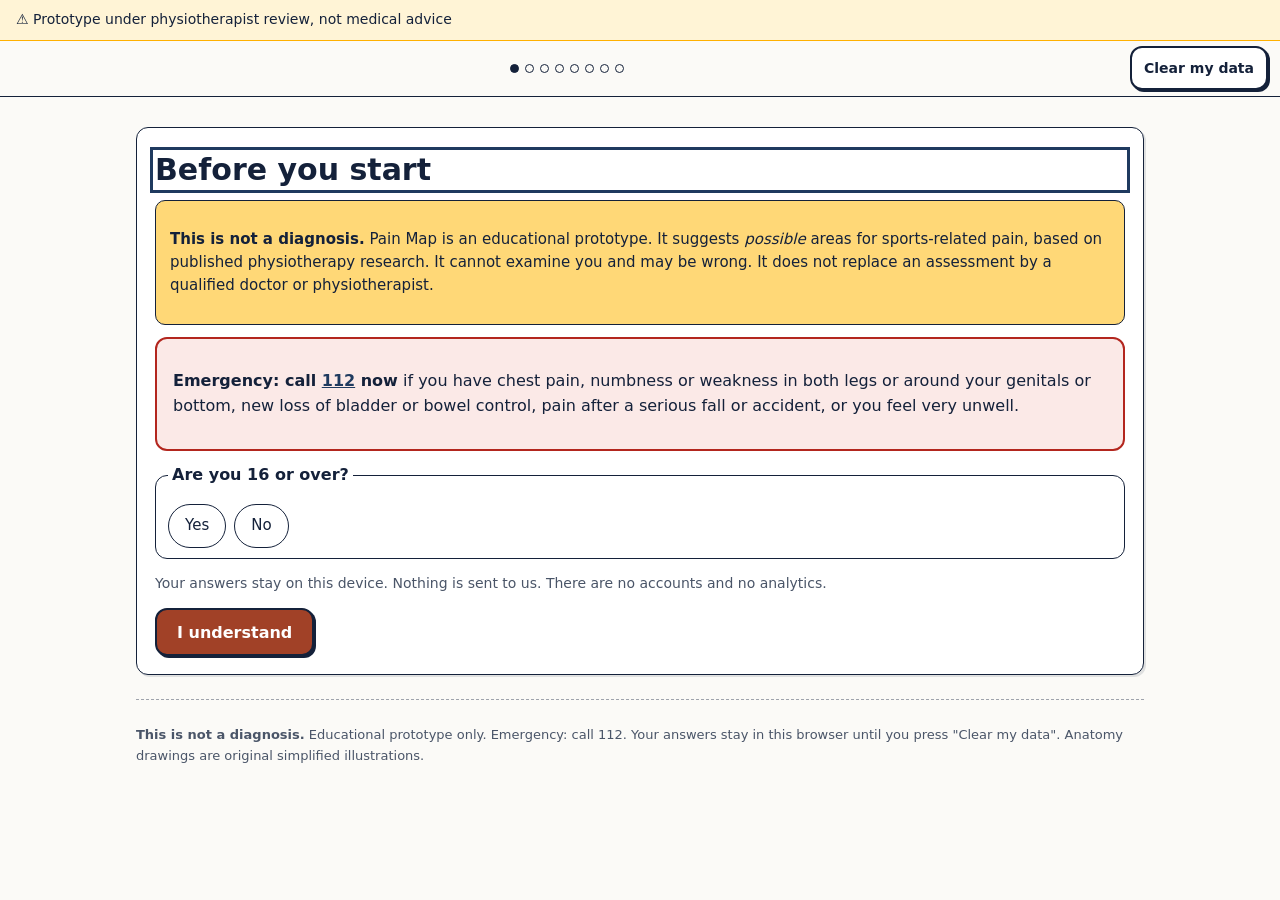
==== pain-map/index.html @ 63299ae5 "Add pain map v1.1 prototype (noindex, physio review)" ====
<!doctype html>
<html lang="en-GB">
<head>
<meta name="robots" content="noindex, nofollow">
<meta charset="utf-8">
<meta name="viewport" content="width=device-width, initial-scale=1">
<meta name="theme-color" content="#fbfaf7">
<link rel="icon" href="data:,">
<title>Pain Map: possible area, not a diagnosis</title>
<style>

@font-face{font-family:"Plus Jakarta Sans";src:url(fonts/PlusJakartaSans-VariableFont_wght.ttf) format("truetype");font-weight:200 800;font-display:swap}
@font-face{font-family:"Virgil";src:url(fonts/Virgil.woff2) format("woff2");font-display:swap}
:root{
  --paper:#fbfaf7;--card:#fff;--ink:#14213a;--navy:#1f3a5f;--text:#14213a;--muted:#4a5568;--line:#14213a;
  --btn:#a14127;--accent:#e8572a;--accent-line:#cf4518;--sel:#ffd877;--sel-line:#ffb000;--hover:#8fb2dc;
  --danger:#b3261e;--danger-wash:#fbe9e7;--warn-wash:#fff6dc;
  --radius:12px;--focus:3px solid #1f3a5f;--font:"Plus Jakarta Sans",system-ui,sans-serif;--hand:"Virgil","Plus Jakarta Sans",sans-serif;
}
*{box-sizing:border-box}
body{margin:0;background:var(--paper);color:var(--text);font:16px/1.55 var(--font)}
button,input,select{font:inherit}
:focus-visible{outline:var(--focus);outline-offset:2px}
a{color:var(--navy)}
.shell{max-width:760px;margin:auto;padding:16px 16px 40px}
header.top{display:flex;justify-content:space-between;align-items:center;gap:8px;flex-wrap:wrap;margin-bottom:12px}
.brand{font:700 20px var(--font);color:var(--ink);display:flex;gap:8px;align-items:center}
.brand svg{width:28px;height:28px}
.pill{font-size:12px;border:1.5px solid var(--ink);border-radius:20px;padding:4px 10px;background:#fff}
.card{background:var(--card);border:1.5px solid var(--ink);border-radius:var(--radius);padding:18px;margin:14px 0;box-shadow:2px 2px 0 rgba(20,33,58,.12)}
h1,h2,h3{color:var(--ink);font-family:var(--font);font-weight:700;line-height:1.2}
h1{font-size:clamp(24px,5vw,30px);margin:.2em 0 .4em}h2{font-size:21px;margin:.2em 0 .5em}h3{font-size:17px;margin:.6em 0 .3em}
.btn{border:2px solid var(--ink);background:var(--btn);color:#fff;border-radius:12px;padding:10px 20px;min-height:48px;font:700 16px var(--font);cursor:pointer;box-shadow:2px 2px 0 var(--ink)}
.btn:active{transform:translate(2px,2px);box-shadow:none}
.btn.secondary{background:#fff;color:var(--ink)}
.btn.small{padding:6px 12px;min-height:44px;font-size:14px}
.btn:disabled{opacity:.45;cursor:not-allowed}
.row{display:flex;gap:10px;flex-wrap:wrap;align-items:center}
.muted{color:var(--muted);font-size:14px}
.disclaimer{border:1.5px solid var(--ink);background:var(--sel);padding:12px 14px;border-radius:10px;font-size:15px}
.emergency{border:2px solid var(--danger);background:var(--danger-wash);padding:12px 14px;border-radius:10px;font-size:15px}
.warnbox{border:1.5px dashed var(--ink);background:var(--warn-wash)}
fieldset{border:1.5px solid var(--ink);border-radius:12px;margin:12px 0;padding:10px 12px}
legend{font-weight:700;color:var(--ink);padding:0 4px}
.opts{display:flex;flex-wrap:wrap;gap:8px;margin-top:6px}
.opt{position:relative}
.opt input{position:absolute;opacity:0;width:1px;height:1px}
.opt span{display:flex;align-items:center;border:1.5px solid var(--ink);background:#fff;border-radius:22px;padding:8px 16px;min-height:44px;cursor:pointer;font-size:15px}
.opt input:checked+span{background:var(--sel);border-color:var(--sel-line);border-width:2.5px;font-weight:700}
.opt input:checked+span::before{content:"✓ "}
.opt input:focus-visible+span{outline:var(--focus);outline-offset:2px}
.flag{display:grid;gap:6px;border-bottom:1px dashed rgba(20,33,58,.35);padding:10px 0}
.flag:last-child{border-bottom:0}
.flag p{margin:0}
.tel{display:inline-block;background:var(--danger);color:#fff;text-decoration:none;font:800 24px var(--font);padding:14px 26px;border-radius:12px;margin:10px 0;box-shadow:2px 2px 0 var(--ink)}
.mapgrid{display:grid;gap:12px}
.bodymap{width:100%;max-width:340px;display:block;margin:auto}
.silhouette{fill:#fff;stroke:var(--ink);stroke-width:1.75;stroke-linejoin:round;filter:url(#rough)}
.zone{fill:transparent;stroke:var(--ink);stroke-width:1;stroke-dasharray:4 3;cursor:pointer}
.zone:hover,.zone:focus-visible{fill:var(--hover);fill-opacity:.4;outline:none}
.zone.sel{fill:var(--sel);fill-opacity:1;stroke:var(--sel-line);stroke-width:2.5;stroke-dasharray:none}
.maplbl{font:15px var(--hand);fill:var(--ink)}
.chips{display:flex;flex-wrap:wrap;gap:8px}
.chip{border:1.5px solid var(--ink);background:#fff;border-radius:22px;padding:8px 14px;min-height:44px;cursor:pointer;font-size:14px;color:var(--ink)}
.chip[aria-pressed=true]{background:var(--sel);border-color:var(--sel-line);border-width:2.5px;font-weight:700}
.toggle{display:inline-flex;border:1.5px solid var(--ink);border-radius:12px;overflow:hidden}
.toggle button{border:0;background:#fff;color:var(--ink);padding:8px 16px;min-height:44px;cursor:pointer;font-weight:700}
.toggle button[aria-pressed=true]{background:var(--ink);color:#fff}
.result-label{display:inline-block;background:#fff;color:var(--ink);border:1.5px solid var(--ink);border-radius:20px;padding:4px 12px;font-size:13px;font-weight:700}
.subtext{font-size:14px;color:var(--muted);margin:.2em 0 .8em}
.strength{display:flex;align-items:center;gap:8px;font-weight:700}
.dots{display:inline-flex;gap:4px}.dots i{width:10px;height:10px;border-radius:50%;border:1.5px solid #1f3a5f;display:inline-block}.dots i.on{background:#1f3a5f}
.art{width:100%;max-width:360px;display:block;margin:8px auto;background:var(--paper);border:1.5px solid var(--ink);border-radius:12px}
.art .bone{fill:none;stroke:var(--ink);stroke-opacity:.55;stroke-width:1;stroke-dasharray:4 3}
.art .belly,.art .tendon{fill:none;stroke:var(--ink);stroke-width:1.75;stroke-linejoin:round;filter:url(#rough)}
.art .pass2{fill:none;stroke:var(--ink);stroke-width:1;stroke-opacity:.6;transform:translate(1px,1px);filter:url(#rough2);pointer-events:none}
.art .deep .belly{stroke-dasharray:6 4}
.art .fibre{fill:none;stroke:var(--ink);stroke-opacity:.25;stroke-width:1;stroke-linecap:round}
.art .lbl{font:15px var(--hand);fill:var(--ink)}
.art .lbl.dim{font-size:15px}
.art.has-hot .strand:not(.hot) .belly,.art.has-hot .strand:not(.hot) .tendon,.art.has-hot .strand:not(.hot) .pass2{stroke-opacity:.12}
.art.has-hot .strand:not(.hot) .fibre{stroke-opacity:.12}
.art .hot .belly,.art .hot .tendon{fill:var(--accent);fill-opacity:.35;stroke:var(--accent-line);stroke-width:2.5;stroke-dasharray:1200;stroke-dashoffset:1200;animation:drawin .6s ease-out forwards}
.art .hot .pass2{stroke:var(--accent-line)}
@keyframes drawin{to{stroke-dashoffset:0}}
@media (prefers-reduced-motion:reduce){.art .hot .belly,.art .hot .tendon{animation:none;stroke-dashoffset:0;stroke-dasharray:none}*{scroll-behavior:auto!important;transition:none!important}}
.reasons li{margin:3px 0}
.plan{border:1.5px solid var(--ink);border-radius:12px;padding:12px 14px;margin:10px 0;background:#fff}
.plan h3{margin-top:0}
.plan .src{font-size:13px;color:var(--muted)}
.plan .not{font-size:14px;background:var(--warn-wash);border:1px dashed var(--ink);border-radius:8px;padding:6px 10px}
.alt{font-size:14px}
input[type=range]{width:100%;accent-color:var(--navy)}
footer{font-size:13px;color:var(--muted);margin-top:24px;border-top:1.5px dashed rgba(20,33,58,.4);padding-top:12px}
.sr-only{position:absolute;width:1px;height:1px;overflow:hidden;clip:rect(0 0 0 0);white-space:nowrap}
.stickybar{position:sticky;bottom:0;background:var(--paper);padding:8px 0;min-height:56px;z-index:2}
[hidden]{display:none!important}
@media (min-width:900px){.shell{max-width:1040px}.mapgrid{grid-template-columns:320px 1fr;align-items:start}.resultgrid{display:grid;grid-template-columns:360px 1fr;gap:20px;align-items:start}}

.topbar{position:sticky;top:0;z-index:5;height:56px;display:flex;align-items:center;gap:8px;background:var(--paper);border-bottom:1.5px solid var(--ink);padding:0 12px}
.topbar .back{min-width:44px;min-height:44px;border:0;background:none;font-size:22px;cursor:pointer;color:var(--ink)}
#dots{display:flex;gap:6px;flex:1;justify-content:center}#dots i{width:9px;height:9px;border-radius:50%;border:1.5px solid var(--ink)}#dots i.on{background:var(--ink)}
.ynrow{display:flex;justify-content:space-between;align-items:center;gap:12px;min-height:64px;border-bottom:1px dashed rgba(20,33,58,.35);padding:8px 0}
.ynrow p{margin:0;flex:1}.ynrow.follow{background:var(--warn-wash);padding:8px 10px;border-radius:10px}
.yn{display:inline-flex;border:1.5px solid var(--ink);border-radius:12px;overflow:hidden;flex:none}
.ynb{border:0;background:#fff;color:var(--ink);min-width:64px;min-height:48px;font-weight:700;cursor:pointer}
.ynb+.ynb{border-left:1.5px solid var(--ink)}.ynb[aria-pressed=true]{background:var(--sel);box-shadow:inset 0 0 0 2.5px var(--sel-line)}
.rcard{border-radius:12px;padding:14px 16px;margin:12px 0}.rcard h3{margin-top:0}
.rcard.red{border:2px solid var(--danger);background:var(--danger-wash)}.rcard.red h3{color:var(--danger)}
.rcard.amber{border:1.5px solid #8a5a00;background:#fff4d6}.rcard.amber h3{color:#8a5a00}
.rcard .src,.src{font-size:13px;color:var(--muted)}
.stickybar{position:sticky;bottom:0;background:var(--paper);padding:12px 0;min-height:72px;z-index:2;display:flex;gap:10px;align-items:center}
.zoomslot{width:100%;max-width:360px;margin:0 auto;border:1.5px solid var(--ink);border-radius:12px;background:var(--paper);overflow:hidden}
.zoomslot svg{display:block;width:100%;height:auto;max-height:50vh}
@media (max-width:480px){#s-zoom .zoomslot{width:100vw;max-width:none;margin-left:calc(50% - 50vw);border-radius:0;border-left:0;border-right:0}#s-zoom .zoomslot svg{max-height:none}}
.zoomslot.mirror .drawwrap{transform:scaleX(-1)}
.zoomslot.mirror .drawwrap text{transform:scaleX(-1);transform-box:fill-box;transform-origin:center}
.mirrorcap{margin:0;padding:4px 8px;font-size:13px;color:var(--muted);text-align:center;border-top:1px dashed rgba(20,33,58,.35)}
.ph .phl{font:20px var(--hand);fill:var(--ink)}.ph .phl.dim{font-size:15px;fill:var(--muted)}.ph .phl.small{font:15px var(--font);fill:var(--ink);pointer-events:none}
.zoomslot .sub:focus-visible .hit{stroke:#1f3a5f;stroke-width:3;stroke-opacity:1}
.has-hot .sub.hot .hit,.has-hot .hot .belly,.has-hot .hot .tendon{fill:#e8572a!important;fill-opacity:.35!important;stroke:#cf4518!important;stroke-width:2.5!important;stroke-opacity:1!important;stroke-dasharray:1400;stroke-dashoffset:1400;animation:drawin .6s ease-out forwards}
.has-hot .sub.hot2 .hit,.has-hot .hot2 .belly,.has-hot .hot2 .tendon{fill:#ffd877!important;fill-opacity:.6!important;stroke:#ffb000!important;stroke-width:2.5!important;stroke-opacity:1!important;stroke-dasharray:none}
.has-hot .strand.hot>*{fill:#e8572a;fill-opacity:.35;stroke:#cf4518;stroke-width:2.5;stroke-opacity:1}
.has-hot .strand.hot2>*{fill:#ffd877;fill-opacity:.6;stroke:#ffb000;stroke-width:2.5;stroke-opacity:1}
.has-hot .sub:not(.hot):not(.hot2) .hit{stroke-opacity:.12}
@media (prefers-reduced-motion:reduce){.has-hot .hot .hit,.has-hot .hot .belly,.has-hot .hot .tendon{animation:none;stroke-dasharray:none;stroke-dashoffset:0}}
textarea{width:100%;min-height:120px;font:16px var(--font);border:1.5px solid var(--ink);border-radius:12px;padding:10px}
.qtext{font-size:20px;font-weight:700;color:var(--ink)}
.bigyn{display:grid;gap:10px}.btn.big{width:100%;min-height:56px;font-size:18px}
.linkbtn{background:none;border:0;color:var(--navy);text-decoration:underline;min-height:44px;cursor:pointer;margin-top:6px}
#toast{position:fixed;left:50%;bottom:90px;transform:translateX(-50%);background:var(--ink);color:#fff;padding:10px 18px;border-radius:20px;z-index:9}
.either{font-weight:700;color:#8a5a00;margin:.4em 0 0}
.rescard.first{border-left:8px solid #e8572a}.rescard.second{border-left:8px solid #ffd877}
.strandname{margin:-.3em 0 .4em;color:var(--muted);text-transform:none}
.note{border:1.5px dashed var(--ink);border-radius:10px;padding:8px 12px;background:#fff;margin:12px 0}.note .hand{font:15px var(--hand)}.note p{margin:.2em 0 0}
.btn.steps{width:100%;min-height:48px;margin:10px 0}
.twoweek{margin-top:14px}
.neutral{border-color:var(--muted)}
.pend{font-size:11px;background:#fff4d6;border:1px solid #8a5a00;border-radius:8px;padding:1px 6px}
.cap{text-align:center}
@media (min-width:900px){.resgrid{display:grid;grid-template-columns:360px 1fr;gap:20px;align-items:start}}
.g20card{border:1.5px solid #14213a;box-shadow:none}.g20card .g20chip{background:#fff;color:#14213a;border:1.5px solid #14213a}.startlink{color:#14213a}
.resgrid.plain{grid-template-columns:1fr}
[data-muscle-id="knee.prepatellar_bursa"].hot,[data-muscle-id="knee.prepatellar_bursa"].hot *{fill:#e8572a;fill-opacity:.35;stroke:#cf4518;stroke-width:2px;stroke-dasharray:none;stroke-opacity:1}
</style>
<style>.proto-banner{position:static;display:block;width:100%;box-sizing:border-box;padding:10px 16px;background:#fff4d6;border-bottom:1px solid #ffb000;color:#14213a;font-family:"Plus Jakarta Sans",system-ui,sans-serif;font-size:14px;line-height:1.4;margin:0}</style>
</head>
<body>
<div class="proto-banner" role="note"><span aria-hidden="true">⚠ </span>Prototype under physiotherapist review, not medical advice</div>
<svg width="0" height="0" style="position:absolute" aria-hidden="true"><filter id="rough"><feTurbulence type="fractalNoise" baseFrequency="0.04" numOctaves="2" seed="3"/><feDisplacementMap in="SourceGraphic" scale="2.2"/></filter><filter id="rough2"><feTurbulence type="fractalNoise" baseFrequency="0.05" numOctaves="2" seed="9"/><feDisplacementMap in="SourceGraphic" scale="2.6"/></filter></svg>
<div class="topbar"><button class="back" id="backBtn" type="button" aria-label="Back" hidden>←</button><div id="dots" aria-hidden="true"><i></i><i></i><i></i><i></i><i></i><i></i><i></i><i></i></div><button class="btn secondary small" id="clearBtn" type="button">Clear my data</button></div>
<div class="shell">
<div id="live" class="sr-only" aria-live="polite"></div>
<div id="toast" hidden role="status"></div>
<main id="main">
<section id="s-gate" class="card" aria-labelledby="gateH">
  <h1 id="gateH">Before you start</h1>
  <div class="disclaimer"><p><strong>This is not a diagnosis.</strong> Pain Map is an educational prototype. It suggests <em>possible</em> areas for sports-related pain, based on published physiotherapy research. It cannot examine you and may be wrong. It does not replace an assessment by a qualified doctor or physiotherapist.</p></div>
  <div class="rcard red"><p><strong>Emergency: call <a href="tel:112">112</a> now</strong> if you have chest pain, numbness or weakness in both legs or around your genitals or bottom, new loss of bladder or bowel control, pain after a serious fall or accident, or you feel very unwell.</p></div>
  <fieldset><legend>Are you 16 or over?</legend><div class="opts"><label class="opt"><input type="radio" name="age16" value="yes"><span>Yes</span></label><label class="opt"><input type="radio" name="age16" value="no"><span>No</span></label></div></fieldset>
  <p class="muted">Your answers stay on this device. Nothing is sent to us. There are no accounts and no analytics.</p>
  <p id="gateMsg" class="muted" role="status"></p>
  <button class="btn" id="agreeBtn" type="button">I understand</button>
</section>
<section id="s-core" class="card" hidden aria-labelledby="coreH">
  <h2 id="coreH">First, a safety check</h2><p class="muted">Answer every row. Right now, do you have…</p>
  <div id="coreList"></div>
  <div class="stickybar"><button class="btn" id="coreGo" type="button" disabled>Continue</button></div>
</section>
<section id="s-stop" class="card" hidden aria-labelledby="stopH">
  <h2 id="stopH">Please get medical help</h2><div id="stopBody"></div>
  <p>We have stopped here on purpose. This tool won't suggest a possible area when a warning sign is present.</p>
  <button class="btn secondary" type="button" data-restart>Start again</button>
</section>
<section id="s-amber" class="card" hidden aria-labelledby="amberH">
  <h2 id="amberH">Before you carry on</h2><div id="amberBody"></div>
  <div class="stickybar"><button class="btn" id="amberGo" type="button">Carry on to the map</button></div>
</section>
<section id="s-map" class="card" hidden aria-labelledby="mapH">
  <h2 id="mapH">Where is it hurting?</h2>
  <div class="mapgrid"><div>
    <div class="row" style="justify-content:center;margin-bottom:8px"><div class="toggle" role="group" aria-label="Body view"><button type="button" data-view="front" aria-pressed="true">Front</button><button type="button" data-view="back" aria-pressed="false">Back</button></div></div>
    <svg id="bodymap" class="bodymap" viewBox="0 0 200 440" role="group" aria-label="Body map. Choose an area."></svg>
  </div><div>
    <h3>Or choose from the list</h3><div class="chips" id="regionChips"></div>
    <div id="mapMsg" role="status"></div>
    <fieldset><legend>Which side?</legend><div class="chips" id="sideOpts"></div></fieldset>
    <details><summary>Your age (optional)</summary><div class="chips" id="ageOpts" style="margin-top:8px"></div></details>
  </div></div>
  <div class="stickybar"><button class="btn" id="mapGo" type="button" disabled>Next</button></div>
</section>
<section id="s-zoom" class="card" hidden aria-labelledby="zoomH">
  <h2 id="zoomH">Show us exactly where</h2>
  <div id="zoomSlot" class="zoomslot"></div>
  <div id="subChips" style="margin-top:12px"></div>
  <div id="zoomExtra"><div class="ynrow"><p>Is there one specific tender spot?</p><span id="tender"></span></div>
   <fieldset><legend>Is it stiff?</legend><div class="chips" id="stiff"></div></fieldset></div>
  <div class="stickybar"><button class="btn" id="zoomGo" type="button" disabled>Next</button></div>
</section>
<section id="s-text" class="card" hidden aria-labelledby="textH">
  <h2 id="textH">In your own words (optional)</h2>
  <label for="ownWords" class="muted">For example: "started after football, worse on stairs". Please don't include names or contact details.</label>
  <textarea id="ownWords" maxlength="280"></textarea><p class="muted"><span id="wc">0 / 280</span> · Stays on this device. Not used for scoring.</p>
  <div id="textWarn" hidden role="alert"></div>
  <div class="stickybar"><button class="btn" id="textGo" type="button">Next</button><button class="linkbtn" id="textSkip" type="button">Skip</button></div>
</section>
<section id="s-rcheck" class="card" hidden aria-labelledby="rH">
  <h2 id="rH">A quick check</h2><div id="rList"></div>
  <div class="stickybar"><button class="btn" id="rGo" type="button" disabled>Continue</button></div>
</section>
<section id="s-q" class="card" hidden aria-labelledby="qH">
  <h2 id="qH" class="sr-only">Questions</h2><p class="muted" id="qProg"></p><div id="qCard"></div>
</section>
<section id="s-res" hidden aria-labelledby="resH">
  <div id="resBody"></div>
  <div class="card row"><button class="btn" type="button" id="saveBtn">Save to my journal on this device</button><button class="btn secondary" type="button" data-restart>Start again</button><a href="pain-journal.html">Open journal</a></div>
</section>
</main>
<footer><p><strong>This is not a diagnosis.</strong> Educational prototype only. Emergency: call 112. Your answers stay in this browser until you press "Clear my data". Anatomy drawings are original simplified illustrations.</p></footer>
</div>
<script>
'use strict';
const REFS={"1": ["Margolis RB et al. A rating system for use with patient pain drawings. Pain 1986.", "https://pubmed.ncbi.nlm.nih.gov/2937007/", "P"], "2": ["NICE NG226. Osteoarthritis in over 16s: diagnosis and management.", "https://www.nice.org.uk/guidance/ng226", "G"], "3": ["Physiopedia. Osgood-Schlatter disease.", "https://www.physio-pedia.com/Osgood-Schlatter_Disease", "S"], "4": ["Bailey CW, Cannon ML. Sever disease (calcaneal apophysitis). J Am Osteopath Assoc 2014.", "https://doi.org/10.7556/jaoa.2014.081", "P"], "5": ["NHS. Hip pain in children (irritable hip).", "https://www.nhs.uk/symptoms/hip-pain-children-irritable-hip/", "N"], "6": ["Peck DM, Voss LM, Voss TT. Slipped capital femoral epiphysis: diagnosis and management. Am Fam Physician 2017.", "https://pubmed.ncbi.nlm.nih.gov/28671425/", "P"], "7": ["NHS. Heart attack.", "https://www.nhs.uk/conditions/heart-attack/", "N"], "8": ["NHS. Deep vein thrombosis (DVT).", "https://www.nhs.uk/conditions/deep-vein-thrombosis-dvt/", "N"], "9": ["NHS. Pulmonary embolism.", "https://www.nhs.uk/conditions/pulmonary-embolism/", "N"], "10": ["NHS. Back pain.", "https://www.nhs.uk/conditions/back-pain/", "N"], "11": ["NHS. Sciatica.", "https://www.nhs.uk/conditions/sciatica/", "N"], "12": ["Finucane LM et al. International framework for red flags for potential serious spinal path", "https://doi.org/10.2519/jospt.2020.9971", "P"], "13": ["NHS. Septic arthritis.", "https://www.nhs.uk/conditions/septic-arthritis/", "N"], "14": ["NHS. Sprains and strains.", "https://www.nhs.uk/conditions/sprains-and-strains/", "N"], "15": ["NHS. Broken ankle.", "https://www.nhs.uk/conditions/broken-ankle/", "N"], "16": ["Blanpied PR et al. Neck pain: revision 2017. Clinical practice guidelines. JOSPT 2017.", "https://doi.org/10.2519/jospt.2017.0302", "P"], "17": ["NHS. Neck pain.", "https://www.nhs.uk/symptoms/neck-pain-and-stiff-neck/", "N"], "18": ["Wainner RS et al. Reliability and diagnostic accuracy of the clinical examination and pati", "https://doi.org/10.1097/00007632-200301010-00014", "P"], "19": ["Thoomes EJ et al. Value of physical tests in diagnosing cervical radiculopathy: a systematic review. Spine J 2018.", "https://doi.org/10.1016/j.spinee.2017.08.241", "P"], "20": ["NHS. Whiplash.", "https://www.nhs.uk/conditions/whiplash/", "N"], "21": ["Davies BM et al. Degenerative cervical myelopathy. BMJ 2018.", "https://doi.org/10.1136/bmj.k186", "P"], "22": ["Stiell IG et al. The Canadian C-spine rule for radiography in alert and stable trauma pati", "https://doi.org/10.1001/jama.286.15.1841", "P"], "23": ["Rushton A et al. International framework for examination of the cervical region for potent", "https://doi.org/10.2519/jospt.2022.11147", "P"], "24": ["NHS. Stroke.", "https://www.nhs.uk/conditions/stroke/", "N"], "25": ["NHS. Meningitis.", "https://www.nhs.uk/conditions/meningitis/", "N"], "26": ["Lewis J. Rotator cuff related shoulder pain: assessment, management and uncertainties. Man", "https://doi.org/10.1016/j.math.2016.03.009", "P"], "27": ["Hegedus EJ et al. Which physical examination tests provide clinicians with the most value ", "https://doi.org/10.1136/bjsports-2012-091066", "P"], "28": ["NHS. Shoulder impingement syndrome.", "https://www.nhs.uk/conditions/shoulder-impingement-syndrome/", "N"], "29": ["Kelley MJ et al. Shoulder pain and mobility deficits: adhesive capsulitis. Clinical practi", "https://doi.org/10.2519/jospt.2013.0302", "P"], "30": ["Lewis J. Frozen shoulder contracture syndrome: aetiology, diagnosis and management. Man Th", "https://doi.org/10.1016/j.math.2014.07.006", "P"], "31": ["Karbowiak M et al. Frozen shoulder. BMJ 2022.", "https://doi.org/10.1136/bmj-2021-068547", "P"], "32": ["NHS. Frozen shoulder.", "https://www.nhs.uk/conditions/frozen-shoulder/", "N"], "33": ["Mitchell C et al. Shoulder pain: diagnosis and management in primary care. BMJ 2005.", "https://doi.org/10.1136/bmj.331.7525.1124", "P"], "34": ["NHS. Dislocated shoulder.", "https://www.nhs.uk/conditions/dislocated-shoulder/", "N"], "35": ["NHS. Broken collarbone.", "https://www.nhs.uk/conditions/broken-collarbone/", "N"], "36": ["NHS. Polymyalgia rheumatica.", "https://www.nhs.uk/conditions/polymyalgia-rheumatica/", "N"], "37": ["NHS. Shoulder pain.", "https://www.nhs.uk/symptoms/shoulder-pain/", "N"], "38": ["Lucado AM et al. Lateral elbow pain and muscle function impairments. Clinical practice gui", "https://doi.org/10.2519/jospt.2022.0302", "P"], "39": ["NHS. Tennis elbow.", "https://www.nhs.uk/conditions/tennis-elbow/", "N"], "40": ["Ciccotti MC et al. Diagnosis and treatment of medial epicondylitis of the elbow. Clin Spor", "https://doi.org/10.1016/j.csm.2004.04.011", "P"], "41": ["Physiopedia. Cubital tunnel syndrome.", "https://www.physio-pedia.com/Cubital_Tunnel_Syndrome", "S"], "42": ["NHS. Bursitis.", "https://www.nhs.uk/conditions/bursitis/", "N"], "43": ["Annison et al. BET 1: Is the hook test sensitive enough to be used to exclude distal bicep", "https://doi.org/10.1136/emermed-2020-211011.2", "P"], "44": ["Appelboam A et al. Elbow extension test to rule out elbow fracture: multicentre, prospecti", "https://doi.org/10.1136/bmj.a2428", "P"], "45": ["NHS. Elbow and arm pain.", "https://www.nhs.uk/symptoms/elbow-and-arm-pain/", "N"], "46": ["NHS. Carpal tunnel syndrome.", "https://www.nhs.uk/conditions/carpal-tunnel-syndrome/", "N"], "47": ["Erickson M et al. Hand pain and sensory deficits: carpal tunnel syndrome. Clinical practic", "https://doi.org/10.2519/jospt.2019.0301", "P"], "48": ["Larsen CG et al. Management of de Quervain tenosynovitis: a critical analysis review. JBJS", "https://doi.org/10.2106/jbjs.rvw.21.00069", "P"], "49": ["Physiopedia. Scaphoid fracture.", "https://www.physio-pedia.com/Scaphoid_Fracture", "S"], "50": ["NICE NG38. Fractures (non-complex): assessment and management.", "https://www.nice.org.uk/guidance/ng38", "G"], "51": ["NHS. Broken arm or wrist.", "https://www.nhs.uk/conditions/broken-arm-or-wrist/", "N"], "52": ["NHS. Osteoarthritis.", "https://www.nhs.uk/conditions/osteoarthritis/", "N"], "53": ["NHS. Rheumatoid arthritis.", "https://www.nhs.uk/conditions/rheumatoid-arthritis/", "N"], "54": ["NICE NG100. Rheumatoid arthritis in adults: management.", "https://www.nice.org.uk/guidance/ng100", "G"], "55": ["NHS. Trigger finger.", "https://www.nhs.uk/conditions/trigger-finger/", "N"], "56": ["NHS. Ganglion cyst.", "https://www.nhs.uk/conditions/ganglion-cyst/", "N"], "57": ["NHS. Gout.", "https://www.nhs.uk/conditions/gout/", "N"], "58": ["NICE NG219. Gout: diagnosis and management.", "https://www.nice.org.uk/guidance/ng219", "G"], "59": ["Briggs AM et al. Thoracic spine pain in the general population: prevalence, incidence and ", "https://doi.org/10.1186/1471-2474-10-77", "P"], "60": ["Physiopedia. Costochondritis.", "https://www.physio-pedia.com/Costochondritis", "S"], "61": ["Proulx AM, Zryd TW. Costochondritis: diagnosis and treatment. Am Fam Physician 2009.", "https://pubmed.ncbi.nlm.nih.gov/19817327/", "P"], "62": ["NHS. Shingles.", "https://www.nhs.uk/conditions/shingles/", "N"], "63": ["Williams CM et al. Red flags to screen for vertebral fracture in patients presenting with ", "https://doi.org/10.1002/14651858.cd008643.pub2", "P"], "64": ["NHS. Osteoporosis.", "https://www.nhs.uk/conditions/osteoporosis/", "N"], "65": ["NHS. Kidney infection.", "https://www.nhs.uk/conditions/kidney-infection/", "N"], "66": ["NHS. Abdominal aortic aneurysm.", "https://www.nhs.uk/conditions/abdominal-aortic-aneurysm/", "N"], "67": ["Henschke N et al. Red flags to screen for malignancy in patients with low-back pain. Cochr", "https://doi.org/10.1002/14651858.cd008686.pub2", "P"], "68": ["NICE NG234. Spinal metastases and metastatic spinal cord compression.", "https://www.nice.org.uk/guidance/ng234", "G"], "69": ["NICE NG59. Low back pain and sciatica in over 16s: assessment and management.", "https://www.nice.org.uk/guidance/ng59", "G"], "70": ["George SZ et al. Interventions for the management of acute and chronic low back pain: revi", "https://doi.org/10.2519/jospt.2021.0304", "P"], "71": ["Delitto A et al. Low back pain. Clinical practice guidelines. JOSPT 2012.", "https://doi.org/10.2519/jospt.2012.42.4.A1", "P"], "72": ["Laslett M et al. Diagnosis of sacroiliac joint pain: validity of individual provocation te", "https://doi.org/10.1016/j.math.2005.01.003", "P"], "73": ["Katz JN et al. Diagnosis and management of lumbar spinal stenosis: a review. JAMA 2022.", "https://doi.org/10.1001/jama.2022.5921", "P"], "74": ["NICE NG65. Spondyloarthritis in over 16s: diagnosis and management.", "https://www.nice.org.uk/guidance/ng65", "G"], "75": ["Sieper J et al. New criteria for inflammatory back pain in patients with chronic back pain", "https://doi.org/10.1136/ard.2008.101501", "P"], "76": ["NHS. Ankylosing spondylitis.", "https://www.nhs.uk/conditions/ankylosing-spondylitis/", "N"], "77": ["Cibulka MT et al. Hip pain and mobility deficits: hip osteoarthritis, revision 2017. JOSPT", "https://doi.org/10.2519/jospt.2017.0301", "P"], "78": ["NHS. Hip pain in adults.", "https://www.nhs.uk/symptoms/hip-pain/", "N"], "79": ["Griffin DR et al. The Warwick Agreement on femoroacetabular impingement syndrome (FAI synd", "https://doi.org/10.1136/bjsports-2016-096743", "P"], "80": ["Enseki K et al. Nonarthritic hip joint pain. Clinical practice guidelines. JOSPT 2014.", "https://doi.org/10.2519/jospt.2014.0302", "P"], "81": ["Grimaldi A et al. Gluteal tendinopathy: a review of mechanisms, assessment and management.", "https://doi.org/10.1007/s40279-015-0336-5", "P"], "82": ["Weir A et al. Doha agreement meeting on terminology and definitions in groin pain in athle", "https://doi.org/10.1136/bjsports-2015-094869", "P"], "83": ["Thorborg K et al. Current clinical concepts: exercise and load management of adductor stra", "https://doi.org/10.4085/1062-6050-0496.21", "P"], "84": ["NHS. Hernia.", "https://www.nhs.uk/conditions/hernia/", "N"], "85": ["NHS. Broken hip.", "https://www.nhs.uk/conditions/broken-hip/", "N"], "86": ["NICE CG124. Hip fracture: management.", "https://www.nice.org.uk/guidance/cg124", "G"], "87": ["NHS. Testicle pain.", "https://www.nhs.uk/symptoms/testicle-pain/", "N"], "88": ["Kary JM. Diagnosis and management of quadriceps strains and contusions. Curr Rev Musculosk", "https://doi.org/10.1007/s12178-010-9064-5", "P"], "89": ["Pietsch S, Pizzari T. Risk factors for quadriceps muscle strain injuries in sport: a syste", "https://doi.org/10.2519/jospt.2022.10870", "P"], "90": ["Physiopedia. Quadriceps muscle strain.", "https://www.physio-pedia.com/Quadriceps_Muscle_Strain", "S"], "91": ["Mueller-Wohlfahrt HW et al. Terminology and classification of muscle injuries in sport: th", "https://doi.org/10.1136/bjsports-2012-091448", "P"], "92": ["Beiner JM, Jokl P. Muscle contusion injury and myositis ossificans traumatica. Clin Orthop", "https://doi.org/10.1097/00003086-200210001-00013", "P"], "93": ["Physiopedia. Meralgia paraesthetica.", "https://www.physio-pedia.com/Meralgia_Paraesthetica", "S"], "94": ["Khalil N et al. Treatment for meralgia paraesthetica. Cochrane 2008.", "https://doi.org/10.1002/14651858.CD004159.pub2", "P"], "95": ["Fredericson M, Wolf C. Iliotibial band syndrome in runners: innovations in treatment. Spor", "https://doi.org/10.2165/00007256-200535050-00006", "P"], "96": ["Hoenig T et al. Bone stress injuries. Nat Rev Dis Primers 2022.", "https://doi.org/10.1038/s41572-022-00352-y", "P"], "97": ["NHS. Compartment syndrome.", "https://www.nhs.uk/conditions/compartment-syndrome/", "N"], "98": ["NICE NG158. Venous thromboembolic diseases: diagnosis, management and thrombophilia testin", "https://www.nice.org.uk/guidance/ng158", "G"], "99": ["NHS. Hamstring injury.", "https://www.nhs.uk/conditions/hamstring-injury/", "N"], "100": ["Askling CM et al. High-speed running type or stretching-type of hamstring injuries makes a", "https://doi.org/10.1136/bjsports-2011-090534", "P"], "101": ["Pollock N et al. British athletics muscle injury classification: a new grading system. BJS", "https://doi.org/10.1136/bjsports-2013-093302", "P"], "102": ["Goom TSH et al. Proximal hamstring tendinopathy: clinical aspects of assessment and manage", "https://doi.org/10.2519/jospt.2016.5986", "P"], "103": ["Scott A et al. ICON 2019: International Scientific Tendinopathy Symposium Consensus: clini", "https://doi.org/10.1136/bjsports-2019-100885", "P"], "104": ["NHS. Baker's cyst.", "https://www.nhs.uk/conditions/bakers-cyst/", "N"], "105": ["Crossley KM et al. 2016 Patellofemoral pain consensus statement. BJSM 2016.", "https://doi.org/10.1136/bjsports-2016-096268", "P"], "106": ["Willy RW et al. Patellofemoral pain. Clinical practice guidelines. JOSPT 2019.", "https://doi.org/10.2519/jospt.2019.0302", "P"], "107": ["Malliaras P et al. Patellar tendinopathy: clinical diagnosis, load management, and advice ", "https://doi.org/10.2519/jospt.2015.5987", "P"], "108": ["Logerstedt DS et al. Knee pain and mobility impairments: meniscal and articular cartilage ", "https://doi.org/10.2519/jospt.2018.0301", "P"], "109": ["Logerstedt DS et al. Knee stability and movement coordination impairments: knee ligament s", "https://doi.org/10.2519/jospt.2017.0303", "P"], "110": ["NHS. Knee pain.", "https://www.nhs.uk/symptoms/knee-pain/", "N"], "111": ["Stiell IG et al. Prospective validation of a decision rule for the use of radiography in a", "https://pubmed.ncbi.nlm.nih.gov/8594242/", "P"], "112": ["Moen MH et al. Medial tibial stress syndrome: a critical review. Sports Med 2009.", "https://doi.org/10.2165/00007256-200939070-00002", "P"], "113": ["Winters M et al. Medial tibial stress syndrome can be diagnosed reliably using history and physical examination. BJSM 2018.", "https://doi.org/10.1136/bjsports-2016-097037", "P"], "114": ["NHS. Shin splints.", "https://www.nhs.uk/conditions/shin-splints/", "N"], "115": ["Blackman PG. A review of chronic exertional compartment syndrome in the lower leg. Med Sci", "https://doi.org/10.1097/00005768-200003001-00002", "P"], "116": ["Green B, Pizzari T. Calf muscle strain injuries in sport: a systematic review of risk fact", "https://doi.org/10.1136/bjsports-2016-097177", "P"], "117": ["NHS. Peripheral arterial disease (PAD).", "https://www.nhs.uk/conditions/peripheral-arterial-disease-pad/", "N"], "118": ["NHS. Cellulitis.", "https://www.nhs.uk/conditions/cellulitis/", "N"], "119": ["Martin RL et al. Ankle stability and movement coordination impairments: lateral ankle liga", "https://doi.org/10.2519/jospt.2021.0302", "P"], "120": ["Vuurberg G et al. Diagnosis, treatment and prevention of ankle sprains: update of an evide", "https://doi.org/10.1136/bjsports-2017-098106", "P"], "121": ["Stiell IG et al. A study to develop clinical decision rules for the use of radiography in ", "https://pubmed.ncbi.nlm.nih.gov/1554175/", "P"], "122": ["Bachmann LM et al. Accuracy of Ottawa ankle rules to exclude fractures of the ankle and mi", "https://doi.org/10.1136/bmj.326.7386.417", "P"], "123": ["Martin RL et al. Achilles pain, stiffness, and muscle power deficits: midportion Achilles ", "https://pubmed.ncbi.nlm.nih.gov/29712543/", "P"], "124": ["Carcia CR et al. Achilles pain, stiffness, and muscle power deficits: Achilles tendinitis.", "https://doi.org/10.2519/jospt.2010.0305", "P"], "125": ["Maffulli N. The clinical diagnosis of subcutaneous tear of the Achilles tendon. Am J Sport", "https://doi.org/10.1177/03635465980260021801", "P"], "126": ["Kou J. AAOS clinical practice guideline: acute Achilles tendon rupture. J Am Acad Orthop S", "https://doi.org/10.5435/00124635-201008000-00008", "P"], "127": ["NHS. Heel pain.", "https://www.nhs.uk/symptoms/foot-pain/heel-pain/", "N"], "128": ["Selmani E et al. Current concepts review: peroneal tendon disorders. Foot Ankle Int 2006.", "https://doi.org/10.1177/107110070602700314", "P"], "129": ["Antoniadis G, Scheglmann K. Posterior tarsal tunnel syndrome: diagnosis and treatment. Dts", "https://doi.org/10.3238/arztebl.2008.0776", "P"], "130": ["Koc TA et al. Heel pain – plantar fasciitis: revision 2023. Clinical practice guidelines. ", "https://doi.org/10.2519/jospt.2023.0303", "P"], "131": ["NHS. Plantar fasciitis.", "https://www.nhs.uk/conditions/plantar-fasciitis/", "N"], "132": ["NHS. Morton's neuroma.", "https://www.nhs.uk/conditions/mortons-neuroma/", "N"], "133": ["NHS. Bunions.", "https://www.nhs.uk/conditions/bunions/", "N"], "134": ["Heybeli N. Hallux rigidus: diagnosis and management. J Foot Ankle Surg (Asia Pacific) 2020", "https://doi.org/10.5005/jp-journals-10040-1125", "P"], "135": ["NHS. Broken toe.", "https://www.nhs.uk/conditions/broken-toe/", "N"], "136": ["NICE NG19. Diabetic foot problems: prevention and management.", "https://www.nice.org.uk/guidance/ng19", "G"], "137": ["Davda K et al. Peroneal tendon disorders. EFORT Open Rev 2017.", "https://doi.org/10.1302/2058-5241.2.160047", "P"], "138": ["Ho B, Baumhauer J. Hallux rigidus. EFORT Open Rev 2017.", "https://doi.org/10.1302/2058-5241.2.160031", "P"], "139": ["Aaron DL et al. Four common types of bursitis: diagnosis and management. J Am Acad Orthop Surg 2011.", "https://doi.org/10.5435/00124635-201106000-00006", "P"], "140": ["Baumbach SF et al. Prepatellar and olecranon bursitis: literature review and development of a treatment algorithm. Arch Orthop Trauma Surg 2014.", "https://doi.org/10.1007/s00402-013-1882-7", "P"], "141": ["Sachar K. Ulnar-sided wrist pain: evaluation and treatment of TFCC tears, ulnocarpal impaction syndrome, and lunotriquetral ligament tears. J Hand Surg Am 2008.", "https://doi.org/10.1016/j.jhsa.2008.08.026", "P"], "142": ["Tay SC et al. The \"ulnar fovea sign\" for defining ulnar wrist pain: an analysis of sensitivity and specificity. J Hand Surg Am 2007.", "https://doi.org/10.1016/j.jhsa.2007.01.022", "P"]};
const SRC={
 nhsHeart:['NHS – Heart attack','https://www.nhs.uk/conditions/heart-attack/'],
 nhsBack:['NHS – Back pain','https://www.nhs.uk/conditions/back-pain/'],
 finucane:['Finucane et al. 2020, JOSPT','https://doi.org/10.2519/jospt.2020.9971'],
 nhsSprain:['NHS – Sprains and strains','https://www.nhs.uk/conditions/sprains-and-strains/'],
 nhsCompart:['NHS – Compartment syndrome','https://www.nhs.uk/conditions/compartment-syndrome/'],
 nhsDvt:['NHS – DVT','https://www.nhs.uk/conditions/deep-vein-thrombosis-dvt/'],
 ottawa:['The Ottawa Rules','https://www.theottawarules.ca/'],
 stiell92:['Stiell et al. 1992 (Ottawa ankle rules)','https://pubmed.ncbi.nlm.nih.gov/1554175/'],
 stiell96:['Stiell et al. 1996, JAMA (Ottawa knee rule)','https://pubmed.ncbi.nlm.nih.gov/8594242/'],
 bamic:['Pollock et al. 2014, BJSM (BAMIC)','https://doi.org/10.1136/bjsports-2013-093302'],
 munich:['Mueller-Wohlfahrt et al. 2013, BJSM (Munich consensus)','https://doi.org/10.1136/bjsports-2012-091448'],
 nhsHam:['NHS – Hamstring injury','https://www.nhs.uk/conditions/hamstring-injury/'],
 martin21:['Martin et al. 2021, JOSPT (ankle sprain)','https://doi.org/10.2519/jospt.2021.0302'],
 vuurberg:['Vuurberg et al. 2018, BJSM','https://doi.org/10.1136/bjsports-2017-098106'],
 crossley:['Crossley et al. 2016, BJSM','https://doi.org/10.1136/bjsports-2016-096268'],
 willy:['Willy et al. 2019, JOSPT','https://doi.org/10.2519/jospt.2019.0302'],
 nhsKnee:['NHS – Knee pain','https://www.nhs.uk/symptoms/knee-pain/'],
 hegedus:['Hegedus et al. 2012, BJSM','https://doi.org/10.1136/bjsports-2012-091066'],
 nhsShoulder:['NHS – Shoulder pain','https://www.nhs.uk/symptoms/shoulder-pain/'],
 nice59:['NICE NG59','https://www.nice.org.uk/guidance/ng59'],
 george:['George et al. 2021, JOSPT','https://doi.org/10.2519/jospt.2021.0304'],
 nhsSciatica:['NHS – Sciatica','https://www.nhs.uk/conditions/sciatica/'],
 martin18:['Martin et al. 2018, JOSPT (Achilles)','https://pubmed.ncbi.nlm.nih.gov/29712543/'],
 icon:['Scott et al. 2020, BJSM (ICON 2019)','https://doi.org/10.1136/bjsports-2019-100885'],
 peace:['Dubois & Esculier 2020, BJSM (PEACE & LOVE)','https://doi.org/10.1136/bjsports-2019-101253'],
 bleakley04:['Bleakley et al. 2004, AJSM','https://pubmed.ncbi.nlm.nih.gov/14754753/'],
 nhsFrost:['NHS – Frostbite','https://www.nhs.uk/conditions/frostbite/'],
 french:['French et al. 2006, Cochrane','https://doi.org/10.1002/14651858.CD004750.pub2'],
 furlan:['Furlan et al. 2015, Cochrane','https://doi.org/10.1002/14651858.CD001929.pub3']
};
const PLANS={
 protect:{t:'Protect and relative rest',use:'For the first 1–3 days after a sprain or strain, cut down on what provokes the pain and use a support or supportive shoes.',not:'Not complete bed rest for back pain. Stay gently active.',src:['nhsSprain','peace','nhsBack']},
 elevate:{t:'Elevation',use:'If the ankle, knee or lower leg is swollen, rest it raised on a pillow above heart level in the first days.',not:'Not if you suspect a clot or compartment syndrome: those are warning signs; seek care.',src:['nhsSprain','peace']},
 compress:{t:'Compression',use:'For swelling after a sprain, an elastic bandage can support it during the day.',not:'If it causes numbness, tingling, colour change or worse pain, loosen it at once. Remove it at night.',src:['nhsSprain']},
 cold:{t:'Cold pack (optional)',use:'For comfort on a fresh injury: wrapped in a tea towel, up to 20 minutes every 2–3 hours. Sources disagree on ice, so this is optional.',not:'Never directly on skin. Avoid over numb areas or if circulation is poor. Evidence for ice is mixed.',src:['nhsSprain','bleakley04','nhsFrost']},
 heat:{t:'Heat pack',use:'For back stiffness or muscle spasm, wrapped in a tea towel.',not:'Not in the first 2–3 days after a sprain or strain with swelling; not on numb skin.',src:['nhsBack','french','nhsSprain']},
 massage:{t:'Gentle massage',use:'Later on, for comfort with muscle tension or back pain (the evidence is low quality).',not:'Avoid for the first couple of days after a sprain or strain, or over swelling, bruising or a suspected clot.',src:['nhsSprain','furlan']},
 move:{t:'Gentle movement and gradual loading',use:'Once pain no longer stops you moving, keep it moving to avoid stiffness and let pain guide a gradual return.',not:'Not through sharp or worsening pain. Avoid running or strenuous sport for up to 8 weeks after a sprain or strain unless a physiotherapist advises otherwise.',src:['nhsSprain','peace','george']}
};
/* ===== CONFIG: everything clinical lives here. "pending:'physio'" marks open items awaiting physio sign-off. ===== */
const ROUTING={
 levels:{
  emergency:{kind:'red',stops:true,head:'Please get medical help now',text:'Call 112 now, or go to the nearest emergency department.',tel:true},
  sameday:{kind:'red',stops:true,head:'See a doctor today',text:'Please see a doctor urgently today. If you get worse or feel very unwell, call 112.',tel:false,link112:true},
  doctor:{kind:'amber',stops:true,head:'See a doctor or physio',text:'This needs checking by a doctor or physiotherapist in person. We won\'t suggest a possible area for it.'},
  soon:{kind:'amber',stops:false,head:'See a doctor or physio soon',text:'Please book to see a doctor or physiotherapist soon. You can carry on with the map.'},
  clinician:{kind:'amber',stops:false,head:'See a doctor or physio promptly',text:'One of your answers needs an in-person check soon. You can still read the possible area below.'}
 },
 core:[
  {id:'C1',q:'Chest pain or breathlessness?',yes:'emergency',src:[7,8,9]},
  {id:'C2a',q:'Numbness or weakness in both legs or both arms, numbness in the groin or saddle area, or a leg or arm getting weaker?',yes:'emergency',src:[10,11,12,21],pending:'physio'},
  {id:'C2b',q:'Tingling or numbness down one leg or one arm only?',yes:'soon',src:[11,16],pending:'physio'},
  {id:'C3',q:'Loss of bladder or bowel control?',yes:'emergency',src:[10,11]},
  {id:'C4',q:'Fever (a high temperature) with your pain?',yes:'sameday',src:[13,10],pending:'physio',
   followUp:{id:'C4f',q:'Do you also have confusion, a stiff neck with a dislike of bright light, a rash that doesn\'t fade when you press a glass on it, or do you feel very unwell?',yes:'emergency',src:[25],pending:'physio'}},
  {id:'C5',q:'A serious fall, or do you think something is broken?',yes:'emergency',src:[10,14,15]}
 ],
 // Free text is an extra safety net only; the toggles above stay the main check. pending physio
 textWarn:{pending:'physio',pattern:/bladder|bowel|wet myself|can'?t (pee|wee)|incontinen|numb\w*\W+(\w+\W+){0,3}(groin|saddle|genital|bottom|private)|(groin|saddle|genital)\W+(\w+\W+){0,3}numb|can'?t walk|cannot walk|unable to walk|chest/i,level:'emergency'},
 minAge:{age:16,pending:'physio',text:'Please see a doctor with a parent. This tool is only for people aged 16 and over.'},
 feverAskedOnce:true,
 // Engine options from blueprint v1.1 (§2, §3). Engineer ruled: keep ON permanently.
 onlySubs:true, deadEndCards:true // region checks never ask about fever again; C4 covers it
};
const AGES=[['16-44','16–44'],['45-64','45–64'],['65+','65+']];
// tender spot +0.5 applies to these kinds
const TENDER_KINDS=['tendon','bursa','chestwall','bone'];
const REGIONS={
 neck:{name:'Neck',art:'neck',view:'back',noSide:true,
  subs:[['back-centre','Back of the neck (centre)',['neck_mob','whiplash']],['side-top-shoulder','One side, or the top of the shoulder',['neck_mob','whiplash']],['skull-base','Base of the skull, with headache',['neck_head']],['into-arm','Spreading into the arm or hand',['neck_rad']]],
  flags:[['NR1','After a knock to the head or neck, are you 65 or over, or do you have tingling in your arms or legs?','emergency',[22,20]],
         ['NR2','Dizziness, double vision, trouble speaking or swallowing, a drop attack, facial numbness, or a new severe headache?','emergency',[23,24]],
         ['NR3','Clumsy hands, unsteady walking, or numbness in both hands?','doctor',[21],'Possible pressure on the spinal cord in the neck (cervical myelopathy) needs a doctor.']],
  qs:[['N1','Does pain, tingling or numbness travel down into your arm or hand?',{neck_rad:1},{neck_mob:1}],
      ['N2','Did it start after a car accident, a sports collision or a sudden jolt of your head?',{whiplash:1},{}],
      ['N3','Do you also get a headache that seems to start from your neck?',{neck_head:1},{}],
      ['N4','Is it mainly stiffness that eases as you move, with no arm symptoms?',{neck_mob:1},{neck_mob:-1}]]},
 shoulder:{name:'Shoulder',art:'shoulder',view:'both',
  subs:[['top','Top of the shoulder (bony point)',['ac']],['outer-upper-arm','Outer upper arm',['rc']],['front','Front of the shoulder',['rc']],['back','Back of the shoulder or shoulder blade',[],{deadEndCard:{text:'Pain at the back of the shoulder or around the shoulder blade can come from the shoulder, the neck or the upper back. A physiotherapist can examine it properly. You can also try the neck or upper back path.',refs:[33,37],offer:['neck','upper_back']}}],['deep','Deep or whole shoulder',['frozen','sh_oa']],['from-neck','Coming from the neck',[],{switchTo:'neck',chipOnly:true}]],
  flags:[['SR1','After a fall or forceful movement, did the arm "come out", change shape, or can you not move it?','emergency',[34,35],'Possible dislocation or broken collarbone.'],
         ['SR2','Severe pain and stiffness in both shoulders (and maybe hips), stiff for more than 45 minutes in the morning?','doctor',[36],'Polymyalgia rheumatica is possible and needs a doctor.'],
         ['SR3','Is the arm hot or cold to touch, or numb with no feeling?','sameday',[37]]],
  qs:[['S1','Is it painful to lift your arm out to the side or overhead, even though you can still get it up?',{rc:1},{}],
      ['S2','Is your shoulder getting stiffer, so you can no longer reach behind your back or up to a high shelf, even slowly?',{frozen:1,sh_oa:1},{frozen:-1}],
      ['S3','Is the sorest point right on the bony bump on top of your shoulder?',{ac:1},{},{onlySubs:['top','outer-upper-arm','front']}],
      ['S4','Does the pain start in your neck, or travel below your elbow with tingling?',{switch:'neck'},{}],
      ['S5','Does your shoulder grind or crackle when you move it?',{sh_oa:1,pending:'physio',refs:[52]},{},{onlySubs:['deep']}]]},
 elbow:{name:'Elbow',art:'elbow',view:'front',
  subs:[['outer','Outside of the elbow',['lat_elbow']],['inner','Inside of the elbow',['med_elbow','ulnar']],['point','Point of the elbow (back)',['olec']],['front-crease','Front crease',['biceps']],['forearm','Forearm',['lat_elbow','ulnar'],{pending:'physio'}]],
  flags:[['ER1','After an injury: a snap, a change in shape, severe pain moving the arm, or a numb or tingling arm?','emergency',[45]],
         ['ER2','Sudden arm pain with pressure in your chest?','emergency',[45,7]]],
  qs:[['E1','Does gripping or lifting (for example a full kettle) make it worse?',{lat_elbow:1,med_elbow:1},{lat_elbow:-1,med_elbow:-1}],
      ['E2','Do you get tingling or numbness in your ring and little fingers?',{ulnar:1},{}],
      ['E3','Is there a soft swelling, like a small balloon, on the point of the elbow?',{olec:1},{}],
      ['E4','Did you feel a sudden pop at the front of the elbow while lifting something heavy?',{biceps:1,route:'clinician'},{}]]},
 wrist_hand:{name:'Wrist and hand',art:'wrist-hand',view:'front',
  subs:[['thumb-side-wrist','Thumb side of the wrist',['dequervain']],['little-finger-wrist','Little-finger side of the wrist',[],{deadEndCard:{text:'Pain on the little-finger side of the wrist has several possible causes, such as the cartilage (TFCC), a ligament or the bones. Telling them apart needs a hands-on examination by a physiotherapist or doctor. If this started with a fall, use the injury questions.',refs:[141,142],offer:[]}}],['back-of-wrist','Back of the wrist',['ganglion']],['palm-tingling','Palm, with finger tingling',['carpal']],['thumb-base','Base of the thumb',['hand_oa']],['finger-joints','Finger joints',['hand_oa']],['trigger-finger','A finger that clicks or locks',['trigger']]],
  flags:[['WR1','Did you fall onto your hand, and now have pain on the thumb side of the wrist?','sameday',[49,50],'A broken wrist bone (scaphoid) needs checking the same day, even if the wrist still moves.'],
         ['WR2','After an injury: has the wrist changed shape, or is the hand numb or a different colour?','emergency',[51]]],
  qs:[['W1','Do you get tingling or numbness in your thumb, index and middle fingers, often at night?',{carpal:1},{carpal:-1}],
      ['W2','Does using your thumb (pinching, lifting, wringing) hurt the thumb side of your wrist?',{dequervain:1,hand_oa:1},{}],
      ['W3','Does a finger click, catch or lock when you bend it?',{trigger:1},{}],
      ['W4','Can you see or feel a smooth lump?',{ganglion:1},{}]]},
 upper_back:{name:'Upper and mid back',art:'upper-back',view:'back',noSide:true,
  subs:[['between-shoulder-blades','Between the shoulder blades',['thoracic']],['beside-spine','One side, next to the spine',['thoracic']],['ribs-side','Around the ribs or side of the chest',['thoracic']],['chest-wall-front','Front chest wall or breastbone',['costo']]],
  flags:[['UR1','Sudden, severe pain in your back or tummy, or pale or grey skin?','emergency',[66]],
         ['UR2','Unexplained weight loss, pain worse at night, or a history of cancer?','doctor',[10,12,68]]],
  qs:[['T1','Can you press on one exact spot that brings on the pain?',{costo:1,thoracic:1},{}],
      ['T2','Does changing position or moving gently ease it?',{thoracic:1},{thoracic:-1}],
      ['T3','Is there a burning or tingling band on one side, with or without a rash?',{route:'doctor',card:'Shingles is possible. Please see a doctor.',refs:[62]},{}],
      ['T4','Are you 65 or over, or told you have osteoporosis, and did this start after a minor fall or strain?',{route:'doctor',card:'Please see a doctor to rule out a fracture.',refs:[63,64]},{}]],
  note:'For pain coming from the upper back, it\'s sensible to see a doctor or physio as well.'},
 lower_back:{name:'Lower back',art:'lower-back',view:'back',noSide:true,
  subs:[['centre','Centre of the lower back',['lbp']],['one-side','One side',['lbp','sij']],['buttock','Buttock',['sij','sciatica']],['leg-above-knee','Pain into the leg, above the knee',['lbp','sciatica'],{chipOnly:true}],['below-knee','Pain below the knee or into the foot',['sciatica'],{chipOnly:true}]],
  // fever/back pain is covered by C4 (same-day). pending physio
  flags:[['LR1','Sciatica in both legs, or problems with sex or feeling in your genitals?','emergency',[10,11]],
         ['LR2','Unexplained weight loss, pain worse at night or not eased by rest, or a history of cancer?','doctor',[10,68]],
         ['LR3','Are you older or have osteoporosis, and did this start after a minor fall?','doctor',[63],'Please see a doctor to rule out a fracture.']],
  qs:[['L1','Does pain go below your knee in one leg, possibly with pins and needles?',{sciatica:1},{lbp:1}],
      ['L2','Does walking or standing bring on leg pain that eases when you sit or bend forward?',{stenosis:1},{}],
      ['L3','Has it built up gradually over more than 3 months, waking you in the second half of the night?',{route:'soon',card:'Long-lasting back pain that wakes you at night can be inflammatory. Please see a doctor.',refs:[74,75]},{}],
      ['L4','Is it mostly in one buttock, below the belt line, rather than the centre of your back?',{sij:1},{}]]},
 hip_groin:{name:'Hip and groin',art:'hip-groin',view:'front',
  subs:[['front-hip-crease','Front of the hip or groin crease',['hip_oa','fai']],['outer-hip','Outer hip (bony point)',['gtps']],['buttock','Buttock',['hip_referred']],['inner-groin','Inner groin',['adductor_groin']],['lower-tummy-lump','Lower tummy or groin lump',[],{g20:true,pending:'physio',deadEndCard:{head:'Please see a doctor',text:'See a doctor in the next few days to get the lump checked.',refs:[84],offer:[],noPhysioLink:true}}]],
  flags:[['HR1','Severe hip pain after a fall, or you can\'t put weight on the leg?','emergency',[78,85],'A broken hip is possible.'],
         ['HR2','Sudden severe pain in a testicle?','emergency',[87]],
         ['HR3','Sudden severe pain without an injury, or a hot, swollen hip?','sameday',[78,13]],
         ['HR4','Do you have a groin lump or hernia that is now painful, or with a bloated tummy, being sick, constipation or a high temperature?','sameday',[84],'A hernia that needs checking urgently is possible. Please get seen today.']],
  qs:[['H1','Is the pain deep in the groin crease, with stiffness putting socks or shoes on?',{hip_oa:1,fai:1},{hip_oa:-1,fai:-1}],
      ['H2','Is it worse lying on that side or on stairs, with a sore spot on the outer hip bone?',{gtps:1},{}],
      ['H3','Does it hurt in the inner groin when you squeeze your knees together, kick or change direction?',{adductor_groin:1},{}],
      ['H4','Can you see or feel a swelling or lump in your groin?',{route:'doctor',card:'A hernia is possible. Please see a doctor.',refs:[84]},{}]]},
 thigh_front:{name:'Front and outer thigh',art:'thigh-front',view:'front',
  subs:[['front-upper','Front, upper',['quad_strain','quad_contusion']],['front-middle','Front, middle',['quad_strain','quad_contusion']],['front-lower','Front, lower or just above the knee',['quad_contusion']],['outer','Outer thigh',['meralgia','itb']],['outer-hip-bone','Sore spot on the outer hip bone',[],{switchTo:'hip_groin',switchSub:'outer-hip',chipOnly:true}]],
  flags:[['FR1','After an injury, can you not straighten your knee or lift your leg straight?','doctor',[90],'A torn thigh tendon (quadriceps rupture) is possible and needs a doctor.'],
         ['FR2','A tense, swollen thigh with pain much worse than expected after a blow?','emergency',[97]],
         ['FR3','A deep thigh ache in a runner that is worse at night or at rest?','doctor',[96],'A bone stress injury (femoral stress fracture) needs a doctor\'s check.'],
         ['FR4','Throbbing pain with swelling, a change in skin colour, or swollen veins?','sameday',[8,98]]],
  qs:[['TF1','Did it start suddenly while sprinting, kicking or jumping?',{quad_strain:1},{quad_strain:-1}],
      ['TF2','Did something hit your thigh (a knee, ball or fall) just before it started?',{quad_contusion:1},{}],
      ['TF3','Is it more a burning, tingling or numb patch on the outer front of the thigh than a muscle pain?',{meralgia:1},{}],
      ['TF4','Does it come on during running and run down the outer thigh towards the outer knee?',{itb:1},{}]]},
 thigh_back:{name:'Back of the thigh',art:'thigh-back',view:'back',
  subs:[['high','High, near the sitting bone',['ham_stretch','pht']],['middle','Middle',['ham_sprint']],['lower','Lower, near the back of the knee',['ham_sprint']],['whole-leg','Whole back of the leg, with buttock or back pain',[],{switchTo:'lower_back',chipOnly:true}]],
  flags:[['BR1','Did you feel a pop, with large or worsening bruising and difficulty walking?','doctor',[99],'A complete hamstring tear is possible and needs a doctor promptly.'],
         ['BR2','Throbbing pain with swelling, a change in skin colour, or swollen veins?','sameday',[8]]],
  qs:[['TB1','Did you feel a sudden sharp pain while running fast?',{ham_sprint:1},{}],
      ['TB2','Did it happen during a big stretch (high kick, splits, slide)?',{ham_stretch:1},{}],
      ['TB3','Is it mainly a deep ache at the sitting bone, worse sitting, that has built up over weeks?',{pht:1},{}],
      ['TB4','Does the pain also come from your lower back and go below the knee with tingling?',{switch:'lower_back'},{}]]},
 thigh_inner:{name:'Inner thigh',art:'inner-thigh',view:'front',
  subs:[['high','High inner thigh or groin',['add_strain','adductor_groin']],['middle','Middle inner thigh',['add_strain']],['lower','Lower inner thigh, above the knee',['add_strain']]],
  flags:[['IR1','Throbbing pain with swelling, a change in skin colour, or swollen veins?','sameday',[8]],
         ['IR2','Sudden severe pain in a testicle?','emergency',[87]]],
  qs:[['TI1','Did it start suddenly while kicking, sliding or changing direction?',{add_strain:1},{}],
      ['TI2','Does it hurt when you squeeze your knees together?',{add_strain:1,adductor_groin:1},{add_strain:-1,adductor_groin:-1}],
      ['TI3','Has it built up over weeks of running, as a deep ache even at rest or at night?',{route:'doctor',card:'A bone stress injury needs a doctor\'s check.',refs:[96]},{}],
      ['TI4','Is it deep in the groin crease, with hip stiffness?',{switch:'hip_groin'},{}]]},
 knee:{name:'Knee',art:'knee',view:'both',
  subs:[['around-kneecap','Around or behind the kneecap',['pfp','prepatellar']],['below-kneecap','Just below the kneecap',['pat_tendon']],['bump-below','The bony bump below the knee',['osgood']],['inner','Inner knee',['meniscus','ligament']],['outer','Outer knee',['meniscus','itb']],['back-of-knee','Back of the knee',['baker']],['whole-knee-swollen','Whole knee, or swollen',['ligament','meniscus','knee_oa','prepatellar'],{chipOnly:true,pending:'physio'}]],
  flags:[['KR1','Can you not put weight on it or move it, or is it badly swollen or a changed shape?','sameday',[110,111]],
         ['KR2','Calf pain or swelling with a swollen back of the knee?','sameday',[104,8]]],
  qs:[['K1','Did it start with a twist or a blow, and swell within hours?',{ligament:1,meniscus:1,route:'clinician'},{}],
      ['K2','Does your knee lock, catch or give way?',{meniscus:1},{}],
      ['K3','Is it worse on stairs, squatting, kneeling or sitting for a long time with the knee bent?',{pfp:1,knee_oa:1},{}],
      ['K4','Is the sore spot just below the kneecap, and does jumping or landing hurt?',{pat_tendon:1,osgood:1},{},{onlySubs:['below-kneecap','bump-below']}],
      ['K5','Is there a soft swelling right on the front of your kneecap?',{prepatellar:1,pending:'physio',refs:[42,139]},{},{onlySubs:['around-kneecap','whole-knee-swollen']}]]},
 shin_calf:{name:'Shin and calf',art:'shin-calf',view:'both',
  subs:[['inner-shin-edge','Along the inner edge of the shin',['mtss']],['shin-bone-spot','One spot on the shin bone',[],{g20:true,deadEndCard:{text:'Pain in one spot on the shin bone, especially if it built up with running or aches at rest or at night, can be a bone stress injury. It needs a hands-on check by a physiotherapist or doctor, and sometimes a scan.',refs:[96,112],offer:[]},pending:'physio'}],['front-outer-shin','Front-outer shin (muscle)',['cecs']],['calf-upper-middle','Calf muscle, upper or middle',['calf_strain']],['lower-calf','Lower calf, near the Achilles',['calf_strain']],['whole-calf-swollen','Whole calf swollen',[],{chipOnly:true,route:'sameday',card:'A swollen calf can be a blood clot (DVT). Please see a doctor today. Call 112 if you are breathless.',refs:[8,98]}]],
  flags:[['CR1','After an injury, or under a tight cast or bandage: severe pain that keeps getting worse, tightness or numbness?','emergency',[97]],
         ['CR2','Is one calf swollen, warm and painful?','sameday',[8,98]]],
  // renamed from C1–C4 so they don't clash with the core check ids. SC2 no longer asks people to hop.
  qs:[['SC1','Is the pain spread along the inner edge of your shin rather than at one spot?',{mtss:1},{}],
      ['SC2','Does it ache at rest or at night?',{route:'clinician',card:'An ache at rest or at night can be a bone stress injury. Please see a doctor or physio promptly.',refs:[96,112]},{}],
      ['SC3','Does a tight, aching pain come on at about the same point in each run or walk, and go away when you stop?',{cecs:1},{}],
      ['SC4','Did you feel a sudden sharp pain or a "kick" in the calf while pushing off?',{calf_strain:1},{}]]},
 ankle_achilles:{name:'Ankle and Achilles',art:'ankle-achilles',view:'both',
  subs:[['outer','Outside of the ankle',['ankle_sprain']],['inner','Inside of the ankle',['tarsal']],['front','Front of the ankle',['ankle_sprain','ankle_oa'],{pending:'physio'}],['achilles-mid','Achilles, 2–6 cm above the heel',['ach_mid']],['achilles-insertion','Where the Achilles meets the heel',['ach_ins']],['behind-outer-bone','Behind the outer ankle bone',['peroneal']]],
  flags:[['AR1','Odd angle, bone showing, severe pain, or toes blue, white or numb?','emergency',[15]],
         ['AR2','Right after the injury could you not take 4 steps, and still can\'t?','sameday',[121,122],'A broken bone needs ruling out today.']],
  qs:[['A1','Did you roll your ankle (foot turning inwards) just before it started?',{ankle_sprain:1},{ankle_sprain:-1}],
      ['A2','Is the Achilles tendon stiff and sore first thing in the morning or at the start of exercise?',{ach_mid:1,ach_ins:1},{},{onlySubs:['achilles-mid','achilles-insertion']}],
      ['A3','Did you feel a sudden snap or "kick" at the back of the ankle, and is it now hard to push up on tiptoe?',{route:'sameday',card:'A torn Achilles tendon is possible. Please get seen today.',refs:[126,127]},{}],
      ['A4','Do you get burning, tingling or numbness running into the sole from the inside of the ankle?',{tarsal:1},{},{onlySubs:['inner']}],
      ['A5','Since an earlier ankle sprain, has your ankle felt unstable or given way?',{peroneal:1,pending:'physio',refs:[137]},{},{onlySubs:['behind-outer-bone']}],
      ['A6','Does it ache mainly when you are active or on your feet?',{ankle_oa:1,pending:'physio',refs:[2]},{},{onlySubs:['front']}]]},
 foot:{name:'Foot',art:'foot',view:'front',
  subs:[['bottom-heel','Bottom of the heel',['plantar']],['back-heel-child','Back of the heel (children and teens)',['sever']],['arch','Arch',['plantar']],['ball-3rd-4th','Ball of the foot, between the 3rd and 4th toes',['morton']],['ball-other-toes','Top of the foot, or ball under other toes',[],{g20:true,deadEndCard:{text:'Pain on the top of the foot or under the smaller toes can come from the bones, joints or nerves of the forefoot. If it built up with more walking or running, it can be a bone stress injury. A physiotherapist or doctor can examine it properly.',refs:[96,132],offer:[]},pending:'physio'}],['big-toe-joint','Big toe joint',['bunion','hallux']],['outer-edge','Outer edge of the foot',['peroneal']],['toes','Toes',[],{g20:true,deadEndCard:{text:'Toe pain has several possible causes, from an injury to a joint problem. After a stub or a knock, a broken toe is possible. A physiotherapist or doctor can examine it properly.',refs:[135],offer:[]},pending:'physio'}]],
  flags:[['OR1','Do you have diabetes, and new foot pain, redness, swelling or a wound?','sameday',[136],'Please contact a doctor or foot service within 1 working day.'],
         ['OR2','After an injury: a changed shape, a snap, or you can\'t walk or go on tiptoe, or a toe looks bent or badly bruised?','doctor',[127,135],'A broken bone (for example a broken toe) is possible. Please see a doctor.']],
  qs:[['F1','Is it worst with your first steps in the morning or after sitting, easing a bit as you walk?',{plantar:1,sever:1},{plantar:-1},{onlySubs:['bottom-heel','back-heel-child','arch']}],
      ['F2','Is it burning, tingling, or like walking on a pebble between your toes, worse in tight shoes?',{morton:1},{},{onlySubs:['ball-3rd-4th','ball-other-toes']}],
      // gout follows the fever routing: no fever -> see a doctor today (same-day); fever already handled by C4/C4f. pending physio
      ['F3','Did a joint (often the big toe) suddenly become very painful, red, hot and swollen?',{route:'sameday',card:'Gout or a joint infection is possible. Please see a doctor today.',refs:[57,13],pending:'physio'},{}],
      ['F4','Has pain on the top of the foot built up with more walking or running, with one sore spot on a bone?',{route:'doctor',card:'A stress fracture in the foot is possible. Please see a doctor.',refs:[96]},{}],
      ['F5','Is there a hard, bony lump on the side of your foot, by your big toe?',{bunion:1,pending:'physio',refs:[133]},{},{onlySubs:['big-toe-joint']}],
      ['F6','Is your big toe joint stiff, and does it hurt most as you push off when walking or on stairs?',{hallux:1,pending:'physio',refs:[138]},{},{onlySubs:['big-toe-joint']}],
      ['F7','Since an earlier ankle sprain, has your ankle felt unstable or given way?',{peroneal:1,pending:'physio',refs:[137]},{},{onlySubs:['outer-edge']}]]}
};
// Thigh picker: part x height -> region + sub
const THIGH={parts:[['front','Front'],['outer','Outer'],['back','Back'],['inner','Inner']],heights:[['high','High'],['middle','Middle'],['low','Low'],['knee','Knee area']],
 map(p,h){if(h==='knee')return ['knee',null];
  if(p==='front')return ['thigh_front',{high:'front-upper',middle:'front-middle',low:'front-lower'}[h]];
  if(p==='outer')return ['thigh_front','outer'];
  if(p==='back')return ['thigh_back',{high:'high',middle:'middle',low:'lower'}[h]];
  return ['thigh_inner',{high:'high',middle:'middle',low:'lower'}[h]];}};
const NOT_COVERED=['Head','Chest','Abdomen'];
// conditions: name, refs, area (data-muscle-id / data-strand / data-sub), kind, what a physio would check, plan
const K=(name,refs,area,kind,check,o={})=>({name,refs,area,kind,check,...o});
const CONDITIONS={
 neck_mob:K('Stiff, sore neck (mechanical neck pain)',[16,17],'neck.cervical_paraspinals','joint','How far and how comfortably your neck turns and bends, and your posture.'),
 neck_rad:K('Neck pain with an irritated nerve (radiculopathy)',[16,18,17],'into-arm','nerve','Feeling, strength and reflexes in your arm, and a cluster of neck tests.'),
 whiplash:K('Whiplash-associated neck pain',[20,16],'neck.cervical_paraspinals','joint','Neck movement and control after the jolt, and nerve checks.'),
 neck_head:K('Neck-related headache (cervicogenic)',[16],'neck.suboccipitals','joint','Whether moving or holding your neck brings on the headache.'),
 rc:K('Rotator cuff-related shoulder pain',[26,27,28],'rc.supraspinatus','tendon','Pain and strength as you lift and turn your arm against resistance.'),
 frozen:K('Frozen shoulder',[29,30,31],'deep','joint','How far your shoulder moves when someone else moves it for you.'),
 sh_oa:K('Shoulder osteoarthritis',[33,2,52],'deep','joint','Movement, grinding and your age and history.',{ageMin:45}),
 ac:K('AC joint pain or sprain',[33],'top','joint','Tenderness on the bony point and pain reaching across your body.'),
 lat_elbow:K('Lateral elbow tendinopathy ("tennis elbow")',[38,39],'elbow.common_extensor','tendon','Grip strength and pain when straightening the wrist or middle finger against resistance.'),
 med_elbow:K('Medial elbow tendinopathy ("golfer\'s elbow")',[40],'elbow.common_flexor','tendon','Pain when bending the wrist or turning the palm down against resistance.'),
 ulnar:K('Ulnar nerve irritation',[41],'inner','nerve','Feeling and strength in the ring and little fingers, and nerve tests at the elbow.'),
 olec:K('Olecranon bursitis',[42],'point','bursa','The swelling, and signs of infection such as heat and redness.'),
 biceps:K('Distal biceps tendon injury',[43],'elbow.distal_biceps','tendon','The "hook test" and strength turning the palm up.'),
 carpal:K('Carpal tunnel syndrome',[46,47],'wrist.median_nerve','nerve','Feeling and thumb strength, and tests that press on the nerve at the wrist.'),
 dequervain:K('De Quervain\'s tenosynovitis',[48],'wrist.first_dorsal_compartment','tendon','Pain on the thumb side when the thumb is tucked in and the wrist is bent.'),
 hand_oa:K('Thumb-base or finger osteoarthritis',[2,52],'wrist.thumb_cmc','joint','Joint shape, grinding and grip, with your age.',{ageMin:45}),
 trigger:K('Trigger finger',[55],'wrist.flexor_tendon_a1','tendon','A tender nodule in the palm and the catching as you bend the finger.'),
 ganglion:K('Ganglion cyst',[56],'back-of-wrist','bursa','The lump: whether it is smooth, moves, and lets light through.'),
 thoracic:K('Mechanical upper or mid back pain',[59,10],'back.rhomboids','joint','Movement of your upper back and ribs, and ruling out other causes.'),
 costo:K('Costochondritis (chest wall pain)',[60,61],'chest-wall-front','chestwall','Whether pressing on the rib joints by the breastbone brings on the pain.'),
 lbp:K('Non-specific (mechanical) low back pain',[69,70,71,10],'back.erector_spinae','back','How you move and bend, and ruling out warning signs.'),
 sciatica:K('Sciatica (an irritated nerve from the back)',[11,69],'back.gluteal','nerve','Leg feeling, strength and reflexes, and a straight-leg raise.'),
 sij:K('Sacroiliac joint pain',[72],'back.gluteal','back','A cluster of tests that stress the joint at the back of the pelvis.'),
 stenosis:K('Lumbar spinal stenosis',[73],'back.erector_spinae','back','Walking tolerance and how leaning forward changes your leg pain.',{ageMin:45}),
 hip_oa:K('Hip osteoarthritis',[2,77,78],'hip.iliopsoas','joint','Hip rotation and stiffness, with your age.',{ageMin:45}),
 fai:K('Hip impingement (FAI) or labral pain',[79,80],'hip.iliopsoas','joint','Pain when the hip is bent and turned inwards.',{ageMax:44}),
 gtps:K('Outer hip pain (greater trochanteric pain syndrome)',[81,78],'hip.gluteus_medius','tendon','Tenderness on the outer hip bone and pain standing on one leg.'),
 adductor_groin:K('Adductor-related groin pain',[82,83],'hip.adductor_longus','tendon','Pain and strength when squeezing your knees together.'),
 hip_referred:K('Pain referred from the lower back',[11,69],'buttock','back','Your lower back as well as your hip.'),
 quad_strain:K('Quadriceps (front thigh) strain',[88,89,90],'quad.rectus_femoris','muscle','Pain and strength straightening the knee, and a stretch of the front thigh.'),
 quad_contusion:K('Thigh bruise (quadriceps contusion)',[88,92],'quad.vastus_lateralis','muscle','How far your knee bends, and swelling.'),
 meralgia:K('Meralgia paraesthetica (a squashed thigh skin nerve)',[93,94],'outer','nerve','The area of altered feeling on the outer front thigh.'),
 itb:K('Iliotibial band (ITB) syndrome',[95],'itb.iliotibial_band','tendon','Tenderness on the outer knee and pain as the knee bends with running.'),
 ham_sprint:K('Hamstring strain (sprinting type)',[99,100,101],'hamstring.bf_long','muscle','Where it is tender, its length, and strength bending the knee.'),
 ham_stretch:K('Hamstring strain (stretching type)',[100],'hamstring.semimembranosus','muscle','Tenderness near the sitting bone and pain on a stretch.'),
 pht:K('Proximal hamstring tendinopathy',[102,103],'hamstring.semimembranosus','tendon','Pain at the sitting bone with loading and sitting tests.'),
 add_strain:K('Adductor (inner thigh) strain',[83,82],'adductor.longus','muscle','Pain and strength when squeezing your knees together.'),
 pfp:K('Pain around the kneecap (patellofemoral pain)',[105,106],'knee.patellofemoral','joint','Pain with squatting and steps, and how your hip and knee line up.'),
 pat_tendon:K('Patellar tendinopathy',[107,103],'knee.patellar_tendon','tendon','Tenderness just below the kneecap and pain on a single-leg squat.',{ageMin:16}),
 osgood:K('Osgood-Schlatter (growing knees)',[3],'knee.tibial_tuberosity','bone','The bump below the knee in a growing teenager.',{ageMax:17}),
 meniscus:K('Meniscus (knee cartilage) irritation',[108],'knee.medial','joint','Joint-line tenderness and tests that twist the bent knee.'),
 ligament:K('Knee ligament sprain',[109],'knee.medial','joint','Knee stability tests after a twist or blow.'),
 knee_oa:K('Knee osteoarthritis',[2,52],'whole-knee-swollen','joint','Knee movement, grinding and short morning stiffness, with your age.',{ageMin:45}),
 baker:K('Baker\'s cyst',[104],'knee.popliteal','bursa','The swelling behind the knee, and the calf to rule out a clot.'),
 mtss:K('Shin splints (medial tibial stress syndrome)',[112,113,114],'shin.tibialis_posterior','bone','Tenderness along the inner shin edge over 5 cm or more, and your training load.'),
 cecs:K('Exertional compartment syndrome',[115],'shin.tibialis_anterior','muscle','Symptoms during and after exercise; may need special pressure testing.'),
 calf_strain:K('Calf strain',[116,91],'calf.gastroc_medial','muscle','Tenderness, calf raise strength, and the Achilles to rule out a tear.'),
 ankle_sprain:K('Outer ankle sprain',[119,120,121],'ankle.atfl','joint','Ligament tenderness, swelling and the Ottawa rules for an X-ray.'),
 ach_mid:K('Achilles tendinopathy (midportion)',[123,103],'achilles.midportion','tendon','Tenderness and thickening 2–6 cm above the heel, and calf raises.'),
 ach_ins:K('Achilles tendinopathy (insertional)',[124],'achilles.insertion','tendon','Tenderness where the tendon meets the heel bone.'),
 peroneal:K('Peroneal tendon problem',[137,128],'ankle.peroneals','tendon','Pain and strength turning the foot outwards.'),
 tarsal:K('Tarsal tunnel syndrome',[129],'inner','nerve','Feeling in the sole and tapping over the nerve behind the inner ankle bone.'),
 plantar:K('Plantar heel pain (plantar fasciitis)',[130,131],'foot.plantar_fascia_insertion','tendon','Tenderness under the heel and first-step pain.'),
 sever:K('Sever\'s disease (growing heels)',[4],'foot.calcaneal_apophysis','bone','Squeezing the back of the heel in a growing child or teen.',{ageMax:17}),
 morton:K('Morton\'s neuroma',[132],'foot.interdigital_nerve','nerve','Squeezing the forefoot and pressing between the 3rd and 4th toes.'),
 bunion:K('Bunion (hallux valgus)',[133],'foot.first_mtp','joint','The angle of the big toe and your footwear.'),
 // new (I-13), pending physio. Art has no knee.prepatellar zone yet, so 'around-kneecap' is used.
 prepatellar:K('Prepatellar bursitis (swelling on the front of the kneecap)',[42,139,140],'knee.prepatellar_bursa','bursa','The swelling on the kneecap, and signs of infection such as heat, redness, broken skin or fever.',{pending:'physio'}),
 // new (I-14), pending physio
 ankle_oa:K('Ankle osteoarthritis',[2,52],'front','joint','Ankle movement, swelling and short morning stiffness, with your age.',{ageMin:45,pending:'physio'}),
 hallux:K('Stiff big toe (hallux rigidus)',[138,134],'foot.first_mtp','joint','How far the big toe bends upwards.')
};
const PLAN_BY_KIND={muscle:['protect','compress','cold','move'],joint:['protect','move','heat'],tendon:['protect','move'],bursa:['protect','cold','move'],nerve:['move'],back:['move','heat','massage'],bone:['protect','move'],chestwall:['protect','heat','move']};
const LOWER_LIMB=['thigh_front','thigh_back','thigh_inner','knee','shin_calf','ankle_achilles','foot'];

/* ===== APP ===== */
const $=s=>document.querySelector(s),$$=s=>[...document.querySelectorAll(s)];
const esc=s=>String(s).replace(/[&<>"]/g,c=>({'&':'&amp;','<':'&lt;','>':'&gt;','"':'&quot;'}[c]));
const DEBUG=new URLSearchParams(location.search).has('debug');
const STEPS=['s-gate','s-core','s-map','s-zoom','s-text','s-rcheck','s-q','s-res'];
let S;function fresh(){S={step:0,core:{},region:null,side:null,sub:null,tender:null,stiff:null,age:null,text:'',rflags:{},qi:0,ans:{},route:[],switched:[],scores:null,result:null,thigh:{}};}
fresh();
function say(t){$('#live').textContent=t}
function go(id){$$('main>section').forEach(s=>s.hidden=s.id!==id);const i=STEPS.indexOf(id);if(i>=0)S.step=i;
 $$('#dots i').forEach((d,k)=>d.classList.toggle('on',k<=S.step));$('#backBtn').hidden=id==='s-gate';
 if(id!=='s-zoom')$('#zoomSlot').innerHTML='';if(id!=='s-res')$('#resArt')&&($('#resArt').innerHTML='');
 const h=$('#'+id+' h1,#'+id+' h2');if(h){h.tabIndex=-1;h.focus({preventScroll:true})}window.scrollTo(0,0)}
const hist=[];function nav(id){hist.push($$('main>section').find(s=>!s.hidden).id);go(id)}
function back(){const p=hist.pop();if(p)go(p)}
function srcLinks(ns){return [...new Set(ns)].filter(n=>REFS[n]).map(n=>`<a href="${REFS[n][1]}" target="_blank" rel="noopener">[${n}] ${esc(REFS[n][0])}</a>`).join(' · ')}
function yn(name,cur){return `<div class="yn" role="group"><button type="button" class="ynb" data-n="${name}" data-v="yes" aria-pressed="${cur==='yes'}">Yes</button><button type="button" class="ynb" data-n="${name}" data-v="no" aria-pressed="${cur==='no'}">No</button></div>`}
function pend(o){return DEBUG&&o&&o.pending?' <span class="pend">pending physio</span>':''}

/* ---- Stop / amber cards ---- */
function routeCard(level,extra,refs,noHead){const L=ROUTING.levels[level];
 return `<div class="rcard ${L.kind}" data-level="${level}">${noHead?'':`<h3>${L.head}</h3>`}${extra?`<p><strong>${esc(extra)}</strong></p>`:''}<p>${L.text}</p>${L.tel?'<a class="tel" href="tel:112">Call 112</a>':''}${L.link112?'<p>If it is an emergency, <a href="tel:112">call 112</a>.</p>':''}${refs&&refs.length?`<p class="src">Based on: ${srcLinks(refs)}</p>`:''}</div>`}
function stop(level,extra,refs){$('#stopBody').innerHTML=routeCard(level,extra,refs,true);$('#stopH').textContent=ROUTING.levels[level].head;nav('s-stop')}
function worst(levels){const order=['emergency','sameday','doctor'];for(const o of order)if(levels.includes(o))return o;return null}

/* ---- Screen 0: gate + age ---- */
$('#agreeBtn').onclick=()=>{const a=$('input[name=age16]:checked');if(!a){$('#gateMsg').textContent='Please tell us if you are 16 or over.';return}
 if(a.value==='no'){$('#stopBody').innerHTML=`<div class="rcard amber"><h3>Please see a doctor with a parent</h3><p>${ROUTING.minAge.text}</p></div>`;$('#stopH').textContent='Please see a doctor with a parent';nav('s-stop');return}
 nav('s-core');renderCore()};

/* ---- Screen 1: core check ---- */
function renderCore(){let h='';for(const r of ROUTING.core){h+=`<div class="ynrow"><p>${r.q}${pend(r)}</p>${yn(r.id,S.core[r.id])}</div>`;
  if(r.followUp&&S.core[r.id]==='yes'){const f=r.followUp;h+=`<div class="ynrow follow"><p>${f.q}${pend(f)}</p>${yn(f.id,S.core[f.id])}</div>`}}
 $('#coreList').innerHTML=h;const need=ROUTING.core.flatMap(r=>r.followUp&&S.core[r.id]==='yes'?[r.id,r.followUp.id]:[r.id]);
 $('#coreGo').disabled=!need.every(id=>S.core[id]);}
$('#coreList').onclick=e=>{const b=e.target.closest('.ynb');if(!b)return;S.core[b.dataset.n]=b.dataset.v;renderCore();$(`.ynb[data-n="${b.dataset.n}"][data-v="${b.dataset.v}"]`).focus()};
$('#coreGo').onclick=()=>{const lv=[],refs=[];S.route=[];
 for(const r of ROUTING.core){if(S.core[r.id]==='yes'){lv.push(r.yes);refs.push(...r.src);if(r.followUp&&S.core[r.followUp.id]==='yes'){lv.push(r.followUp.yes);refs.push(...r.followUp.src)}if(!ROUTING.levels[r.yes].stops)S.route.push({level:r.yes,text:r.q.replace('?',''),refs:r.src})}}
 const w=worst(lv);if(w){stop(w,null,refs);return}
 if(S.route.length){$('#amberBody').innerHTML=routeCard('soon','You said: '+S.route.map(x=>x.text.toLowerCase()).join('; ')+'.',S.route[0].refs);nav('s-amber');return}
 nav('s-map');drawMap()};
$('#amberGo').onclick=()=>{nav('s-map');drawMap()};

/* ---- Screen 2: body map ---- */
const BODY=`<g class="silhouette"><circle cx="100" cy="34" r="22"/><path d="M90 54 L110 54 L112 66 L146 74 C158 78 162 90 162 100 L170 200 L160 204 L148 112 L144 210 L140 236 L130 410 L108 412 L102 250 L98 250 L92 412 L70 410 L60 236 L56 210 L52 112 L40 204 L30 200 L38 100 C38 90 42 78 54 74 L88 66Z"/></g>`;
// [region, side(person), cx, cy, rx, ry]; front: viewer-left = person's right
const ZONES={front:[['Head',null,100,34,20,20],['Chest',null,100,100,22,16],['Abdomen',null,100,160,20,20],['shoulder','right',56,84,13,12],['shoulder','left',144,84,13,12],['elbow','right',44,146,11,13],['elbow','left',156,146,11,13],['wrist_hand','right',34,198,11,13],['wrist_hand','left',166,198,11,13],['hip_groin','right',80,222,14,11],['hip_groin','left',120,222,14,11],['thigh','right',80,262,14,20],['thigh','left',120,262,14,20],['knee','right',81,304,12,12],['knee','left',119,304,12,12],['shin_calf','right',78,346,11,22],['shin_calf','left',122,346,11,22],['ankle_achilles','right',76,388,10,9],['ankle_achilles','left',124,388,10,9],['foot','right',72,410,12,8],['foot','left',128,410,12,8]],
 back:[['neck',null,100,62,12,9],['shoulder','left',56,84,13,12],['shoulder','right',144,84,13,12],['upper_back',null,100,110,22,22],['lower_back',null,100,176,24,22],['elbow','left',44,146,11,13],['elbow','right',156,146,11,13],['thigh','left',80,262,14,20],['thigh','right',120,262,14,20],['knee','left',81,304,12,12],['knee','right',119,304,12,12],['shin_calf','left',78,346,11,22],['shin_calf','right',122,346,11,22],['ankle_achilles','left',76,390,10,10],['ankle_achilles','right',124,390,10,10]]};
let view='front';
const RNAME=r=>r==='thigh'?'Thigh':REGIONS[r]?REGIONS[r].name:r;
function drawMap(){const z=ZONES[view].map(([r,s,x,y,rx,ry])=>{const sel=(S.region===r||(r==='thigh'&&S.thighPick))&&(!s||S.side===s||S.side==='both');
  return `<ellipse class="zone${sel?' sel':''}" tabindex="0" role="button" data-r="${r}" data-s="${s||''}" cx="${x}" cy="${y}" rx="${Math.max(rx,13)}" ry="${Math.max(ry,13)}" aria-label="${RNAME(r)}${s?' ('+s+')':''}"/>`}).join('');
 $('#bodymap').innerHTML=BODY+z+`<text class="maplbl" x="${view==='front'?6:150}" y="430">right</text><text class="maplbl" x="${view==='front'?160:10}" y="430">left</text>`;
 $$('[data-view]').forEach(b=>b.setAttribute('aria-pressed',b.dataset.view===view));
 const chips=[...Object.keys(REGIONS).filter(k=>!k.startsWith('thigh_')).map(k=>[k,REGIONS[k].name]),['thigh','Thigh'],['several','Several places'],...NOT_COVERED.map(n=>[n,n])];
 $('#regionChips').innerHTML=chips.map(([k,n])=>`<button type="button" class="chip" data-r="${k}" aria-pressed="${S.region===k||(k==='thigh'&&!!S.thighPick)}">${n}</button>`).join('');
 const nosd=S.region&&REGIONS[S.region]&&REGIONS[S.region].noSide;
 $('#sideOpts').innerHTML=nosd?'<p class="muted">No side needed for this area.</p>':['right','left','both'].map(s=>`<button type="button" class="chip" data-side="${s}" aria-pressed="${S.side===s}">${s[0].toUpperCase()+s.slice(1)}</button>`).join('');
 $('#ageOpts').innerHTML=AGES.map(([v,l])=>`<button type="button" class="chip" data-age="${v}" aria-pressed="${S.age===v}">${l}</button>`).join('');
 $('#mapGo').disabled=!((S.region||S.thighPick)&&(nosd||S.side));}
function pick(r,s){$('#mapMsg').innerHTML='';
 if(NOT_COVERED.includes(r)){S.region=null;S.thighPick=false;$('#mapMsg').innerHTML=`<div class="rcard amber"><h3>${r}: not covered in this version</h3><p>Please see a doctor or physio about pain here.${r==='Chest'?' <strong>If you have chest pain or breathlessness, call <a href="tel:112">112</a> now.</strong>':''}</p></div>`;drawMap();return}
 if(r==='several'){S.region=null;S.thighPick=false;$('#mapMsg').innerHTML=`<div class="rcard amber"><h3>Pain in several places</h3><p>Pain in several places at once is best checked in person. Please see a doctor or physio. If you feel unwell with it, see a doctor today.</p></div>`;drawMap();return}
 S.thighPick=r==='thigh';S.region=r==='thigh'?null:r;if(s)S.side=s;else if(REGIONS[r]&&REGIONS[r].noSide)S.side='both';drawMap();say(RNAME(r)+' chosen')}
$('#bodymap').onclick=e=>{const z=e.target.closest('.zone');if(z)pick(z.dataset.r,z.dataset.s||null)};
$('#bodymap').onkeydown=e=>{if((e.key==='Enter'||e.key===' ')&&e.target.closest('.zone')){e.preventDefault();e.target.dispatchEvent(new MouseEvent('click',{bubbles:true}))}};
$('#regionChips').onclick=e=>{const b=e.target.closest('.chip');if(b)pick(b.dataset.r)};
$('#sideOpts').onclick=e=>{const b=e.target.closest('[data-side]');if(b){S.side=b.dataset.side;drawMap()}};
$('#ageOpts').onclick=e=>{const b=e.target.closest('[data-age]');if(b){S.age=S.age===b.dataset.age?null:b.dataset.age;drawMap()}};
$$('[data-view]').forEach(b=>b.onclick=()=>{view=b.dataset.view;drawMap()});
$('#mapGo').onclick=()=>{S.sub=null;S.tender=null;S.stiff=null;S.thigh={};nav('s-zoom');renderZoom()};

/* ---- Screen 3: zoom slot ---- */
const artCache={};
async function loadArt(slug){if(artCache[slug]!==undefined)return artCache[slug];
 try{const r=await fetch(`art/zoom/${slug}.svg`,{cache:'no-store'});if(!r.ok)throw 0;const t=await r.text();if(!t.includes('<svg'))throw 0;artCache[slug]=t}catch{artCache[slug]=null}return artCache[slug]}
function placeholder(reg){const R=REGIONS[reg];const subs=R.subs.filter(s=>!(s[3]&&s[3].chipOnly));const h=Math.min(56,300/Math.max(subs.length,1));
 return `<svg xmlns="http://www.w3.org/2000/svg" viewBox="0 0 320 400" class="ph" role="group" aria-label="${R.name}: drawing coming"><rect x="6" y="6" width="308" height="388" rx="14" fill="none" stroke="#14213a" stroke-width="1.5" stroke-dasharray="6 4"/><text class="phl" x="160" y="40" text-anchor="middle">${R.name}</text><text class="phl dim" x="160" y="64" text-anchor="middle">drawing coming</text>${subs.map((s,i)=>`<g class="sub" data-sub="${s[0]}"><rect class="hit" x="30" y="${84+i*h}" width="260" height="${h-8}" rx="10"/><text class="phl small" x="160" y="${84+i*h+(h-8)/2+5}" text-anchor="middle">${esc(s[1])}</text></g>`).join('')}</svg>`}
async function fillSlot(el,reg){const R=REGIONS[reg];el.innerHTML='<p class="muted">Loading drawing…</p>';const t=await loadArt(R.art);
 // Left side: mirror the drawing wrapper only (right-side art). 'Both' uses the right view. Inner/outer labels are anatomical, so they stay the same after mirroring.
 const mir=S.side==='left'&&!!t&&!R.noSide;
 el.innerHTML=`<div class="drawwrap">${t||placeholder(reg)}</div>${mir?'<p class="mirrorcap">Shown for your left side</p>':''}`;el.dataset.src=t?`art/zoom/${R.art}.svg`:'placeholder';el.dataset.mirror=mir?'left':'right';el.classList.toggle('mirror',mir);
 const svg=el.querySelector('svg');if(svg){svg.removeAttribute('width');svg.removeAttribute('height');svg.classList.add('zoomsvg')}return svg}
function thighRows(){return `<fieldset><legend>Which part?</legend><div class="chips">${THIGH.parts.map(([v,l])=>`<button type="button" class="chip" data-tp="${v}" aria-pressed="${S.thigh.p===v}">${l}</button>`).join('')}</div></fieldset>
 <fieldset><legend>How high?</legend><div class="chips">${THIGH.heights.map(([v,l])=>`<button type="button" class="chip" data-th="${v}" aria-pressed="${S.thigh.h===v}">${l}</button>`).join('')}</div></fieldset>`}
async function renderZoom(){const zs=$('#zoomSlot');
 if(S.thighPick&&!S.region){$('#zoomH').textContent='Show us exactly where: thigh';$('#subChips').innerHTML=thighRows();zs.innerHTML='';$('#zoomExtra').hidden=true;zoomReady();return}
 const R=REGIONS[S.region];$('#zoomH').textContent='Show us exactly where: '+R.name.toLowerCase();
 $('#subChips').innerHTML=`<div class="chips" role="group" aria-label="Exact spot">${R.subs.map(([id,l])=>`<button type="button" class="chip" data-sub="${id}" aria-pressed="${S.sub===id}">${esc(l)}</button>`).join('')}</div>`;
 $('#zoomExtra').hidden=false;$('#tender').innerHTML=yn('tender',S.tender);
 $('#stiff').innerHTML=[['no','No'],['short','Yes, under 30 minutes after waking'],['long','Yes, longer than 30 minutes']].map(([v,l])=>`<button type="button" class="chip" data-stiff="${v}" aria-pressed="${S.stiff===v}">${l}</button>`).join('');
 const svg=await fillSlot(zs,S.region);if(svg){svg.querySelectorAll('.sub').forEach(g=>{g.setAttribute('tabindex','0');g.setAttribute('role','button');const s=R.subs.find(x=>x[0]===g.dataset.sub);if(s)g.setAttribute('aria-label',s[1]);else g.style.display='none'})}
 syncSub();}
function syncSub(){$$('#zoomSlot .sub').forEach(g=>g.classList.toggle('sel',g.dataset.sub===S.sub));$$('#subChips [data-sub]').forEach(b=>b.setAttribute('aria-pressed',b.dataset.sub===S.sub));
 $('#tender')&&($('#tender').innerHTML=yn('tender',S.tender));$$('#stiff [data-stiff]').forEach(b=>b.setAttribute('aria-pressed',b.dataset.stiff===S.stiff));zoomReady()}
function zoomReady(){$('#zoomGo').disabled=!(S.region&&S.sub&&S.tender&&S.stiff)}
function chooseSub(id){S.sub=id;const s=REGIONS[S.region].subs.find(x=>x[0]===id);syncSub();say(s[1]+' chosen');
 const o=s[3]||{};if(o.jump){}}
$('#zoomSlot').onclick=e=>{const g=e.target.closest('.sub');if(g&&S.region)chooseSub(g.dataset.sub)};
$('#zoomSlot').onkeydown=e=>{const g=e.target.closest('.sub');if(g&&(e.key==='Enter'||e.key===' ')){e.preventDefault();chooseSub(g.dataset.sub)}};
$('#subChips').onclick=e=>{const b=e.target.closest('button');if(!b)return;
 if(b.dataset.sub){chooseSub(b.dataset.sub);return}
 if(b.dataset.tp)S.thigh.p=b.dataset.tp;if(b.dataset.th)S.thigh.h=b.dataset.th;
 if(b.dataset.th==='knee'){S.thigh.p=S.thigh.p||'front'}
 if(S.thigh.p&&S.thigh.h){const [reg,sub]=THIGH.map(S.thigh.p,S.thigh.h);S.region=reg;S.thighPick=false;S.sub=sub;if(reg==='knee')say('Moving you to the knee');renderZoom();return}
 $('#subChips').innerHTML=thighRows()};
$('#zoomExtra').onclick=e=>{const b=e.target.closest('button');if(!b)return;if(b.dataset.n==='tender')S.tender=b.dataset.v;if(b.dataset.stiff)S.stiff=b.dataset.stiff;syncSub()};
$('#zoomGo').onclick=()=>{const s=REGIONS[S.region].subs.find(x=>x[0]===S.sub),o=s[3]||{};
 if(o.switchTo){toast(`Moving you to ${REGIONS[o.switchTo].name}`);S.switched.push(S.region);S.region=o.switchTo;S.sub=o.switchSub||null;renderZoom();return}
 if(o.route){const L=ROUTING.levels[o.route];if(L.stops){stop(o.route,o.card,o.refs);return}}
 nav('s-text');$('#ownWords').value=S.text;count()};

/* ---- Screen 4: own words ---- */
function count(){$('#wc').textContent=`${$('#ownWords').value.length} / 280`}
$('#ownWords').oninput=count;
function textGo(skip){S.text=skip?'':$('#ownWords').value.trim();
 if(S.text&&ROUTING.textWarn.pattern.test(S.text)){$('#textWarn').innerHTML=routeCard('emergency','Some words you wrote can be a warning sign (for example bladder or bowel problems, a numb groin, not being able to walk, or chest pain). If any of these is happening now:')+`<button type="button" class="btn secondary" id="textOk">None of these is happening now. Carry on</button>`;$('#textWarn').hidden=false;$('#textOk').onclick=()=>{S.textWarned=true;$('#textWarn').hidden=true;toRcheck()};return}
 toRcheck()}
$('#textGo').onclick=()=>textGo(false);$('#textSkip').onclick=()=>textGo(true);

/* ---- Screen 5: region check ---- */
function toRcheck(){S.rflags={};nav('s-rcheck');renderR()}
function renderR(){const R=REGIONS[S.region];$('#rH').textContent=`A quick check for your ${R.name.toLowerCase()}`;
 $('#rList').innerHTML=R.flags.map(([id,q])=>`<div class="ynrow"><p>${q}</p>${yn(id,S.rflags[id])}</div>`).join('');$('#rGo').disabled=!R.flags.every(f=>S.rflags[f[0]])}
$('#rList').onclick=e=>{const b=e.target.closest('.ynb');if(!b)return;S.rflags[b.dataset.n]=b.dataset.v;renderR()};
$('#rGo').onclick=()=>{const R=REGIONS[S.region];const hit=R.flags.filter(f=>S.rflags[f[0]]==='yes');
 if(hit.length){const w=worst(hit.map(f=>f[2]))||hit[0][2];const f=hit.find(x=>x[2]===w);
  if(ROUTING.levels[w].stops){stop(w,f[4]||null,hit.flatMap(x=>x[3]));return}S.route.push({level:w,text:f[4]||f[1],refs:f[3]})}
 S.qi=0;S.ans={};S.qlist=qsFor(S.region,S.sub);nav('s-q');renderQ()};

/* ---- Screen 6: questions ---- */
function renderQ(){const Q=S.qlist;const q=Q[S.qi];$('#qProg').textContent=`Question ${S.qi+1} of ${Q.length}`;
 $('#qCard').innerHTML=`<p class="qtext" id="qText">${q[1]}</p><div class="bigyn"><button type="button" class="btn big" data-a="yes">Yes</button><button type="button" class="btn big secondary" data-a="no">No</button></div><button type="button" class="linkbtn" data-a="unsure">Not sure</button>`;$('#qText').focus&&0}
$('#qCard').onclick=e=>{const b=e.target.closest('[data-a]');if(!b)return;const Q=S.qlist;const q=Q[S.qi];S.ans[q[0]]=b.dataset.a;
 const eff=b.dataset.a==='yes'?q[2]:b.dataset.a==='no'?q[3]:{};
 if(eff.switch){toast(`Moving you to ${REGIONS[eff.switch].name}`);S.switched.push(S.region);S.region=eff.switch;S.sub=null;S.tender=null;S.stiff=null;nav('s-zoom');renderZoom();return}
 if(eff.route){const L=ROUTING.levels[eff.route];if(L.stops){stop(eff.route,eff.card,eff.refs||[]);return}S.route.push({level:eff.route,text:eff.card||q[1],refs:eff.refs||[]})}
 if(S.qi<Q.length-1){S.qi++;renderQ();say(`Question ${S.qi+1}`)}else{S.result=evaluate();nav('s-res');renderResult()}};
let tt;function toast(m){const t=$('#toast');t.textContent=m;t.hidden=false;say(m);clearTimeout(tt);tt=setTimeout(()=>t.hidden=true,1800)}

/* ---- Engine (Part C) ---- */
// v1.1 §2: questions with onlySubs are shown and scored only for those spots (ROUTING.onlySubs, ON permanently)
function qsFor(region,sub){return REGIONS[region].qs.filter(q=>!(ROUTING.onlySubs&&q[4]&&q[4].onlySubs)||q[4].onlySubs.includes(sub))}
function ageOk(c){if(!S.age)return true;const lo={'16-44':16,'45-64':45,'65+':65}[S.age];if(c.ageMin&&lo<c.ageMin)return false;if(c.ageMax&&lo>c.ageMax)return false;return true}
function evaluate(region=S.region,sub=S.sub,ans=S.ans,tender=S.tender,stiff=S.stiff){const R=REGIONS[region];const s=R.subs.find(x=>x[0]===sub);const sc={};
 for(const c of s[2])sc[c]=1;
 for(const q of qsFor(region,sub)){const a=ans[q[0]];const eff=a==='yes'?q[2]:a==='no'?q[3]:{};for(const [k,v] of Object.entries(eff))if(CONDITIONS[k]&&(k in sc||v>0))sc[k]=(sc[k]||0)+v}
 if(tender==='yes')for(const k in sc)if(TENDER_KINDS.includes(CONDITIONS[k].kind))sc[k]+=.5;
 if(stiff==='short'&&['45-64','65+'].includes(S.age))for(const k in sc)if(/_oa$/.test(k))sc[k]+=1;
 for(const k in sc)if(!ageOk(CONDITIONS[k]))sc[k]-=2;
 const list=Object.entries(sc).map(([id,v])=>({id,score:v})).sort((a,b)=>b.score-a.score);
 const shown=list.filter(x=>x.score>=2);let top=shown.slice(0,1);if(shown[1]&&shown[0].score-shown[1].score<=.5)top=shown.slice(0,2);
 return {deadEnd:s[2].length===0,top,list,tie:top.length===2}}
function strength(v){return v>=3?['Strong match',3]:['Possible',2]}

/* ---- Screen 7: result ---- */
function plansHtml(cid){const c=CONDITIONS[cid];let keys=[...PLAN_BY_KIND[c.kind]||['move']];if(LOWER_LIMB.includes(S.region)&&c.kind==='muscle')keys.splice(1,0,'elevate');
 return keys.map(k=>{const p=PLANS[k];return `<article class="plan"><h3>${p.t}</h3><p>${p.use}</p><p class="not"><strong>When not to:</strong> ${p.not}</p><p class="src">Sources: ${p.src.map(s=>`<a href="${SRC[s][1]}" target="_blank" rel="noopener">${SRC[s][0]}</a>`).join(' · ')}</p></article>`}).join('')}
async function renderResult(){const r=S.result;const R=REGIONS[S.region];const amb=S.route.map(x=>routeCard(x.level,x.text,x.refs)).join('');
 const stiffNote=S.stiff==='long'?routeCard('soon','Stiffness lasting more than 30 minutes after waking can be inflammatory.',[36,53,74]):'';
 const words=S.text?`<div class="note"><span class="hand">In your words</span><p>“${esc(S.text)}”</p></div>`:'';
 const two='<p class="twoweek"><strong>If it isn\'t improving within about 2 weeks, or it gets worse, see a physiotherapist.</strong></p>';
 let h='';
 const so0=r.deadEnd&&((R.subs.find(x=>x[0]===S.sub)||[])[3]||{});
 if(!r.top.length&&so0&&so0.g20&&ROUTING.deadEndCards){const dc=so0.deadEndCard;
  h=`<div class="card g20card" data-outcome="deadend" data-deadend-card="${S.sub}"><span class="result-label g20chip">We can't narrow this one down yet</span><h2 id="resH">${esc(dc.head||'Please see a physio')}</h2><p>${esc(dc.text)}</p><p class="src">Based on: ${srcLinks(dc.refs)}</p>${dc.noPhysioLink?'':`<div class="row"><a class="btn" id="physioLink" href="${PHYSIO_MAPS_URL}" target="_blank" rel="noopener noreferrer">Find a physio near me</a></div>`}<p><a href="#" class="startlink" data-restart-link>Start again</a></p>${words}</div>`}
 else if(!r.top.length){h=`<div class="card neutral" data-outcome="${r.deadEnd?'deadend':'nomatch'}">${r.deadEnd?'<span class="result-label">Not a diagnosis</span>':'<span class="result-label">Possible area, not a diagnosis</span>'}<h2 id="resH">${r.deadEnd?'Please see a physio':'We can\'t suggest a likely match. Please see a physiotherapist.'}</h2>${deadEndBody(r,R)}${words}${two}</div>${amb}${stiffNote}`}
 else{h=r.top.map((t,i)=>{const c=CONDITIONS[t.id];const [w,n]=strength(t.score);
   return `<div class="card rescard ${i?'second':'first'}" data-cond="${t.id}">${i===0?`<span class="result-label">Possible area, not a diagnosis</span>${r.tie?'<p class="either">Could be either</p>':''}`:''}
   <h2 ${i===0?'id="resH"':''}>${esc(c.name)}</h2><p class="strandname">Area: ${esc(areaName(c.area))}</p>
   <p class="subtext">Commonly seen with these answers. This isn't a diagnosis; only an examination can confirm it.</p>
   <p class="strength"><span class="dots" aria-hidden="true">${[1,2,3].map(k=>`<i class="${k<=n?'on':''}"></i>`).join('')}</span>${w}</p>
   <h3>What a physio would check</h3><p>${esc(c.check)}</p><p class="src">Source: ${srcLinks(c.refs)}</p></div>`}).join('');
  // Engineer ruling: a condition with noArt (no shape in the art yet) shows as a plain card, no empty highlight
  const artOn=r.top.some(t=>!CONDITIONS[t.id].noArt);
  h=`<div class="resgrid${artOn?'':' plain'}" data-art="${artOn?'on':'off'}">${artOn?`<div><div id="resArt" class="zoomslot"></div><p class="muted cap">${r.tie?'Orange: first possible area. Yellow: second.':'Possible area shown in orange.'}</p></div>`:''}<div>${h}${words}${R.note?`<p class="muted">${R.note}</p>`:''}${amb}${stiffNote}
   <button type="button" class="btn steps" id="stepsBtn" aria-expanded="false" aria-controls="plans">See safe first steps</button><div id="plans" hidden><h3>Safe first steps</h3>${plansHtml(r.top[0].id)}</div>${two}</div></div>`}
 $('#resBody').innerHTML=h;$('#resH')&&$('#resH').focus();
 const sb=$('#stepsBtn');if(sb)sb.onclick=()=>{const p=$('#plans');p.hidden=!p.hidden;sb.setAttribute('aria-expanded',!p.hidden)};
 if(r.top.length&&$('#resArt')){const svg=await fillSlot($('#resArt'),S.region);if(svg){svg.classList.add('has-hot');r.top.forEach((t,i)=>{if(CONDITIONS[t.id].noArt)return;const a=CONDITIONS[t.id].area;const el=svg.querySelector(`.strand[data-strand="${a}"]`)||svg.querySelector(`[data-muscle-id="${a}"],[data-strand="${a}"],[data-sub="${a}"]`);if(el){el.classList.add(i?'hot2':'hot');el.parentNode.appendChild(el)}else{const g=svg.querySelector(`[data-sub="${S.sub}"]`);g&&g.classList.add(i?'hot2':'hot')}})}}}
// Engineer ruling: fixed URL, query only. Never add the spot, region or answers.
const PHYSIO_MAPS_URL='https://www.google.com/maps/search/?api=1&query=physiotherapist%20near%20me';
function deadEndBody(r,R){const so=(R.subs.find(x=>x[0]===S.sub)[3])||{};const dc=ROUTING.deadEndCards&&so.deadEndCard;
 if(r.deadEnd&&dc)return `<p data-deadend-card="${S.sub}">${esc(dc.text)}</p>${dc.refs.length?`<p class="src">Based on: ${srcLinks(dc.refs)}</p>`:''}${dc.offer.length?`<div class="row">${dc.offer.map(g=>`<button type="button" class="btn secondary" data-offer="${g}">Try the ${esc(REGIONS[g].name.toLowerCase())} path</button>`).join('')}</div>`:''}`;
 if(r.deadEnd)return `<p>We don't have enough on pain in this exact spot (${esc(R.subs.find(x=>x[0]===S.sub)[1].toLowerCase())}) to suggest a possible area. A doctor or physiotherapist can examine it properly.</p>`;
 return '<p>Your answers don\'t point clearly to one area. A physiotherapist can examine it properly.</p>'}
$('#resBody').addEventListener('click',e=>{if(e.target.closest('[data-restart-link]')){e.preventDefault();restart();return}const b=e.target.closest('[data-offer]');if(!b)return;toast(`Moving you to ${REGIONS[b.dataset.offer].name}`);S.switched.push(S.region);S.region=b.dataset.offer;S.sub=null;S.tender=null;S.stiff=null;S.route=[];nav('s-zoom');renderZoom()});
function areaName(a){if(a.includes('.'))return a.split('.').pop().replace(/_/g,' ');for(const R of Object.values(REGIONS)){const s=R.subs.find(x=>x[0]===a);if(s)return s[1].toLowerCase()}return a}

/* ---- Journal + clear ---- */
const JKEY='stillpoint-pain-journal-v1',APP_KEYS=[JKEY,'painmap-v1'];
$('#saveBtn').onclick=()=>{let L=[];try{L=JSON.parse(localStorage.getItem(JKEY)||'[]');if(!Array.isArray(L))L=[]}catch{L=[]}
 const n=new Date(),p=x=>String(x).padStart(2,'0');const R=REGIONS[S.region];const t=S.result.top;
 L.push({id:crypto.randomUUID?crypto.randomUUID():String(Date.now()),region:(R.noSide?'':S.side+' ')+R.name,subLocation:S.sub,date:`${n.getFullYear()}-${p(n.getMonth()+1)}-${p(n.getDate())}T${p(n.getHours())}:${p(n.getMinutes())}`,context:'Pain Map: possible area, not a diagnosis',sensations:[],notes:(t.length?t.map(x=>CONDITIONS[x.id].name).join(' or '):'No likely match')+(S.text?' | In my words: '+S.text:''),conditionIds:t.map(x=>x.id),muscle_ids:t.map(x=>CONDITIONS[x.id].area)});
 try{localStorage.setItem(JKEY,JSON.stringify(L));$('#saveBtn').textContent='Saved on this device';$('#saveBtn').disabled=true;say('Saved on this device.')}catch{say('Could not save in this browser.')}};
function restart(){fresh();hist.length=0;$('#ownWords').value='';$('#textWarn').hidden=true;$('#saveBtn').disabled=false;$('#saveBtn').textContent='Save to my journal on this device';$$('input[name=age16]').forEach(i=>i.checked=false);go('s-gate')}
$$('[data-restart]').forEach(b=>b.onclick=restart);
$('#backBtn').onclick=back;
$('#clearBtn').onclick=()=>{if(!confirm('Clear all Pain Map and journal data saved in this browser? This cannot be undone.'))return;APP_KEYS.forEach(k=>localStorage.removeItem(k));restart();say('All data on this device has been cleared.')};
go('s-gate');
if(DEBUG)window.PainMap={S,get state(){return S},ROUTING,REGIONS,CONDITIONS,evaluate,qsFor,setAge:a=>S.age=a}; // test hook, only with ?debug

</script>
</body>
</html>
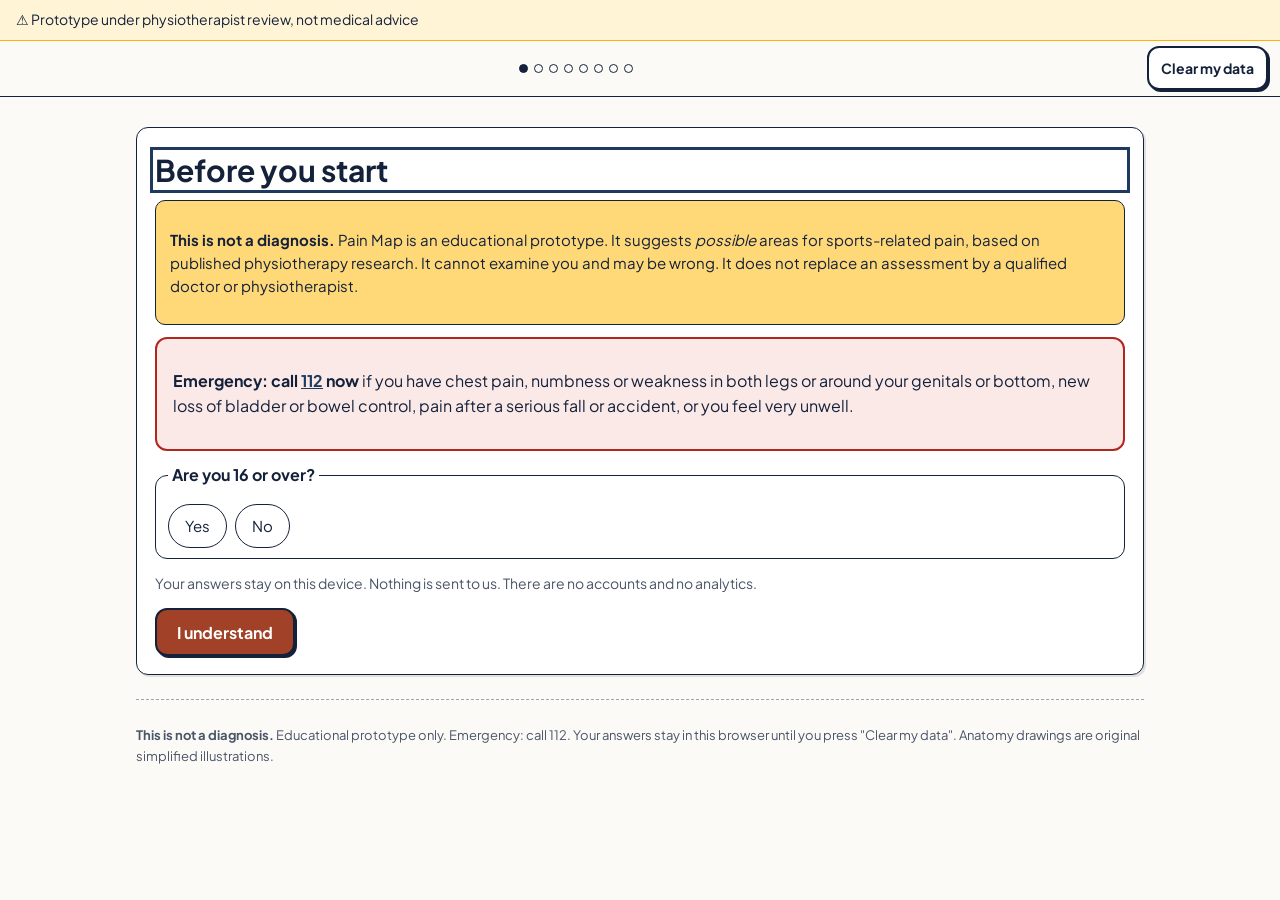
==== commit 24a292c5: "Pain map: remove debug hook and working files, switch font to woff2" ====
--- a/pain-map/index.html
+++ b/pain-map/index.html
@@ -9,7 +9,7 @@
 <title>Pain Map: possible area, not a diagnosis</title>
 <style>
 
-@font-face{font-family:"Plus Jakarta Sans";src:url(fonts/PlusJakartaSans-VariableFont_wght.ttf) format("truetype");font-weight:200 800;font-display:swap}
+@font-face{font-family:"Plus Jakarta Sans";src:url(fonts/PlusJakartaSans-VariableFont_wght.woff2) format("woff2");font-weight:200 800;font-display:swap}
 @font-face{font-family:"Virgil";src:url(fonts/Virgil.woff2) format("woff2");font-display:swap}
 :root{
   --paper:#fbfaf7;--card:#fff;--ink:#14213a;--navy:#1f3a5f;--text:#14213a;--muted:#4a5568;--line:#14213a;
@@ -500,7 +500,6 @@
 /* ===== APP ===== */
 const $=s=>document.querySelector(s),$$=s=>[...document.querySelectorAll(s)];
 const esc=s=>String(s).replace(/[&<>"]/g,c=>({'&':'&amp;','<':'&lt;','>':'&gt;','"':'&quot;'}[c]));
-const DEBUG=new URLSearchParams(location.search).has('debug');
 const STEPS=['s-gate','s-core','s-map','s-zoom','s-text','s-rcheck','s-q','s-res'];
 let S;function fresh(){S={step:0,core:{},region:null,side:null,sub:null,tender:null,stiff:null,age:null,text:'',rflags:{},qi:0,ans:{},route:[],switched:[],scores:null,result:null,thigh:{}};}
 fresh();
@@ -513,7 +512,7 @@
 function back(){const p=hist.pop();if(p)go(p)}
 function srcLinks(ns){return [...new Set(ns)].filter(n=>REFS[n]).map(n=>`<a href="${REFS[n][1]}" target="_blank" rel="noopener">[${n}] ${esc(REFS[n][0])}</a>`).join(' · ')}
 function yn(name,cur){return `<div class="yn" role="group"><button type="button" class="ynb" data-n="${name}" data-v="yes" aria-pressed="${cur==='yes'}">Yes</button><button type="button" class="ynb" data-n="${name}" data-v="no" aria-pressed="${cur==='no'}">No</button></div>`}
-function pend(o){return DEBUG&&o&&o.pending?' <span class="pend">pending physio</span>':''}
+function pend(){return ''}
 
 /* ---- Stop / amber cards ---- */
 function routeCard(level,extra,refs,noHead){const L=ROUTING.levels[level];
@@ -696,7 +695,6 @@
 $('#backBtn').onclick=back;
 $('#clearBtn').onclick=()=>{if(!confirm('Clear all Pain Map and journal data saved in this browser? This cannot be undone.'))return;APP_KEYS.forEach(k=>localStorage.removeItem(k));restart();say('All data on this device has been cleared.')};
 go('s-gate');
-if(DEBUG)window.PainMap={S,get state(){return S},ROUTING,REGIONS,CONDITIONS,evaluate,qsFor,setAge:a=>S.age=a}; // test hook, only with ?debug
 
 </script>
 </body>
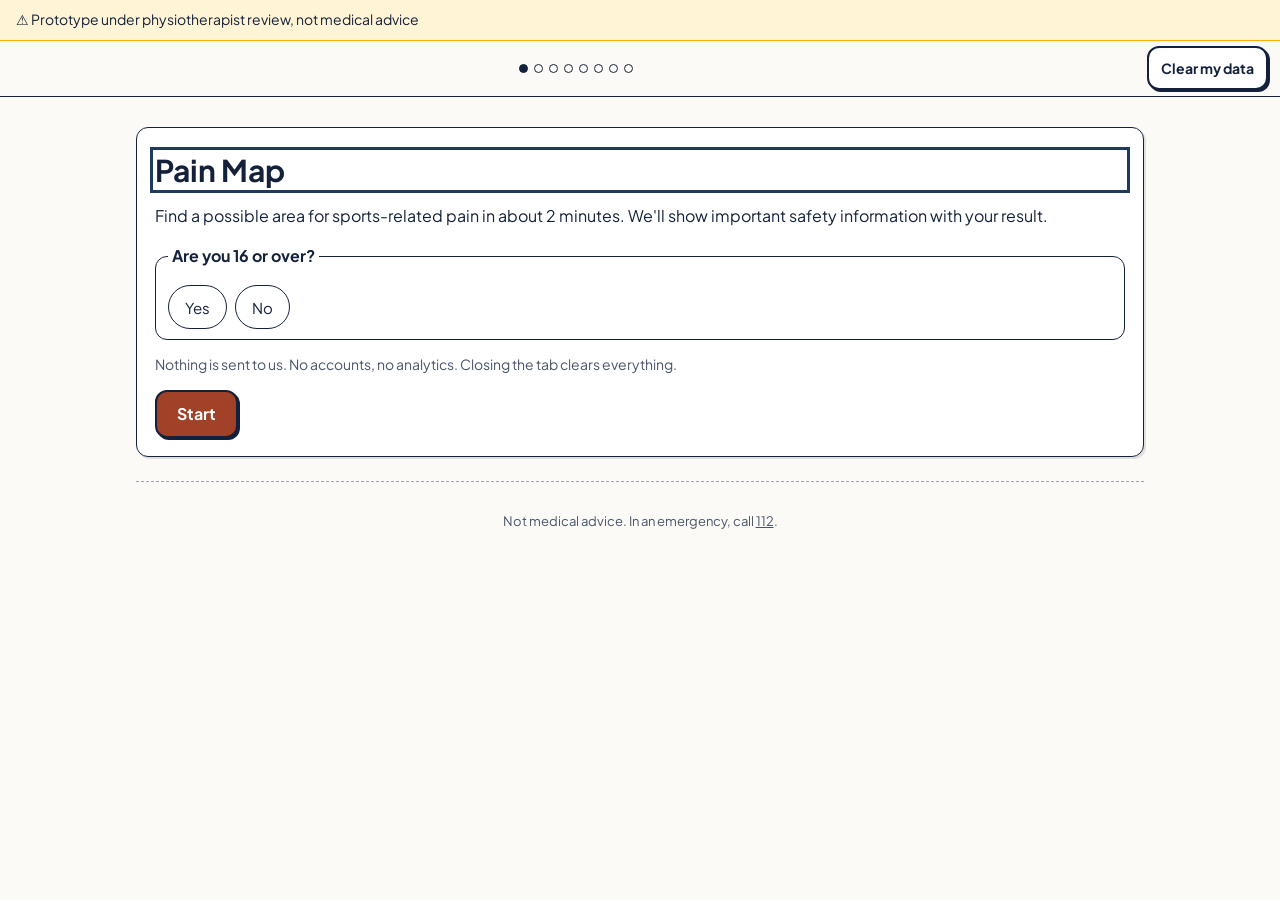
==== commit cb548f06: "Pain map v5: safety fixes, hard stops, warnings at end" ====
--- a/pain-map/index.html
+++ b/pain-map/index.html
@@ -109,6 +109,7 @@
 .rcard.red{border:2px solid var(--danger);background:var(--danger-wash)}.rcard.red h3{color:var(--danger)}
 .rcard.amber{border:1.5px solid #8a5a00;background:#fff4d6}.rcard.amber h3{color:#8a5a00}
 .rcard .src,.src{font-size:13px;color:var(--muted)}
+main>section{scroll-padding-bottom:96px}main>section.card>.stickybar{margin-top:24px}#zoomExtra,#rList,#coreList{padding-bottom:12px}.src a{display:inline-block;min-height:24px;padding:3px 2px;line-height:18px}.rcard.locked{border-width:3px}.endwarn{margin-top:18px}.btn.danger{background:#b3261e;color:#fff;border-color:#b3261e}
 .stickybar{position:sticky;bottom:0;background:var(--paper);padding:12px 0;min-height:72px;z-index:2;display:flex;gap:10px;align-items:center}
 .zoomslot{width:100%;max-width:360px;margin:0 auto;border:1.5px solid var(--ink);border-radius:12px;background:var(--paper);overflow:hidden}
 .zoomslot svg{display:block;width:100%;height:auto;max-height:50vh}
@@ -142,8 +143,36 @@
 .g20card{border:1.5px solid #14213a;box-shadow:none}.g20card .g20chip{background:#fff;color:#14213a;border:1.5px solid #14213a}.startlink{color:#14213a}
 .resgrid.plain{grid-template-columns:1fr}
 [data-muscle-id="knee.prepatellar_bursa"].hot,[data-muscle-id="knee.prepatellar_bursa"].hot *{fill:#e8572a;fill-opacity:.35;stroke:#cf4518;stroke-width:2px;stroke-dasharray:none;stroke-opacity:1}
+.anatlbl{font:600 9px "Patrick Hand","Comic Sans MS",cursive;fill:#14213a;stroke:#fffdf6;stroke-width:3px;paint-order:stroke;pointer-events:none}
+.zoomrow{display:flex;gap:12px;align-items:flex-start}.zoomrow .zoomslot{flex:1}.ovwrap{width:96px;flex:none}
+.overview{margin:8px 0;max-width:110px}.overview svg{width:100%;height:auto}.overview .silhouette{fill:#f3ead8;stroke:#14213a;stroke-width:2;stroke-linejoin:round}.ovdot{fill:#e8572a;fill-opacity:.55;stroke:#e8572a;stroke-width:2;stroke-dasharray:4 3}.overview figcaption{font-size:.8rem}
+.nextsteps h3{margin-top:14px}.ns-urgent{color:#a3261b}.limits{margin-top:12px}.fu fieldset{border:0;padding:0;margin:10px 0}.fu summary{cursor:pointer;padding:4px 0}.pendnote{background:#fff4d6;padding:8px;border-radius:8px}
+.rescard h4{margin:10px 0 4px}.tier-fits{font-weight:700}.tier-possible{font-style:italic}.multi{border-left:8px solid #6a8caf}.multitog{font-weight:600}
+@media (max-width:480px){.ovwrap{width:70px}}
+
+/* v5 designer spec (design/ux-spec-v5-results.md) */
+#s-stop.stop{position:fixed;inset:0;z-index:1000;overflow:auto;padding:32px 20px;display:flex;flex-direction:column;justify-content:center;gap:16px;animation:none;transition:none;margin:0;border-radius:0;max-width:none}
+#s-stop.stop[hidden]{display:none}
+#s-stop.stop-112{background:#b3261e;color:#fff}
+#s-stop.stop-112 h2{font:700 28px/1.2 'Plus Jakarta Sans',system-ui,sans-serif;color:#fff;margin:0}
+#s-stop.stop-112 p{color:#fff}
+#s-stop .stop112{display:flex;align-items:center;justify-content:center;width:100%;height:56px;background:#fff;color:#b3261e;font-weight:700;font-size:20px;border-radius:12px;text-decoration:none}
+#s-stop .stopfoot{font-size:13px;margin:8px 0 0;text-align:center;opacity:.95}
+#s-stop .stopnote{font-size:14px;margin:0}
+#s-stop.stop-112 .note,#s-stop.stop-112 .muted{color:#fff;background:transparent;border-color:#fff}
+#s-stop.stop-u16{background:#fff4d6;border:2px solid #ffb000;color:#14213a}
+#s-stop.stop-u16 h2{font:700 24px/1.25 'Plus Jakarta Sans',system-ui,sans-serif;color:#14213a;margin:0}
+.needsdoc{border:2px solid #cf4518}
+.byg{margin:16px 0}.byg h2{font-size:18px;font-weight:700;margin:0 0 8px}
+.bygrow{border-left:4px solid;padding:12px 16px;font-size:15px;margin:0 0 8px;border-radius:0 8px 8px 0}.bygrow p{margin:0 0 4px}
+.byg-urgent{border-color:#cf4518;background:#fdeee8}.byg-gp{border-color:#ffb000;background:#fff4d6}.byg-info{border-color:#1f3a5f;background:#eef2f7}
+#resArt .hot{fill:#e8572a;fill-opacity:.35;stroke:#cf4518;stroke-width:2px;stroke-opacity:1}
+html{scroll-padding-bottom:96px}
+.strandname,.rescard{overflow-wrap:anywhere;min-width:0}
+footer{position:static;text-align:center;padding:16px;font-size:13px;color:#4a5568;background:#fbfaf7}
+footer a{color:#4a5568}
+.proto-banner{position:static;display:block;width:100%;box-sizing:border-box;padding:10px 16px;background:#fff4d6;border-bottom:1px solid #ffb000;color:#14213a;font-family:"Plus Jakarta Sans",system-ui,sans-serif;font-size:14px;line-height:1.4;margin:0}
 </style>
-<style>.proto-banner{position:static;display:block;width:100%;box-sizing:border-box;padding:10px 16px;background:#fff4d6;border-bottom:1px solid #ffb000;color:#14213a;font-family:"Plus Jakarta Sans",system-ui,sans-serif;font-size:14px;line-height:1.4;margin:0}</style>
 </head>
 <body>
 <div class="proto-banner" role="note"><span aria-hidden="true">⚠ </span>Prototype under physiotherapist review, not medical advice</div>
@@ -154,23 +183,22 @@
 <div id="toast" hidden role="status"></div>
 <main id="main">
 <section id="s-gate" class="card" aria-labelledby="gateH">
-  <h1 id="gateH">Before you start</h1>
-  <div class="disclaimer"><p><strong>This is not a diagnosis.</strong> Pain Map is an educational prototype. It suggests <em>possible</em> areas for sports-related pain, based on published physiotherapy research. It cannot examine you and may be wrong. It does not replace an assessment by a qualified doctor or physiotherapist.</p></div>
-  <div class="rcard red"><p><strong>Emergency: call <a href="tel:112">112</a> now</strong> if you have chest pain, numbness or weakness in both legs or around your genitals or bottom, new loss of bladder or bowel control, pain after a serious fall or accident, or you feel very unwell.</p></div>
+  <h1 id="gateH">Pain Map</h1>
+  <p>Find a possible area for sports-related pain in about 2 minutes. We'll show important safety information with your result.</p>
   <fieldset><legend>Are you 16 or over?</legend><div class="opts"><label class="opt"><input type="radio" name="age16" value="yes"><span>Yes</span></label><label class="opt"><input type="radio" name="age16" value="no"><span>No</span></label></div></fieldset>
-  <p class="muted">Your answers stay on this device. Nothing is sent to us. There are no accounts and no analytics.</p>
+  <p class="muted">Nothing is sent to us. No accounts, no analytics. Closing the tab clears everything.</p>
   <p id="gateMsg" class="muted" role="status"></p>
-  <button class="btn" id="agreeBtn" type="button">I understand</button>
+  <button class="btn" id="agreeBtn" type="button">Start</button>
 </section>
 <section id="s-core" class="card" hidden aria-labelledby="coreH">
   <h2 id="coreH">First, a safety check</h2><p class="muted">Answer every row. Right now, do you have…</p>
   <div id="coreList"></div>
   <div class="stickybar"><button class="btn" id="coreGo" type="button" disabled>Continue</button></div>
 </section>
-<section id="s-stop" class="card" hidden aria-labelledby="stopH">
-  <h2 id="stopH">Please get medical help</h2><div id="stopBody"></div>
-  <p>We have stopped here on purpose. This tool won't suggest a possible area when a warning sign is present.</p>
-  <button class="btn secondary" type="button" data-restart>Start again</button>
+<section id="s-stop" class="stop" hidden role="alertdialog" aria-modal="true" aria-labelledby="stopH">
+  <h2 id="stopH">Call 112 now</h2><div id="stopBody"></div>
+  <div id="stopRecord"></div>
+  <p class="stopfoot" data-stop-footer>Not medical advice. In an emergency, call 112.</p>
 </section>
 <section id="s-amber" class="card" hidden aria-labelledby="amberH">
   <h2 id="amberH">Before you carry on</h2><div id="amberBody"></div>
@@ -180,18 +208,19 @@
   <h2 id="mapH">Where is it hurting?</h2>
   <div class="mapgrid"><div>
     <div class="row" style="justify-content:center;margin-bottom:8px"><div class="toggle" role="group" aria-label="Body view"><button type="button" data-view="front" aria-pressed="true">Front</button><button type="button" data-view="back" aria-pressed="false">Back</button></div></div>
-    <svg id="bodymap" class="bodymap" viewBox="0 0 200 440" role="group" aria-label="Body map. Choose an area."></svg>
+    <svg id="bodymap" class="bodymap" viewBox="0 0 200 440" aria-hidden="true" focusable="false"></svg><p class="muted cap">Keyboard and screen reader users: use the list.</p>
   </div><div>
     <h3>Or choose from the list</h3><div class="chips" id="regionChips"></div>
+    <p><label class="multitog"><input type="checkbox" id="multiTog"> I have pain in more than one place</label></p><p class="muted" id="pickList" aria-live="polite"></p>
     <div id="mapMsg" role="status"></div>
     <fieldset><legend>Which side?</legend><div class="chips" id="sideOpts"></div></fieldset>
-    <details><summary>Your age (optional)</summary><div class="chips" id="ageOpts" style="margin-top:8px"></div></details>
+    <fieldset data-age-step><legend>Your age</legend><p class="muted">Some problems are more common at certain ages. Optional, but it helps.</p><div class="chips" id="ageOpts"></div></fieldset>
   </div></div>
   <div class="stickybar"><button class="btn" id="mapGo" type="button" disabled>Next</button></div>
 </section>
 <section id="s-zoom" class="card" hidden aria-labelledby="zoomH">
   <h2 id="zoomH">Show us exactly where</h2>
-  <div id="zoomSlot" class="zoomslot"></div>
+  <div class="zoomrow"><div id="zoomSlot" class="zoomslot"></div><div id="ovZoom" class="ovwrap"></div></div><p class="muted cap">Labels show the main muscles and structures in this area. Drawings are simplified.</p>
   <div id="subChips" style="margin-top:12px"></div>
   <div id="zoomExtra"><div class="ynrow"><p>Is there one specific tender spot?</p><span id="tender"></span></div>
    <fieldset><legend>Is it stiff?</legend><div class="chips" id="stiff"></div></fieldset></div>
@@ -200,7 +229,7 @@
 <section id="s-text" class="card" hidden aria-labelledby="textH">
   <h2 id="textH">In your own words (optional)</h2>
   <label for="ownWords" class="muted">For example: "started after football, worse on stairs". Please don't include names or contact details.</label>
-  <textarea id="ownWords" maxlength="280"></textarea><p class="muted"><span id="wc">0 / 280</span> · Stays on this device. Not used for scoring.</p>
+  <textarea id="ownWords" maxlength="280"></textarea><p class="muted"><span id="wc">0 / 280</span> · We only read this to look for warning signs. It doesn't change the possible area. Cleared when you close the tab.</p>
   <div id="textWarn" hidden role="alert"></div>
   <div class="stickybar"><button class="btn" id="textGo" type="button">Next</button><button class="linkbtn" id="textSkip" type="button">Skip</button></div>
 </section>
@@ -213,14 +242,14 @@
 </section>
 <section id="s-res" hidden aria-labelledby="resH">
   <div id="resBody"></div>
-  <div class="card row"><button class="btn" type="button" id="saveBtn">Save to my journal on this device</button><button class="btn secondary" type="button" data-restart>Start again</button><a href="pain-journal.html">Open journal</a></div>
+  <div class="card row resactions" data-actions><button class="btn secondary" type="button" data-restart>Start again</button><span id="physioSlot"></span><button class="btn secondary" type="button" id="saveBtn">Save to my journal (this tab only)</button><a href="pain-journal.html">Open journal</a></div>
 </section>
 </main>
-<footer><p><strong>This is not a diagnosis.</strong> Educational prototype only. Emergency: call 112. Your answers stay in this browser until you press "Clear my data". Anatomy drawings are original simplified illustrations.</p></footer>
+<footer><p>Not medical advice. In an emergency, call <a href="tel:112">112</a>.</p></footer>
 </div>
 <script>
 'use strict';
-const REFS={"1": ["Margolis RB et al. A rating system for use with patient pain drawings. Pain 1986.", "https://pubmed.ncbi.nlm.nih.gov/2937007/", "P"], "2": ["NICE NG226. Osteoarthritis in over 16s: diagnosis and management.", "https://www.nice.org.uk/guidance/ng226", "G"], "3": ["Physiopedia. Osgood-Schlatter disease.", "https://www.physio-pedia.com/Osgood-Schlatter_Disease", "S"], "4": ["Bailey CW, Cannon ML. Sever disease (calcaneal apophysitis). J Am Osteopath Assoc 2014.", "https://doi.org/10.7556/jaoa.2014.081", "P"], "5": ["NHS. Hip pain in children (irritable hip).", "https://www.nhs.uk/symptoms/hip-pain-children-irritable-hip/", "N"], "6": ["Peck DM, Voss LM, Voss TT. Slipped capital femoral epiphysis: diagnosis and management. Am Fam Physician 2017.", "https://pubmed.ncbi.nlm.nih.gov/28671425/", "P"], "7": ["NHS. Heart attack.", "https://www.nhs.uk/conditions/heart-attack/", "N"], "8": ["NHS. Deep vein thrombosis (DVT).", "https://www.nhs.uk/conditions/deep-vein-thrombosis-dvt/", "N"], "9": ["NHS. Pulmonary embolism.", "https://www.nhs.uk/conditions/pulmonary-embolism/", "N"], "10": ["NHS. Back pain.", "https://www.nhs.uk/conditions/back-pain/", "N"], "11": ["NHS. Sciatica.", "https://www.nhs.uk/conditions/sciatica/", "N"], "12": ["Finucane LM et al. International framework for red flags for potential serious spinal path", "https://doi.org/10.2519/jospt.2020.9971", "P"], "13": ["NHS. Septic arthritis.", "https://www.nhs.uk/conditions/septic-arthritis/", "N"], "14": ["NHS. Sprains and strains.", "https://www.nhs.uk/conditions/sprains-and-strains/", "N"], "15": ["NHS. Broken ankle.", "https://www.nhs.uk/conditions/broken-ankle/", "N"], "16": ["Blanpied PR et al. Neck pain: revision 2017. Clinical practice guidelines. JOSPT 2017.", "https://doi.org/10.2519/jospt.2017.0302", "P"], "17": ["NHS. Neck pain.", "https://www.nhs.uk/symptoms/neck-pain-and-stiff-neck/", "N"], "18": ["Wainner RS et al. Reliability and diagnostic accuracy of the clinical examination and pati", "https://doi.org/10.1097/00007632-200301010-00014", "P"], "19": ["Thoomes EJ et al. Value of physical tests in diagnosing cervical radiculopathy: a systematic review. Spine J 2018.", "https://doi.org/10.1016/j.spinee.2017.08.241", "P"], "20": ["NHS. Whiplash.", "https://www.nhs.uk/conditions/whiplash/", "N"], "21": ["Davies BM et al. Degenerative cervical myelopathy. BMJ 2018.", "https://doi.org/10.1136/bmj.k186", "P"], "22": ["Stiell IG et al. The Canadian C-spine rule for radiography in alert and stable trauma pati", "https://doi.org/10.1001/jama.286.15.1841", "P"], "23": ["Rushton A et al. International framework for examination of the cervical region for potent", "https://doi.org/10.2519/jospt.2022.11147", "P"], "24": ["NHS. Stroke.", "https://www.nhs.uk/conditions/stroke/", "N"], "25": ["NHS. Meningitis.", "https://www.nhs.uk/conditions/meningitis/", "N"], "26": ["Lewis J. Rotator cuff related shoulder pain: assessment, management and uncertainties. Man", "https://doi.org/10.1016/j.math.2016.03.009", "P"], "27": ["Hegedus EJ et al. Which physical examination tests provide clinicians with the most value ", "https://doi.org/10.1136/bjsports-2012-091066", "P"], "28": ["NHS. Shoulder impingement syndrome.", "https://www.nhs.uk/conditions/shoulder-impingement-syndrome/", "N"], "29": ["Kelley MJ et al. Shoulder pain and mobility deficits: adhesive capsulitis. Clinical practi", "https://doi.org/10.2519/jospt.2013.0302", "P"], "30": ["Lewis J. Frozen shoulder contracture syndrome: aetiology, diagnosis and management. Man Th", "https://doi.org/10.1016/j.math.2014.07.006", "P"], "31": ["Karbowiak M et al. Frozen shoulder. BMJ 2022.", "https://doi.org/10.1136/bmj-2021-068547", "P"], "32": ["NHS. Frozen shoulder.", "https://www.nhs.uk/conditions/frozen-shoulder/", "N"], "33": ["Mitchell C et al. Shoulder pain: diagnosis and management in primary care. BMJ 2005.", "https://doi.org/10.1136/bmj.331.7525.1124", "P"], "34": ["NHS. Dislocated shoulder.", "https://www.nhs.uk/conditions/dislocated-shoulder/", "N"], "35": ["NHS. Broken collarbone.", "https://www.nhs.uk/conditions/broken-collarbone/", "N"], "36": ["NHS. Polymyalgia rheumatica.", "https://www.nhs.uk/conditions/polymyalgia-rheumatica/", "N"], "37": ["NHS. Shoulder pain.", "https://www.nhs.uk/symptoms/shoulder-pain/", "N"], "38": ["Lucado AM et al. Lateral elbow pain and muscle function impairments. Clinical practice gui", "https://doi.org/10.2519/jospt.2022.0302", "P"], "39": ["NHS. Tennis elbow.", "https://www.nhs.uk/conditions/tennis-elbow/", "N"], "40": ["Ciccotti MC et al. Diagnosis and treatment of medial epicondylitis of the elbow. Clin Spor", "https://doi.org/10.1016/j.csm.2004.04.011", "P"], "41": ["Physiopedia. Cubital tunnel syndrome.", "https://www.physio-pedia.com/Cubital_Tunnel_Syndrome", "S"], "42": ["NHS. Bursitis.", "https://www.nhs.uk/conditions/bursitis/", "N"], "43": ["Annison et al. BET 1: Is the hook test sensitive enough to be used to exclude distal bicep", "https://doi.org/10.1136/emermed-2020-211011.2", "P"], "44": ["Appelboam A et al. Elbow extension test to rule out elbow fracture: multicentre, prospecti", "https://doi.org/10.1136/bmj.a2428", "P"], "45": ["NHS. Elbow and arm pain.", "https://www.nhs.uk/symptoms/elbow-and-arm-pain/", "N"], "46": ["NHS. Carpal tunnel syndrome.", "https://www.nhs.uk/conditions/carpal-tunnel-syndrome/", "N"], "47": ["Erickson M et al. Hand pain and sensory deficits: carpal tunnel syndrome. Clinical practic", "https://doi.org/10.2519/jospt.2019.0301", "P"], "48": ["Larsen CG et al. Management of de Quervain tenosynovitis: a critical analysis review. JBJS", "https://doi.org/10.2106/jbjs.rvw.21.00069", "P"], "49": ["Physiopedia. Scaphoid fracture.", "https://www.physio-pedia.com/Scaphoid_Fracture", "S"], "50": ["NICE NG38. Fractures (non-complex): assessment and management.", "https://www.nice.org.uk/guidance/ng38", "G"], "51": ["NHS. Broken arm or wrist.", "https://www.nhs.uk/conditions/broken-arm-or-wrist/", "N"], "52": ["NHS. Osteoarthritis.", "https://www.nhs.uk/conditions/osteoarthritis/", "N"], "53": ["NHS. Rheumatoid arthritis.", "https://www.nhs.uk/conditions/rheumatoid-arthritis/", "N"], "54": ["NICE NG100. Rheumatoid arthritis in adults: management.", "https://www.nice.org.uk/guidance/ng100", "G"], "55": ["NHS. Trigger finger.", "https://www.nhs.uk/conditions/trigger-finger/", "N"], "56": ["NHS. Ganglion cyst.", "https://www.nhs.uk/conditions/ganglion-cyst/", "N"], "57": ["NHS. Gout.", "https://www.nhs.uk/conditions/gout/", "N"], "58": ["NICE NG219. Gout: diagnosis and management.", "https://www.nice.org.uk/guidance/ng219", "G"], "59": ["Briggs AM et al. Thoracic spine pain in the general population: prevalence, incidence and ", "https://doi.org/10.1186/1471-2474-10-77", "P"], "60": ["Physiopedia. Costochondritis.", "https://www.physio-pedia.com/Costochondritis", "S"], "61": ["Proulx AM, Zryd TW. Costochondritis: diagnosis and treatment. Am Fam Physician 2009.", "https://pubmed.ncbi.nlm.nih.gov/19817327/", "P"], "62": ["NHS. Shingles.", "https://www.nhs.uk/conditions/shingles/", "N"], "63": ["Williams CM et al. Red flags to screen for vertebral fracture in patients presenting with ", "https://doi.org/10.1002/14651858.cd008643.pub2", "P"], "64": ["NHS. Osteoporosis.", "https://www.nhs.uk/conditions/osteoporosis/", "N"], "65": ["NHS. Kidney infection.", "https://www.nhs.uk/conditions/kidney-infection/", "N"], "66": ["NHS. Abdominal aortic aneurysm.", "https://www.nhs.uk/conditions/abdominal-aortic-aneurysm/", "N"], "67": ["Henschke N et al. Red flags to screen for malignancy in patients with low-back pain. Cochr", "https://doi.org/10.1002/14651858.cd008686.pub2", "P"], "68": ["NICE NG234. Spinal metastases and metastatic spinal cord compression.", "https://www.nice.org.uk/guidance/ng234", "G"], "69": ["NICE NG59. Low back pain and sciatica in over 16s: assessment and management.", "https://www.nice.org.uk/guidance/ng59", "G"], "70": ["George SZ et al. Interventions for the management of acute and chronic low back pain: revi", "https://doi.org/10.2519/jospt.2021.0304", "P"], "71": ["Delitto A et al. Low back pain. Clinical practice guidelines. JOSPT 2012.", "https://doi.org/10.2519/jospt.2012.42.4.A1", "P"], "72": ["Laslett M et al. Diagnosis of sacroiliac joint pain: validity of individual provocation te", "https://doi.org/10.1016/j.math.2005.01.003", "P"], "73": ["Katz JN et al. Diagnosis and management of lumbar spinal stenosis: a review. JAMA 2022.", "https://doi.org/10.1001/jama.2022.5921", "P"], "74": ["NICE NG65. Spondyloarthritis in over 16s: diagnosis and management.", "https://www.nice.org.uk/guidance/ng65", "G"], "75": ["Sieper J et al. New criteria for inflammatory back pain in patients with chronic back pain", "https://doi.org/10.1136/ard.2008.101501", "P"], "76": ["NHS. Ankylosing spondylitis.", "https://www.nhs.uk/conditions/ankylosing-spondylitis/", "N"], "77": ["Cibulka MT et al. Hip pain and mobility deficits: hip osteoarthritis, revision 2017. JOSPT", "https://doi.org/10.2519/jospt.2017.0301", "P"], "78": ["NHS. Hip pain in adults.", "https://www.nhs.uk/symptoms/hip-pain/", "N"], "79": ["Griffin DR et al. The Warwick Agreement on femoroacetabular impingement syndrome (FAI synd", "https://doi.org/10.1136/bjsports-2016-096743", "P"], "80": ["Enseki K et al. Nonarthritic hip joint pain. Clinical practice guidelines. JOSPT 2014.", "https://doi.org/10.2519/jospt.2014.0302", "P"], "81": ["Grimaldi A et al. Gluteal tendinopathy: a review of mechanisms, assessment and management.", "https://doi.org/10.1007/s40279-015-0336-5", "P"], "82": ["Weir A et al. Doha agreement meeting on terminology and definitions in groin pain in athle", "https://doi.org/10.1136/bjsports-2015-094869", "P"], "83": ["Thorborg K et al. Current clinical concepts: exercise and load management of adductor stra", "https://doi.org/10.4085/1062-6050-0496.21", "P"], "84": ["NHS. Hernia.", "https://www.nhs.uk/conditions/hernia/", "N"], "85": ["NHS. Broken hip.", "https://www.nhs.uk/conditions/broken-hip/", "N"], "86": ["NICE CG124. Hip fracture: management.", "https://www.nice.org.uk/guidance/cg124", "G"], "87": ["NHS. Testicle pain.", "https://www.nhs.uk/symptoms/testicle-pain/", "N"], "88": ["Kary JM. Diagnosis and management of quadriceps strains and contusions. Curr Rev Musculosk", "https://doi.org/10.1007/s12178-010-9064-5", "P"], "89": ["Pietsch S, Pizzari T. Risk factors for quadriceps muscle strain injuries in sport: a syste", "https://doi.org/10.2519/jospt.2022.10870", "P"], "90": ["Physiopedia. Quadriceps muscle strain.", "https://www.physio-pedia.com/Quadriceps_Muscle_Strain", "S"], "91": ["Mueller-Wohlfahrt HW et al. Terminology and classification of muscle injuries in sport: th", "https://doi.org/10.1136/bjsports-2012-091448", "P"], "92": ["Beiner JM, Jokl P. Muscle contusion injury and myositis ossificans traumatica. Clin Orthop", "https://doi.org/10.1097/00003086-200210001-00013", "P"], "93": ["Physiopedia. Meralgia paraesthetica.", "https://www.physio-pedia.com/Meralgia_Paraesthetica", "S"], "94": ["Khalil N et al. Treatment for meralgia paraesthetica. Cochrane 2008.", "https://doi.org/10.1002/14651858.CD004159.pub2", "P"], "95": ["Fredericson M, Wolf C. Iliotibial band syndrome in runners: innovations in treatment. Spor", "https://doi.org/10.2165/00007256-200535050-00006", "P"], "96": ["Hoenig T et al. Bone stress injuries. Nat Rev Dis Primers 2022.", "https://doi.org/10.1038/s41572-022-00352-y", "P"], "97": ["NHS. Compartment syndrome.", "https://www.nhs.uk/conditions/compartment-syndrome/", "N"], "98": ["NICE NG158. Venous thromboembolic diseases: diagnosis, management and thrombophilia testin", "https://www.nice.org.uk/guidance/ng158", "G"], "99": ["NHS. Hamstring injury.", "https://www.nhs.uk/conditions/hamstring-injury/", "N"], "100": ["Askling CM et al. High-speed running type or stretching-type of hamstring injuries makes a", "https://doi.org/10.1136/bjsports-2011-090534", "P"], "101": ["Pollock N et al. British athletics muscle injury classification: a new grading system. BJS", "https://doi.org/10.1136/bjsports-2013-093302", "P"], "102": ["Goom TSH et al. Proximal hamstring tendinopathy: clinical aspects of assessment and manage", "https://doi.org/10.2519/jospt.2016.5986", "P"], "103": ["Scott A et al. ICON 2019: International Scientific Tendinopathy Symposium Consensus: clini", "https://doi.org/10.1136/bjsports-2019-100885", "P"], "104": ["NHS. Baker's cyst.", "https://www.nhs.uk/conditions/bakers-cyst/", "N"], "105": ["Crossley KM et al. 2016 Patellofemoral pain consensus statement. BJSM 2016.", "https://doi.org/10.1136/bjsports-2016-096268", "P"], "106": ["Willy RW et al. Patellofemoral pain. Clinical practice guidelines. JOSPT 2019.", "https://doi.org/10.2519/jospt.2019.0302", "P"], "107": ["Malliaras P et al. Patellar tendinopathy: clinical diagnosis, load management, and advice ", "https://doi.org/10.2519/jospt.2015.5987", "P"], "108": ["Logerstedt DS et al. Knee pain and mobility impairments: meniscal and articular cartilage ", "https://doi.org/10.2519/jospt.2018.0301", "P"], "109": ["Logerstedt DS et al. Knee stability and movement coordination impairments: knee ligament s", "https://doi.org/10.2519/jospt.2017.0303", "P"], "110": ["NHS. Knee pain.", "https://www.nhs.uk/symptoms/knee-pain/", "N"], "111": ["Stiell IG et al. Prospective validation of a decision rule for the use of radiography in a", "https://pubmed.ncbi.nlm.nih.gov/8594242/", "P"], "112": ["Moen MH et al. Medial tibial stress syndrome: a critical review. Sports Med 2009.", "https://doi.org/10.2165/00007256-200939070-00002", "P"], "113": ["Winters M et al. Medial tibial stress syndrome can be diagnosed reliably using history and physical examination. BJSM 2018.", "https://doi.org/10.1136/bjsports-2016-097037", "P"], "114": ["NHS. Shin splints.", "https://www.nhs.uk/conditions/shin-splints/", "N"], "115": ["Blackman PG. A review of chronic exertional compartment syndrome in the lower leg. Med Sci", "https://doi.org/10.1097/00005768-200003001-00002", "P"], "116": ["Green B, Pizzari T. Calf muscle strain injuries in sport: a systematic review of risk fact", "https://doi.org/10.1136/bjsports-2016-097177", "P"], "117": ["NHS. Peripheral arterial disease (PAD).", "https://www.nhs.uk/conditions/peripheral-arterial-disease-pad/", "N"], "118": ["NHS. Cellulitis.", "https://www.nhs.uk/conditions/cellulitis/", "N"], "119": ["Martin RL et al. Ankle stability and movement coordination impairments: lateral ankle liga", "https://doi.org/10.2519/jospt.2021.0302", "P"], "120": ["Vuurberg G et al. Diagnosis, treatment and prevention of ankle sprains: update of an evide", "https://doi.org/10.1136/bjsports-2017-098106", "P"], "121": ["Stiell IG et al. A study to develop clinical decision rules for the use of radiography in ", "https://pubmed.ncbi.nlm.nih.gov/1554175/", "P"], "122": ["Bachmann LM et al. Accuracy of Ottawa ankle rules to exclude fractures of the ankle and mi", "https://doi.org/10.1136/bmj.326.7386.417", "P"], "123": ["Martin RL et al. Achilles pain, stiffness, and muscle power deficits: midportion Achilles ", "https://pubmed.ncbi.nlm.nih.gov/29712543/", "P"], "124": ["Carcia CR et al. Achilles pain, stiffness, and muscle power deficits: Achilles tendinitis.", "https://doi.org/10.2519/jospt.2010.0305", "P"], "125": ["Maffulli N. The clinical diagnosis of subcutaneous tear of the Achilles tendon. Am J Sport", "https://doi.org/10.1177/03635465980260021801", "P"], "126": ["Kou J. AAOS clinical practice guideline: acute Achilles tendon rupture. J Am Acad Orthop S", "https://doi.org/10.5435/00124635-201008000-00008", "P"], "127": ["NHS. Heel pain.", "https://www.nhs.uk/symptoms/foot-pain/heel-pain/", "N"], "128": ["Selmani E et al. Current concepts review: peroneal tendon disorders. Foot Ankle Int 2006.", "https://doi.org/10.1177/107110070602700314", "P"], "129": ["Antoniadis G, Scheglmann K. Posterior tarsal tunnel syndrome: diagnosis and treatment. Dts", "https://doi.org/10.3238/arztebl.2008.0776", "P"], "130": ["Koc TA et al. Heel pain – plantar fasciitis: revision 2023. Clinical practice guidelines. ", "https://doi.org/10.2519/jospt.2023.0303", "P"], "131": ["NHS. Plantar fasciitis.", "https://www.nhs.uk/conditions/plantar-fasciitis/", "N"], "132": ["NHS. Morton's neuroma.", "https://www.nhs.uk/conditions/mortons-neuroma/", "N"], "133": ["NHS. Bunions.", "https://www.nhs.uk/conditions/bunions/", "N"], "134": ["Heybeli N. Hallux rigidus: diagnosis and management. J Foot Ankle Surg (Asia Pacific) 2020", "https://doi.org/10.5005/jp-journals-10040-1125", "P"], "135": ["NHS. Broken toe.", "https://www.nhs.uk/conditions/broken-toe/", "N"], "136": ["NICE NG19. Diabetic foot problems: prevention and management.", "https://www.nice.org.uk/guidance/ng19", "G"], "137": ["Davda K et al. Peroneal tendon disorders. EFORT Open Rev 2017.", "https://doi.org/10.1302/2058-5241.2.160047", "P"], "138": ["Ho B, Baumhauer J. Hallux rigidus. EFORT Open Rev 2017.", "https://doi.org/10.1302/2058-5241.2.160031", "P"], "139": ["Aaron DL et al. Four common types of bursitis: diagnosis and management. J Am Acad Orthop Surg 2011.", "https://doi.org/10.5435/00124635-201106000-00006", "P"], "140": ["Baumbach SF et al. Prepatellar and olecranon bursitis: literature review and development of a treatment algorithm. Arch Orthop Trauma Surg 2014.", "https://doi.org/10.1007/s00402-013-1882-7", "P"], "141": ["Sachar K. Ulnar-sided wrist pain: evaluation and treatment of TFCC tears, ulnocarpal impaction syndrome, and lunotriquetral ligament tears. J Hand Surg Am 2008.", "https://doi.org/10.1016/j.jhsa.2008.08.026", "P"], "142": ["Tay SC et al. The \"ulnar fovea sign\" for defining ulnar wrist pain: an analysis of sensitivity and specificity. J Hand Surg Am 2007.", "https://doi.org/10.1016/j.jhsa.2007.01.022", "P"]};
+const REFS={"1": ["Margolis RB et al. A rating system for use with patient pain drawings. Pain 1986.", "https://pubmed.ncbi.nlm.nih.gov/2937007/", "P"], "2": ["NICE NG226. Osteoarthritis in over 16s: diagnosis and management.", "https://www.nice.org.uk/guidance/ng226", "G"], "3": ["Physiopedia. Osgood-Schlatter disease.", "https://www.physio-pedia.com/Osgood-Schlatter_Disease", "S"], "4": ["Bailey CW, Cannon ML. Sever disease (calcaneal apophysitis). J Am Osteopath Assoc 2014.", "https://doi.org/10.7556/jaoa.2014.081", "P"], "5": ["NHS. Hip pain in children (irritable hip).", "https://www.nhs.uk/symptoms/hip-pain-children-irritable-hip/", "N"], "6": ["Peck DM, Voss LM, Voss TT. Slipped capital femoral epiphysis: diagnosis and management. Am Fam Physician 2017.", "https://pubmed.ncbi.nlm.nih.gov/28671425/", "P"], "7": ["NHS. Heart attack.", "https://www.nhs.uk/conditions/heart-attack/", "N"], "8": ["NHS. Deep vein thrombosis (DVT).", "https://www.nhs.uk/conditions/deep-vein-thrombosis-dvt/", "N"], "9": ["NHS. Pulmonary embolism.", "https://www.nhs.uk/conditions/pulmonary-embolism/", "N"], "10": ["NHS. Back pain.", "https://www.nhs.uk/conditions/back-pain/", "N"], "11": ["NHS. Sciatica.", "https://www.nhs.uk/conditions/sciatica/", "N"], "12": ["Finucane LM et al. International framework for red flags for potential serious spinal pathologies", "https://doi.org/10.2519/jospt.2020.9971", "P"], "13": ["NHS. Septic arthritis.", "https://www.nhs.uk/conditions/septic-arthritis/", "N"], "14": ["NHS. Sprains and strains.", "https://www.nhs.uk/conditions/sprains-and-strains/", "N"], "15": ["NHS. Broken ankle.", "https://www.nhs.uk/conditions/broken-ankle/", "N"], "16": ["Blanpied PR et al. Neck pain: revision 2017. Clinical practice guidelines. JOSPT 2017.", "https://doi.org/10.2519/jospt.2017.0302", "P"], "17": ["NHS. Neck pain.", "https://www.nhs.uk/symptoms/neck-pain-and-stiff-neck/", "N"], "18": ["Wainner RS et al. Reliability and diagnostic accuracy of the clinical examination and pati", "https://doi.org/10.1097/00007632-200301010-00014", "P"], "19": ["Thoomes EJ et al. Value of physical tests in diagnosing cervical radiculopathy: a systematic review. Spine J 2018.", "https://doi.org/10.1016/j.spinee.2017.08.241", "P"], "20": ["NHS. Whiplash.", "https://www.nhs.uk/conditions/whiplash/", "N"], "21": ["Davies BM et al. Degenerative cervical myelopathy. BMJ 2018.", "https://doi.org/10.1136/bmj.k186", "P"], "22": ["Stiell IG et al. The Canadian C-spine rule for radiography in alert and stable trauma pati", "https://doi.org/10.1001/jama.286.15.1841", "P"], "23": ["Rushton A et al. International framework for examination of the cervical region for potent", "https://doi.org/10.2519/jospt.2022.11147", "P"], "24": ["NHS. Stroke.", "https://www.nhs.uk/conditions/stroke/", "N"], "25": ["NHS. Meningitis.", "https://www.nhs.uk/conditions/meningitis/", "N"], "26": ["Lewis J. Rotator cuff related shoulder pain: assessment, management and uncertainties. Man", "https://doi.org/10.1016/j.math.2016.03.009", "P"], "27": ["Hegedus EJ et al. Which physical examination tests provide clinicians with the most value ", "https://doi.org/10.1136/bjsports-2012-091066", "P"], "28": ["NHS. Shoulder impingement syndrome.", "https://www.nhs.uk/conditions/shoulder-impingement-syndrome/", "N"], "29": ["Kelley MJ et al. Shoulder pain and mobility deficits: adhesive capsulitis. Clinical practi", "https://doi.org/10.2519/jospt.2013.0302", "P"], "30": ["Lewis J. Frozen shoulder contracture syndrome: aetiology, diagnosis and management. Man Th", "https://doi.org/10.1016/j.math.2014.07.006", "P"], "31": ["Karbowiak M et al. Frozen shoulder. BMJ 2022.", "https://doi.org/10.1136/bmj-2021-068547", "P"], "32": ["NHS. Frozen shoulder.", "https://www.nhs.uk/conditions/frozen-shoulder/", "N"], "33": ["Mitchell C et al. Shoulder pain: diagnosis and management in primary care. BMJ 2005.", "https://doi.org/10.1136/bmj.331.7525.1124", "P"], "34": ["NHS. Dislocated shoulder.", "https://www.nhs.uk/conditions/dislocated-shoulder/", "N"], "35": ["NHS. Broken collarbone.", "https://www.nhs.uk/conditions/broken-collarbone/", "N"], "36": ["NHS. Polymyalgia rheumatica.", "https://www.nhs.uk/conditions/polymyalgia-rheumatica/", "N"], "37": ["NHS. Shoulder pain.", "https://www.nhs.uk/symptoms/shoulder-pain/", "N"], "38": ["Lucado AM et al. Lateral elbow pain and muscle function impairments. Clinical practice gui", "https://doi.org/10.2519/jospt.2022.0302", "P"], "39": ["NHS. Tennis elbow.", "https://www.nhs.uk/conditions/tennis-elbow/", "N"], "40": ["Ciccotti MC et al. Diagnosis and treatment of medial epicondylitis of the elbow. Clin Spor", "https://doi.org/10.1016/j.csm.2004.04.011", "P"], "41": ["Physiopedia. Cubital tunnel syndrome.", "https://www.physio-pedia.com/Cubital_Tunnel_Syndrome", "S"], "42": ["NHS. Bursitis.", "https://www.nhs.uk/conditions/bursitis/", "N"], "43": ["Annison et al. BET 1: Is the hook test sensitive enough to be used to exclude distal bicep", "https://doi.org/10.1136/emermed-2020-211011.2", "P"], "44": ["Appelboam A et al. Elbow extension test to rule out elbow fracture: multicentre, prospecti", "https://doi.org/10.1136/bmj.a2428", "P"], "45": ["NHS. Elbow and arm pain.", "https://www.nhs.uk/symptoms/elbow-and-arm-pain/", "N"], "46": ["NHS. Carpal tunnel syndrome.", "https://www.nhs.uk/conditions/carpal-tunnel-syndrome/", "N"], "47": ["Erickson M et al. Hand pain and sensory deficits: carpal tunnel syndrome. Clinical practic", "https://doi.org/10.2519/jospt.2019.0301", "P"], "48": ["Larsen CG et al. Management of de Quervain tenosynovitis: a critical analysis review. JBJS", "https://doi.org/10.2106/jbjs.rvw.21.00069", "P"], "49": ["Physiopedia. Scaphoid fracture.", "https://www.physio-pedia.com/Scaphoid_Fracture", "S"], "50": ["NICE NG38. Fractures (non-complex): assessment and management.", "https://www.nice.org.uk/guidance/ng38", "G"], "51": ["NHS. Broken arm or wrist.", "https://www.nhs.uk/conditions/broken-arm-or-wrist/", "N"], "52": ["NHS. Osteoarthritis.", "https://www.nhs.uk/conditions/osteoarthritis/", "N"], "53": ["NHS. Rheumatoid arthritis.", "https://www.nhs.uk/conditions/rheumatoid-arthritis/", "N"], "54": ["NICE NG100. Rheumatoid arthritis in adults: management.", "https://www.nice.org.uk/guidance/ng100", "G"], "55": ["NHS. Trigger finger.", "https://www.nhs.uk/conditions/trigger-finger/", "N"], "56": ["NHS. Ganglion cyst.", "https://www.nhs.uk/conditions/ganglion-cyst/", "N"], "57": ["NHS. Gout.", "https://www.nhs.uk/conditions/gout/", "N"], "58": ["NICE NG219. Gout: diagnosis and management.", "https://www.nice.org.uk/guidance/ng219", "G"], "59": ["Briggs AM et al. Thoracic spine pain in the general population: prevalence, incidence and ", "https://doi.org/10.1186/1471-2474-10-77", "P"], "60": ["Physiopedia. Costochondritis.", "https://www.physio-pedia.com/Costochondritis", "S"], "61": ["Proulx AM, Zryd TW. Costochondritis: diagnosis and treatment. Am Fam Physician 2009.", "https://pubmed.ncbi.nlm.nih.gov/19817327/", "P"], "62": ["NHS. Shingles.", "https://www.nhs.uk/conditions/shingles/", "N"], "63": ["Williams CM et al. Red flags to screen for vertebral fracture in patients presenting with ", "https://doi.org/10.1002/14651858.cd008643.pub2", "P"], "64": ["NHS. Osteoporosis.", "https://www.nhs.uk/conditions/osteoporosis/", "N"], "65": ["NHS. Kidney infection.", "https://www.nhs.uk/conditions/kidney-infection/", "N"], "66": ["NHS. Abdominal aortic aneurysm.", "https://www.nhs.uk/conditions/abdominal-aortic-aneurysm/", "N"], "67": ["Henschke N et al. Red flags to screen for malignancy in patients with low-back pain. Cochr", "https://doi.org/10.1002/14651858.cd008686.pub2", "P"], "68": ["NICE NG234. Spinal metastases and metastatic spinal cord compression.", "https://www.nice.org.uk/guidance/ng234", "G"], "69": ["NICE NG59. Low back pain and sciatica in over 16s: assessment and management.", "https://www.nice.org.uk/guidance/ng59", "G"], "70": ["George SZ et al. Interventions for the management of acute and chronic low back pain: revi", "https://doi.org/10.2519/jospt.2021.0304", "P"], "71": ["Delitto A et al. Low back pain. Clinical practice guidelines. JOSPT 2012.", "https://doi.org/10.2519/jospt.2012.42.4.A1", "P"], "72": ["Laslett M et al. Diagnosis of sacroiliac joint pain: validity of individual provocation te", "https://doi.org/10.1016/j.math.2005.01.003", "P"], "73": ["Katz JN et al. Diagnosis and management of lumbar spinal stenosis: a review. JAMA 2022.", "https://doi.org/10.1001/jama.2022.5921", "P"], "74": ["NICE NG65. Spondyloarthritis in over 16s: diagnosis and management.", "https://www.nice.org.uk/guidance/ng65", "G"], "75": ["Sieper J et al. New criteria for inflammatory back pain in patients with chronic back pain", "https://doi.org/10.1136/ard.2008.101501", "P"], "76": ["NHS. Ankylosing spondylitis.", "https://www.nhs.uk/conditions/ankylosing-spondylitis/", "N"], "77": ["Cibulka MT et al. Hip pain and mobility deficits: hip osteoarthritis, revision 2017. JOSPT", "https://doi.org/10.2519/jospt.2017.0301", "P"], "78": ["NHS. Hip pain in adults.", "https://www.nhs.uk/symptoms/hip-pain/", "N"], "79": ["Griffin DR et al. The Warwick Agreement on femoroacetabular impingement syndrome (FAI synd", "https://doi.org/10.1136/bjsports-2016-096743", "P"], "80": ["Enseki K et al. Nonarthritic hip joint pain. Clinical practice guidelines. JOSPT 2014.", "https://doi.org/10.2519/jospt.2014.0302", "P"], "81": ["Grimaldi A et al. Gluteal tendinopathy: a review of mechanisms, assessment and management.", "https://doi.org/10.1007/s40279-015-0336-5", "P"], "82": ["Weir A et al. Doha agreement meeting on terminology and definitions in groin pain in athle", "https://doi.org/10.1136/bjsports-2015-094869", "P"], "83": ["Thorborg K et al. Current clinical concepts: exercise and load management of adductor stra", "https://doi.org/10.4085/1062-6050-0496.21", "P"], "84": ["NHS. Hernia.", "https://www.nhs.uk/conditions/hernia/", "N"], "85": ["NHS. Broken hip.", "https://www.nhs.uk/conditions/broken-hip/", "N"], "86": ["NICE CG124. Hip fracture: management.", "https://www.nice.org.uk/guidance/cg124", "G"], "87": ["NHS. Testicle pain.", "https://www.nhs.uk/symptoms/testicle-pain/", "N"], "88": ["Kary JM. Diagnosis and management of quadriceps strains and contusions. Curr Rev Musculosk", "https://doi.org/10.1007/s12178-010-9064-5", "P"], "89": ["Pietsch S, Pizzari T. Risk factors for quadriceps muscle strain injuries in sport: a syste", "https://doi.org/10.2519/jospt.2022.10870", "P"], "90": ["Physiopedia. Quadriceps muscle strain.", "https://www.physio-pedia.com/Quadriceps_Muscle_Strain", "S"], "91": ["Mueller-Wohlfahrt HW et al. Terminology and classification of muscle injuries in sport: th", "https://doi.org/10.1136/bjsports-2012-091448", "P"], "92": ["Beiner JM, Jokl P. Muscle contusion injury and myositis ossificans traumatica. Clin Orthop", "https://doi.org/10.1097/00003086-200210001-00013", "P"], "93": ["Physiopedia. Meralgia paraesthetica.", "https://www.physio-pedia.com/Meralgia_Paraesthetica", "S"], "94": ["Khalil N et al. Treatment for meralgia paraesthetica. Cochrane 2008.", "https://doi.org/10.1002/14651858.CD004159.pub2", "P"], "95": ["Fredericson M, Wolf C. Iliotibial band syndrome in runners: innovations in treatment. Spor", "https://doi.org/10.2165/00007256-200535050-00006", "P"], "96": ["Hoenig T et al. Bone stress injuries. Nat Rev Dis Primers 2022.", "https://doi.org/10.1038/s41572-022-00352-y", "P"], "97": ["NHS. Compartment syndrome.", "https://www.nhs.uk/conditions/compartment-syndrome/", "N"], "98": ["NICE NG158. Venous thromboembolic diseases: diagnosis, management and thrombophilia testin", "https://www.nice.org.uk/guidance/ng158", "G"], "99": ["NHS. Hamstring injury.", "https://www.nhs.uk/conditions/hamstring-injury/", "N"], "100": ["Askling CM et al. High-speed running type or stretching-type of hamstring injuries makes a", "https://doi.org/10.1136/bjsports-2011-090534", "P"], "101": ["Pollock N et al. British athletics muscle injury classification: a new grading system. BJS", "https://doi.org/10.1136/bjsports-2013-093302", "P"], "102": ["Goom TSH et al. Proximal hamstring tendinopathy: clinical aspects of assessment and manage", "https://doi.org/10.2519/jospt.2016.5986", "P"], "103": ["Scott A et al. ICON 2019: International Scientific Tendinopathy Symposium Consensus: clini", "https://doi.org/10.1136/bjsports-2019-100885", "P"], "104": ["NHS. Baker's cyst.", "https://www.nhs.uk/conditions/bakers-cyst/", "N"], "105": ["Crossley KM et al. 2016 Patellofemoral pain consensus statement. BJSM 2016.", "https://doi.org/10.1136/bjsports-2016-096268", "P"], "106": ["Willy RW et al. Patellofemoral pain. Clinical practice guidelines. JOSPT 2019.", "https://doi.org/10.2519/jospt.2019.0302", "P"], "107": ["Malliaras P et al. Patellar tendinopathy: clinical diagnosis, load management, and advice ", "https://doi.org/10.2519/jospt.2015.5987", "P"], "108": ["Logerstedt DS et al. Knee pain and mobility impairments: meniscal and articular cartilage ", "https://doi.org/10.2519/jospt.2018.0301", "P"], "109": ["Logerstedt DS et al. Knee stability and movement coordination impairments: knee ligament s", "https://doi.org/10.2519/jospt.2017.0303", "P"], "110": ["NHS. Knee pain.", "https://www.nhs.uk/symptoms/knee-pain/", "N"], "111": ["Stiell IG et al. Prospective validation of a decision rule for the use of radiography in a", "https://pubmed.ncbi.nlm.nih.gov/8594242/", "P"], "112": ["Moen MH et al. Medial tibial stress syndrome: a critical review. Sports Med 2009.", "https://doi.org/10.2165/00007256-200939070-00002", "P"], "113": ["Winters M et al. Medial tibial stress syndrome can be diagnosed reliably using history and physical examination. BJSM 2018.", "https://doi.org/10.1136/bjsports-2016-097037", "P"], "114": ["NHS. Shin splints.", "https://www.nhs.uk/conditions/shin-splints/", "N"], "115": ["Blackman PG. A review of chronic exertional compartment syndrome in the lower leg. Med Sci", "https://doi.org/10.1097/00005768-200003001-00002", "P"], "116": ["Green B, Pizzari T. Calf muscle strain injuries in sport: a systematic review of risk fact", "https://doi.org/10.1136/bjsports-2016-097177", "P"], "117": ["NHS. Peripheral arterial disease (PAD).", "https://www.nhs.uk/conditions/peripheral-arterial-disease-pad/", "N"], "118": ["NHS. Cellulitis.", "https://www.nhs.uk/conditions/cellulitis/", "N"], "119": ["Martin RL et al. Ankle stability and movement coordination impairments: lateral ankle liga", "https://doi.org/10.2519/jospt.2021.0302", "P"], "120": ["Vuurberg G et al. Diagnosis, treatment and prevention of ankle sprains: update of an evide", "https://doi.org/10.1136/bjsports-2017-098106", "P"], "121": ["Stiell IG et al. A study to develop clinical decision rules for the use of radiography in ", "https://pubmed.ncbi.nlm.nih.gov/1554175/", "P"], "122": ["Bachmann LM et al. Accuracy of Ottawa ankle rules to exclude fractures of the ankle and mi", "https://doi.org/10.1136/bmj.326.7386.417", "P"], "123": ["Martin RL et al. Achilles pain, stiffness, and muscle power deficits: midportion Achilles ", "https://pubmed.ncbi.nlm.nih.gov/29712543/", "P"], "124": ["Carcia CR et al. Achilles pain, stiffness, and muscle power deficits: Achilles tendinitis.", "https://doi.org/10.2519/jospt.2010.0305", "P"], "125": ["Maffulli N. The clinical diagnosis of subcutaneous tear of the Achilles tendon. Am J Sport", "https://doi.org/10.1177/03635465980260021801", "P"], "126": ["Kou J. AAOS clinical practice guideline: acute Achilles tendon rupture. J Am Acad Orthop S", "https://doi.org/10.5435/00124635-201008000-00008", "P"], "127": ["NHS. Heel pain.", "https://www.nhs.uk/symptoms/foot-pain/heel-pain/", "N"], "128": ["Selmani E et al. Current concepts review: peroneal tendon disorders. Foot Ankle Int 2006.", "https://doi.org/10.1177/107110070602700314", "P"], "129": ["Antoniadis G, Scheglmann K. Posterior tarsal tunnel syndrome: diagnosis and treatment. Dts", "https://doi.org/10.3238/arztebl.2008.0776", "P"], "130": ["Koc TA et al. Heel pain – plantar fasciitis: revision 2023. Clinical practice guidelines. ", "https://doi.org/10.2519/jospt.2023.0303", "P"], "131": ["NHS. Plantar fasciitis.", "https://www.nhs.uk/conditions/plantar-fasciitis/", "N"], "132": ["NHS. Morton's neuroma.", "https://www.nhs.uk/conditions/mortons-neuroma/", "N"], "133": ["NHS. Bunions.", "https://www.nhs.uk/conditions/bunions/", "N"], "134": ["Heybeli N. Hallux rigidus: diagnosis and management. J Foot Ankle Surg (Asia Pacific) 2020", "https://doi.org/10.5005/jp-journals-10040-1125", "P"], "135": ["NHS. Broken toe.", "https://www.nhs.uk/conditions/broken-toe/", "N"], "136": ["NICE NG19. Diabetic foot problems: prevention and management.", "https://www.nice.org.uk/guidance/ng19", "G"], "137": ["Davda K et al. Peroneal tendon disorders. EFORT Open Rev 2017.", "https://doi.org/10.1302/2058-5241.2.160047", "P"], "138": ["Ho B, Baumhauer J. Hallux rigidus. EFORT Open Rev 2017.", "https://doi.org/10.1302/2058-5241.2.160031", "P"], "139": ["Aaron DL et al. Four common types of bursitis: diagnosis and management. J Am Acad Orthop Surg 2011.", "https://doi.org/10.5435/00124635-201106000-00006", "P"], "140": ["Baumbach SF et al. Prepatellar and olecranon bursitis: literature review and development of a treatment algorithm. Arch Orthop Trauma Surg 2014.", "https://doi.org/10.1007/s00402-013-1882-7", "P"], "141": ["Sachar K. Ulnar-sided wrist pain: evaluation and treatment of TFCC tears, ulnocarpal impaction syndrome, and lunotriquetral ligament tears. J Hand Surg Am 2008.", "https://doi.org/10.1016/j.jhsa.2008.08.026", "P"], "142": ["Tay SC et al. The \"ulnar fovea sign\" for defining ulnar wrist pain: an analysis of sensitivity and specificity. J Hand Surg Am 2007.", "https://doi.org/10.1016/j.jhsa.2007.01.022", "P"], "143": ["Strauss EJ et al. Iliotibial band syndrome: evaluation and management. J Am Acad Orthop Surg 2011.", "https://doi.org/10.5435/00124635-201112000-00003", "P"], "144": ["van der Worp MP et al. Iliotibial band syndrome in runners: a systematic review. Sports Med 2012.", "https://doi.org/10.1007/BF03262306", "P"], "145": ["Lavine R. Iliotibial band friction syndrome. Curr Rev Musculoskelet Med 2010.", "https://doi.org/10.1007/s12178-010-9061-8", "P"], "146": ["NICE NG193. Chronic pain (primary and secondary) in over 16s: assessment of all chronic pain and management of chronic primary pain.", "https://www.nice.org.uk/guidance/ng193", "G"], "147": ["Chartered Society of Physiotherapy. Knee pain: self-help and exercises.", "https://www.csp.org.uk/conditions/knee-pain", "S"], "148": ["Silbernagel KG et al. Continued sports activity, using a pain-monitoring model, during rehabilitation in patients with Achilles tendinopathy. Am J Sports Med 2007.", "https://doi.org/10.1177/0363546506298279", "P"], "149": ["NHS. Fibromyalgia.", "https://www.nhs.uk/conditions/fibromyalgia/", "N"], "150": ["Physiopedia. Iliotibial band syndrome.", "https://www.physio-pedia.com/Iliotibial_Band_Syndrome", "S"]};
 const SRC={
  nhsHeart:['NHS – Heart attack','https://www.nhs.uk/conditions/heart-attack/'],
  nhsBack:['NHS – Back pain','https://www.nhs.uk/conditions/back-pain/'],
@@ -261,12 +290,30 @@
  massage:{t:'Gentle massage',use:'Later on, for comfort with muscle tension or back pain (the evidence is low quality).',not:'Avoid for the first couple of days after a sprain or strain, or over swelling, bruising or a suspected clot.',src:['nhsSprain','furlan']},
  move:{t:'Gentle movement and gradual loading',use:'Once pain no longer stops you moving, keep it moving to avoid stiffness and let pain guide a gradual return.',not:'Not through sharp or worsening pain. Avoid running or strenuous sport for up to 8 weeks after a sprain or strain unless a physiotherapist advises otherwise.',src:['nhsSprain','peace','george']}
 };
+const WARNING_LIST=[{"phrase": "chest pain", "lang": "en", "route": "112", "category": "heart", "pattern": "\\b(chest|chset|chets)\\s*(pain|pian|ache|hurts?|hurting)", "sample_sentence": "I have bad chest pain since morning", "source": "https://www.nhs.uk/conditions/heart-attack/symptoms/"}, {"phrase": "pain in my chest", "lang": "en", "route": "112", "category": "heart", "pattern": "pain\\s*(in|on|across)\\s*(my\\s*)?(chest|chset)", "sample_sentence": "there is a pain in my chest when i walk", "source": "https://www.nhs.uk/conditions/heart-attack/symptoms/"}, {"phrase": "chest tight", "lang": "en", "route": "112", "category": "heart", "pattern": "\\bchest\\s*(is\\s*|feels\\s*|feeling\\s*)?(very\\s*|so\\s*)?(tight|tite|tightness)", "sample_sentence": "chest tight and scared", "source": "https://www.nhs.uk/conditions/heart-attack/symptoms/"}, {"phrase": "tightness in chest", "lang": "en", "route": "112", "category": "heart", "pattern": "tight(ness)?\\s*(in|on|across)\\s*(my\\s*)?chest", "sample_sentence": "feel tightness in chest", "source": "https://www.nhs.uk/conditions/heart-attack/symptoms/"}, {"phrase": "chest heavy", "lang": "en", "route": "112", "category": "heart", "pattern": "\\bchest\\s*(is\\s*|feels\\s*)?(very\\s*|so\\s*)?heavy|heavy\\s*(feeling\\s*)?(in|on)\\s*(my\\s*)?chest", "sample_sentence": "chest heavy like elephant sitting", "source": "https://www.nhs.uk/conditions/heart-attack/symptoms/"}, {"phrase": "chest pressure", "lang": "en", "route": "112", "category": "heart", "pattern": "(pressure|squeez\\w*|crushing)\\s*(in|on|across)?\\s*(my\\s*)?chest|chest\\s*(pressure|squeez\\w*|crushing)", "sample_sentence": "crushing pressure on my chest", "source": "https://www.nhs.uk/conditions/heart-attack/symptoms/"}, {"phrase": "pain spreading to arm", "lang": "en", "route": "112", "category": "heart", "pattern": "(pain|ache)\\w*\\s*(spread\\w*|going|radiat\\w*|shoot\\w*|moving)\\s*(down\\s*|into\\s*|to\\s*)?(my\\s*)?(left\\s*)?(arm|jaw|neck)", "sample_sentence": "pain spreading to my left arm", "source": "https://www.nhs.uk/conditions/heart-attack/symptoms/"}, {"phrase": "pain in jaw and arm", "lang": "en", "route": "112", "category": "heart", "pattern": "(\\bjaw[\\s\\S]{0,60}\\barm|\\barm[\\s\\S]{0,60}\\bjaw)", "sample_sentence": "weird ache in jaw and left arm with sweating", "source": "https://www.nhs.uk/conditions/heart-attack/symptoms/"}, {"phrase": "chest pain and sweating", "lang": "en", "route": "112", "category": "heart", "pattern": "((chest|chset|chets|seen[ae]y?|sine|ch+aa?ti|छाती|सीने|सीना)[\\s\\S]{0,60}(sweat\\w*|clammy|paseen[ae]|पसीना)|(sweat\\w*|clammy|paseen[ae]|पसीना)[\\s\\S]{0,60}(chest|chset|chets|seen[ae]y?|sine|ch+aa?ti|छाती|सीने|सीना))", "sample_sentence": "chest hurts and i am sweating a lot", "source": "https://www.nhs.uk/conditions/heart-attack/symptoms/"}, {"phrase": "breathless", "lang": "en", "route": "112", "category": "heart", "pattern": "\\bbre+a?th(less|les|lss)\\b|breathlessness", "sample_sentence": "feeling breathles and dizzy", "source": "https://www.nhs.uk/conditions/heart-attack/symptoms/"}, {"phrase": "can't breathe", "lang": "en", "route": "112", "category": "heart", "pattern": "\\b(can'?t|cant|cannot|can not|unable to|not able to)\\s*(to\\s*)?breath?e?\\b", "sample_sentence": "cant breathe properly", "source": "https://www.nhs.uk/conditions/heart-attack/symptoms/"}, {"phrase": "short of breath", "lang": "en", "route": "112", "category": "heart", "pattern": "\\bshort(ness)?\\s*(of\\s*)?breath|\\bsob\\b", "sample_sentence": "very short of breath at rest", "source": "https://www.nhs.uk/conditions/heart-attack/symptoms/"}, {"phrase": "struggling to breathe", "lang": "en", "route": "112", "category": "heart", "pattern": "(struggl\\w*|hard|difficult\\w*|trouble)\\s*(to\\s*|in\\s*)?breath", "sample_sentence": "struggling to breathe since an hour", "source": "https://www.nhs.uk/conditions/heart-attack/symptoms/"}, {"phrase": "heart attack", "lang": "en", "route": "112", "category": "heart", "pattern": "heart\\s*attack|\\bmi\\b", "sample_sentence": "think i am having a heart attack", "source": "https://www.nhs.uk/conditions/heart-attack/symptoms/"}, {"phrase": "gasping for air", "lang": "en", "route": "112", "category": "heart", "pattern": "gasp\\w*\\s*(for\\s*)?(air|breath)", "sample_sentence": "gasping for air", "source": "https://www.nhs.uk/conditions/heart-attack/symptoms/"}, {"phrase": "seene mein dard", "lang": "hinglish", "route": "112", "category": "heart", "pattern": "(seen[ae]y?|sine|sinay)\\s*(m[ea]i?n?|me)\\s*(dard|drd|dukh|jalan|bhaari)", "sample_sentence": "seene mein dard ho raha hai", "source": "https://www.nhs.uk/conditions/heart-attack/symptoms/"}, {"phrase": "chhati mein dard", "lang": "hinglish", "route": "112", "category": "heart", "pattern": "\\bch+aa?t+i\\s*(m[ea]i?n?|me)\\s*(dard|drd|jakdan|bhaari)", "sample_sentence": "chhati mein dard hai subah se", "source": "https://www.nhs.uk/conditions/heart-attack/symptoms/"}, {"phrase": "chati me dard (typo)", "lang": "hinglish", "route": "112", "category": "heart", "pattern": "\\bchat+i\\s*(me|mai)\\s*(dard|drd)", "sample_sentence": "chati me drd bahut", "source": "https://www.nhs.uk/conditions/heart-attack/symptoms/"}, {"phrase": "saans phool rahi", "lang": "hinglish", "route": "112", "category": "heart", "pattern": "\\b(saa?n?s|sans)\\s*(ph|f)oo?l\\s*(rahi|raha|rhi|jaati|jati)", "sample_sentence": "saans phool rahi hai", "source": "https://www.nhs.uk/conditions/heart-attack/symptoms/"}, {"phrase": "saans nahi aa rahi", "lang": "hinglish", "route": "112", "category": "heart", "pattern": "\\b(saa?n?s|sans)\\s*(nahi|nai|nhi|nahin)\\s*(aa|a)\\s*(rahi|rhi|raha)", "sample_sentence": "saans nahi aa rahi theek se", "source": "https://www.nhs.uk/conditions/heart-attack/symptoms/"}, {"phrase": "saans lene mein dikkat", "lang": "hinglish", "route": "112", "category": "heart", "pattern": "\\b(saa?n?s|sans)\\s*(lene|lena)\\s*(m[ea]i?n?|me)\\s*(dikkat|takleef|problem|pareshani)", "sample_sentence": "saans lene mein dikkat hai", "source": "https://www.nhs.uk/conditions/heart-attack/symptoms/"}, {"phrase": "chest tight hai", "lang": "hinglish", "route": "112", "category": "heart", "pattern": "\\bchest\\s*(tight|tite|bhaari|heavy)\\s*(hai|ho|lag)", "sample_sentence": "chest tight hai yaar", "source": "https://www.nhs.uk/conditions/heart-attack/symptoms/"}, {"phrase": "haath mein dard chhati se", "lang": "hinglish", "route": "112", "category": "heart", "pattern": "((chest|chset|chets|seen[ae]y?|sine|ch+aa?ti|छाती|सीने|सीना)[\\s\\S]{0,60}\\b(haath|hath|baazu|bazu|jabda)|\\b(haath|hath|baazu|bazu|jabda)[\\s\\S]{0,60}(chest|chset|chets|seen[ae]y?|sine|ch+aa?ti|छाती|सीने|सीना))", "sample_sentence": "chhati se baazu tak dard ja raha", "source": "https://www.nhs.uk/conditions/heart-attack/symptoms/"}, {"phrase": "dil ka daura", "lang": "hinglish", "route": "112", "category": "heart", "pattern": "dil\\s*ka\\s*dau?ra|heart\\s*attack\\s*(aa|lag)", "sample_sentence": "lagta hai dil ka daura hai", "source": "https://www.nhs.uk/conditions/heart-attack/symptoms/"}, {"phrase": "chest mein dard", "lang": "hinglish", "route": "112", "category": "heart", "pattern": "\\bchest\\s*(m[ea]i?n?|me)\\s*(dard|drd|pain)", "sample_sentence": "chest me dard aur paseena", "source": "https://www.nhs.uk/conditions/heart-attack/symptoms/"}, {"phrase": "सीने में दर्द", "lang": "hi-Deva", "route": "112", "category": "heart", "pattern": "(सीने|सीना|छाती)\\s*(में|मे)?\\s*(दर्द|जकड़न|भारीपन|दबाव)", "sample_sentence": "मेरे सीने में दर्द हो रहा है", "source": "https://www.nhs.uk/conditions/heart-attack/symptoms/"}, {"phrase": "छाती में दर्द", "lang": "hi-Deva", "route": "112", "category": "heart", "pattern": "छाती\\s*(में|मे)\\s*दर्द", "sample_sentence": "छाती में दर्द और पसीना", "source": "https://www.nhs.uk/conditions/heart-attack/symptoms/"}, {"phrase": "सांस फूल रही", "lang": "hi-Deva", "route": "112", "category": "heart", "pattern": "(सांस|साँस|श्वास)\\s*(फूल|फुल)", "sample_sentence": "चलते ही सांस फूल रही है", "source": "https://www.nhs.uk/conditions/heart-attack/symptoms/"}, {"phrase": "सांस नहीं आ रही", "lang": "hi-Deva", "route": "112", "category": "heart", "pattern": "(सांस|साँस)\\s*(नहीं|नही)\\s*(आ|ले)", "sample_sentence": "सांस नहीं आ रही", "source": "https://www.nhs.uk/conditions/heart-attack/symptoms/"}, {"phrase": "दिल का दौरा", "lang": "hi-Deva", "route": "112", "category": "heart", "pattern": "दिल\\s*का\\s*दौरा", "sample_sentence": "शायद दिल का दौरा है", "source": "https://www.nhs.uk/conditions/heart-attack/symptoms/"}, {"phrase": "numb down there", "lang": "en", "route": "112", "category": "cauda_equina", "pattern": "numb\\w*\\s*(down\\s*there|between\\s*(my\\s*)?legs|in\\s*(my\\s*)?(groin|genitals?|privates?|bottom|bum|butt|crotch|saddle))", "sample_sentence": "it feels numb down there", "source": "https://www.nice.org.uk/guidance/ng59", "refs": ["NICE NG59. Low back pain and sciatica in over 16s: assessment and management. https://www.nice.org.uk/guidance/ng59", "Finucane LM et al. International framework for red flags for potential serious spinal path https://doi.org/10.2519/jospt.2020.9971", "NHS. Sciatica. https://www.nhs.uk/conditions/sciatica/"]}, {"phrase": "can't feel my bum", "lang": "en", "route": "112", "category": "cauda_equina", "pattern": "(can'?t|cant|cannot)\\s*feel\\s*(my\\s*)?(bum|butt|bottom|backside|groin|privates?|genitals?|anus)", "sample_sentence": "cant feel my bum when wiping", "source": "https://www.nice.org.uk/guidance/ng59", "refs": ["NICE NG59. Low back pain and sciatica in over 16s: assessment and management. https://www.nice.org.uk/guidance/ng59", "Finucane LM et al. International framework for red flags for potential serious spinal path https://doi.org/10.2519/jospt.2020.9971", "NHS. Sciatica. https://www.nhs.uk/conditions/sciatica/"]}, {"phrase": "saddle numbness", "lang": "en", "route": "112", "category": "cauda_equina", "pattern": "saddle\\s*(area\\s*)?(numb\\w*|anaesthesia|anesthesia|tingl\\w*)", "sample_sentence": "saddle numbness started today", "source": "https://www.nice.org.uk/guidance/ng59", "refs": ["NICE NG59. Low back pain and sciatica in over 16s: assessment and management. https://www.nice.org.uk/guidance/ng59", "Finucane LM et al. International framework for red flags for potential serious spinal path https://doi.org/10.2519/jospt.2020.9971", "NHS. Sciatica. https://www.nhs.uk/conditions/sciatica/"]}, {"phrase": "groin numb", "lang": "en", "route": "112", "category": "cauda_equina", "pattern": "\\b(groin|crotch|genitals?|perineum|inner thighs?)\\s*(is\\s*|are\\s*|feels?\\s*)?(numb|tingl\\w*|dead)", "sample_sentence": "groin feels numb and tingly", "source": "https://www.nice.org.uk/guidance/ng59", "refs": ["NICE NG59. Low back pain and sciatica in over 16s: assessment and management. https://www.nice.org.uk/guidance/ng59", "Finucane LM et al. International framework for red flags for potential serious spinal path https://doi.org/10.2519/jospt.2020.9971", "NHS. Sciatica. https://www.nhs.uk/conditions/sciatica/"]}, {"phrase": "peeing myself", "lang": "en", "route": "112", "category": "cauda_equina", "pattern": "(pee+|piss|wet)\\w*\\s*my\\s*self|wet\\s*my\\s*(pants|bed)", "sample_sentence": "started peeing myself without knowing", "source": "https://www.nice.org.uk/guidance/ng59", "refs": ["NICE NG59. Low back pain and sciatica in over 16s: assessment and management. https://www.nice.org.uk/guidance/ng59", "Finucane LM et al. International framework for red flags for potential serious spinal path https://doi.org/10.2519/jospt.2020.9971", "NHS. Sciatica. https://www.nhs.uk/conditions/sciatica/"]}, {"phrase": "can't control bladder", "lang": "en", "route": "112", "category": "cauda_equina", "pattern": "(can'?t|cant|cannot|no|lost|losing|loss of)\\s*(control\\w*)?\\s*(of\\s*|over\\s*)?(my\\s*)?(bladder|bowels?|urine|pee|wee)", "sample_sentence": "cant control bladder anymore", "source": "https://www.nice.org.uk/guidance/ng59", "refs": ["NICE NG59. Low back pain and sciatica in over 16s: assessment and management. https://www.nice.org.uk/guidance/ng59", "Finucane LM et al. International framework for red flags for potential serious spinal path https://doi.org/10.2519/jospt.2020.9971", "NHS. Sciatica. https://www.nhs.uk/conditions/sciatica/"]}, {"phrase": "bladder control lost", "lang": "en", "route": "112", "category": "cauda_equina", "pattern": "(bladder|bowel)\\s*(control\\s*)?(is\\s*)?(gone|lost|problems?|incontinen\\w*|leak\\w*)", "sample_sentence": "bowel control lost since last night", "source": "https://www.nice.org.uk/guidance/ng59", "refs": ["NICE NG59. Low back pain and sciatica in over 16s: assessment and management. https://www.nice.org.uk/guidance/ng59", "Finucane LM et al. International framework for red flags for potential serious spinal path https://doi.org/10.2519/jospt.2020.9971", "NHS. Sciatica. https://www.nhs.uk/conditions/sciatica/"]}, {"phrase": "can't pee", "lang": "en", "route": "112", "category": "cauda_equina", "pattern": "(can'?t|cant|cannot|unable to)\\s*(pee|wee|urinate|pass urine)|(no|not)\\s*(peed|passed urine)", "sample_sentence": "cannot pee since morning, back pain bad", "source": "https://www.nice.org.uk/guidance/ng59", "refs": ["NICE NG59. Low back pain and sciatica in over 16s: assessment and management. https://www.nice.org.uk/guidance/ng59", "Finucane LM et al. International framework for red flags for potential serious spinal path https://doi.org/10.2519/jospt.2020.9971", "NHS. Sciatica. https://www.nhs.uk/conditions/sciatica/"]}, {"phrase": "pooed myself", "lang": "en", "route": "112", "category": "cauda_equina", "pattern": "(poo+|pooped|shat|soiled)\\w*\\s*my\\s*self|accident\\w*\\s*with\\s*(my\\s*)?bowels?", "sample_sentence": "pooed myself didnt even feel it", "source": "https://www.nice.org.uk/guidance/ng59", "refs": ["NICE NG59. Low back pain and sciatica in over 16s: assessment and management. https://www.nice.org.uk/guidance/ng59", "Finucane LM et al. International framework for red flags for potential serious spinal path https://doi.org/10.2519/jospt.2020.9971", "NHS. Sciatica. https://www.nhs.uk/conditions/sciatica/"]}, {"phrase": "sexual numbness", "lang": "en", "route": "112", "category": "cauda_equina", "pattern": "(can'?t|cant)\\s*feel\\s*(anything\\s*)?(during|when having)\\s*sex|numb\\w*\\s*penis|numb\\w*\\s*vagina", "sample_sentence": "cant feel anything during sex now plus sciatica", "source": "https://www.nice.org.uk/guidance/ng59", "refs": ["NICE NG59. Low back pain and sciatica in over 16s: assessment and management. https://www.nice.org.uk/guidance/ng59", "Finucane LM et al. International framework for red flags for potential serious spinal path https://doi.org/10.2519/jospt.2020.9971", "NHS. Sciatica. https://www.nhs.uk/conditions/sciatica/"]}, {"phrase": "pishab control nahi", "lang": "hinglish", "route": "112", "category": "cauda_equina", "pattern": "\\b(pishab|peshab|pesab|pisab|toilet|susu|su su)\\s*(par\\s*|pe\\s*)?(control|kantrol|rok)\\s*(nahi|nai|nhi|nahin)", "sample_sentence": "pishab control nahi ho raha", "source": "https://www.nice.org.uk/guidance/ng59", "refs": ["NICE NG59. Low back pain and sciatica in over 16s: assessment and management. https://www.nice.org.uk/guidance/ng59", "Finucane LM et al. International framework for red flags for potential serious spinal path https://doi.org/10.2519/jospt.2020.9971", "NHS. Sciatica. https://www.nhs.uk/conditions/sciatica/"]}, {"phrase": "potty nikal gayi", "lang": "hinglish", "route": "112", "category": "cauda_equina", "pattern": "\\b(potty|poty|latrine|tatti|toilet)\\s*(apne\\s*aap\\s*)?nikal\\s*(gayi|gai|gaya|jati|jaati)", "sample_sentence": "potty nikal gayi pata hi nahi chala", "source": "https://www.nice.org.uk/guidance/ng59", "refs": ["NICE NG59. Low back pain and sciatica in over 16s: assessment and management. https://www.nice.org.uk/guidance/ng59", "Finucane LM et al. International framework for red flags for potential serious spinal path https://doi.org/10.2519/jospt.2020.9971", "NHS. Sciatica. https://www.nhs.uk/conditions/sciatica/"]}, {"phrase": "pishab nahi aa raha", "lang": "hinglish", "route": "112", "category": "cauda_equina", "pattern": "\\b(pishab|peshab|pesab|susu)\\s*(nahi|nai|nhi)\\s*(aa|ho|utar)\\s*(raha|rahi|rha)", "sample_sentence": "kamar dard aur pishab nahi aa raha", "source": "https://www.nice.org.uk/guidance/ng59", "refs": ["NICE NG59. Low back pain and sciatica in over 16s: assessment and management. https://www.nice.org.uk/guidance/ng59", "Finucane LM et al. International framework for red flags for potential serious spinal path https://doi.org/10.2519/jospt.2020.9971", "NHS. Sciatica. https://www.nhs.uk/conditions/sciatica/"]}, {"phrase": "neeche sunn", "lang": "hinglish", "route": "112", "category": "cauda_equina", "pattern": "\\b(neeche|niche|nichay)\\s*(ka\\s*hissa\\s*|wala\\s*hissa\\s*)?(sunn|sun|sunna|numb)\\b", "sample_sentence": "neeche sunn ho gaya hai", "source": "https://www.nice.org.uk/guidance/ng59", "refs": ["NICE NG59. Low back pain and sciatica in over 16s: assessment and management. https://www.nice.org.uk/guidance/ng59", "Finucane LM et al. International framework for red flags for potential serious spinal path https://doi.org/10.2519/jospt.2020.9971", "NHS. Sciatica. https://www.nhs.uk/conditions/sciatica/"]}, {"phrase": "kapde gile ho jate", "lang": "hinglish", "route": "112", "category": "cauda_equina", "pattern": "\\b(kapde|kapda|chaddi|underwear)\\s*(geel[ae]|gil[ae])\\s*(ho|hue)", "sample_sentence": "pata nahi chalta kapde geele ho jate", "source": "https://www.nice.org.uk/guidance/ng59", "refs": ["NICE NG59. Low back pain and sciatica in over 16s: assessment and management. https://www.nice.org.uk/guidance/ng59", "Finucane LM et al. International framework for red flags for potential serious spinal path https://doi.org/10.2519/jospt.2020.9971", "NHS. Sciatica. https://www.nhs.uk/conditions/sciatica/"]}, {"phrase": "पेशाब पर कंट्रोल नहीं", "lang": "hi-Deva", "route": "112", "category": "cauda_equina", "pattern": "(पेशाब|मूत्र)\\s*(पर|पे)?\\s*(कंट्रोल|नियंत्रण|काबू)\\s*(नहीं|नही)", "sample_sentence": "पेशाब पर कंट्रोल नहीं रहा", "source": "https://www.nice.org.uk/guidance/ng59", "refs": ["NICE NG59. Low back pain and sciatica in over 16s: assessment and management. https://www.nice.org.uk/guidance/ng59", "Finucane LM et al. International framework for red flags for potential serious spinal path https://doi.org/10.2519/jospt.2020.9971", "NHS. Sciatica. https://www.nhs.uk/conditions/sciatica/"]}, {"phrase": "पॉटी निकल गई", "lang": "hi-Deva", "route": "112", "category": "cauda_equina", "pattern": "(पॉटी|पोटी|मल|टट्टी)\\s*(अपने\\s*आप\\s*)?निकल", "sample_sentence": "पॉटी अपने आप निकल गई", "source": "https://www.nice.org.uk/guidance/ng59", "refs": ["NICE NG59. Low back pain and sciatica in over 16s: assessment and management. https://www.nice.org.uk/guidance/ng59", "Finucane LM et al. International framework for red flags for potential serious spinal path https://doi.org/10.2519/jospt.2020.9971", "NHS. Sciatica. https://www.nhs.uk/conditions/sciatica/"]}, {"phrase": "नीचे सुन्न", "lang": "hi-Deva", "route": "112", "category": "cauda_equina", "pattern": "(नीचे|गुदा|जांघों\\s*के\\s*बीच)\\s*(का\\s*हिस्सा\\s*)?सुन्न", "sample_sentence": "नीचे का हिस्सा सुन्न है", "source": "https://www.nice.org.uk/guidance/ng59", "refs": ["NICE NG59. Low back pain and sciatica in over 16s: assessment and management. https://www.nice.org.uk/guidance/ng59", "Finucane LM et al. International framework for red flags for potential serious spinal path https://doi.org/10.2519/jospt.2020.9971", "NHS. Sciatica. https://www.nhs.uk/conditions/sciatica/"]}, {"phrase": "पेशाब नहीं हो रहा", "lang": "hi-Deva", "route": "112", "category": "cauda_equina", "pattern": "(पेशाब|पिशाब)\\s*(नहीं|नही)\\s*(हो|आ|उतर)", "sample_sentence": "दो दिन से पेशाब नहीं हो रहा", "source": "https://www.nice.org.uk/guidance/ng59", "refs": ["NICE NG59. Low back pain and sciatica in over 16s: assessment and management. https://www.nice.org.uk/guidance/ng59", "Finucane LM et al. International framework for red flags for potential serious spinal path https://doi.org/10.2519/jospt.2020.9971", "NHS. Sciatica. https://www.nhs.uk/conditions/sciatica/"]}, {"phrase": "numb bottom", "lang": "en", "route": "112", "category": "cauda_equina", "pattern": "\\b(bum|bottom|butt|backside|buttocks|anus)\\s*(is\\s*|are\\s*|feels?\\s*|has\\s*gone\\s*|gone\\s*)?(numb|dead|tingly)", "sample_sentence": "my bottom has gone numb", "source": "https://www.nice.org.uk/guidance/ng59", "refs": ["NICE NG59. Low back pain and sciatica in over 16s: assessment and management. https://www.nice.org.uk/guidance/ng59", "Finucane LM et al. International framework for red flags for potential serious spinal path https://doi.org/10.2519/jospt.2020.9971", "NHS. Sciatica. https://www.nhs.uk/conditions/sciatica/"]}, {"phrase": "numb around my back passage", "lang": "en", "route": "112", "category": "cauda_equina", "pattern": "numb\\w*\\s*(around|round)\\s*(my\\s*)?(back\\s*passage|anus|bottom|genitals)", "sample_sentence": "numbness around my back passage", "source": "https://www.nice.org.uk/guidance/ng59", "refs": ["NICE NG59. Low back pain and sciatica in over 16s: assessment and management. https://www.nice.org.uk/guidance/ng59", "Finucane LM et al. International framework for red flags for potential serious spinal path https://doi.org/10.2519/jospt.2020.9971", "NHS. Sciatica. https://www.nhs.uk/conditions/sciatica/"]}, {"phrase": "leaking urine with back pain", "lang": "en", "route": "112", "category": "cauda_equina", "pattern": "leak\\w*\\s*(urine|pee|wee)|(urine|pee)\\s*leak\\w*", "sample_sentence": "leaking urine since my back went", "source": "https://www.nice.org.uk/guidance/ng59", "refs": ["NICE NG59. Low back pain and sciatica in over 16s: assessment and management. https://www.nice.org.uk/guidance/ng59", "Finucane LM et al. International framework for red flags for potential serious spinal path https://doi.org/10.2519/jospt.2020.9971", "NHS. Sciatica. https://www.nhs.uk/conditions/sciatica/"]}, {"phrase": "don't know when I need to pee", "lang": "en", "route": "112", "category": "cauda_equina", "pattern": "(can'?t|cannot|don'?t)\\s*(feel|tell|know)\\s*(when\\s*)?(i\\s*)?(need\\s*to\\s*)?(pee|wee|poo|go to the toilet)", "sample_sentence": "i cant tell when i need to pee", "source": "https://www.nice.org.uk/guidance/ng59", "refs": ["NICE NG59. Low back pain and sciatica in over 16s: assessment and management. https://www.nice.org.uk/guidance/ng59", "Finucane LM et al. International framework for red flags for potential serious spinal path https://doi.org/10.2519/jospt.2020.9971", "NHS. Sciatica. https://www.nhs.uk/conditions/sciatica/"]}, {"phrase": "gudaa ke paas sunn", "lang": "hinglish", "route": "112", "category": "cauda_equina", "pattern": "\\b(guda|gudaa|hips|kulhe|kulhon|chutad|piche|peeche)\\s*(ke\\s*paas\\s*|mein\\s*|me\\s*)?(sunn|sun|numb|jhunjhuni)\\b", "sample_sentence": "kulhe sunn ho gaye hain", "source": "https://www.nice.org.uk/guidance/ng59", "refs": ["NICE NG59. Low back pain and sciatica in over 16s: assessment and management. https://www.nice.org.uk/guidance/ng59", "Finucane LM et al. International framework for red flags for potential serious spinal path https://doi.org/10.2519/jospt.2020.9971", "NHS. Sciatica. https://www.nhs.uk/conditions/sciatica/"]}, {"phrase": "jaangh ke beech sunn", "lang": "hinglish", "route": "112", "category": "cauda_equina", "pattern": "\\b(jaangh|jangh|jangho|jaanghon)\\s*(ke\\s*)?(beech|bich)\\s*(sunn|sun|numb|jhunjhuni)", "sample_sentence": "jaanghon ke beech sunn lag raha", "source": "https://www.nice.org.uk/guidance/ng59", "refs": ["NICE NG59. Low back pain and sciatica in over 16s: assessment and management. https://www.nice.org.uk/guidance/ng59", "Finucane LM et al. International framework for red flags for potential serious spinal path https://doi.org/10.2519/jospt.2020.9971", "NHS. Sciatica. https://www.nhs.uk/conditions/sciatica/"]}, {"phrase": "pata nahi chalta kab pishab", "lang": "hinglish", "route": "112", "category": "cauda_equina", "pattern": "pata\\s*(hi\\s*)?(nahi|nai|nhi)\\s*(chalta|chala)\\s*(kab\\s*)?(pishab|peshab|susu|potty|toilet)", "sample_sentence": "pata hi nahi chalta kab pishab nikal jata", "source": "https://www.nice.org.uk/guidance/ng59", "refs": ["NICE NG59. Low back pain and sciatica in over 16s: assessment and management. https://www.nice.org.uk/guidance/ng59", "Finucane LM et al. International framework for red flags for potential serious spinal path https://doi.org/10.2519/jospt.2020.9971", "NHS. Sciatica. https://www.nhs.uk/conditions/sciatica/"]}, {"phrase": "pishab apne aap", "lang": "hinglish", "route": "112", "category": "cauda_equina", "pattern": "\\b(pishab|peshab|susu)\\s*apne\\s*aap", "sample_sentence": "pishab apne aap nikal jata hai", "source": "https://www.nice.org.uk/guidance/ng59", "refs": ["NICE NG59. Low back pain and sciatica in over 16s: assessment and management. https://www.nice.org.uk/guidance/ng59", "Finucane LM et al. International framework for red flags for potential serious spinal path https://doi.org/10.2519/jospt.2020.9971", "NHS. Sciatica. https://www.nhs.uk/conditions/sciatica/"]}, {"phrase": "कूल्हे सुन्न", "lang": "hi-Deva", "route": "112", "category": "cauda_equina", "pattern": "(कूल्हे|नितंब|जांघों\\s*के\\s*बीच|जननांग)\\s*(में\\s*)?(सुन्न|झुनझुनी)", "sample_sentence": "कूल्हे सुन्न हो गए हैं", "source": "https://www.nice.org.uk/guidance/ng59", "refs": ["NICE NG59. Low back pain and sciatica in over 16s: assessment and management. https://www.nice.org.uk/guidance/ng59", "Finucane LM et al. International framework for red flags for potential serious spinal path https://doi.org/10.2519/jospt.2020.9971", "NHS. Sciatica. https://www.nhs.uk/conditions/sciatica/"]}, {"phrase": "पेशाब अपने आप", "lang": "hi-Deva", "route": "112", "category": "cauda_equina", "pattern": "(पेशाब|मल|पॉटी)\\s*अपने\\s*आप", "sample_sentence": "पेशाब अपने आप निकल जाता है", "source": "https://www.nice.org.uk/guidance/ng59", "refs": ["NICE NG59. Low back pain and sciatica in over 16s: assessment and management. https://www.nice.org.uk/guidance/ng59", "Finucane LM et al. International framework for red flags for potential serious spinal path https://doi.org/10.2519/jospt.2020.9971", "NHS. Sciatica. https://www.nhs.uk/conditions/sciatica/"]}, {"phrase": "पता नहीं चलता पेशाब", "lang": "hi-Deva", "route": "112", "category": "cauda_equina", "pattern": "पता\\s*(ही\\s*)?(नहीं|नही)\\s*चल\\S*\\s*(कब\\s*)?(पेशाब|पॉटी|मल)", "sample_sentence": "पता ही नहीं चलता कब पेशाब आया", "source": "https://www.nice.org.uk/guidance/ng59", "refs": ["NICE NG59. Low back pain and sciatica in over 16s: assessment and management. https://www.nice.org.uk/guidance/ng59", "Finucane LM et al. International framework for red flags for potential serious spinal path https://doi.org/10.2519/jospt.2020.9971", "NHS. Sciatica. https://www.nhs.uk/conditions/sciatica/"]}, {"phrase": "potty control nahi hai", "lang": "hinglish", "route": "112", "category": "cauda_equina", "pattern": "\\b(potty|poty|potti|tatti|tatty|latrine|letrin|toilet|mal)\\s*(par\\s*|pe\\s*|pr\\s*)?(control|kantrol|kabu|kaabu|rok)\\s*(nahi|nahin|nai|nhi|na)\\b", "sample_sentence": "potty control nahi hai kal se", "source": "https://www.nice.org.uk/guidance/ng59", "refs": ["NICE NG59. Low back pain and sciatica in over 16s: assessment and management. https://www.nice.org.uk/guidance/ng59", "Finucane LM et al. International framework for red flags for potential serious spinal path https://doi.org/10.2519/jospt.2020.9971", "NHS. Sciatica. https://www.nhs.uk/conditions/sciatica/"]}, {"phrase": "potty control nahin", "lang": "hinglish", "route": "112", "category": "cauda_equina", "pattern": "\\b(potty|poty|potti)\\s*(par\\s*|pe\\s*)?(control|kantrol)\\s*(nahi|nahin|nai|nhi)\\b", "sample_sentence": "kamar dard ke baad potty control nahin ho raha", "source": "https://www.nice.org.uk/guidance/ng59", "refs": ["NICE NG59. Low back pain and sciatica in over 16s: assessment and management. https://www.nice.org.uk/guidance/ng59", "Finucane LM et al. International framework for red flags for potential serious spinal path https://doi.org/10.2519/jospt.2020.9971", "NHS. Sciatica. https://www.nhs.uk/conditions/sciatica/"]}, {"phrase": "tatti control nahi", "lang": "hinglish", "route": "112", "category": "cauda_equina", "pattern": "\\b(tatti|tatty|tati)\\s*(par\\s*|pe\\s*)?(control|kantrol|rok)\\s*(nahi|nahin|nai|nhi)\\b", "sample_sentence": "tatti control nahi hoti ab", "source": "https://www.nice.org.uk/guidance/ng59", "refs": ["NICE NG59. Low back pain and sciatica in over 16s: assessment and management. https://www.nice.org.uk/guidance/ng59", "Finucane LM et al. International framework for red flags for potential serious spinal path https://doi.org/10.2519/jospt.2020.9971", "NHS. Sciatica. https://www.nhs.uk/conditions/sciatica/"]}, {"phrase": "latrine control nahi", "lang": "hinglish", "route": "112", "category": "cauda_equina", "pattern": "\\b(latrine|letrin|latrin)\\s*(par\\s*|pe\\s*)?(control|kantrol|rok)\\s*(nahi|nahin|nai|nhi)\\b", "sample_sentence": "latrine control nahi ho rahi", "source": "https://www.nice.org.uk/guidance/ng59", "refs": ["NICE NG59. Low back pain and sciatica in over 16s: assessment and management. https://www.nice.org.uk/guidance/ng59", "Finucane LM et al. International framework for red flags for potential serious spinal path https://doi.org/10.2519/jospt.2020.9971", "NHS. Sciatica. https://www.nhs.uk/conditions/sciatica/"]}, {"phrase": "potty nikal jaati hai", "lang": "hinglish", "route": "112", "category": "cauda_equina", "pattern": "\\b(potty|poty|potti|tatti|latrine)\\s*(apne\\s*aap\\s*)?(nikal|nikl)\\s*(jaati|jati|jaata|jata|jaye|jaaye)", "sample_sentence": "potty nikal jaati hai pata nahi chalta", "source": "https://www.nice.org.uk/guidance/ng59", "refs": ["NICE NG59. Low back pain and sciatica in over 16s: assessment and management. https://www.nice.org.uk/guidance/ng59", "Finucane LM et al. International framework for red flags for potential serious spinal path https://doi.org/10.2519/jospt.2020.9971", "NHS. Sciatica. https://www.nhs.uk/conditions/sciatica/"]}, {"phrase": "मल पर नियंत्रण नहीं", "lang": "hi-Deva", "route": "112", "category": "cauda_equina", "pattern": "(मल|शौच|टट्टी|पॉटी|पोटी)\\s*(त्याग\\s*)?(पर|पे)?\\s*(नियंत्रण|कंट्रोल|काबू)\\s*(नहीं|नही|ना)", "sample_sentence": "मल पर नियंत्रण नहीं है", "source": "https://www.nice.org.uk/guidance/ng59", "refs": ["NICE NG59. Low back pain and sciatica in over 16s: assessment and management. https://www.nice.org.uk/guidance/ng59", "Finucane LM et al. International framework for red flags for potential serious spinal path https://doi.org/10.2519/jospt.2020.9971", "NHS. Sciatica. https://www.nhs.uk/conditions/sciatica/"]}, {"phrase": "मल त्याग पर नियंत्रण नहीं", "lang": "hi-Deva", "route": "112", "category": "cauda_equina", "pattern": "मल\\s*त्याग\\s*(पर|पे)?\\s*(नियंत्रण|कंट्रोल|काबू)\\s*(नहीं|नही)", "sample_sentence": "कल से मल त्याग पर नियंत्रण नहीं रहा", "source": "https://www.nice.org.uk/guidance/ng59", "refs": ["NICE NG59. Low back pain and sciatica in over 16s: assessment and management. https://www.nice.org.uk/guidance/ng59", "Finucane LM et al. International framework for red flags for potential serious spinal path https://doi.org/10.2519/jospt.2020.9971", "NHS. Sciatica. https://www.nhs.uk/conditions/sciatica/"]}, {"phrase": "शौच पर नियंत्रण नहीं", "lang": "hi-Deva", "route": "112", "category": "cauda_equina", "pattern": "शौच\\s*(पर|पे)?\\s*(नियंत्रण|कंट्रोल|काबू)\\s*(नहीं|नही)", "sample_sentence": "शौच पर नियंत्रण नहीं हो पा रहा", "source": "https://www.nice.org.uk/guidance/ng59", "refs": ["NICE NG59. Low back pain and sciatica in over 16s: assessment and management. https://www.nice.org.uk/guidance/ng59", "Finucane LM et al. International framework for red flags for potential serious spinal path https://doi.org/10.2519/jospt.2020.9971", "NHS. Sciatica. https://www.nhs.uk/conditions/sciatica/"]}, {"phrase": "मल अपने आप", "lang": "hi-Deva", "route": "112", "category": "cauda_equina", "pattern": "(मल|शौच|टट्टी)\\s*अपने\\s*आप", "sample_sentence": "मल अपने आप निकल जाता है", "source": "https://www.nice.org.uk/guidance/ng59", "refs": ["NICE NG59. Low back pain and sciatica in over 16s: assessment and management. https://www.nice.org.uk/guidance/ng59", "Finucane LM et al. International framework for red flags for potential serious spinal path https://doi.org/10.2519/jospt.2020.9971", "NHS. Sciatica. https://www.nhs.uk/conditions/sciatica/"]}, {"phrase": "both legs weak", "lang": "en", "route": "112", "category": "bilateral_weakness", "pattern": "both\\s*(my\\s*)?(legs|feet|foots)\\s*(are\\s*|feel\\s*|going\\s*|getting\\s*)?(weak|numb|dead|giving\\s*way|wobbly|jelly)", "sample_sentence": "both legs weak suddenly", "source": "https://www.nice.org.uk/guidance/ng59"}, {"phrase": "weakness in both legs", "lang": "en", "route": "112", "category": "bilateral_weakness", "pattern": "(weak\\w*|numb\\w*|tingl\\w*|pins and needles)\\s*(in\\s*)?both\\s*(my\\s*)?(legs|feet)", "sample_sentence": "numbness in both legs and feet", "source": "https://www.nice.org.uk/guidance/ng59"}, {"phrase": "legs giving way", "lang": "en", "route": "112", "category": "bilateral_weakness", "pattern": "(legs|knees)\\s*(keep\\s*)?(giv\\w*|gave)\\s*(way|out)", "sample_sentence": "my legs keep giving way under me", "source": "https://www.nice.org.uk/guidance/ng59"}, {"phrase": "can't walk", "lang": "en", "route": "112", "category": "bilateral_weakness", "pattern": "(can'?t|cant|cannot|unable to|not able to)\\s*(walk|stand)\\s*(at all|anymore|properly)?", "sample_sentence": "now i cant walk", "source": "https://www.nice.org.uk/guidance/ng59"}, {"phrase": "paralysed legs", "lang": "en", "route": "112", "category": "bilateral_weakness", "pattern": "paraly[sz]\\w*|can'?t\\s*move\\s*(my\\s*)?legs", "sample_sentence": "legs feel paralysed", "source": "https://www.nice.org.uk/guidance/ng59"}, {"phrase": "dono pair kamzor", "lang": "hinglish", "route": "112", "category": "bilateral_weakness", "pattern": "\\b(dono|donon)\\s*(pair|pairon|paon|pao|tange|taang|legs)\\s*(m[ea]i?n?\\s*)?(kamzor|kamjor|kamzori|sunn|sun|numb|jaan\\s*nahi)", "sample_sentence": "dono pair kamzor ho gaye", "source": "https://www.nice.org.uk/guidance/ng59"}, {"phrase": "chal nahi pa raha", "lang": "hinglish", "route": "112", "category": "bilateral_weakness", "pattern": "\\bchal\\s*(nahi|nai|nhi|na)\\s*(pa|paa|sak)", "sample_sentence": "chal nahi pa raha hu ab", "source": "https://www.nice.org.uk/guidance/ng59"}, {"phrase": "pairon mein jaan nahi", "lang": "hinglish", "route": "112", "category": "bilateral_weakness", "pattern": "\\b(pair|pairon|taang)\\w*\\s*(m[ea]i?n?\\s*)?(jaan|jan)\\s*(nahi|nai|nhi)", "sample_sentence": "pairon mein jaan nahi", "source": "https://www.nice.org.uk/guidance/ng59"}, {"phrase": "दोनों पैर कमजोर", "lang": "hi-Deva", "route": "112", "category": "bilateral_weakness", "pattern": "दोनों\\s*(पैर|टांग)\\w*\\s*(में\\s*)?(कमजोर|कमज़ोर|कमजोरी|सुन्न)", "sample_sentence": "दोनों पैर कमजोर हो गए", "source": "https://www.nice.org.uk/guidance/ng59"}, {"phrase": "चल नहीं पा रहा", "lang": "hi-Deva", "route": "112", "category": "bilateral_weakness", "pattern": "चल\\s*(नहीं|नही)\\s*(पा|सक)", "sample_sentence": "मैं चल नहीं पा रहा", "source": "https://www.nice.org.uk/guidance/ng59"}, {"phrase": "foot drop", "lang": "en", "route": "same_day", "category": "progressive_weakness", "pattern": "foot\\s*(is\\s*)?drop\\w*|drop\\s*foot|foot\\s*(keeps\\s*)?(slapping|flopping|dragging)", "sample_sentence": "think i have foot drop", "source": "https://www.nhs.uk/conditions/sciatica/"}, {"phrase": "tripping over foot", "lang": "en", "route": "same_day", "category": "progressive_weakness", "pattern": "(trip\\w*|catch\\w*)\\s*(over|on)\\s*(my\\s*)?(toes?|foot)", "sample_sentence": "keep tripping over my foot", "source": "https://www.nhs.uk/conditions/sciatica/"}, {"phrase": "can't lift foot", "lang": "en", "route": "same_day", "category": "progressive_weakness", "pattern": "(can'?t|cant|cannot|unable to)\\s*(lift|raise|pick up)\\s*(my\\s*)?(foot|toes|ankle)", "sample_sentence": "cant lift my foot up", "source": "https://www.nhs.uk/conditions/sciatica/"}, {"phrase": "leg getting weaker", "lang": "en", "route": "same_day", "category": "progressive_weakness", "pattern": "(leg|foot|arm)\\s*(is\\s*)?(getting|becoming|gone)\\s*(more\\s*)?(weak|weaker)", "sample_sentence": "my leg getting weaker every day", "source": "https://www.nhs.uk/conditions/sciatica/"}, {"phrase": "numbness spreading", "lang": "en", "route": "same_day", "category": "progressive_weakness", "pattern": "numb\\w*\\s*(is\\s*)?(spreading|getting worse|worse)", "sample_sentence": "the numbness is spreading", "source": "https://www.nhs.uk/conditions/sciatica/"}, {"phrase": "pair latak raha", "lang": "hinglish", "route": "same_day", "category": "progressive_weakness", "pattern": "\\b(pair|panja|foot)\\s*(latak|ghisat|ghasit)", "sample_sentence": "pair latak raha hai chalte waqt", "source": "https://www.nhs.uk/conditions/sciatica/"}, {"phrase": "kamzori badh rahi", "lang": "hinglish", "route": "same_day", "category": "progressive_weakness", "pattern": "\\b(kamzori|kamjori|weakness)\\s*(badh|badhti|zyada)\\s*(rahi|ho)", "sample_sentence": "pair ki kamzori badh rahi hai", "source": "https://www.nhs.uk/conditions/sciatica/"}, {"phrase": "पंजा लटक रहा", "lang": "hi-Deva", "route": "same_day", "category": "progressive_weakness", "pattern": "(पंजा|पैर)\\s*लटक", "sample_sentence": "मेरा पंजा लटक रहा है", "source": "https://www.nhs.uk/conditions/sciatica/"}, {"phrase": "कमजोरी बढ़ रही", "lang": "hi-Deva", "route": "same_day", "category": "progressive_weakness", "pattern": "(कमजोरी|कमज़ोरी)\\s*बढ़", "sample_sentence": "टांग की कमजोरी बढ़ रही है", "source": "https://www.nhs.uk/conditions/sciatica/"}, {"phrase": "face droop", "lang": "en", "route": "112", "category": "stroke", "pattern": "face\\s*(is\\s*)?(droop\\w*|drop\\w*|fallen|sagging|lopsided|crooked)|(droop\\w*|drooping)\\s*(face|mouth|eye)", "sample_sentence": "my moms face drooping on one side", "source": "https://www.nhs.uk/conditions/stroke/symptoms/"}, {"phrase": "slurred speech", "lang": "en", "route": "112", "category": "stroke", "pattern": "slur\\w*\\s*(speech|words|talk\\w*)?|speech\\s*(is\\s*)?(slur\\w*|garbled)|(can'?t|cant)\\s*(speak|talk)\\s*(properly|clearly)", "sample_sentence": "his speech is slurred", "source": "https://www.nhs.uk/conditions/stroke/symptoms/"}, {"phrase": "one side weak", "lang": "en", "route": "112", "category": "stroke", "pattern": "(weak\\w*|numb\\w*|paraly\\w*|can'?t\\s*move)\\s*(on|down)\\s*(one|my left|my right|the left|the right|1)\\s*side|one\\s*side\\s*(of\\s*(my|the)\\s*body\\s*)?(is\\s*)?(weak|numb|dead)", "sample_sentence": "sudden weakness on one side", "source": "https://www.nhs.uk/conditions/stroke/symptoms/"}, {"phrase": "can't lift arm", "lang": "en", "route": "112", "category": "stroke", "pattern": "(can'?t|cant|cannot)\\s*(lift|raise)\\s*(my\\s*|both\\s*)?(arm|arms)", "sample_sentence": "cant lift my arm suddenly", "source": "https://www.nhs.uk/conditions/stroke/symptoms/"}, {"phrase": "stroke", "lang": "en", "route": "112", "category": "stroke", "pattern": "\\bstroke\\b|\\bfast\\s*test", "sample_sentence": "is this a stroke", "source": "https://www.nhs.uk/conditions/stroke/symptoms/"}, {"phrase": "sudden vision loss", "lang": "en", "route": "112", "category": "stroke", "pattern": "(sudden\\w*\\s*)?(lost|loss of|losing)\\s*(my\\s*)?(vision|sight)|blind\\s*in\\s*one\\s*eye", "sample_sentence": "suddenly lost vision in one eye", "source": "https://www.nhs.uk/conditions/stroke/symptoms/"}, {"phrase": "muh tedha", "lang": "hinglish", "route": "112", "category": "stroke", "pattern": "\\b(muh|munh|mooh|chehra|chehera)\\s*(tedha|teda|tedhi|latak|tirchha)", "sample_sentence": "papa ka muh tedha ho gaya", "source": "https://www.nhs.uk/conditions/stroke/symptoms/"}, {"phrase": "bolne mein dikkat", "lang": "hinglish", "route": "112", "category": "stroke", "pattern": "\\b(bol|bolne|bolna|zubaan|jubaan|awaaz)\\s*(m[ea]i?n?\\s*)?(dikkat|ladkhad|lad khad|atak|saaf nahi)", "sample_sentence": "bolne mein dikkat ho rahi zubaan ladkhada rahi", "source": "https://www.nhs.uk/conditions/stroke/symptoms/"}, {"phrase": "ek taraf kamzori", "lang": "hinglish", "route": "112", "category": "stroke", "pattern": "\\b(ek|1)\\s*(taraf|side|hissa)\\s*(ka\\s*|ki\\s*)?(kamzor|kamjor|kamzori|sunn|sun|numb|band)", "sample_sentence": "achanak ek taraf kamzori aa gayi", "source": "https://www.nhs.uk/conditions/stroke/symptoms/"}, {"phrase": "lakwa", "lang": "hinglish", "route": "112", "category": "stroke", "pattern": "\\b(lakwa|lakhwa|laqwa|paralysis\\s*attack)", "sample_sentence": "lagta hai lakwa maar gaya", "source": "https://www.nhs.uk/conditions/stroke/symptoms/"}, {"phrase": "मुंह टेढ़ा", "lang": "hi-Deva", "route": "112", "category": "stroke", "pattern": "(मुंह|मुँह|चेहरा)\\s*(टेढ़ा|टेढा|लटक)", "sample_sentence": "दादी का मुंह टेढ़ा हो गया", "source": "https://www.nhs.uk/conditions/stroke/symptoms/"}, {"phrase": "बोलने में दिक्कत", "lang": "hi-Deva", "route": "112", "category": "stroke", "pattern": "(बोलने|ज़ुबान|जुबान)\\s*(में\\s*)?(दिक्कत|लड़खड़|अटक)", "sample_sentence": "अचानक बोलने में दिक्कत", "source": "https://www.nhs.uk/conditions/stroke/symptoms/"}, {"phrase": "एक तरफ कमजोरी", "lang": "hi-Deva", "route": "112", "category": "stroke", "pattern": "एक\\s*(तरफ|ओर|साइड)\\s*(का\\s*|की\\s*)?(कमजोर|कमज़ोर|सुन्न)", "sample_sentence": "शरीर के एक तरफ कमजोरी", "source": "https://www.nhs.uk/conditions/stroke/symptoms/"}, {"phrase": "लकवा", "lang": "hi-Deva", "route": "112", "category": "stroke", "pattern": "लकवा|पक्षाघात", "sample_sentence": "लकवा मार गया लगता है", "source": "https://www.nhs.uk/conditions/stroke/symptoms/"}, {"phrase": "fever and stiff neck", "lang": "en", "route": "112", "category": "meningitis", "pattern": "((fever|feverish|high temp|temperature|bukh?a+r|bhukar|बुखार|ज्वर)[\\s\\S]{0,60}(stiff\\s*neck|neck\\s*(is\\s*|feels\\s*)?(very\\s*)?(stiff|rigid)|gard[ae]n\\s*(akad|akr|jakad|jakd|stiff)|गर्दन\\s*(अकड़|अकड|जकड़))|(stiff\\s*neck|neck\\s*(is\\s*|feels\\s*)?(very\\s*)?(stiff|rigid)|gard[ae]n\\s*(akad|akr|jakad|jakd|stiff)|गर्दन\\s*(अकड़|अकड|जकड़))[\\s\\S]{0,60}(fever|feverish|high temp|temperature|bukh?a+r|bhukar|बुखार|ज्वर))", "sample_sentence": "high fever and stiff neck", "source": "https://www.nhs.uk/conditions/meningitis/symptoms/"}, {"phrase": "fever and light hurts eyes", "lang": "en", "route": "112", "category": "meningitis", "pattern": "((fever|feverish|high temp|temperature|bukh?a+r|bhukar|बुखार|ज्वर)[\\s\\S]{0,60}(light\\s*(hurts|sensitiv\\w*|bothers)|sensitiv\\w*\\s*to\\s*light|photophob\\w*|roshni\\s*(se\\s*)?(chubh|takleef|bardasht|aankh)|रोशनी)|(light\\s*(hurts|sensitiv\\w*|bothers)|sensitiv\\w*\\s*to\\s*light|photophob\\w*|roshni\\s*(se\\s*)?(chubh|takleef|bardasht|aankh)|रोशनी)[\\s\\S]{0,60}(fever|feverish|high temp|temperature|bukh?a+r|bhukar|बुखार|ज्वर))", "sample_sentence": "fever and light hurts my eyes", "source": "https://www.nhs.uk/conditions/meningitis/symptoms/"}, {"phrase": "stiff neck and rash", "lang": "en", "route": "112", "category": "meningitis", "pattern": "((stiff\\s*neck|neck\\s*(is\\s*|feels\\s*)?(very\\s*)?(stiff|rigid)|gard[ae]n\\s*(akad|akr|jakad|jakd|stiff)|गर्दन\\s*(अकड़|अकड|जकड़))[\\s\\S]{0,60}(rash|spots|daane|dane|chakatte|दाने|चकत्ते)|(rash|spots|daane|dane|chakatte|दाने|चकत्ते)[\\s\\S]{0,60}(stiff\\s*neck|neck\\s*(is\\s*|feels\\s*)?(very\\s*)?(stiff|rigid)|gard[ae]n\\s*(akad|akr|jakad|jakd|stiff)|गर्दन\\s*(अकड़|अकड|जकड़)))", "sample_sentence": "stiff neck and a rash on my legs", "source": "https://www.nhs.uk/conditions/meningitis/symptoms/"}, {"phrase": "rash with stiff neck", "lang": "en", "route": "112", "category": "meningitis", "pattern": "((stiff\\s*neck|neck\\s*(is\\s*|feels\\s*)?(very\\s*)?(stiff|rigid)|gard[ae]n\\s*(akad|akr|jakad|jakd|stiff)|गर्दन\\s*(अकड़|अकड|जकड़))[\\s\\S]{0,60}(rash|spots|daane|dane|chakatte|दाने|चकत्ते)|(rash|spots|daane|dane|chakatte|दाने|चकत्ते)[\\s\\S]{0,60}(stiff\\s*neck|neck\\s*(is\\s*|feels\\s*)?(very\\s*)?(stiff|rigid)|gard[ae]n\\s*(akad|akr|jakad|jakd|stiff)|गर्दन\\s*(अकड़|अकड|जकड़)))", "sample_sentence": "spots appeared and my neck is stiff", "source": "https://www.nhs.uk/conditions/meningitis/symptoms/"}, {"phrase": "stiff neck and sudden headache", "lang": "en", "route": "112", "category": "meningitis", "pattern": "((stiff\\s*neck|neck\\s*(is\\s*|feels\\s*)?(very\\s*)?(stiff|rigid)|gard[ae]n\\s*(akad|akr|jakad|jakd|stiff)|गर्दन\\s*(अकड़|अकड|जकड़))[\\s\\S]{0,60}(sudden\\w*\\s*(severe\\s*|bad\\s*|terrible\\s*)?head\\s*ache|head\\s*ache\\s*(came\\s*on\\s*)?sudden\\w*|worst\\s*(ever\\s*)?head\\s*ache|worst\\s*head\\s*ache\\s*(of\\s*my\\s*life|ever)|thunderclap|achanak\\s*(bahut\\s*|tez\\s*)?(sar|sir)\\s*(dard|me\\s*dard|mein\\s*dard)|(sar|sir)\\s*(m[ea]i?n?\\s*)?(achanak|zindagi\\s*ka\\s*sabse)|अचानक\\s*(तेज\\s*)?(सिर|सर)\\s*(में\\s*)?दर्द|सबसे\\s*(तेज|बुरा)\\s*(सिर|सर)\\s*दर्द)|(sudden\\w*\\s*(severe\\s*|bad\\s*|terrible\\s*)?head\\s*ache|head\\s*ache\\s*(came\\s*on\\s*)?sudden\\w*|worst\\s*(ever\\s*)?head\\s*ache|worst\\s*head\\s*ache\\s*(of\\s*my\\s*life|ever)|thunderclap|achanak\\s*(bahut\\s*|tez\\s*)?(sar|sir)\\s*(dard|me\\s*dard|mein\\s*dard)|(sar|sir)\\s*(m[ea]i?n?\\s*)?(achanak|zindagi\\s*ka\\s*sabse)|अचानक\\s*(तेज\\s*)?(सिर|सर)\\s*(में\\s*)?दर्द|सबसे\\s*(तेज|बुरा)\\s*(सिर|सर)\\s*दर्द)[\\s\\S]{0,60}(stiff\\s*neck|neck\\s*(is\\s*|feels\\s*)?(very\\s*)?(stiff|rigid)|gard[ae]n\\s*(akad|akr|jakad|jakd|stiff)|गर्दन\\s*(अकड़|अकड|जकड़)))", "sample_sentence": "stiff neck with a sudden severe headache", "source": "https://www.nhs.uk/conditions/meningitis/symptoms/"}, {"phrase": "worst headache and stiff neck", "lang": "en", "route": "112", "category": "meningitis", "pattern": "((stiff\\s*neck|neck\\s*(is\\s*|feels\\s*)?(very\\s*)?(stiff|rigid)|gard[ae]n\\s*(akad|akr|jakad|jakd|stiff)|गर्दन\\s*(अकड़|अकड|जकड़))[\\s\\S]{0,60}(sudden\\w*\\s*(severe\\s*|bad\\s*|terrible\\s*)?head\\s*ache|head\\s*ache\\s*(came\\s*on\\s*)?sudden\\w*|worst\\s*(ever\\s*)?head\\s*ache|worst\\s*head\\s*ache\\s*(of\\s*my\\s*life|ever)|thunderclap|achanak\\s*(bahut\\s*|tez\\s*)?(sar|sir)\\s*(dard|me\\s*dard|mein\\s*dard)|(sar|sir)\\s*(m[ea]i?n?\\s*)?(achanak|zindagi\\s*ka\\s*sabse)|अचानक\\s*(तेज\\s*)?(सिर|सर)\\s*(में\\s*)?दर्द|सबसे\\s*(तेज|बुरा)\\s*(सिर|सर)\\s*दर्द)|(sudden\\w*\\s*(severe\\s*|bad\\s*|terrible\\s*)?head\\s*ache|head\\s*ache\\s*(came\\s*on\\s*)?sudden\\w*|worst\\s*(ever\\s*)?head\\s*ache|worst\\s*head\\s*ache\\s*(of\\s*my\\s*life|ever)|thunderclap|achanak\\s*(bahut\\s*|tez\\s*)?(sar|sir)\\s*(dard|me\\s*dard|mein\\s*dard)|(sar|sir)\\s*(m[ea]i?n?\\s*)?(achanak|zindagi\\s*ka\\s*sabse)|अचानक\\s*(तेज\\s*)?(सिर|सर)\\s*(में\\s*)?दर्द|सबसे\\s*(तेज|बुरा)\\s*(सिर|सर)\\s*दर्द)[\\s\\S]{0,60}(stiff\\s*neck|neck\\s*(is\\s*|feels\\s*)?(very\\s*)?(stiff|rigid)|gard[ae]n\\s*(akad|akr|jakad|jakd|stiff)|गर्दन\\s*(अकड़|अकड|जकड़)))", "sample_sentence": "worst headache of my life and stiff neck", "source": "https://www.nhs.uk/conditions/meningitis/symptoms/"}, {"phrase": "stiff neck, light hurts, bad headache", "lang": "en", "route": "112", "category": "meningitis", "pattern": "(?=[\\s\\S]*(stiff\\s*neck|neck\\s*(is\\s*|feels\\s*)?(very\\s*)?(stiff|rigid)|gard[ae]n\\s*(akad|akr|jakad|jakd|stiff)|गर्दन\\s*(अकड़|अकड|जकड़)))(?=[\\s\\S]*(light\\s*(hurts|sensitiv\\w*|bothers)|sensitiv\\w*\\s*to\\s*light|photophob\\w*|roshni\\s*(se\\s*)?(chubh|takleef|bardasht|aankh)|रोशनी))(?=[\\s\\S]*((bad|severe|terrible|awful|splitting|pounding|tez|bahut)\\s*(head\\s*ache|sar\\s*dard|sir\\s*dard)|(head\\s*ache|sar\\s*dard|sir\\s*dard|सिर\\s*दर्द|सर\\s*दर्द)))", "sample_sentence": "stiff neck, light hurts my eyes and a bad headache", "source": "https://www.nhs.uk/conditions/meningitis/symptoms/"}, {"phrase": "rash that does not fade", "lang": "en", "route": "112", "category": "meningitis", "pattern": "rash\\w*\\s*(that\\s*)?(does\\s*not|doesn'?t|dont|won'?t|not)\\s*(fade|go away when pressed|blanch)|non[\\s-]*blanching|glass\\s*test", "sample_sentence": "rash that does not fade with glass test", "source": "https://www.nhs.uk/conditions/meningitis/symptoms/"}, {"phrase": "purple spots rash", "lang": "en", "route": "112", "category": "meningitis", "pattern": "(purple|dark red)\\s*(spots|blotches|rash)", "sample_sentence": "tiny purple spots all over legs", "source": "https://www.nhs.uk/conditions/meningitis/symptoms/"}, {"phrase": "bukhar aur gardan akad", "lang": "hinglish", "route": "112", "category": "meningitis", "pattern": "((fever|feverish|high temp|temperature|bukh?a+r|bhukar|बुखार|ज्वर)[\\s\\S]{0,60}(stiff\\s*neck|neck\\s*(is\\s*|feels\\s*)?(very\\s*)?(stiff|rigid)|gard[ae]n\\s*(akad|akr|jakad|jakd|stiff)|गर्दन\\s*(अकड़|अकड|जकड़))|(stiff\\s*neck|neck\\s*(is\\s*|feels\\s*)?(very\\s*)?(stiff|rigid)|gard[ae]n\\s*(akad|akr|jakad|jakd|stiff)|गर्दन\\s*(अकड़|अकड|जकड़))[\\s\\S]{0,60}(fever|feverish|high temp|temperature|bukh?a+r|bhukar|बुखार|ज्वर))", "sample_sentence": "tez bukhar aur gardan akad gayi", "source": "https://www.nhs.uk/conditions/meningitis/symptoms/"}, {"phrase": "tez bukhar gardan jakad", "lang": "hinglish", "route": "112", "category": "meningitis", "pattern": "(tez\\s*bukh?a+r[\\s\\S]{0,60}gard[ae]n|gard[ae]n[\\s\\S]{0,60}tez\\s*bukh?a+r)", "sample_sentence": "tez bukhar hai gardan bhi nahi ghoom rahi", "source": "https://www.nhs.uk/conditions/meningitis/symptoms/"}, {"phrase": "bukhar roshni chubh", "lang": "hinglish", "route": "112", "category": "meningitis", "pattern": "((fever|feverish|high temp|temperature|bukh?a+r|bhukar|बुखार|ज्वर)[\\s\\S]{0,60}(light\\s*(hurts|sensitiv\\w*|bothers)|sensitiv\\w*\\s*to\\s*light|photophob\\w*|roshni\\s*(se\\s*)?(chubh|takleef|bardasht|aankh)|रोशनी)|(light\\s*(hurts|sensitiv\\w*|bothers)|sensitiv\\w*\\s*to\\s*light|photophob\\w*|roshni\\s*(se\\s*)?(chubh|takleef|bardasht|aankh)|रोशनी)[\\s\\S]{0,60}(fever|feverish|high temp|temperature|bukh?a+r|bhukar|बुखार|ज्वर))", "sample_sentence": "bukhar hai roshni se aankh chubh rahi", "source": "https://www.nhs.uk/conditions/meningitis/symptoms/"}, {"phrase": "gardan akad aur daane", "lang": "hinglish", "route": "112", "category": "meningitis", "pattern": "((stiff\\s*neck|neck\\s*(is\\s*|feels\\s*)?(very\\s*)?(stiff|rigid)|gard[ae]n\\s*(akad|akr|jakad|jakd|stiff)|गर्दन\\s*(अकड़|अकड|जकड़))[\\s\\S]{0,60}(rash|spots|daane|dane|chakatte|दाने|चकत्ते)|(rash|spots|daane|dane|chakatte|दाने|चकत्ते)[\\s\\S]{0,60}(stiff\\s*neck|neck\\s*(is\\s*|feels\\s*)?(very\\s*)?(stiff|rigid)|gard[ae]n\\s*(akad|akr|jakad|jakd|stiff)|गर्दन\\s*(अकड़|अकड|जकड़)))", "sample_sentence": "gardan akad gayi aur daane nikle hain", "source": "https://www.nhs.uk/conditions/meningitis/symptoms/"}, {"phrase": "gardan akad achanak sar dard", "lang": "hinglish", "route": "112", "category": "meningitis", "pattern": "((stiff\\s*neck|neck\\s*(is\\s*|feels\\s*)?(very\\s*)?(stiff|rigid)|gard[ae]n\\s*(akad|akr|jakad|jakd|stiff)|गर्दन\\s*(अकड़|अकड|जकड़))[\\s\\S]{0,60}(sudden\\w*\\s*(severe\\s*|bad\\s*|terrible\\s*)?head\\s*ache|head\\s*ache\\s*(came\\s*on\\s*)?sudden\\w*|worst\\s*(ever\\s*)?head\\s*ache|worst\\s*head\\s*ache\\s*(of\\s*my\\s*life|ever)|thunderclap|achanak\\s*(bahut\\s*|tez\\s*)?(sar|sir)\\s*(dard|me\\s*dard|mein\\s*dard)|(sar|sir)\\s*(m[ea]i?n?\\s*)?(achanak|zindagi\\s*ka\\s*sabse)|अचानक\\s*(तेज\\s*)?(सिर|सर)\\s*(में\\s*)?दर्द|सबसे\\s*(तेज|बुरा)\\s*(सिर|सर)\\s*दर्द)|(sudden\\w*\\s*(severe\\s*|bad\\s*|terrible\\s*)?head\\s*ache|head\\s*ache\\s*(came\\s*on\\s*)?sudden\\w*|worst\\s*(ever\\s*)?head\\s*ache|worst\\s*head\\s*ache\\s*(of\\s*my\\s*life|ever)|thunderclap|achanak\\s*(bahut\\s*|tez\\s*)?(sar|sir)\\s*(dard|me\\s*dard|mein\\s*dard)|(sar|sir)\\s*(m[ea]i?n?\\s*)?(achanak|zindagi\\s*ka\\s*sabse)|अचानक\\s*(तेज\\s*)?(सिर|सर)\\s*(में\\s*)?दर्द|सबसे\\s*(तेज|बुरा)\\s*(सिर|सर)\\s*दर्द)[\\s\\S]{0,60}(stiff\\s*neck|neck\\s*(is\\s*|feels\\s*)?(very\\s*)?(stiff|rigid)|gard[ae]n\\s*(akad|akr|jakad|jakd|stiff)|गर्दन\\s*(अकड़|अकड|जकड़)))", "sample_sentence": "gardan akad gayi aur achanak tez sar dard", "source": "https://www.nhs.uk/conditions/meningitis/symptoms/"}, {"phrase": "gardan akad roshni sar dard", "lang": "hinglish", "route": "112", "category": "meningitis", "pattern": "(?=[\\s\\S]*(stiff\\s*neck|neck\\s*(is\\s*|feels\\s*)?(very\\s*)?(stiff|rigid)|gard[ae]n\\s*(akad|akr|jakad|jakd|stiff)|गर्दन\\s*(अकड़|अकड|जकड़)))(?=[\\s\\S]*(light\\s*(hurts|sensitiv\\w*|bothers)|sensitiv\\w*\\s*to\\s*light|photophob\\w*|roshni\\s*(se\\s*)?(chubh|takleef|bardasht|aankh)|रोशनी))(?=[\\s\\S]*((bad|severe|terrible|awful|splitting|pounding|tez|bahut)\\s*(head\\s*ache|sar\\s*dard|sir\\s*dard)|(head\\s*ache|sar\\s*dard|sir\\s*dard|सिर\\s*दर्द|सर\\s*दर्द)))", "sample_sentence": "gardan akad, roshni se aankh chubh rahi, bahut sar dard", "source": "https://www.nhs.uk/conditions/meningitis/symptoms/"}, {"phrase": "daane dabane se nahi jaate", "lang": "hinglish", "route": "112", "category": "meningitis", "pattern": "\\b(daane|dane|daag|rash)\\s*(daba\\w*|glass)\\s*(se\\s*)?(nahi|nai|nhi)\\s*(ja|mit|hat)", "sample_sentence": "daane dabane se nahi ja rahe", "source": "https://www.nhs.uk/conditions/meningitis/symptoms/"}, {"phrase": "बुखार और गर्दन अकड़", "lang": "hi-Deva", "route": "112", "category": "meningitis", "pattern": "((fever|feverish|high temp|temperature|bukh?a+r|bhukar|बुखार|ज्वर)[\\s\\S]{0,60}(stiff\\s*neck|neck\\s*(is\\s*|feels\\s*)?(very\\s*)?(stiff|rigid)|gard[ae]n\\s*(akad|akr|jakad|jakd|stiff)|गर्दन\\s*(अकड़|अकड|जकड़))|(stiff\\s*neck|neck\\s*(is\\s*|feels\\s*)?(very\\s*)?(stiff|rigid)|gard[ae]n\\s*(akad|akr|jakad|jakd|stiff)|गर्दन\\s*(अकड़|अकड|जकड़))[\\s\\S]{0,60}(fever|feverish|high temp|temperature|bukh?a+r|bhukar|बुखार|ज्वर))", "sample_sentence": "तेज बुखार और गर्दन अकड़ गई", "source": "https://www.nhs.uk/conditions/meningitis/symptoms/"}, {"phrase": "बुखार रोशनी से तकलीफ", "lang": "hi-Deva", "route": "112", "category": "meningitis", "pattern": "((fever|feverish|high temp|temperature|bukh?a+r|bhukar|बुखार|ज्वर)[\\s\\S]{0,60}रोशनी|रोशनी[\\s\\S]{0,60}(fever|feverish|high temp|temperature|bukh?a+r|bhukar|बुखार|ज्वर))", "sample_sentence": "बुखार है और रोशनी से तकलीफ", "source": "https://www.nhs.uk/conditions/meningitis/symptoms/"}, {"phrase": "गर्दन अकड़ और दाने", "lang": "hi-Deva", "route": "112", "category": "meningitis", "pattern": "((stiff\\s*neck|neck\\s*(is\\s*|feels\\s*)?(very\\s*)?(stiff|rigid)|gard[ae]n\\s*(akad|akr|jakad|jakd|stiff)|गर्दन\\s*(अकड़|अकड|जकड़))[\\s\\S]{0,60}(rash|spots|daane|dane|chakatte|दाने|चकत्ते)|(rash|spots|daane|dane|chakatte|दाने|चकत्ते)[\\s\\S]{0,60}(stiff\\s*neck|neck\\s*(is\\s*|feels\\s*)?(very\\s*)?(stiff|rigid)|gard[ae]n\\s*(akad|akr|jakad|jakd|stiff)|गर्दन\\s*(अकड़|अकड|जकड़)))", "sample_sentence": "गर्दन अकड़ गई और दाने निकले", "source": "https://www.nhs.uk/conditions/meningitis/symptoms/"}, {"phrase": "गर्दन अकड़ अचानक सिर दर्द", "lang": "hi-Deva", "route": "112", "category": "meningitis", "pattern": "((stiff\\s*neck|neck\\s*(is\\s*|feels\\s*)?(very\\s*)?(stiff|rigid)|gard[ae]n\\s*(akad|akr|jakad|jakd|stiff)|गर्दन\\s*(अकड़|अकड|जकड़))[\\s\\S]{0,60}(sudden\\w*\\s*(severe\\s*|bad\\s*|terrible\\s*)?head\\s*ache|head\\s*ache\\s*(came\\s*on\\s*)?sudden\\w*|worst\\s*(ever\\s*)?head\\s*ache|worst\\s*head\\s*ache\\s*(of\\s*my\\s*life|ever)|thunderclap|achanak\\s*(bahut\\s*|tez\\s*)?(sar|sir)\\s*(dard|me\\s*dard|mein\\s*dard)|(sar|sir)\\s*(m[ea]i?n?\\s*)?(achanak|zindagi\\s*ka\\s*sabse)|अचानक\\s*(तेज\\s*)?(सिर|सर)\\s*(में\\s*)?दर्द|सबसे\\s*(तेज|बुरा)\\s*(सिर|सर)\\s*दर्द)|(sudden\\w*\\s*(severe\\s*|bad\\s*|terrible\\s*)?head\\s*ache|head\\s*ache\\s*(came\\s*on\\s*)?sudden\\w*|worst\\s*(ever\\s*)?head\\s*ache|worst\\s*head\\s*ache\\s*(of\\s*my\\s*life|ever)|thunderclap|achanak\\s*(bahut\\s*|tez\\s*)?(sar|sir)\\s*(dard|me\\s*dard|mein\\s*dard)|(sar|sir)\\s*(m[ea]i?n?\\s*)?(achanak|zindagi\\s*ka\\s*sabse)|अचानक\\s*(तेज\\s*)?(सिर|सर)\\s*(में\\s*)?दर्द|सबसे\\s*(तेज|बुरा)\\s*(सिर|सर)\\s*दर्द)[\\s\\S]{0,60}(stiff\\s*neck|neck\\s*(is\\s*|feels\\s*)?(very\\s*)?(stiff|rigid)|gard[ae]n\\s*(akad|akr|jakad|jakd|stiff)|गर्दन\\s*(अकड़|अकड|जकड़)))", "sample_sentence": "गर्दन अकड़ गई और अचानक तेज सिर दर्द", "source": "https://www.nhs.uk/conditions/meningitis/symptoms/"}, {"phrase": "गर्दन अकड़ रोशनी सिर दर्द", "lang": "hi-Deva", "route": "112", "category": "meningitis", "pattern": "(?=[\\s\\S]*(stiff\\s*neck|neck\\s*(is\\s*|feels\\s*)?(very\\s*)?(stiff|rigid)|gard[ae]n\\s*(akad|akr|jakad|jakd|stiff)|गर्दन\\s*(अकड़|अकड|जकड़)))(?=[\\s\\S]*(light\\s*(hurts|sensitiv\\w*|bothers)|sensitiv\\w*\\s*to\\s*light|photophob\\w*|roshni\\s*(se\\s*)?(chubh|takleef|bardasht|aankh)|रोशनी))(?=[\\s\\S]*((bad|severe|terrible|awful|splitting|pounding|tez|bahut)\\s*(head\\s*ache|sar\\s*dard|sir\\s*dard)|(head\\s*ache|sar\\s*dard|sir\\s*dard|सिर\\s*दर्द|सर\\s*दर्द)))", "sample_sentence": "गर्दन अकड़ है, रोशनी चुभती है, सिर दर्द भी", "source": "https://www.nhs.uk/conditions/meningitis/symptoms/"}, {"phrase": "दाने दबाने से नहीं जाते", "lang": "hi-Deva", "route": "112", "category": "meningitis", "pattern": "(दाने|चकत्ते)\\s*दबाने\\s*(से|पर)\\s*(नहीं|नही)", "sample_sentence": "दाने दबाने से नहीं जाते", "source": "https://www.nhs.uk/conditions/meningitis/symptoms/"}, {"phrase": "fever and confused", "lang": "en", "route": "112", "category": "sepsis", "pattern": "((fever|feverish|high temp|temperature|bukh?a+r|bhukar|बुखार|ज्वर)[\\s\\S]{0,60}(confus\\w*|not making sense|disorient\\w*|drowsy|very sleepy|can'?t wake|delirious|behki|behk|bek\\w* baat|hosh\\s*(nahi|nai|nhi|kam)|hosh\\s*mein\\s*nahi|उलझन|बेहोश|होश|बहकी)|(confus\\w*|not making sense|disorient\\w*|drowsy|very sleepy|can'?t wake|delirious|behki|behk|bek\\w* baat|hosh\\s*(nahi|nai|nhi|kam)|hosh\\s*mein\\s*nahi|उलझन|बेहोश|होश|बहकी)[\\s\\S]{0,60}(fever|feverish|high temp|temperature|bukh?a+r|bhukar|बुखार|ज्वर))", "sample_sentence": "fever and confused, not making sense", "source": "https://www.nhs.uk/conditions/sepsis/"}, {"phrase": "high temperature drowsy", "lang": "en", "route": "112", "category": "sepsis", "pattern": "((fever|feverish|high temp|temperature|bukh?a+r|bhukar|बुखार|ज्वर)[\\s\\S]{0,60}(drowsy|can'?t wake|very sleepy)|(drowsy|can'?t wake|very sleepy)[\\s\\S]{0,60}(fever|feverish|high temp|temperature|bukh?a+r|bhukar|बुखार|ज्वर))", "sample_sentence": "high temp and very drowsy cant wake him", "source": "https://www.nhs.uk/conditions/sepsis/"}, {"phrase": "mottled blue skin", "lang": "en", "route": "112", "category": "sepsis", "pattern": "(mottled|blue|bluish|grey|pale blue)\\s*(skin|lips|tongue)|(skin|lips|tongue)\\s*(looks?\\s*|is\\s*|are\\s*|turning\\s*)?(mottled|blue|bluish|grey)", "sample_sentence": "skin looks mottled and bluish", "source": "https://www.nhs.uk/conditions/sepsis/"}, {"phrase": "bukhar aur behki baatein", "lang": "hinglish", "route": "112", "category": "sepsis", "pattern": "((fever|feverish|high temp|temperature|bukh?a+r|bhukar|बुखार|ज्वर)[\\s\\S]{0,60}(confus\\w*|not making sense|disorient\\w*|drowsy|very sleepy|can'?t wake|delirious|behki|behk|bek\\w* baat|hosh\\s*(nahi|nai|nhi|kam)|hosh\\s*mein\\s*nahi|उलझन|बेहोश|होश|बहकी)|(confus\\w*|not making sense|disorient\\w*|drowsy|very sleepy|can'?t wake|delirious|behki|behk|bek\\w* baat|hosh\\s*(nahi|nai|nhi|kam)|hosh\\s*mein\\s*nahi|उलझन|बेहोश|होश|बहकी)[\\s\\S]{0,60}(fever|feverish|high temp|temperature|bukh?a+r|bhukar|बुखार|ज्वर))", "sample_sentence": "bukhar ke saath behki behki baatein kar rahe", "source": "https://www.nhs.uk/conditions/sepsis/"}, {"phrase": "bukhar hosh nahi", "lang": "hinglish", "route": "112", "category": "sepsis", "pattern": "((fever|feverish|high temp|temperature|bukh?a+r|bhukar|बुखार|ज्वर)[\\s\\S]{0,60}hosh|hosh[\\s\\S]{0,60}(fever|feverish|high temp|temperature|bukh?a+r|bhukar|बुखार|ज्वर))", "sample_sentence": "tez bukhar hai aur hosh nahi hai", "source": "https://www.nhs.uk/conditions/sepsis/"}, {"phrase": "बुखार और बेहोशी", "lang": "hi-Deva", "route": "112", "category": "sepsis", "pattern": "((fever|feverish|high temp|temperature|bukh?a+r|bhukar|बुखार|ज्वर)[\\s\\S]{0,60}(बेहोश|होश|उलझन|बहकी)|(बेहोश|होश|उलझन|बहकी)[\\s\\S]{0,60}(fever|feverish|high temp|temperature|bukh?a+r|bhukar|बुखार|ज्वर))", "sample_sentence": "बुखार है और बहकी बातें कर रहे", "source": "https://www.nhs.uk/conditions/sepsis/"}, {"phrase": "fever with back pain", "lang": "en", "route": "same_day", "category": "fever", "pattern": "((fever|feverish|high temp|temperature|bukh?a+r|bhukar|बुखार|ज्वर)[\\s\\S]{0,60}(back|spine|kamar|peeth)|(back|spine|kamar|peeth)[\\s\\S]{0,60}(fever|feverish|high temp|temperature|bukh?a+r|bhukar|बुखार|ज्वर))", "sample_sentence": "got a fever along with back pain", "source": "https://www.nhs.uk/conditions/sepsis/"}, {"phrase": "chills and shaking", "lang": "en", "route": "same_day", "category": "fever", "pattern": "\\b(chills|rigors)\\b|uncontrollabl\\w*\\s*(shiver|shak)\\w*", "sample_sentence": "fever with chills and shaking", "source": "https://www.nhs.uk/conditions/sepsis/"}, {"phrase": "kamar dard ke saath bukhar", "lang": "hinglish", "route": "same_day", "category": "fever", "pattern": "(\\b(kamar|peeth|back)[\\s\\S]{0,60}(fever|feverish|high temp|temperature|bukh?a+r|bhukar|बुखार|ज्वर)|(fever|feverish|high temp|temperature|bukh?a+r|bhukar|बुखार|ज्वर)[\\s\\S]{0,60}\\b(kamar|peeth|back))", "sample_sentence": "kamar dard ke saath bukhar bhi hai", "source": "https://www.nhs.uk/conditions/sepsis/"}, {"phrase": "kapkapi wala bukhar", "lang": "hinglish", "route": "same_day", "category": "fever", "pattern": "\\b(kapkapi|kapkapee|thand\\s*lag)\\w*", "sample_sentence": "kapkapi ke saath bukhar", "source": "https://www.nhs.uk/conditions/sepsis/"}, {"phrase": "कमर दर्द के साथ बुखार", "lang": "hi-Deva", "route": "same_day", "category": "fever", "pattern": "((कमर|पीठ)[\\s\\S]{0,60}(fever|feverish|high temp|temperature|bukh?a+r|bhukar|बुखार|ज्वर)|(fever|feverish|high temp|temperature|bukh?a+r|bhukar|बुखार|ज्वर)[\\s\\S]{0,60}(कमर|पीठ))", "sample_sentence": "कमर दर्द के साथ बुखार", "source": "https://www.nhs.uk/conditions/sepsis/"}, {"phrase": "swollen calf", "lang": "en", "route": "same_day", "category": "dvt_pe", "pattern": "((calf|calves|lower leg|pindli|pindali|pinni|पिंडली)[\\s\\S]{0,60}(swoll\\w*|swell\\w*|puff\\w*|sujan|soojan|suj\\w*|सूज)|(swoll\\w*|swell\\w*|puff\\w*|sujan|soojan|suj\\w*|सूज)[\\s\\S]{0,60}(calf|calves|lower leg|pindli|pindali|pinni|पिंडली))", "sample_sentence": "one calf is swollen and hot", "source": "https://www.nhs.uk/conditions/deep-vein-thrombosis-dvt/"}, {"phrase": "red hot calf", "lang": "en", "route": "same_day", "category": "dvt_pe", "pattern": "((calf|calves|lower leg|pindli|pindali|pinni|पिंडली)[\\s\\S]{0,60}(red|hot|warm|throbb\\w*|garam|laal|गरम|लाल)|(red|hot|warm|throbb\\w*|garam|laal|गरम|लाल)[\\s\\S]{0,60}(calf|calves|lower leg|pindli|pindali|pinni|पिंडली))", "sample_sentence": "my calf is red and warm to touch", "source": "https://www.nhs.uk/conditions/deep-vein-thrombosis-dvt/"}, {"phrase": "one leg swollen", "lang": "en", "route": "same_day", "category": "dvt_pe", "pattern": "(one|left|right|1)\\s*leg\\s*(is\\s*)?(much\\s*)?(more\\s*)?(swollen|bigger|puffy)", "sample_sentence": "left leg is swollen compared to right", "source": "https://www.nhs.uk/conditions/deep-vein-thrombosis-dvt/"}, {"phrase": "clot", "lang": "en", "route": "same_day", "category": "dvt_pe", "pattern": "\\b(blood\\s*)?clot\\b|\\bdvt\\b", "sample_sentence": "worried about a blood clot after flight", "source": "https://www.nhs.uk/conditions/deep-vein-thrombosis-dvt/"}, {"phrase": "sudden breathlessness", "lang": "en", "route": "112", "category": "dvt_pe", "pattern": "sudden\\w*\\s*(out of breath|breathless\\w*|short of breath)", "sample_sentence": "suddenly out of breath with sharp chest twinge", "source": "https://www.nhs.uk/conditions/deep-vein-thrombosis-dvt/"}, {"phrase": "coughing blood", "lang": "en", "route": "112", "category": "dvt_pe", "pattern": "cough\\w*\\s*(up\\s*)?blood|blood\\s*in\\s*(my\\s*)?(cough|sputum|phlegm)|khoon\\s*(ki\\s*)?khansi|khansi\\s*(m[ea]i?n?\\s*)?khoon|खांसी\\s*में\\s*खून", "sample_sentence": "coughing up blood", "source": "https://www.nhs.uk/conditions/deep-vein-thrombosis-dvt/"}, {"phrase": "pindli mein sujan", "lang": "hinglish", "route": "same_day", "category": "dvt_pe", "pattern": "(\\b(pindli|pindali|pinni|calf)[\\s\\S]{0,60}(sujan|soojan|suj\\w*|garam|laal|swell\\w*)|(sujan|soojan|suj\\w*|garam|laal|swell\\w*)[\\s\\S]{0,60}\\b(pindli|pindali|pinni|calf))", "sample_sentence": "pindli mein sujan hai aur garam hai", "source": "https://www.nhs.uk/conditions/deep-vein-thrombosis-dvt/"}, {"phrase": "ek pair sooja", "lang": "hinglish", "route": "same_day", "category": "dvt_pe", "pattern": "\\b(ek|1)\\s*(pair|taang|tang)\\s*(sooj|suj|mota)", "sample_sentence": "ek pair sooj gaya hai lal bhi", "source": "https://www.nhs.uk/conditions/deep-vein-thrombosis-dvt/"}, {"phrase": "पिंडली में सूजन", "lang": "hi-Deva", "route": "same_day", "category": "dvt_pe", "pattern": "((पिंडली|एक\\s*पैर)[\\s\\S]{0,60}(सूज|गरम|लाल)|(सूज|गरम|लाल)[\\s\\S]{0,60}(पिंडली|एक\\s*पैर))", "sample_sentence": "पिंडली में सूजन और लाल", "source": "https://www.nhs.uk/conditions/deep-vein-thrombosis-dvt/"}, {"phrase": "tearing pain", "lang": "en", "route": "112", "category": "aorta", "pattern": "(tear\\w*|ripp\\w*|ripped)\\s*(like\\s*)?(pain|sensation|feeling)|pain\\s*(is\\s*)?(like\\s*)?(something\\s*)?(tear|ripp)\\w*", "sample_sentence": "sudden tearing pain in my back", "source": "https://www.nhs.uk/conditions/abdominal-aortic-aneurysm/"}, {"phrase": "ripping back pain", "lang": "en", "route": "112", "category": "aorta", "pattern": "(feels?\\s*like\\s*)?(something\\s*)?(is\\s*)?(tearing|ripping)\\s*(in|inside|through)\\s*(my\\s*)?(back|stomach|belly|abdomen|chest)", "sample_sentence": "feels like something is ripping inside my back", "source": "https://www.nhs.uk/conditions/abdominal-aortic-aneurysm/"}, {"phrase": "pulsating belly lump", "lang": "en", "route": "112", "category": "aorta", "pattern": "(pulsat\\w*|throbbing)\\s*(lump|mass|feeling)\\s*(in\\s*)?(my\\s*)?(belly|stomach|abdomen|tummy)", "sample_sentence": "pulsating lump in my belly", "source": "https://www.nhs.uk/conditions/abdominal-aortic-aneurysm/"}, {"phrase": "cheerne jaisa dard", "lang": "hinglish", "route": "112", "category": "aorta", "pattern": "\\b(cheer|chir|phat|fat)\\w*\\s*(jaisa|jaise|jesa)\\s*(dard|drd)", "sample_sentence": "peeth mein cheerne jaisa dard", "source": "https://www.nhs.uk/conditions/abdominal-aortic-aneurysm/"}, {"phrase": "चीरने जैसा दर्द", "lang": "hi-Deva", "route": "112", "category": "aorta", "pattern": "(चीरने|फटने)\\s*(जैसा|जैसे)\\s*दर्द", "sample_sentence": "पीठ में चीरने जैसा दर्द", "source": "https://www.nhs.uk/conditions/abdominal-aortic-aneurysm/"}, {"phrase": "severe abdominal pain", "lang": "en", "route": "same_day", "category": "severe_abdominal", "pattern": "(severe|unbearable|worst|excruciating|agoni\\w*)\\s*(abdominal|stomach|belly|tummy|abdomen)\\s*(pain|ache)", "sample_sentence": "severe abdominal pain cant sit", "source": "https://www.nhs.uk/conditions/stomach-ache/"}, {"phrase": "stomach pain worst ever", "lang": "en", "route": "same_day", "category": "severe_abdominal", "pattern": "(stomach|belly|tummy)\\s*(pain|ache)\\s*(is\\s*)?(the\\s*)?(worst|unbearable|excruciating)", "sample_sentence": "stomach pain is unbearable", "source": "https://www.nhs.uk/conditions/stomach-ache/"}, {"phrase": "vomiting blood", "lang": "en", "route": "same_day", "category": "severe_abdominal", "pattern": "(vomit\\w*|throw\\w*\\s*up|puk\\w*)\\s*blood|black\\s*(tarry\\s*)?(poo|stool)", "sample_sentence": "vomiting blood this morning", "source": "https://www.nhs.uk/conditions/stomach-ache/"}, {"phrase": "pet mein bahut tez dard", "lang": "hinglish", "route": "same_day", "category": "severe_abdominal", "pattern": "\\b(pet|pait|pett)\\s*(m[ea]i?n?\\s*)?(bahut|bohot|bhot|bht|bahot)\\s*(tez|zyada|jyada)\\s*(dard|drd)", "sample_sentence": "pet mein bahut tez dard hai", "source": "https://www.nhs.uk/conditions/stomach-ache/"}, {"phrase": "khoon ki ulti", "lang": "hinglish", "route": "same_day", "category": "severe_abdominal", "pattern": "\\bkhoon\\s*(ki\\s*)?(ulti|vomit)", "sample_sentence": "khoon ki ulti hui", "source": "https://www.nhs.uk/conditions/stomach-ache/"}, {"phrase": "पेट में बहुत तेज दर्द", "lang": "hi-Deva", "route": "same_day", "category": "severe_abdominal", "pattern": "पेट\\s*(में\\s*)?(बहुत\\s*)?(तेज|तेज़|असहनीय)\\s*दर्द", "sample_sentence": "पेट में बहुत तेज दर्द", "source": "https://www.nhs.uk/conditions/stomach-ache/"}, {"phrase": "had a fall", "lang": "en", "route": "same_day", "category": "serious_injury", "pattern": "\\b(had\\s*a\\s*(bad\\s*)?fall|fell\\s*(off|from|down|over|on)|fall\\s*(off|from|down)\\s*(the\\s*)?(stairs|ladder|bike|roof|height))", "sample_sentence": "fell off a ladder onto my back", "source": "https://www.nhs.uk/conditions/broken-leg/"}, {"phrase": "heard a crack", "lang": "en", "route": "same_day", "category": "serious_injury", "pattern": "heard\\s*(a\\s*)?(loud\\s*)?(crack|snap|pop)|(crack|snap)\\w*\\s*(sound|noise)", "sample_sentence": "heard a crack when i landed", "source": "https://www.nhs.uk/conditions/broken-leg/"}, {"phrase": "can't bear weight", "lang": "en", "route": "same_day", "category": "serious_injury", "pattern": "(can'?t|cant|cannot|unable to)\\s*(bear|put|take)\\s*(any\\s*)?weight", "sample_sentence": "cant put weight on my ankle", "source": "https://www.nhs.uk/conditions/broken-leg/"}, {"phrase": "bone sticking out", "lang": "en", "route": "same_day", "category": "serious_injury", "pattern": "bone\\s*(is\\s*)?(sticking|poking)\\s*out|(leg|arm|ankle|wrist|finger)\\s*(is\\s*|looks\\s*)?(bent|twisted)\\s*(the\\s*)?wrong\\s*way|deform\\w*|out\\s*of\\s*place", "sample_sentence": "ankle looks bent the wrong way", "source": "https://www.nhs.uk/conditions/broken-leg/"}, {"phrase": "broken bone", "lang": "en", "route": "same_day", "category": "serious_injury", "pattern": "(broke|broken|fractur\\w*|cracked)\\s*(my\\s*)?(a\\s*)?(bone|leg|arm|ankle|wrist|hip|rib|spine|back|neck|collarbone|foot)", "sample_sentence": "i think i broke my wrist", "source": "https://www.nhs.uk/conditions/broken-leg/"}, {"phrase": "car accident", "lang": "en", "route": "same_day", "category": "serious_injury", "pattern": "(car|bike|road|motorbike|scooter)\\s*(accident|crash|collision)|hit\\s*by\\s*a\\s*(car|bike|truck)", "sample_sentence": "pain started after a car accident", "source": "https://www.nhs.uk/conditions/broken-leg/"}, {"phrase": "haddi toot", "lang": "hinglish", "route": "same_day", "category": "serious_injury", "pattern": "\\b(haddi|hadi|haddee|hadd)\\s*(toot|tut|tuut|crack|khisak)", "sample_sentence": "lagta hai haddi toot gayi", "source": "https://www.nhs.uk/conditions/broken-leg/"}, {"phrase": "gir gaya", "lang": "hinglish", "route": "same_day", "category": "serious_injury", "pattern": "\\b(gir|ghir)\\s*(gaya|gayi|gai|gya|gye|pada|padi)", "sample_sentence": "seedhi se gir gaya aur kamar mein dard", "source": "https://www.nhs.uk/conditions/broken-leg/"}, {"phrase": "kat ki awaaz aayi", "lang": "hinglish", "route": "same_day", "category": "serious_injury", "pattern": "\\b(kat|kad|katak|chatak|crack)\\s*(ki\\s*)?(awaaz|awaz|aawaz)", "sample_sentence": "chatak ki awaaz aayi ghutne se", "source": "https://www.nhs.uk/conditions/broken-leg/"}, {"phrase": "wazan nahi daal pa raha", "lang": "hinglish", "route": "same_day", "category": "serious_injury", "pattern": "\\b(wazan|vajan|wajan|weight)\\s*(nahi|nai|nhi)\\s*(daal|dal|de)\\s*(pa|paa|sak)", "sample_sentence": "pair par wazan nahi daal pa raha", "source": "https://www.nhs.uk/conditions/broken-leg/"}, {"phrase": "accident hua", "lang": "hinglish", "route": "same_day", "category": "serious_injury", "pattern": "\\baccident\\s*(hua|ho\\s*gaya|hogaya)", "sample_sentence": "kal accident hua tha", "source": "https://www.nhs.uk/conditions/broken-leg/"}, {"phrase": "हड्डी टूट", "lang": "hi-Deva", "route": "same_day", "category": "serious_injury", "pattern": "हड्डी\\s*(टूट|खिसक)", "sample_sentence": "शायद हड्डी टूट गई", "source": "https://www.nhs.uk/conditions/broken-leg/"}, {"phrase": "गिर गया", "lang": "hi-Deva", "route": "same_day", "category": "serious_injury", "pattern": "गिर\\s*(गया|गई|गए|पड़ा|पड़ी)", "sample_sentence": "सीढ़ी से गिर गया", "source": "https://www.nhs.uk/conditions/broken-leg/"}, {"phrase": "वजन नहीं डाल पा रहा", "lang": "hi-Deva", "route": "same_day", "category": "serious_injury", "pattern": "(वजन|वज़न)\\s*(नहीं|नही)\\s*(डाल|दे)", "sample_sentence": "पैर पर वजन नहीं डाल पा रहा", "source": "https://www.nhs.uk/conditions/broken-leg/"}, {"phrase": "hot swollen joint with fever", "lang": "en", "route": "same_day", "category": "septic_joint", "pattern": "((joint|knee|hip|ankle|elbow|shoulder|wrist|ghutn\\w*|ghutan|घुटन\\w*|जोड़)[\\s\\S]{0,60}(fever|feverish|high temp|temperature|bukh?a+r|bhukar|बुखार|ज्वर)|(fever|feverish|high temp|temperature|bukh?a+r|bhukar|बुखार|ज्वर)[\\s\\S]{0,60}(joint|knee|hip|ankle|elbow|shoulder|wrist|ghutn\\w*|ghutan|घुटन\\w*|जोड़))", "sample_sentence": "knee is hot and swollen and i have a fever", "source": "https://www.nhs.uk/conditions/septic-arthritis/"}, {"phrase": "hot red swollen joint", "lang": "en", "route": "same_day", "category": "septic_joint", "pattern": "(hot|red|warm)\\s*(,|and)?\\s*(red|swollen|hot)\\s*(and\\s*)?(swollen\\s*)?(knee|joint|ankle|elbow|hip|wrist)", "sample_sentence": "hot red swollen knee overnight", "source": "https://www.nhs.uk/conditions/septic-arthritis/"}, {"phrase": "ghutna sooja bukhar", "lang": "hinglish", "route": "same_day", "category": "septic_joint", "pattern": "(\\b(ghutn\\w*|ghutan|jod|joint)[\\s\\S]{0,60}(fever|feverish|high temp|temperature|bukh?a+r|bhukar|बुखार|ज्वर)|(fever|feverish|high temp|temperature|bukh?a+r|bhukar|बुखार|ज्वर)[\\s\\S]{0,60}\\b(ghutn\\w*|ghutan|jod|joint))", "sample_sentence": "ghutna sooj gaya aur bukhar bhi", "source": "https://www.nhs.uk/conditions/septic-arthritis/"}, {"phrase": "घुटने में सूजन बुखार", "lang": "hi-Deva", "route": "same_day", "category": "septic_joint", "pattern": "((घुटन\\w*|जोड़)[\\s\\S]{0,60}(fever|feverish|high temp|temperature|bukh?a+r|bhukar|बुखार|ज्वर)|(fever|feverish|high temp|temperature|bukh?a+r|bhukar|बुखार|ज्वर)[\\s\\S]{0,60}(घुटन\\w*|जोड़))", "sample_sentence": "घुटने में सूजन और बुखार", "source": "https://www.nhs.uk/conditions/septic-arthritis/"}, {"phrase": "unexplained weight loss", "lang": "en", "route": "same_day", "category": "systemic_red_flag", "pattern": "(unexplained|unintentional|sudden|lost|losing)\\s*(a\\s*lot\\s*of\\s*)?weight\\s*(loss)?|weight\\s*(is\\s*)?(dropping|falling\\s*off)|lost\\s*\\d+\\s*(kg|kilos?|lbs?|pounds)", "sample_sentence": "lost weight without trying, back pain", "source": "https://www.nhs.uk/conditions/back-pain/"}, {"phrase": "night pain", "lang": "en", "route": "same_day", "category": "systemic_red_flag", "pattern": "(pain|ache|hurts?)\\s*(is\\s*)?(worse\\s*)?(at|every|through\\s*the)\\s*night|night\\s*(time\\s*)?pain|wakes?\\s*me\\s*up\\s*at\\s*night|(can'?t|cant)\\s*sleep\\s*(because|due)\\s*(of\\s*)?(the\\s*)?pain", "sample_sentence": "pain wakes me up at night and wont ease", "source": "https://www.nhs.uk/conditions/back-pain/"}, {"phrase": "constant pain not easing", "lang": "en", "route": "same_day", "category": "systemic_red_flag", "pattern": "(pain\\s*)?(never|won'?t|doesn'?t|dont)\\s*(ease|go away|stop|let up)\\s*(even\\s*)?(at\\s*rest|lying down|when resting)?|constant\\s*(non[\\s-]*stop\\s*)?pain\\s*(even\\s*)?(at\\s*rest|lying)", "sample_sentence": "pain wont ease even lying down", "source": "https://www.nhs.uk/conditions/back-pain/"}, {"phrase": "cancer history", "lang": "en", "route": "same_day", "category": "systemic_red_flag", "pattern": "\\b(cancer|tumou?r|malignan\\w*|chemo\\w*|metasta\\w*|oncolog\\w*|lymphoma|myeloma|leuk(a)?emia)\\b", "sample_sentence": "i had breast cancer 3 years ago", "source": "https://www.nhs.uk/conditions/back-pain/"}, {"phrase": "night sweats", "lang": "en", "route": "same_day", "category": "systemic_red_flag", "pattern": "night\\s*sweat\\w*|drenched\\s*in\\s*sweat\\s*at\\s*night", "sample_sentence": "drenching night sweats and back pain", "source": "https://www.nhs.uk/conditions/back-pain/"}, {"phrase": "vajan kam ho raha", "lang": "hinglish", "route": "same_day", "category": "systemic_red_flag", "pattern": "\\b(vajan|wazan|wajan|weight)\\s*(apne\\s*aap\\s*)?(kam|ghat)\\s*(ho|hua)", "sample_sentence": "bina wajah vajan kam ho raha hai", "source": "https://www.nhs.uk/conditions/back-pain/"}, {"phrase": "raat ko dard", "lang": "hinglish", "route": "same_day", "category": "systemic_red_flag", "pattern": "\\b(raat|rat)\\s*(ko|bhar|mein|me)\\s*(bhi\\s*)?(dard|drd|neend\\s*nahi)", "sample_sentence": "raat ko dard se neend nahi aati", "source": "https://www.nhs.uk/conditions/back-pain/"}, {"phrase": "cancer tha", "lang": "hinglish", "route": "same_day", "category": "systemic_red_flag", "pattern": "\\b(cancer|kensar|kainsar|kancer)\\b", "sample_sentence": "mummy ko pehle cancer tha", "source": "https://www.nhs.uk/conditions/back-pain/"}, {"phrase": "वजन कम हो रहा", "lang": "hi-Deva", "route": "same_day", "category": "systemic_red_flag", "pattern": "(वजन|वज़न)\\s*(अपने\\s*आप\\s*)?(कम|घट)", "sample_sentence": "वजन अपने आप कम हो रहा", "source": "https://www.nhs.uk/conditions/back-pain/"}, {"phrase": "रात को दर्द", "lang": "hi-Deva", "route": "same_day", "category": "systemic_red_flag", "pattern": "रात\\s*(को|भर|में)\\s*(भी\\s*)?दर्द", "sample_sentence": "रात को दर्द बढ़ जाता है", "source": "https://www.nhs.uk/conditions/back-pain/"}, {"phrase": "कैंसर", "lang": "hi-Deva", "route": "same_day", "category": "systemic_red_flag", "pattern": "कैंसर|कैन्सर", "sample_sentence": "मुझे पहले कैंसर था", "source": "https://www.nhs.uk/conditions/back-pain/"}, {"phrase": "flank pain with fever", "lang": "en", "route": "same_day", "category": "kidney", "pattern": "((flank|side\\s*of\\s*(my\\s*)?back|kidney|loin|pasli\\s*ke\\s*neeche|kamar\\s*ke\\s*side|बगल|गुर्दे|किडनी)[\\s\\S]{0,60}(fever|feverish|high temp|temperature|bukh?a+r|bhukar|बुखार|ज्वर)|(fever|feverish|high temp|temperature|bukh?a+r|bhukar|बुखार|ज्वर)[\\s\\S]{0,60}(flank|side\\s*of\\s*(my\\s*)?back|kidney|loin|pasli\\s*ke\\s*neeche|kamar\\s*ke\\s*side|बगल|गुर्दे|किडनी))", "sample_sentence": "flank pain with fever and shivers", "source": "https://www.nhs.uk/conditions/kidney-infection/"}, {"phrase": "blood in urine", "lang": "en", "route": "same_day", "category": "kidney", "pattern": "blood\\s*in\\s*(my\\s*)?(urine|pee|wee)|(pee|urine|wee)\\s*(is\\s*)?(red|pink|bloody|brown)|peeing\\s*blood", "sample_sentence": "there is blood in my urine", "source": "https://www.nhs.uk/conditions/kidney-infection/"}, {"phrase": "kidney pain", "lang": "en", "route": "same_day", "category": "kidney", "pattern": "kidney\\s*(pain|stone|infection)", "sample_sentence": "pretty sure its kidney pain", "source": "https://www.nhs.uk/conditions/kidney-infection/"}, {"phrase": "pishab mein khoon", "lang": "hinglish", "route": "same_day", "category": "kidney", "pattern": "\\b(pishab|peshab|pesab|urine|susu)\\s*(m[ea]i?n?\\s*)?(khoon|khun|blood|laal|lal)", "sample_sentence": "peshab mein khoon aa raha", "source": "https://www.nhs.uk/conditions/kidney-infection/"}, {"phrase": "kidney mein dard bukhar", "lang": "hinglish", "route": "same_day", "category": "kidney", "pattern": "(\\b(kidney|gurde|gurda)[\\s\\S]{0,60}(fever|feverish|high temp|temperature|bukh?a+r|bhukar|बुखार|ज्वर)|(fever|feverish|high temp|temperature|bukh?a+r|bhukar|बुखार|ज्वर)[\\s\\S]{0,60}\\b(kidney|gurde|gurda))", "sample_sentence": "kidney side dard aur bukhar", "source": "https://www.nhs.uk/conditions/kidney-infection/"}, {"phrase": "पेशाब में खून", "lang": "hi-Deva", "route": "same_day", "category": "kidney", "pattern": "(पेशाब|मूत्र)\\s*(में\\s*)?(खून|लाल)", "sample_sentence": "पेशाब में खून आ रहा", "source": "https://www.nhs.uk/conditions/kidney-infection/"}, {"phrase": "गुर्दे में दर्द बुखार", "lang": "hi-Deva", "route": "same_day", "category": "kidney", "pattern": "((गुर्दे|किडनी|बगल)[\\s\\S]{0,60}(fever|feverish|high temp|temperature|bukh?a+r|bhukar|बुखार|ज्वर)|(fever|feverish|high temp|temperature|bukh?a+r|bhukar|बुखार|ज्वर)[\\s\\S]{0,60}(गुर्दे|किडनी|बगल))", "sample_sentence": "गुर्दे में दर्द और बुखार", "source": "https://www.nhs.uk/conditions/kidney-infection/"}, {"phrase": "my son's knee hurts", "lang": "en", "route": "same_day", "category": "under_16", "pattern": "\\bmy\\s*(son|daughter|kid|child|boy|girl|grandson|granddaughter|teen|teenager)'?s\\s+(hurts?|pain|ache|aching|sore|swollen|injur\\w*|limp\\w*|complain\\w*|fell|can'?t|knee|ankle|back|hip|heel|wrist|leg|arm|foot|neck|shoulder)", "sample_sentence": "my son's knee hurts after football", "source": "https://www.nice.org.uk/guidance/ng59"}, {"phrase": "my daughter, 12, ankle", "lang": "en", "route": "same_day", "category": "under_16", "pattern": "\\bmy\\s*(son|daughter|kid|child|boy|girl|grandson|granddaughter|teen|teenager)\\b[\\s,(]*(is\\s*|aged\\s*|age\\s*)?([0-9]|1[0-5])\\b(?!\\s*(days|weeks|hours|kg|min))", "sample_sentence": "my daughter, 12, rolled her ankle", "source": "https://www.nice.org.uk/guidance/ng59"}, {"phrase": "my son has pain", "lang": "en", "route": "same_day", "category": "under_16", "pattern": "\\bmy\\s*(son|daughter|kid|child|boy|girl|grandson|granddaughter|teen|teenager)\\s+(has|had|is|was|keeps|says|complains|hurt|injured|twisted|fell|can'?t)\\b(?!\\s*(fine|asleep|at school|playing))", "sample_sentence": "my son has pain in his heel", "source": "https://www.nice.org.uk/guidance/ng59"}, {"phrase": "12 year old", "lang": "en", "route": "same_day", "category": "under_16", "pattern": "\\b([0-9]|1[0-5])\\s*[-\\s]?\\s*(years?|yrs?|yo|y/o|y\\.o\\.)\\s*[-\\s]?(old)?\\b(?!\\s*ago)", "sample_sentence": "pain in a 12 year old after gym class", "source": "https://www.nice.org.uk/guidance/ng59"}, {"phrase": "pain for my child", "lang": "en", "route": "same_day", "category": "under_16", "pattern": "(pain|ache|injury|hurts?)\\s*(for|in)\\s*my\\s*(son|daughter|kid|child|boy|girl|grandson|granddaughter|teen|teenager)\\b", "sample_sentence": "what to do about knee pain in my daughter", "source": "https://www.nice.org.uk/guidance/ng59"}, {"phrase": "beti ko dard", "lang": "hinglish", "route": "same_day", "category": "under_16", "pattern": "\\b(beti|beta|bete|bachche|bacche|bachcha|bachchi|bachi)\\s*(ko|ke|ki|ka)\\b(?!\\s*(saath|sath|liye|school|saat))(?![\\s\\S]{0,20}(uthaya|uthana|utha\\s*ke|god\\s*m|khila))", "sample_sentence": "beti ko dard ho raha hai pair mein", "source": "https://www.nice.org.uk/guidance/ng59"}, {"phrase": "bete ke ghutne mein", "lang": "hinglish", "route": "same_day", "category": "under_16", "pattern": "\\b(bete|beti|bachche|bachchi)\\s*(ke|ki)\\s*(ghutn\\w*|kamar|peeth|pair|tang|taang|haath|kalai|gardan|edi|ankle)", "sample_sentence": "bete ke ghutne mein sujan hai", "source": "https://www.nice.org.uk/guidance/ng59"}, {"phrase": "beta 12 saal", "lang": "hinglish", "route": "same_day", "category": "under_16", "pattern": "\\b(beta|beti|bachcha|bacha|bachchi|bachi|baccha)\\b[\\s\\S]{0,15}?\\b([0-9]|1[0-5])\\s*(saal|sal|years?|yrs?)", "sample_sentence": "mera beta 12 saal ka hai uski edi dukhti", "source": "https://www.nice.org.uk/guidance/ng59"}, {"phrase": "12 saal ka", "lang": "hinglish", "route": "same_day", "category": "under_16", "pattern": "\\b([0-9]|1[0-5])\\s*(saal|sal)\\s*(ka|ki|ke)\\b", "sample_sentence": "beti 14 sal ki hai ghutne mein dard", "source": "https://www.nice.org.uk/guidance/ng59"}, {"phrase": "बेटी को दर्द", "lang": "hi-Deva", "route": "same_day", "category": "under_16", "pattern": "(बेटी|बेटे|बेटा|बच्चे|बच्ची)\\s*(को|के|की|का)(?!\\s*(साथ|लिए))(?![\\s\\S]{0,20}(उठा|गोद|खिला))", "sample_sentence": "बेटी को टखने में दर्द है", "source": "https://www.nice.org.uk/guidance/ng59"}, {"phrase": "बेटे के घुटने में", "lang": "hi-Deva", "route": "same_day", "category": "under_16", "pattern": "(बेटे|बेटी|बच्चे|बच्ची)\\s*(के|की)\\s*(घुटन|कमर|पीठ|पैर|टांग|हाथ|एड़ी|गर्दन)", "sample_sentence": "बेटे के घुटने में सूजन", "source": "https://www.nice.org.uk/guidance/ng59"}, {"phrase": "बेटा 12 साल", "lang": "hi-Deva", "route": "same_day", "category": "under_16", "pattern": "([१-९]|१[०-५]|[0-9]|1[0-5])\\s*(साल|वर्ष)\\s*(का|की|के)", "sample_sentence": "मेरा बेटा 12 साल का है", "source": "https://www.nice.org.uk/guidance/ng59"}, {"phrase": "meri umar 15 saal hai", "lang": "hinglish", "route": "same_day", "category": "under_16", "pattern": "\\b(meri|mera|my)?\\s*(umar|umr|umra|umer|age)\\s*(hai\\s*|h\\s*|is\\s*|:\\s*)?(?<![0-9])(1[0-5]|[0-9])(?![0-9])(?!\\s*(kg|kgs|kilo\\w*|lbs?|cm|days?|din|weeks?|hafte|months?|mahine|min\\w*|hours?|ghante|%|\\.\\d|percent|out\\s*of))", "sample_sentence": "meri umar 15 saal hai aur ghutne mein dard", "source": "https://www.nice.org.uk/guidance/ng59"}, {"phrase": "main 14 saal ka hoon", "lang": "hinglish", "route": "same_day", "category": "under_16", "pattern": "\\b(main|mai|mein|me)\\s*(?<![0-9])(1[0-5]|[0-9])(?![0-9])\\s*(saal|sal|years?|yrs?)\\s*(ka|ki|ke)?\\b", "sample_sentence": "main 14 saal ki hoon, kamar dukhti hai", "source": "https://www.nice.org.uk/guidance/ng59"}, {"phrase": "umr 13", "lang": "hinglish", "route": "same_day", "category": "under_16", "pattern": "\\b(umar|umr|umra)\\s*(?<![0-9])(1[0-5]|[0-9])(?![0-9])(?!\\s*(kg|kgs|kilo\\w*|lbs?|cm|days?|din|weeks?|hafte|months?|mahine|min\\w*|hours?|ghante|%|\\.\\d|percent|out\\s*of))", "sample_sentence": "umr 13, edi mein dard", "source": "https://www.nice.org.uk/guidance/ng59"}, {"phrase": "मेरी उम्र 15 साल है", "lang": "hi-Deva", "route": "same_day", "category": "under_16", "pattern": "(उम्र|उमर|आयु)\\s*(है\\s*)?(?<![0-9०-९])(१[०-५]|[०-९]|1[0-5]|[0-9])(?![0-9०-९])\\s*(साल|वर्ष|सा|$|\\s|,|।)", "sample_sentence": "मेरी उम्र 15 साल है और घुटने में दर्द", "source": "https://www.nice.org.uk/guidance/ng59"}, {"phrase": "मैं 14 साल का हूं", "lang": "hi-Deva", "route": "same_day", "category": "under_16", "pattern": "(मैं|में)\\s*(?<![0-9०-९])(१[०-५]|[०-९]|1[0-5]|[0-9])(?![0-9०-९])\\s*(साल|वर्ष)", "sample_sentence": "मैं १४ साल की हूँ", "source": "https://www.nice.org.uk/guidance/ng59"}, {"phrase": "I am 15", "lang": "en", "route": "same_day", "category": "under_16", "pattern": "\\b(i\\s*am|i'?m|im|i\\s*m)\\s*(?<![0-9])(1[0-5]|[0-9])(?![0-9])(?!\\s*(kg|kgs|kilo\\w*|lbs?|cm|days?|din|weeks?|hafte|months?|mahine|min\\w*|hours?|ghante|%|\\.\\d|percent|out\\s*of))(?!\\s*(years?|yrs?)\\s*(post|since|into|after|ago))", "sample_sentence": "I am 15 and my back hurts", "source": "https://www.nice.org.uk/guidance/ng59"}, {"phrase": "I'm 14 years old", "lang": "en", "route": "same_day", "category": "under_16", "pattern": "\\b(i\\s*am|i'?m|im)\\s*(?<![0-9])(1[0-5]|[0-9])(?![0-9])\\s*(years?|yrs?|y/?o)\\s*(old)?\\b", "sample_sentence": "I'm 14 years old with heel pain", "source": "https://www.nice.org.uk/guidance/ng59"}, {"phrase": "age: 13", "lang": "en", "route": "same_day", "category": "under_16", "pattern": "\\b(age|aged)\\s*(is\\s*|:\\s*)?(?<![0-9])(1[0-5]|[0-9])(?![0-9])(?!\\s*(kg|kgs|kilo\\w*|lbs?|cm|days?|din|weeks?|hafte|months?|mahine|min\\w*|hours?|ghante|%|\\.\\d|percent|out\\s*of))", "sample_sentence": "age 13, knee pain after football", "source": "https://www.nice.org.uk/guidance/ng59"}, {"phrase": "chest day", "lang": "en", "route": "no_alarm", "category": "no_alarm", "pattern": "chest\\s*day", "sample_sentence": "chest day was brutal, pecs sore", "source": "internal: false-positive guard (gym/sport/idiom phrases)"}, {"phrase": "chest press", "lang": "en", "route": "no_alarm", "category": "no_alarm", "pattern": "chest\\s*press", "sample_sentence": "sore after chest press", "source": "internal: false-positive guard (gym/sport/idiom phrases)"}, {"phrase": "leg day", "lang": "en", "route": "no_alarm", "category": "no_alarm", "pattern": "leg\\s*day", "sample_sentence": "skipped leg day again", "source": "internal: false-positive guard (gym/sport/idiom phrases)"}, {"phrase": "back day", "lang": "en", "route": "no_alarm", "category": "no_alarm", "pattern": "back\\s*day", "sample_sentence": "back day done, lats pumped", "source": "internal: false-positive guard (gym/sport/idiom phrases)"}, {"phrase": "heart rate zone", "lang": "en", "route": "no_alarm", "category": "no_alarm", "pattern": "heart\\s*rate\\s*zone", "sample_sentence": "stayed in heart rate zone 2 for an hour", "source": "internal: false-positive guard (gym/sport/idiom phrases)"}, {"phrase": "broke my PR", "lang": "en", "route": "no_alarm", "category": "no_alarm", "pattern": "broke\\s*my\\s*pr", "sample_sentence": "broke my PR on deadlift today", "source": "internal: false-positive guard (gym/sport/idiom phrases)"}, {"phrase": "killing it", "lang": "en", "route": "no_alarm", "category": "no_alarm", "pattern": "killing\\s*it", "sample_sentence": "killing it at the gym this week", "source": "internal: false-positive guard (gym/sport/idiom phrases)"}, {"phrase": "dying of DOMS", "lang": "en", "route": "no_alarm", "category": "no_alarm", "pattern": "dying\\s*(of|from)\\s*doms", "sample_sentence": "dying of DOMS after squats", "source": "internal: false-positive guard (gym/sport/idiom phrases)"}, {"phrase": "numb from cold", "lang": "en", "route": "no_alarm", "category": "no_alarm", "pattern": "numb\\s*from\\s*(the\\s*)?cold", "sample_sentence": "fingers numb from cold this morning", "source": "internal: false-positive guard (gym/sport/idiom phrases)"}, {"phrase": "chest fly", "lang": "en", "route": "no_alarm", "category": "no_alarm", "pattern": "chest\\s*fl(y|ies)", "sample_sentence": "shoulder twinge doing chest flies", "source": "internal: false-positive guard (gym/sport/idiom phrases)"}, {"phrase": "chest stretch", "lang": "en", "route": "no_alarm", "category": "no_alarm", "pattern": "chest\\s*stretch", "sample_sentence": "chest stretch feels good", "source": "internal: false-positive guard (gym/sport/idiom phrases)"}, {"phrase": "heart rate up", "lang": "en", "route": "no_alarm", "category": "no_alarm", "pattern": "heart\\s*rate", "sample_sentence": "heart rate went up during the run, normal", "source": "internal: false-positive guard (gym/sport/idiom phrases)"}, {"phrase": "hamstrings are dead", "lang": "en", "route": "no_alarm", "category": "no_alarm", "pattern": "hamstrings?\\s*(are\\s*)?dead", "sample_sentence": "hamstrings are dead after sprints", "source": "internal: false-positive guard (gym/sport/idiom phrases)"}, {"phrase": "my back is killing me", "lang": "en", "route": "no_alarm", "category": "no_alarm", "pattern": "killing\\s*me", "sample_sentence": "my back is killing me after moving house", "source": "internal: false-positive guard (gym/sport/idiom phrases)"}, {"phrase": "foot fell asleep", "lang": "en", "route": "no_alarm", "category": "no_alarm", "pattern": "fell\\s*asleep", "sample_sentence": "my foot fell asleep sitting cross legged", "source": "internal: false-positive guard (gym/sport/idiom phrases)"}, {"phrase": "pins and needles from sitting", "lang": "en", "route": "no_alarm", "category": "no_alarm", "pattern": "pins\\s*and\\s*needles\\s*from\\s*sitting", "sample_sentence": "pins and needles from sitting too long", "source": "internal: false-positive guard (gym/sport/idiom phrases)"}, {"phrase": "tight hamstrings", "lang": "en", "route": "no_alarm", "category": "no_alarm", "pattern": "tight\\s*hamstrings?", "sample_sentence": "tight hamstrings and stiff lower back", "source": "internal: false-positive guard (gym/sport/idiom phrases)"}, {"phrase": "cracked my knuckles", "lang": "en", "route": "no_alarm", "category": "no_alarm", "pattern": "crack\\w*\\s*my\\s*(knuckles|back|neck)", "sample_sentence": "cracked my knuckles and back this morning", "source": "internal: false-positive guard (gym/sport/idiom phrases)"}, {"phrase": "stiff neck from pillow", "lang": "en", "route": "no_alarm", "category": "no_alarm", "pattern": "stiff\\s*neck\\s*from", "sample_sentence": "stiff neck from a bad pillow", "source": "internal: false-positive guard (gym/sport/idiom phrases)"}, {"phrase": "winded after stairs", "lang": "en", "route": "no_alarm", "category": "no_alarm", "pattern": "winded", "sample_sentence": "a bit winded after five flights of stairs", "source": "internal: false-positive guard (gym/sport/idiom phrases)"}, {"phrase": "dead lift", "lang": "en", "route": "no_alarm", "category": "no_alarm", "pattern": "dead\\s*lift", "sample_sentence": "lower back sore from dead lift", "source": "internal: false-positive guard (gym/sport/idiom phrases)"}, {"phrase": "heartbroken", "lang": "en", "route": "no_alarm", "category": "no_alarm", "pattern": "heart\\s*broken|heartbroken", "sample_sentence": "heartbroken about the match result", "source": "internal: false-positive guard (gym/sport/idiom phrases)"}, {"phrase": "sweating at gym", "lang": "en", "route": "no_alarm", "category": "no_alarm", "pattern": "sweat\\w*\\s*(at|in)\\s*the\\s*gym", "sample_sentence": "sweating buckets at the gym", "source": "internal: false-positive guard (gym/sport/idiom phrases)"}, {"phrase": "stroke (swimming)", "lang": "en", "route": "no_alarm", "category": "no_alarm", "pattern": "(breast|back)stroke|swim\\w*\\s*stroke", "sample_sentence": "shoulder aches from improving my swim technique", "source": "internal: false-positive guard (gym/sport/idiom phrases)"}, {"phrase": "pulled a muscle", "lang": "en", "route": "no_alarm", "category": "no_alarm", "pattern": "pulled\\s*a\\s*muscle", "sample_sentence": "pulled a muscle in my calf jogging", "source": "internal: false-positive guard (gym/sport/idiom phrases)"}, {"phrase": "runner knee", "lang": "en", "route": "no_alarm", "category": "no_alarm", "pattern": "runner'?s\\s*knee", "sample_sentence": "runners knee flaring after 10k", "source": "internal: false-positive guard (gym/sport/idiom phrases)"}, {"phrase": "chest day tha", "lang": "hinglish", "route": "no_alarm", "category": "no_alarm", "pattern": "chest\\s*day\\s*tha", "sample_sentence": "kal chest day tha isliye sore hu", "source": "internal: false-positive guard (gym/sport/idiom phrases)"}, {"phrase": "leg day ke baad", "lang": "hinglish", "route": "no_alarm", "category": "no_alarm", "pattern": "leg\\s*day\\s*ke\\s*baad", "sample_sentence": "leg day ke baad seedhi chadhna mushkil", "source": "internal: false-positive guard (gym/sport/idiom phrases)"}, {"phrase": "gym ke baad akdan", "lang": "hinglish", "route": "no_alarm", "category": "no_alarm", "pattern": "gym\\s*ke\\s*baad", "sample_sentence": "gym ke baad body akdi hui hai", "source": "internal: false-positive guard (gym/sport/idiom phrases)"}, {"phrase": "thand se haath sunn", "lang": "hinglish", "route": "no_alarm", "category": "no_alarm", "pattern": "thand\\s*se", "sample_sentence": "thand se ungliyan sunn ho gayi", "source": "internal: false-positive guard (gym/sport/idiom phrases)"}, {"phrase": "dil khush", "lang": "hinglish", "route": "no_alarm", "category": "no_alarm", "pattern": "dil\\s*khush", "sample_sentence": "aaj dil khush hai, bas thoda kandha dukh raha", "source": "internal: false-positive guard (gym/sport/idiom phrases)"}, {"phrase": "जिम के बाद दर्द", "lang": "hi-Deva", "route": "no_alarm", "category": "no_alarm", "pattern": "जिम\\s*के\\s*बाद", "sample_sentence": "जिम के बाद मांसपेशियों में दर्द", "source": "internal: false-positive guard (gym/sport/idiom phrases)"}, {"phrase": "stiff neck from sleeping wrong", "lang": "en", "route": "no_alarm", "category": "no_alarm", "pattern": "stiff\\s*neck", "sample_sentence": "stiff neck from sleeping wrong", "source": "internal: false-positive guard (gym/sport/idiom phrases)"}, {"phrase": "stiff neck after desk work", "lang": "en", "route": "no_alarm", "category": "no_alarm", "pattern": "stiff\\s*neck", "sample_sentence": "stiff neck after long hours at the desk", "source": "internal: false-positive guard (gym/sport/idiom phrases)"}, {"phrase": "neck stiff and sore", "lang": "en", "route": "no_alarm", "category": "no_alarm", "pattern": "neck\\s*stiff", "sample_sentence": "my neck is stiff and sore on the left", "source": "internal: false-positive guard (gym/sport/idiom phrases)"}, {"phrase": "gardan akad gayi", "lang": "hinglish", "route": "no_alarm", "category": "no_alarm", "pattern": "gard[ae]n\\s*akad", "sample_sentence": "so ke uthi to gardan akad gayi", "source": "internal: false-positive guard (gym/sport/idiom phrases)"}, {"phrase": "गर्दन अकड़ गई", "lang": "hi-Deva", "route": "no_alarm", "category": "no_alarm", "pattern": "गर्दन\\s*अकड़", "sample_sentence": "तकिये से गर्दन अकड़ गई", "source": "internal: false-positive guard (gym/sport/idiom phrases)"}, {"phrase": "playing with my kids", "lang": "en", "route": "no_alarm", "category": "no_alarm", "pattern": "playing\\s*with\\s*my\\s*kids", "sample_sentence": "back hurts after playing with my kids", "source": "internal: false-positive guard (gym/sport/idiom phrases)"}, {"phrase": "carrying my child", "lang": "en", "route": "no_alarm", "category": "no_alarm", "pattern": "carrying\\s*my\\s*child", "sample_sentence": "shoulder pain from carrying my child", "source": "internal: false-positive guard (gym/sport/idiom phrases)"}, {"phrase": "picked up my son", "lang": "en", "route": "no_alarm", "category": "no_alarm", "pattern": "picked\\s*up\\s*my\\s*son", "sample_sentence": "tweaked my back when i picked up my son", "source": "internal: false-positive guard (gym/sport/idiom phrases)"}, {"phrase": "school run with my daughter", "lang": "en", "route": "no_alarm", "category": "no_alarm", "pattern": "with\\s*my\\s*daughter", "sample_sentence": "knee aches after walking with my daughter", "source": "internal: false-positive guard (gym/sport/idiom phrases)"}, {"phrase": "bachche ke saath khela", "lang": "hinglish", "route": "no_alarm", "category": "no_alarm", "pattern": "ke\\s*saath", "sample_sentence": "bachche ke saath khelte hue kamar mein dard", "source": "internal: false-positive guard (gym/sport/idiom phrases)"}, {"phrase": "bete ko uthaya", "lang": "hinglish", "route": "no_alarm", "category": "no_alarm", "pattern": "ko\\s*uthaya", "sample_sentence": "mera kandha dukh raha, bete ko god mein uthaya tha", "source": "internal: false-positive guard (gym/sport/idiom phrases)"}, {"phrase": "बच्चे के साथ खेलते", "lang": "hi-Deva", "route": "no_alarm", "category": "no_alarm", "pattern": "के\\s*साथ", "sample_sentence": "बच्चे के साथ खेलते हुए मेरी कमर में दर्द", "source": "internal: false-positive guard (gym/sport/idiom phrases)"}, {"phrase": "बच्चे को उठाया", "lang": "hi-Deva", "route": "no_alarm", "category": "no_alarm", "pattern": "उठाया", "sample_sentence": "बच्चे को उठाया तो मेरी पीठ में खिंचाव", "source": "internal: false-positive guard (gym/sport/idiom phrases)"}, {"phrase": "ठंड से सुन्न", "lang": "hi-Deva", "route": "no_alarm", "category": "no_alarm", "pattern": "ठंड\\s*से", "sample_sentence": "ठंड से उंगलियां सुन्न", "source": "internal: false-positive guard (gym/sport/idiom phrases)"}, {"phrase": "meri umar 16 saal hai", "lang": "hinglish", "route": "no_alarm", "category": "no_alarm", "pattern": "umar\\s*16", "sample_sentence": "meri umar 16 saal hai aur ghutne mein dard", "source": "internal: false-positive guard (gym/sport/idiom phrases)"}, {"phrase": "main 17 saal ka hoon", "lang": "hinglish", "route": "no_alarm", "category": "no_alarm", "pattern": "17\\s*saal", "sample_sentence": "main 17 saal ka hoon, kamar dukhti hai", "source": "internal: false-positive guard (gym/sport/idiom phrases)"}, {"phrase": "umr 45", "lang": "hinglish", "route": "no_alarm", "category": "no_alarm", "pattern": "umr\\s*45", "sample_sentence": "umr 45, kandhe mein akdan", "source": "internal: false-positive guard (gym/sport/idiom phrases)"}, {"phrase": "मेरी उम्र 16 साल है", "lang": "hi-Deva", "route": "no_alarm", "category": "no_alarm", "pattern": "उम्र\\s*16", "sample_sentence": "मेरी उम्र 16 साल है और घुटने में दर्द", "source": "internal: false-positive guard (gym/sport/idiom phrases)"}, {"phrase": "मेरी उम्र ३५ साल", "lang": "hi-Deva", "route": "no_alarm", "category": "no_alarm", "pattern": "उम्र\\s*३५", "sample_sentence": "मेरी उम्र ३५ साल है, कंधे में खिंचाव", "source": "internal: false-positive guard (gym/sport/idiom phrases)"}, {"phrase": "I am 25", "lang": "en", "route": "no_alarm", "category": "no_alarm", "pattern": "i\\s*am\\s*25", "sample_sentence": "I am 25 and my back hurts", "source": "internal: false-positive guard (gym/sport/idiom phrases)"}, {"phrase": "I'm 16 years old", "lang": "en", "route": "no_alarm", "category": "no_alarm", "pattern": "16\\s*years", "sample_sentence": "I'm 16 years old with heel pain", "source": "internal: false-positive guard (gym/sport/idiom phrases)"}, {"phrase": "I am 115 (no digit overlap)", "lang": "en", "route": "no_alarm", "category": "no_alarm", "pattern": "am\\s*115", "sample_sentence": "I am 115 percent sure it is DOMS", "source": "internal: false-positive guard (gym/sport/idiom phrases)"}, {"phrase": "I am 5 days post gym soreness", "lang": "en", "route": "no_alarm", "category": "no_alarm", "pattern": "5\\s*days", "sample_sentence": "I am 5 days into soreness after squats", "source": "internal: false-positive guard (gym/sport/idiom phrases)"}, {"phrase": "age 30", "lang": "en", "route": "no_alarm", "category": "no_alarm", "pattern": "age\\s*30", "sample_sentence": "age 30, shoulder tight after bench", "source": "internal: false-positive guard (gym/sport/idiom phrases)"}, {"phrase": "potty control theek hai", "lang": "hinglish", "route": "no_alarm", "category": "no_alarm", "pattern": "potty\\s*control\\s*theek", "sample_sentence": "potty control theek hai, bas kamar akdi hai", "source": "internal: false-positive guard (gym/sport/idiom phrases)"}, {"phrase": "bladder or bowel problems", "lang": "en", "route": "112", "category": "fallback_bb", "pattern": "\\b(bladder|bowel|incontinen\\w*|(wet|wetting|pee\\w*|piss\\w*|wee\\w*|poo\\w*|sh[i1!]t\\w*|soil\\w*) ?(my ?self|my pants|my trousers|the bed)|(can'?t|cannot|can not|unable to|struggl\\w* to|hard to|trouble) (pee|wee|urinate|pass urine|poo|go to the toilet)|leak\\w* (urine|pee|wee)|peshab|pishab|toilet (nahi|band))|पेशाब|शौच|मल त्याग", "sample_sentence": "since yesterday i can't pee properly", "source": "EA v4 backup rules, folded into the list in v5", "refs": [10, 11], "tier": "fallback", "label": "bladder or bowel problems"}, {"phrase": "numbness or tingling around the groin, bottom or genitals", "lang": "en", "route": "112", "category": "fallback_saddle", "pattern": "\\b(numb\\w*|tingl\\w*|pins and needles|no feeling|less sensitive|lost (the )?feeling|can'?t feel|cannot feel|dead feeling)\\W+(\\w+\\W+){0,4}?(groin|grion|groyne|saddle|genital\\w*|privates?|bum|bottom|butt|backside|anus|anal|perineum|perineal|crotch|vagina\\w*|penis|between (my )?legs|down there)\\b|\\b(groin|grion|groyne|saddle|genital\\w*|bum|bottom|butt|anus|perineum|crotch|down there)\\W+(\\w+\\W+){0,4}?(numb\\w*|tingl\\w*|less sensitive|no feeling)|सुन्न", "sample_sentence": "tingling around my anus and back of thighs", "source": "EA v4 backup rules, folded into the list in v5", "refs": [10, 11], "tier": "fallback", "label": "numbness or tingling around the groin, bottom or genitals"}, {"phrase": "weakness, heaviness or numbness in both legs or arms, or getting worse", "lang": "en", "route": "112", "category": "fallback_limbs", "pattern": "\\b(both|2|two) (legs|arms)\\W+(\\w+\\W+){0,4}?(weak\\w*|numb\\w*|tingl\\w*|pins|heavy|giving way|give way|nerve|sciatica|dead)|\\b(weak\\w*|numb\\w*|tingl\\w*|pins and needles|nerve pain|sciatica|heavy|heaviness)\\W+(\\w+\\W+){0,4}?(both|2|two) (legs|arms)|\\blegs? (keep |keeps )?(giving|give|gave) way|\\blegs (feel |are |feeling |going |gone )?(heavy|weak|numb|jelly)|\\b(getting|going|becoming) (more |much )?(weak|weaker|numb|number)\\b|\\b(more|increasingly) (numb|weak)\\b|\\bnumbness (is )?spreading|\\bspreading numb", "sample_sentence": "nerve pain both legs now", "source": "EA v4 backup rules, folded into the list in v5", "refs": [10, 11, 21], "tier": "fallback", "label": "weakness, heaviness or numbness in both legs or arms, or getting worse"}, {"phrase": "chest pain, tightness or pressure", "lang": "en", "route": "112", "category": "fallback_chest", "pattern": "\\b(chest|chets|chset|chesst|cheast)\\W+(\\w+\\W+){0,3}?(pain\\w*|tight\\w*|pressure|heav\\w*|hurt\\w*|ache\\w*|aching|squeez\\w*|crush\\w*|discomfort|burn\\w*)|\\b(pain|tightness|pressure|heaviness|ache|discomfort|burning)\\W+(\\w+\\W+){0,2}?(in|across|on) (my |the )?chest|\\bheart attack|\\bangina|\\bseen[ae]? (me|mein|main) (dard|bhaari|bhari)|chhati|छाती|सीने", "sample_sentence": "heaviness across my chest", "source": "EA v4 backup rules, folded into the list in v5", "refs": [7], "tier": "fallback", "label": "chest pain, tightness or pressure"}, {"phrase": "breathlessness", "lang": "en", "route": "112", "category": "fallback_breath", "pattern": "\\b(breathless\\w*|short(ness)? of breath|sob\\b|can'?t (catch my )?breathe?|cannot breathe|struggling to breathe|hard to breathe|difficulty breathing|trouble breathing|saans (phool|nahi|lene))|सांस|साँस", "sample_sentence": "i feel breathless when it starts", "source": "EA v4 backup rules, folded into the list in v5", "refs": [7, 9], "tier": "fallback", "label": "breathlessness"}, {"phrase": "jaw pain together with arm, neck, shoulder or chest pain", "lang": "en", "route": "112", "category": "fallback_jaw", "pattern": "\\bjaw\\W+(\\w+\\W+){0,5}?(arm|neck|chest|shoulder)|\\b(arm|neck|chest|shoulder)\\W+(\\w+\\W+){0,5}?jaw\\b", "sample_sentence": "jaw and neck get tight", "source": "EA v4 backup rules, folded into the list in v5", "refs": [7], "tier": "fallback", "label": "jaw pain together with arm, neck, shoulder or chest pain"}, {"phrase": "sweating, a racing heart, feeling faint or light-headed", "lang": "en", "route": "112", "category": "fallback_auto", "pattern": "\\b(sweat\\w*|clammy|palpitation\\w*|racing heart|heart (is )?(racing|pounding|fluttering)|light ?-?headed\\w*|faint\\w*|passed out|pass out|black(ed)? out|collaps\\w*|pasina|paseena|ghabrahat)|पसीना", "sample_sentence": "arm pain comes with palpitations and feel lightheaded", "source": "EA v4 backup rules, folded into the list in v5", "refs": [7], "tier": "fallback", "label": "sweating, a racing heart, feeling faint or light-headed"}, {"phrase": "pain brought on by effort that eases with rest", "lang": "en", "route": "112", "category": "fallback_exert", "pattern": "\\b(walk\\w*|stairs|uphill|climb\\w*|exercis\\w*|exert\\w*|effort|hurry\\w*)\\W+(\\w+\\W+){0,6}?(goes|eases|settles|stops|better|disappears)( away| off)? when i (stop|rest)|\\bseedhi(yan)? chadh\\w*|\\bbhaa?ri lag", "sample_sentence": "pain when i walk uphill, goes when i stop", "source": "EA v4 backup rules, folded into the list in v5", "refs": [7], "tier": "fallback", "label": "pain brought on by effort that eases with rest", "regions": ["neck", "shoulder", "elbow", "upper_back", "wrist_hand"]}, {"phrase": "sudden severe or tearing pain", "lang": "en", "route": "112", "category": "fallback_tear", "pattern": "\\b(tearing|ripping)\\b|\\bsudden(ly)? (\\w+ ){0,2}?(severe|agoni[sz]ing|excruciating|worst|terrible)\\b|\\bworst pain (of my life|ever|i'?ve ever)|\\bpulsing (feeling )?in (my )?(tummy|stomach|belly)", "sample_sentence": "sudden tearing pain in my back", "source": "EA v4 backup rules, folded into the list in v5", "refs": [66], "tier": "fallback", "label": "sudden severe or tearing pain", "regions": ["lower_back", "upper_back", "hip_groin", "neck", "shoulder"]}, {"phrase": "confusion, a stiff neck with fever, or a rash that doesn't fade", "lang": "en", "route": "112", "category": "fallback_mening", "pattern": "\\b(confus\\w*|stiff neck (and|with) (a )?(fever|temperature|rash)|(fever|temperature)\\W+(\\w+\\W+){0,4}?stiff neck|rash (that )?(doesn'?t|does not|won'?t) (fade|go)|non-?blanch\\w*|purple (spots|rash)|very unwell|drowsy)", "sample_sentence": "i feel confused and drowsy", "source": "EA v4 backup rules, folded into the list in v5", "refs": [25, 13], "tier": "fallback", "label": "confusion, a stiff neck with fever, or a rash that doesn't fade"}, {"phrase": "not being able to walk or put weight on it", "lang": "en", "route": "112", "category": "fallback_walk", "pattern": "\\b(can'?t|cannot|can not|unable to|not able to) (walk|stand|put (any )?weight|bear weight|weight ?bear)|\\bno puedo (caminar|andar)|\\bchal nahi pa\\w*|चल नहीं", "sample_sentence": "me duele la rodilla y no puedo caminar", "source": "EA v4 backup rules, folded into the list in v5", "refs": [14, 15], "tier": "fallback", "label": "not being able to walk or put weight on it"}, {"phrase": "stroke-type symptoms or a sudden severe headache", "lang": "en", "route": "112", "category": "fallback_stroke", "pattern": "\\b(slurred|face (droop|drooping)|double vision|can'?t (speak|talk) properly|worst headache|thunderclap)", "sample_sentence": "slurred words since morning", "source": "EA v4 backup rules, folded into the list in v5", "refs": [23, 24], "tier": "fallback", "label": "stroke-type symptoms or a sudden severe headache"}, {"phrase": "testicle pain", "lang": "en", "route": "112", "category": "fallback_testis", "pattern": "\\btesticl\\w*|\\btestis|\\bballs? (pain|hurt\\w*|ache\\w*|swollen)|\\bscrotum", "sample_sentence": "testicle pain since last night", "source": "EA v4 backup rules, folded into the list in v5", "refs": [87], "tier": "fallback", "label": "testicle pain"}, {"phrase": "a fever, high temperature or shivers", "lang": "en", "route": "same_day", "category": "fallback_fever", "pattern": "\\b(fever\\w*|high temp\\w*|temperature|feverish|shiver\\w*|chills|rigou?rs|bukha+r)|बुखार", "sample_sentence": "body ache everywhere, fever", "source": "EA v4 backup rules, folded into the list in v5", "refs": [13], "tier": "fallback", "label": "a fever, high temperature or shivers"}, {"phrase": "a hot, red or swollen area, gout or infection", "lang": "en", "route": "same_day", "category": "fallback_hot", "pattern": "\\b(hot|warm|red|inflamed)\\W+(\\w+\\W+){0,3}?(swollen|swelling|puffy)|\\bswollen\\W+(\\w+\\W+){0,3}?(hot|warm|red)\\b|\\bgout\\b|\\binfect\\w*|\\bpus\\b", "sample_sentence": "ankle hot red swollen no injury", "source": "EA v4 backup rules, folded into the list in v5", "refs": [13, 57], "tier": "fallback", "label": "a hot, red or swollen area, gout or infection"}, {"phrase": "being sick, pain in waves, or pee symptoms", "lang": "en", "route": "same_day", "category": "fallback_kidney", "pattern": "\\b(vomit\\w*|being sick|been sick|throwing up|threw up|feel(ing)? sick|nause\\w*|blood in (my )?(urine|pee|wee)|(pain|burn\\w*|stings?) (when|while) (i )?(pee|wee|urinat)\\w*|burning (pee|urine|wee)|in waves|waves of pain|kidney|loin|ulti)\\b|\\b(back|side|flank)\\W+(\\w+\\W+){0,4}?(to|into|down to|towards) (the |my )?groin", "sample_sentence": "one side back pain, feel sick and vomited", "source": "EA v4 backup rules, folded into the list in v5", "refs": [10], "tier": "fallback", "label": "being sick, pain in waves, or pee symptoms", "regions": ["lower_back", "upper_back", "hip_groin", "thigh_inner"]}, {"phrase": "tummy pain or tummy symptoms", "lang": "en", "route": "same_day", "category": "fallback_tummy", "pattern": "\\b(tummy|stomach|abdomen|abdominal|belly|appetite|appendi\\w*)\\b|\\bpet (me|mein|main) dard|पेट", "sample_sentence": "lower right tummy pain", "source": "EA v4 backup rules, folded into the list in v5", "refs": [66, 84], "tier": "fallback", "label": "tummy pain or tummy symptoms", "regions": ["lower_back", "upper_back", "hip_groin", "thigh_inner"]}, {"phrase": "pelvic pain, discharge or pregnancy", "lang": "en", "route": "same_day", "category": "fallback_gynae", "pattern": "\\b(discharge|pelvic pain|pregnan\\w*|miscarr\\w*|ectopic|bleeding between periods)\\b", "sample_sentence": "pelvic pain, discharge", "source": "EA v4 backup rules, folded into the list in v5", "refs": [10], "tier": "fallback", "label": "pelvic pain, discharge or pregnancy", "regions": ["lower_back", "hip_groin", "thigh_inner", "upper_back"]}, {"phrase": "a possible blood clot (travel, a clot history, or pain spreading between thigh, knee and calf)", "lang": "en", "route": "same_day", "category": "fallback_clot", "pattern": "\\b(flights?|flew|long[- ]haul|long (car |bus |train )?(journey|drive|trip)|blood clot|clots?|dvt|(a|had|history of) pe|pulmonary embol\\w*|contraceptive pill|on the pill|hrt)\\b|\\b(thigh|groin)\\W+(\\w+\\W+){0,6}?calf|\\bcalf\\W+(\\w+\\W+){0,6}?(behind|back of) (the |my )?knee|\\b(behind|back of) (the |my )?knee\\W+(\\w+\\W+){0,4}?calf|\\bswollen (painful )?veins?|\\bveins? (are )?swollen|\\bvaricose", "sample_sentence": "after 6 hour flights, calf pain back again", "source": "EA v4 backup rules, folded into the list in v5", "refs": [8, 98], "tier": "fallback", "label": "a possible blood clot (travel, a clot history, or pain spreading between thigh, knee and calf)", "regions": ["hip_groin", "thigh_front", "thigh_back", "thigh_inner", "knee", "shin_calf", "ankle_achilles", "foot"]}, {"phrase": "an injury from a fall, a pop or snap, or a possible break", "lang": "en", "route": "same_day", "category": "fallback_fall", "pattern": "\\b(fell|fall(en)?|slipped|tripped)\\b(?! asleep)|\\b(felt|heard) (a |something )?(pop|snap|crack)|\\bsnapped|\\bkick\\w* (in|on) (the |my )?(calf|heel|ankle|leg)|\\bkicked my (calf|heel|ankle|leg)|\\b(can'?t|cannot|unable to) (go|stand|push up|get up|rise) on (my )?(tip ?-?toes?|toes)|\\bbroken|\\bfracture\\w*", "sample_sentence": "fell yesterday, hip hurts", "source": "EA v4 backup rules, folded into the list in v5", "refs": [14, 49, 126], "tier": "fallback", "label": "an injury from a fall, a pop or snap, or a possible break"}, {"phrase": "temple or scalp pain, jaw pain when chewing, or vision changes", "lang": "en", "route": "same_day", "category": "fallback_gca", "pattern": "\\b(temples?|scalp (is )?(tender|sore|hurts)|tender scalp|jaw\\W+(\\w+\\W+){0,3}?(chew\\w*|eating)|chewing|blurr?(ed|y) vision|vision (loss|blur\\w*|changes?)|lost vision)\\b", "sample_sentence": "new headache temple, jaw hurts chewing", "source": "EA v4 backup rules, folded into the list in v5", "refs": [22], "tier": "fallback", "label": "temple or scalp pain, jaw pain when chewing, or vision changes"}, {"phrase": "cancer, unexplained weight loss or feeling generally unwell", "lang": "en", "route": "doctor", "category": "fallback_systemic", "pattern": "\\b(cancer|tumou?r|chemo\\w*|myeloma|lymphoma|weight loss|lost (a lot of |some )?weight|losing weight|vajan kam|night sweats)\\b|वजन", "sample_sentence": "unexplained weight loss this year", "source": "EA v4 backup rules, folded into the list in v5", "refs": [10, 68], "tier": "fallback", "label": "cancer, unexplained weight loss or feeling generally unwell"}, {"phrase": "several swollen joints, a rash, psoriasis or a burning band on the skin (possible shingles)", "lang": "en", "route": "doctor", "category": "fallback_inflam", "pattern": "\\b(psoria\\w*|lupus|rheumatoid|crohn\\w*|colitis|uveitis|ankylosing|shingles|joints? (are |is |feel |getting )?(swollen|puffy)|swollen joints|several joints|many joints|all my joints|rash\\w*|blister\\w*|burning band|band of (pain|burning|tingling)|skin (is |feels )?(sensitive|sore to touch|tender|burning))\\b", "sample_sentence": "several joints swollen in the mornings", "source": "EA v4 backup rules, folded into the list in v5", "refs": [62, 36, 146], "tier": "fallback", "label": "several swollen joints, a rash, psoriasis or a burning band on the skin (possible shingles)"}, {"phrase": "pain linked to your periods", "lang": "en", "route": "doctor", "category": "fallback_period", "pattern": "\\b(periods?|menstrua\\w*|endometrio\\w*|time of the month)\\b", "sample_sentence": "worse around my periods", "source": "EA v4 backup rules, folded into the list in v5", "refs": [10], "tier": "fallback", "label": "pain linked to your periods"}, {"phrase": "a limp", "lang": "en", "route": "doctor", "category": "fallback_limp", "pattern": "\\blimp\\w*\\b", "sample_sentence": "walking with a limp", "source": "EA v4 backup rules, folded into the list in v5", "refs": [78], "tier": "fallback", "label": "a limp"}, {"phrase": "pain when breathing in", "lang": "en", "route": "doctor", "category": "fallback_breathin", "pattern": "\\b(breath(e|ing)? in|deep breaths?|when i breathe|breathing (hurts|in))\\b", "sample_sentence": "hurts when i take deep breaths", "source": "EA v4 backup rules, folded into the list in v5", "refs": [9, 60], "tier": "fallback", "label": "pain when breathing in"}, {"phrase": "pain all over the body", "lang": "en", "route": "doctor", "category": "fallback_wide", "pattern": "\\b(pain everywhere|aches? everywhere|everywhere hurts|all over (my )?body|whole body|body ache\\w*)\\b", "sample_sentence": "pain everywhere in my body", "source": "EA v4 backup rules, folded into the list in v5", "refs": [149, 146], "tier": "fallback", "label": "pain all over the body"}, {"phrase": "osteoporosis", "lang": "en", "route": "doctor", "category": "fallback_osteo", "pattern": "\\bosteopor\\w*", "sample_sentence": "i have osteoporosis", "source": "EA v4 backup rules, folded into the list in v5", "refs": [63], "tier": "fallback", "label": "osteoporosis"}, {"phrase": "pain at night", "lang": "en", "route": "soon", "category": "fallback_night", "pattern": "\\b(worse at night|at night|wakes? me( up)?|waking me|night pain|can'?t sleep|raat (ko|mein))\\b", "sample_sentence": "it wakes me up at night", "source": "EA v4 backup rules, folded into the list in v5", "refs": [12, 96], "tier": "fallback", "label": "pain at night"}, {"phrase": "pain that is long-lasting or getting worse", "lang": "en", "route": "soon", "category": "fallback_long", "pattern": "\\b(getting worse|worsening|keeps getting worse|never (recovered|went away|goes away|healed)|for (over |more than )?(a|one|two|three|\\d+) (year|years|months)|\\d+ ?(months|years)|since last year|for ages)\\b", "sample_sentence": "never recovered after a year", "source": "EA v4 backup rules, folded into the list in v5", "refs": [146], "tier": "fallback", "label": "pain that is long-lasting or getting worse"}, {"phrase": "gym or exercise context", "lang": "en", "route": "no_alarm", "category": "no_alarm", "pattern": "\\b(gym|workout|work out|exercis\\w*|run|running|jog\\w*)\\b", "sample_sentence": "knee sore after my gym workout", "source": "EA v4 backup rules, folded into the list in v5", "refs": [], "tier": "fallback"}];
+// Pain Map v5: free-text warnings.
+// SINGLE DATA SOURCE: stress/warning-words.json (EA's list, embedded at build time by assemble.py as WARNING_LIST).
+// Precedence, same as stress/check_warning_words.py: any 112 entry -> emergency; else any same_day entry -> sameday; else no alarm.
+// JS regexes are compiled with the 'iu' flags (Unicode for Devanagari) and are checked against Python by build/test_warning_words.py.
+// The older doctor / see-soon rules below (no 112 or same-day level in the list) stay until the list covers them; they run only when
+// nothing in the list raised 112 or same-day, and after the list's no_alarm phrases have been removed from the text. Pending physio review.
+const WW_LABEL={heart:'chest pain or heart symptoms',cauda_equina:'bladder, bowel or groin/bottom numbness symptoms',stroke:'stroke-type symptoms',serious_injury:'a possible serious injury or break',meningitis:'symptoms that can come with meningitis',systemic_red_flag:'symptoms that need a doctor to check',bilateral_weakness:'weakness or numbness in both legs or arms',progressive_weakness:'weakness or numbness that is getting worse',under_16:'pain in a child',dvt_pe:'a possible blood clot',kidney:'possible kidney or urine symptoms',sepsis:'signs of a serious infection',severe_abdominal:'severe tummy pain',fever:'a fever or high temperature',aorta:'sudden severe or tearing pain',septic_joint:'a hot, red or swollen joint'};
+const WW=WARNING_LIST.map((e,i)=>({i,phrase:e.phrase,route:e.route,category:e.category,tier:e.tier||'core',regions:e.regions,label:e.label,refs:e.refs||[],re:new RegExp(e.pattern||e.phrase.replace(/[.*+?^${}()|[\]\\]/g,'\\$&'),'iu')}));
+const WW_CORE=WW.filter(e=>e.tier!=='fallback');
+const WW_STRIP=WW_CORE.filter(e=>e.route==='no_alarm').map(e=>new RegExp(e.re.source,'giu'));
+const WW_QUIET=WW.filter(e=>e.route==='no_alarm');
+function wwRoute(text){const t=String(text).toLowerCase();const hits=WW_CORE.filter(e=>e.route!=='no_alarm'&&e.re.test(t));const rs=new Set(hits.map(h=>h.route));
+ const route=rs.has('112')?'112':rs.size?'same_day':'no_alarm';return {route,hits:hits.filter(h=>h.route===route)}}
+/* EA's v4 backup rules now live in warning-words.json as tier:"fallback" entries (single source) */
+const LEGACY_RULES=WW.filter(e=>e.tier==='fallback'&&e.route!=='no_alarm').map(e=>({id:e.category.replace(/^fallback_/,''),level:({'112':'emergency',same_day:'sameday'})[e.route]||e.route,label:e.label||e.phrase,re:e.re,refs:e.refs,regions:e.regions}));
+const WARNING_WORDS={rules:LEGACY_RULES.filter(r=>r.level==='doctor'||r.level==='soon'),strip:/\b(chest[ -](day|press|presses|fly|flies|flys|workouts?|exercises?|stretch|session|muscles?)|leg[ -](day|press)|arm day)\b/g};
+
 /* ===== CONFIG: everything clinical lives here. "pending:'physio'" marks open items awaiting physio sign-off. ===== */
 const ROUTING={
  levels:{
   emergency:{kind:'red',stops:true,head:'Please get medical help now',text:'Call 112 now, or go to the nearest emergency department.',tel:true},
-  sameday:{kind:'red',stops:true,head:'See a doctor today',text:'Please see a doctor urgently today. If you get worse or feel very unwell, call 112.',tel:false,link112:true},
-  doctor:{kind:'amber',stops:true,head:'See a doctor or physio',text:'This needs checking by a doctor or physiotherapist in person. We won\'t suggest a possible area for it.'},
+  sameday:{kind:'red',stops:false,block:true,head:'See a doctor today',text:'Please see a doctor urgently today. If you get worse or feel very unwell, call 112.',tel:false,link112:true},
+  doctor:{kind:'amber',stops:false,block:true,head:'See a doctor or physio',text:'This needs checking by a doctor or physiotherapist in person. We won\'t suggest a possible area for it.'},
   soon:{kind:'amber',stops:false,head:'See a doctor or physio soon',text:'Please book to see a doctor or physiotherapist soon. You can carry on with the map.'},
   clinician:{kind:'amber',stops:false,head:'See a doctor or physio promptly',text:'One of your answers needs an in-person check soon. You can still read the possible area below.'}
  },
@@ -279,8 +326,12 @@
    followUp:{id:'C4f',q:'Do you also have confusion, a stiff neck with a dislike of bright light, a rash that doesn\'t fade when you press a glass on it, or do you feel very unwell?',yes:'emergency',src:[25],pending:'physio'}},
   {id:'C5',q:'A serious fall, or do you think something is broken?',yes:'emergency',src:[10,14,15]}
  ],
- // Free text is an extra safety net only; the toggles above stay the main check. pending physio
- textWarn:{pending:'physio',pattern:/bladder|bowel|wet myself|can'?t (pee|wee)|incontinen|numb\w*\W+(\w+\W+){0,3}(groin|saddle|genital|bottom|private)|(groin|saddle|genital)\W+(\w+\W+){0,3}numb|can'?t walk|cannot walk|unable to walk|chest/i,level:'emergency'},
+ // Free text is an extra safety net only; the toggles stay the main check. v5: tiered rules (pending physio).
+ // emergency = interrupts at once and asks "is this happening now?"; sameday/doctor = shown at the end, no possible area;
+ // soon = card at the end, possible area still shown. Gym phrases ("chest press", "chest day") are removed before matching.
+ // v5: words now live in build/warning-words.js (one data file, table-tested).
+ textWarn:{pending:'physio',strip:WARNING_WORDS.strip},
+ textRules:WARNING_WORDS.rules,
  minAge:{age:16,pending:'physio',text:'Please see a doctor with a parent. This tool is only for people aged 16 and over.'},
  feverAskedOnce:true,
  // Engine options from blueprint v1.1 (§2, §3). Engineer ruled: keep ON permanently.
@@ -292,7 +343,9 @@
 const REGIONS={
  neck:{name:'Neck',art:'neck',view:'back',noSide:true,
   subs:[['back-centre','Back of the neck (centre)',['neck_mob','whiplash']],['side-top-shoulder','One side, or the top of the shoulder',['neck_mob','whiplash']],['skull-base','Base of the skull, with headache',['neck_head']],['into-arm','Spreading into the arm or hand',['neck_rad']]],
-  flags:[['NR1','After a knock to the head or neck, are you 65 or over, or do you have tingling in your arms or legs?','emergency',[22,20]],
+  flags:[['NR0','Does the neck or jaw pain come on with effort (walking, stairs) and ease with rest, or come with chest tightness, sweating, feeling sick, breathlessness or a racing heart?','emergency',[7],'Heart pain can be felt in the neck and jaw.'],
+         ['NR4','Are you 50 or over with a new headache, a tender scalp or temple, jaw pain when chewing, or changes in your sight?','sameday',[22],'Giant cell arteritis is possible and needs a doctor today.'],
+         ['NR1','After a knock to the head or neck, are you 65 or over, or do you have tingling in your arms or legs?','emergency',[22,20]],
          ['NR2','Dizziness, double vision, trouble speaking or swallowing, a drop attack, facial numbness, or a new severe headache?','emergency',[23,24]],
          ['NR3','Clumsy hands, unsteady walking, or numbness in both hands?','doctor',[21],'Possible pressure on the spinal cord in the neck (cervical myelopathy) needs a doctor.']],
   qs:[['N1','Does pain, tingling or numbness travel down into your arm or hand?',{neck_rad:1},{neck_mob:1}],
@@ -301,9 +354,12 @@
       ['N4','Is it mainly stiffness that eases as you move, with no arm symptoms?',{neck_mob:1},{neck_mob:-1}]]},
  shoulder:{name:'Shoulder',art:'shoulder',view:'both',
   subs:[['top','Top of the shoulder (bony point)',['ac']],['outer-upper-arm','Outer upper arm',['rc']],['front','Front of the shoulder',['rc']],['back','Back of the shoulder or shoulder blade',[],{deadEndCard:{text:'Pain at the back of the shoulder or around the shoulder blade can come from the shoulder, the neck or the upper back. A physiotherapist can examine it properly. You can also try the neck or upper back path.',refs:[33,37],offer:['neck','upper_back']}}],['deep','Deep or whole shoulder',['frozen','sh_oa']],['from-neck','Coming from the neck',[],{switchTo:'neck',chipOnly:true}]],
-  flags:[['SR1','After a fall or forceful movement, did the arm "come out", change shape, or can you not move it?','emergency',[34,35],'Possible dislocation or broken collarbone.'],
+  flags:[['SR0','Does the shoulder or arm pain come on with effort (walking, stairs) and ease with rest, or come with chest tightness, sweating, feeling sick, breathlessness, jaw pain or a racing heart?','emergency',[7],'Heart pain can be felt in the shoulder, arm, neck or jaw.'],
+         ['SR1','After a fall or forceful movement, did the arm "come out", change shape, or can you not move it?','emergency',[34,35],'Possible dislocation or broken collarbone.'],
          ['SR2','Severe pain and stiffness in both shoulders (and maybe hips), stiff for more than 45 minutes in the morning?','doctor',[36],'Polymyalgia rheumatica is possible and needs a doctor.'],
-         ['SR3','Is the arm hot or cold to touch, or numb with no feeling?','sameday',[37]]],
+         ['SR3','Is the arm hot or cold to touch, or numb with no feeling?','sameday',[37]],
+         ['HJ','Is the joint hot, red and swollen without an injury, or do you feel feverish or unwell with it?','sameday',[13,57],'A hot, swollen joint can be an infection or gout and needs a doctor today.'],
+         ['SYS','Unexplained weight loss, a history of cancer, or pain that is worse at night and not eased by rest?','doctor',[10,68]]],
   qs:[['S1','Is it painful to lift your arm out to the side or overhead, even though you can still get it up?',{rc:1},{}],
       ['S2','Is your shoulder getting stiffer, so you can no longer reach behind your back or up to a high shelf, even slowly?',{frozen:1,sh_oa:1},{frozen:-1}],
       ['S3','Is the sorest point right on the bony bump on top of your shoulder?',{ac:1},{},{onlySubs:['top','outer-upper-arm','front']}],
@@ -312,22 +368,28 @@
  elbow:{name:'Elbow',art:'elbow',view:'front',
   subs:[['outer','Outside of the elbow',['lat_elbow']],['inner','Inside of the elbow',['med_elbow','ulnar']],['point','Point of the elbow (back)',['olec']],['front-crease','Front crease',['biceps']],['forearm','Forearm',['lat_elbow','ulnar'],{pending:'physio'}]],
   flags:[['ER1','After an injury: a snap, a change in shape, severe pain moving the arm, or a numb or tingling arm?','emergency',[45]],
-         ['ER2','Sudden arm pain with pressure in your chest?','emergency',[45,7]]],
+         ['ER2','Does the arm pain come on with effort and ease with rest, or come with chest pressure, sweating, feeling sick, breathlessness, jaw pain or a racing heart?','emergency',[45,7],'Heart pain can be felt in the arm.'],
+         ['HJ','Is the joint hot, red and swollen without an injury, or do you feel feverish or unwell with it?','sameday',[13,57],'A hot, swollen joint can be an infection or gout and needs a doctor today.'],
+         ['SYS','Unexplained weight loss, a history of cancer, or pain that is worse at night and not eased by rest?','doctor',[10,68]]],
   qs:[['E1','Does gripping or lifting (for example a full kettle) make it worse?',{lat_elbow:1,med_elbow:1},{lat_elbow:-1,med_elbow:-1}],
       ['E2','Do you get tingling or numbness in your ring and little fingers?',{ulnar:1},{}],
       ['E3','Is there a soft swelling, like a small balloon, on the point of the elbow?',{olec:1},{}],
       ['E4','Did you feel a sudden pop at the front of the elbow while lifting something heavy?',{biceps:1,route:'clinician'},{}]]},
  wrist_hand:{name:'Wrist and hand',art:'wrist-hand',view:'front',
   subs:[['thumb-side-wrist','Thumb side of the wrist',['dequervain']],['little-finger-wrist','Little-finger side of the wrist',[],{deadEndCard:{text:'Pain on the little-finger side of the wrist has several possible causes, such as the cartilage (TFCC), a ligament or the bones. Telling them apart needs a hands-on examination by a physiotherapist or doctor. If this started with a fall, use the injury questions.',refs:[141,142],offer:[]}}],['back-of-wrist','Back of the wrist',['ganglion']],['palm-tingling','Palm, with finger tingling',['carpal']],['thumb-base','Base of the thumb',['hand_oa']],['finger-joints','Finger joints',['hand_oa']],['trigger-finger','A finger that clicks or locks',['trigger']]],
-  flags:[['WR1','Did you fall onto your hand, and now have pain on the thumb side of the wrist?','sameday',[49,50],'A broken wrist bone (scaphoid) needs checking the same day, even if the wrist still moves.'],
-         ['WR2','After an injury: has the wrist changed shape, or is the hand numb or a different colour?','emergency',[51]]],
+  flags:[['WR1','Did this start with a fall onto your hand or a hard knock?','sameday',[49,50],'A broken wrist bone (for example the scaphoid) needs checking the same day, even if the wrist still moves.'],
+         ['WR2','After an injury: has the wrist changed shape, or is the hand numb or a different colour?','emergency',[51]],
+         ['HJ','Is a joint hot, red and swollen without an injury, or do you feel feverish or unwell with it?','sameday',[13,57],'A hot, swollen joint can be an infection or gout and needs a doctor today.'],
+         ['SYS','Several swollen joints in both hands, unexplained weight loss, a history of cancer, or psoriasis?','doctor',[10,68,146]]],
   qs:[['W1','Do you get tingling or numbness in your thumb, index and middle fingers, often at night?',{carpal:1},{carpal:-1}],
       ['W2','Does using your thumb (pinching, lifting, wringing) hurt the thumb side of your wrist?',{dequervain:1,hand_oa:1},{}],
       ['W3','Does a finger click, catch or lock when you bend it?',{trigger:1},{}],
       ['W4','Can you see or feel a smooth lump?',{ganglion:1},{}]]},
  upper_back:{name:'Upper and mid back',art:'upper-back',view:'back',noSide:true,
-  subs:[['between-shoulder-blades','Between the shoulder blades',['thoracic']],['beside-spine','One side, next to the spine',['thoracic']],['ribs-side','Around the ribs or side of the chest',['thoracic']],['chest-wall-front','Front chest wall or breastbone',['costo']]],
-  flags:[['UR1','Sudden, severe pain in your back or tummy, or pale or grey skin?','emergency',[66]],
+  subs:[['between-shoulder-blades','Between the shoulder blades',['thoracic']],['beside-spine','One side, next to the spine',['thoracic']],['ribs-side','Around the ribs or side of the chest',['thoracic']],['chest-wall-front','Front chest wall or breastbone',['costo'],{needYes:{q:'T1',level:'doctor',card:'Chest pain that you cannot bring on by pressing one spot needs a doctor to rule out heart and lung causes first.',refs:[7,60]}}]],
+  flags:[['UR0','Does the pain come on with effort and ease with rest, or come with chest tightness, sweating, feeling sick, breathlessness, a racing heart, or pain in your arm or jaw?','emergency',[7],'Heart pain can be felt in the upper back, chest, arm or jaw.'],
+         ['UR1','Sudden, severe pain in your back or tummy, or pale or grey skin?','emergency',[66]],
+         ['UR3','A burning or tingling band on one side, a rash or blisters, or pain when you breathe in?','doctor',[62,9],'Shingles or a chest problem is possible. Please see a doctor.'],
          ['UR2','Unexplained weight loss, pain worse at night, or a history of cancer?','doctor',[10,12,68]]],
   qs:[['T1','Can you press on one exact spot that brings on the pain?',{costo:1,thoracic:1},{}],
       ['T2','Does changing position or moving gently ease it?',{thoracic:1},{thoracic:-1}],
@@ -335,11 +397,15 @@
       ['T4','Are you 65 or over, or told you have osteoporosis, and did this start after a minor fall or strain?',{route:'doctor',card:'Please see a doctor to rule out a fracture.',refs:[63,64]},{}]],
   note:'For pain coming from the upper back, it\'s sensible to see a doctor or physio as well.'},
  lower_back:{name:'Lower back',art:'lower-back',view:'back',noSide:true,
-  subs:[['centre','Centre of the lower back',['lbp']],['one-side','One side',['lbp','sij']],['buttock','Buttock',['sij','sciatica']],['leg-above-knee','Pain into the leg, above the knee',['lbp','sciatica'],{chipOnly:true}],['below-knee','Pain below the knee or into the foot',['sciatica'],{chipOnly:true}]],
+  subs:[['centre','Centre of the lower back',['lbp','stenosis']],['one-side','One side',['lbp','sij']],['buttock','Buttock',['sij','sciatica']],['leg-above-knee','Pain into the leg, above the knee',['lbp','sciatica','stenosis'],{chipOnly:true}],['below-knee','Pain below the knee or into the foot',['sciatica','stenosis'],{chipOnly:true}]],
   // fever/back pain is covered by C4 (same-day). pending physio
   flags:[['LR1','Sciatica in both legs, or problems with sex or feeling in your genitals?','emergency',[10,11]],
          ['LR2','Unexplained weight loss, pain worse at night or not eased by rest, or a history of cancer?','doctor',[10,68]],
-         ['LR3','Are you older or have osteoporosis, and did this start after a minor fall?','doctor',[63],'Please see a doctor to rule out a fracture.']],
+         ['LR3','Are you older or have osteoporosis, and did this start after a minor fall?','doctor',[63],'Please see a doctor to rule out a fracture.'],
+         ['LR5','Are you 50 or over with sudden, severe back or tummy pain, or a pulsing feeling in your tummy?','emergency',[66],'An aortic aneurysm is possible.'],
+         ['LR4','Pain in your side that comes in waves, being sick, a high temperature, blood in your pee or pain when peeing?','sameday',[10],'A kidney problem (such as a stone or infection) is possible. Please see a doctor today.'],
+         ['LR6','A burning or tingling band on one side, or a rash or blisters?','doctor',[62],'Shingles is possible. Please see a doctor, ideally within 3 days.'],
+         ['LR7','Does the pain get worse with your periods, or come with pelvic or bladder pain?','doctor',[10],'Pain linked to periods or the pelvis needs a doctor.']],
   qs:[['L1','Does pain go below your knee in one leg, possibly with pins and needles?',{sciatica:1},{lbp:1}],
       ['L2','Does walking or standing bring on leg pain that eases when you sit or bend forward?',{stenosis:1},{}],
       ['L3','Has it built up gradually over more than 3 months, waking you in the second half of the night?',{route:'soon',card:'Long-lasting back pain that wakes you at night can be inflammatory. Please see a doctor.',refs:[74,75]},{}],
@@ -349,32 +415,40 @@
   flags:[['HR1','Severe hip pain after a fall, or you can\'t put weight on the leg?','emergency',[78,85],'A broken hip is possible.'],
          ['HR2','Sudden severe pain in a testicle?','emergency',[87]],
          ['HR3','Sudden severe pain without an injury, or a hot, swollen hip?','sameday',[78,13]],
+         ['HR5','Do you also have tummy pain, a high temperature, being sick, discharge, pain when peeing, or could you be pregnant?','sameday',[84,10],'Pain from the tummy or pelvis can be felt in the groin. Please see a doctor today.'],
+         ['HR6','Are you 65 or over and did this start after a fall, even if you can still walk?','sameday',[78,85],'A broken hip is possible even if you can walk. Please get it checked today.'],
+         ['DV','In the last 3 months: a long journey (4 hours or more), an operation or hospital stay, a plaster cast, pregnancy or a new baby, the contraceptive pill or HRT, or a past blood clot in you or a close relative?','sameday',[8,98],'A blood clot (DVT) needs ruling out today.'],
+         ['SYS','Unexplained weight loss, a history of cancer, or pain that is worse at night and not eased by rest?','doctor',[10,68]],
          ['HR4','Do you have a groin lump or hernia that is now painful, or with a bloated tummy, being sick, constipation or a high temperature?','sameday',[84],'A hernia that needs checking urgently is possible. Please get seen today.']],
   qs:[['H1','Is the pain deep in the groin crease, with stiffness putting socks or shoes on?',{hip_oa:1,fai:1},{hip_oa:-1,fai:-1}],
       ['H2','Is it worse lying on that side or on stairs, with a sore spot on the outer hip bone?',{gtps:1},{}],
-      ['H3','Does it hurt in the inner groin when you squeeze your knees together, kick or change direction?',{adductor_groin:1},{}],
-      ['H4','Can you see or feel a swelling or lump in your groin?',{route:'doctor',card:'A hernia is possible. Please see a doctor.',refs:[84]},{}]]},
+      ['H3','Does it hurt in the inner groin when you squeeze your knees together, kick or change direction?',{adductor_groin:1},{},{onlySubs:['inner-groin','front-hip-crease']}],
+      ['H4','Can you see or feel a swelling or lump in your groin?',{route:'doctor',card:'A hernia is possible. Please see a doctor.',refs:[84]},{}],
+      ['H5','Do you also have lower back pain, or pain that spreads from the buttock into the back of the thigh?',{hip_referred:1,pending:'physio',refs:[11,69]},{},{onlySubs:['buttock'],why:'buttock pain together with lower back or back-of-thigh pain'}]]},
  thigh_front:{name:'Front and outer thigh',art:'thigh-front',view:'front',
   subs:[['front-upper','Front, upper',['quad_strain','quad_contusion']],['front-middle','Front, middle',['quad_strain','quad_contusion']],['front-lower','Front, lower or just above the knee',['quad_contusion']],['outer','Outer thigh',['meralgia','itb']],['outer-hip-bone','Sore spot on the outer hip bone',[],{switchTo:'hip_groin',switchSub:'outer-hip',chipOnly:true}]],
   flags:[['FR1','After an injury, can you not straighten your knee or lift your leg straight?','doctor',[90],'A torn thigh tendon (quadriceps rupture) is possible and needs a doctor.'],
          ['FR2','A tense, swollen thigh with pain much worse than expected after a blow?','emergency',[97]],
          ['FR3','A deep thigh ache in a runner that is worse at night or at rest?','doctor',[96],'A bone stress injury (femoral stress fracture) needs a doctor\'s check.'],
-         ['FR4','Throbbing pain with swelling, a change in skin colour, or swollen veins?','sameday',[8,98]]],
+         ['FR4','Throbbing pain with swelling or warmth on one side, a change in skin colour, or swollen veins?','sameday',[8,98]],
+         ['DV','In the last 3 months: a long journey (4 hours or more), an operation or hospital stay, a plaster cast, pregnancy or a new baby, the contraceptive pill or HRT, or a past blood clot in you or a close relative?','sameday',[8,98],'A blood clot (DVT) needs ruling out today.']],
   qs:[['TF1','Did it start suddenly while sprinting, kicking or jumping?',{quad_strain:1},{quad_strain:-1}],
       ['TF2','Did something hit your thigh (a knee, ball or fall) just before it started?',{quad_contusion:1},{}],
       ['TF3','Is it more a burning, tingling or numb patch on the outer front of the thigh than a muscle pain?',{meralgia:1},{}],
-      ['TF4','Does it come on during running and run down the outer thigh towards the outer knee?',{itb:1},{}]]},
+      ['TF4','Does it come on during running and run down the outer thigh towards the outer knee?',{itb:1,refs:[95,143]},{},{why:'outer-thigh pain with running that runs towards the outer knee'}]]},
  thigh_back:{name:'Back of the thigh',art:'thigh-back',view:'back',
   subs:[['high','High, near the sitting bone',['ham_stretch','pht']],['middle','Middle',['ham_sprint']],['lower','Lower, near the back of the knee',['ham_sprint']],['whole-leg','Whole back of the leg, with buttock or back pain',[],{switchTo:'lower_back',chipOnly:true}]],
   flags:[['BR1','Did you feel a pop, with large or worsening bruising and difficulty walking?','doctor',[99],'A complete hamstring tear is possible and needs a doctor promptly.'],
-         ['BR2','Throbbing pain with swelling, a change in skin colour, or swollen veins?','sameday',[8]]],
+         ['BR2','Throbbing pain with swelling or warmth on one side, a change in skin colour, or swollen veins?','sameday',[8]],
+         ['DV','In the last 3 months: a long journey (4 hours or more), an operation or hospital stay, a plaster cast, pregnancy or a new baby, the contraceptive pill or HRT, or a past blood clot in you or a close relative?','sameday',[8,98],'A blood clot (DVT) needs ruling out today.']],
   qs:[['TB1','Did you feel a sudden sharp pain while running fast?',{ham_sprint:1},{}],
       ['TB2','Did it happen during a big stretch (high kick, splits, slide)?',{ham_stretch:1},{}],
       ['TB3','Is it mainly a deep ache at the sitting bone, worse sitting, that has built up over weeks?',{pht:1},{}],
       ['TB4','Does the pain also come from your lower back and go below the knee with tingling?',{switch:'lower_back'},{}]]},
  thigh_inner:{name:'Inner thigh',art:'inner-thigh',view:'front',
   subs:[['high','High inner thigh or groin',['add_strain','adductor_groin']],['middle','Middle inner thigh',['add_strain']],['lower','Lower inner thigh, above the knee',['add_strain']]],
-  flags:[['IR1','Throbbing pain with swelling, a change in skin colour, or swollen veins?','sameday',[8]],
+  flags:[['IR1','Throbbing pain with swelling or warmth on one side, a change in skin colour, or swollen veins?','sameday',[8]],
+         ['DV','In the last 3 months: a long journey (4 hours or more), an operation or hospital stay, a plaster cast, pregnancy or a new baby, the contraceptive pill or HRT, or a past blood clot in you or a close relative?','sameday',[8,98],'A blood clot (DVT) needs ruling out today.'],
          ['IR2','Sudden severe pain in a testicle?','emergency',[87]]],
   qs:[['TI1','Did it start suddenly while kicking, sliding or changing direction?',{add_strain:1},{}],
       ['TI2','Does it hurt when you squeeze your knees together?',{add_strain:1,adductor_groin:1},{add_strain:-1,adductor_groin:-1}],
@@ -383,24 +457,36 @@
  knee:{name:'Knee',art:'knee',view:'both',
   subs:[['around-kneecap','Around or behind the kneecap',['pfp','prepatellar']],['below-kneecap','Just below the kneecap',['pat_tendon']],['bump-below','The bony bump below the knee',['osgood']],['inner','Inner knee',['meniscus','ligament']],['outer','Outer knee',['meniscus','itb']],['back-of-knee','Back of the knee',['baker']],['whole-knee-swollen','Whole knee, or swollen',['ligament','meniscus','knee_oa','prepatellar'],{chipOnly:true,pending:'physio'}]],
   flags:[['KR1','Can you not put weight on it or move it, or is it badly swollen or a changed shape?','sameday',[110,111]],
-         ['KR2','Calf pain or swelling with a swollen back of the knee?','sameday',[104,8]]],
+         ['KR2','Calf pain or swelling with a swollen back of the knee?','sameday',[104,8]],
+         ['HJ','Is the knee hot, red and swollen without an injury, or do you feel feverish or unwell with it?','sameday',[13,57],'A hot, swollen joint can be an infection or gout and needs a doctor today.'],
+         ['DV','In the last 3 months: a long journey (4 hours or more), an operation or hospital stay, a plaster cast, pregnancy or a new baby, the contraceptive pill or HRT, or a past blood clot in you or a close relative?','sameday',[8,98],'A blood clot (DVT) needs ruling out today.'],
+         ['SYS','Unexplained weight loss, a history of cancer, or pain that is worse at night and not eased by rest?','doctor',[10,68]]],
   qs:[['K1','Did it start with a twist or a blow, and swell within hours?',{ligament:1,meniscus:1,route:'clinician'},{}],
       ['K2','Does your knee lock, catch or give way?',{meniscus:1},{}],
-      ['K3','Is it worse on stairs, squatting, kneeling or sitting for a long time with the knee bent?',{pfp:1,knee_oa:1},{}],
+      ['K3','Is it worse on stairs, squatting, kneeling or sitting for a long time with the knee bent?',{pfp:1,knee_oa:1},{},{onlySubs:['around-kneecap','below-kneecap','inner','whole-knee-swollen']}],
       ['K4','Is the sore spot just below the kneecap, and does jumping or landing hurt?',{pat_tendon:1,osgood:1},{},{onlySubs:['below-kneecap','bump-below']}],
-      ['K5','Is there a soft swelling right on the front of your kneecap?',{prepatellar:1,pending:'physio',refs:[42,139]},{},{onlySubs:['around-kneecap','whole-knee-swollen']}]]},
+      ['K5','Is there a soft swelling right on the front of your kneecap?',{prepatellar:1,pending:'physio',refs:[42,139]},{},{onlySubs:['around-kneecap','whole-knee-swollen']}],
+      // v4: ITBS was unreachable from the outer-knee spot (no question scored it). Sources 95,143,144,145. pending physio
+      ['K6','Does the outer-knee pain come on during running, cycling or long walks, often after a similar time or distance each time?',{itb:1,pending:'physio',refs:[95,143,144]},{},{onlySubs:['outer'],why:'pain on the outer knee that comes on with running, cycling or walking'}],
+      ['K7','Is it worse going downhill or down stairs, and does it settle when you rest?',{itb:1,pending:'physio',refs:[143,145]},{},{onlySubs:['outer'],why:'worse downhill or down stairs, settling with rest'}],
+      ['K8','Is there a swelling or tight feeling at the back of the knee, worse when you fully bend or straighten it?',{baker:1,pending:'physio',refs:[104]},{},{onlySubs:['back-of-knee'],why:'swelling or tightness behind the knee'}]]},
  shin_calf:{name:'Shin and calf',art:'shin-calf',view:'both',
   subs:[['inner-shin-edge','Along the inner edge of the shin',['mtss']],['shin-bone-spot','One spot on the shin bone',[],{g20:true,deadEndCard:{text:'Pain in one spot on the shin bone, especially if it built up with running or aches at rest or at night, can be a bone stress injury. It needs a hands-on check by a physiotherapist or doctor, and sometimes a scan.',refs:[96,112],offer:[]},pending:'physio'}],['front-outer-shin','Front-outer shin (muscle)',['cecs']],['calf-upper-middle','Calf muscle, upper or middle',['calf_strain']],['lower-calf','Lower calf, near the Achilles',['calf_strain']],['whole-calf-swollen','Whole calf swollen',[],{chipOnly:true,route:'sameday',card:'A swollen calf can be a blood clot (DVT). Please see a doctor today. Call 112 if you are breathless.',refs:[8,98]}]],
   flags:[['CR1','After an injury, or under a tight cast or bandage: severe pain that keeps getting worse, tightness or numbness?','emergency',[97]],
-         ['CR2','Is one calf swollen, warm and painful?','sameday',[8,98]]],
+         ['CR2','Is one calf swollen, warm and painful?','sameday',[8,98]],
+         ['DV','In the last 3 months: a long journey (4 hours or more), an operation or hospital stay, a plaster cast, pregnancy or a new baby, the contraceptive pill or HRT, or a past blood clot in you or a close relative?','sameday',[8,98],'A blood clot (DVT) needs ruling out today.']],
   // renamed from C1–C4 so they don't clash with the core check ids. SC2 no longer asks people to hop.
   qs:[['SC1','Is the pain spread along the inner edge of your shin rather than at one spot?',{mtss:1},{}],
-      ['SC2','Does it ache at rest or at night?',{route:'clinician',card:'An ache at rest or at night can be a bone stress injury. Please see a doctor or physio promptly.',refs:[96,112]},{}],
+      ['SC2','Does it ache at rest or at night, and not ease with rest?',{route:'clinician',card:'An ache at rest or at night can be a bone stress injury. Please see a doctor or physio promptly.',refs:[96,112],routeSub:{'calf-upper-middle':['sameday','Calf pain that does not ease with rest can be a blood clot (DVT). Please see a doctor today.',[8,98]],'lower-calf':['sameday','Calf pain that does not ease with rest can be a blood clot (DVT). Please see a doctor today.',[8,98]]}},{}],
       ['SC3','Does a tight, aching pain come on at about the same point in each run or walk, and go away when you stop?',{cecs:1},{}],
-      ['SC4','Did you feel a sudden sharp pain or a "kick" in the calf while pushing off?',{calf_strain:1},{}]]},
+      ['SC4','Did you feel a sudden sharp pain in the calf while pushing off?',{calf_strain:1},{}],
+      // v5 (P1-04): a "kicked from behind" feeling or a snap can be an Achilles rupture. pending physio
+      ['SC5','Did it feel like being kicked or hit from behind, or did you hear a snap, and is it now hard to push up on tiptoe?',{route:'sameday',card:'A torn Achilles tendon or a bad calf tear is possible. Please get seen today.',refs:[126,127]},{}]]},
  ankle_achilles:{name:'Ankle and Achilles',art:'ankle-achilles',view:'both',
   subs:[['outer','Outside of the ankle',['ankle_sprain']],['inner','Inside of the ankle',['tarsal']],['front','Front of the ankle',['ankle_sprain','ankle_oa'],{pending:'physio'}],['achilles-mid','Achilles, 2–6 cm above the heel',['ach_mid']],['achilles-insertion','Where the Achilles meets the heel',['ach_ins']],['behind-outer-bone','Behind the outer ankle bone',['peroneal']]],
   flags:[['AR1','Odd angle, bone showing, severe pain, or toes blue, white or numb?','emergency',[15]],
+         ['HJ','Is the joint hot, red and swollen without an injury, or do you feel feverish or unwell with it?','sameday',[13,57],'A hot, swollen joint can be an infection or gout and needs a doctor today.'],
+         ['DV','In the last 3 months: a long journey (4 hours or more), an operation or hospital stay, a plaster cast, pregnancy or a new baby, the contraceptive pill or HRT, or a past blood clot in you or a close relative?','sameday',[8,98],'A blood clot (DVT) needs ruling out today.'],
          ['AR2','Right after the injury could you not take 4 steps, and still can\'t?','sameday',[121,122],'A broken bone needs ruling out today.']],
   qs:[['A1','Did you roll your ankle (foot turning inwards) just before it started?',{ankle_sprain:1},{ankle_sprain:-1}],
       ['A2','Is the Achilles tendon stiff and sore first thing in the morning or at the start of exercise?',{ach_mid:1,ach_ins:1},{},{onlySubs:['achilles-mid','achilles-insertion']}],
@@ -410,7 +496,8 @@
       ['A6','Does it ache mainly when you are active or on your feet?',{ankle_oa:1,pending:'physio',refs:[2]},{},{onlySubs:['front']}]]},
  foot:{name:'Foot',art:'foot',view:'front',
   subs:[['bottom-heel','Bottom of the heel',['plantar']],['back-heel-child','Back of the heel (children and teens)',['sever']],['arch','Arch',['plantar']],['ball-3rd-4th','Ball of the foot, between the 3rd and 4th toes',['morton']],['ball-other-toes','Top of the foot, or ball under other toes',[],{g20:true,deadEndCard:{text:'Pain on the top of the foot or under the smaller toes can come from the bones, joints or nerves of the forefoot. If it built up with more walking or running, it can be a bone stress injury. A physiotherapist or doctor can examine it properly.',refs:[96,132],offer:[]},pending:'physio'}],['big-toe-joint','Big toe joint',['bunion','hallux']],['outer-edge','Outer edge of the foot',['peroneal']],['toes','Toes',[],{g20:true,deadEndCard:{text:'Toe pain has several possible causes, from an injury to a joint problem. After a stub or a knock, a broken toe is possible. A physiotherapist or doctor can examine it properly.',refs:[135],offer:[]},pending:'physio'}]],
-  flags:[['OR1','Do you have diabetes, and new foot pain, redness, swelling or a wound?','sameday',[136],'Please contact a doctor or foot service within 1 working day.'],
+  flags:[['HJ','Is a joint hot, red and swollen without an injury, or do you feel feverish or unwell with it?','sameday',[13,57],'A hot, swollen joint can be an infection or gout and needs a doctor today.'],
+         ['OR1','Do you have diabetes, and new foot pain, redness, swelling or a wound?','sameday',[136],'Please contact a doctor or foot service within 1 working day.'],
          ['OR2','After an injury: a changed shape, a snap, or you can\'t walk or go on tiptoe, or a toe looks bent or badly bruised?','doctor',[127,135],'A broken bone (for example a broken toe) is possible. Please see a doctor.']],
   qs:[['F1','Is it worst with your first steps in the morning or after sitting, easing a bit as you walk?',{plantar:1,sever:1},{plantar:-1},{onlySubs:['bottom-heel','back-heel-child','arch']}],
       ['F2','Is it burning, tingling, or like walking on a pebble between your toes, worse in tight shoes?',{morton:1},{},{onlySubs:['ball-3rd-4th','ball-other-toes']}],
@@ -428,6 +515,9 @@
   if(p==='outer')return ['thigh_front','outer'];
   if(p==='back')return ['thigh_back',{high:'high',middle:'middle',low:'lower'}[h]];
   return ['thigh_inner',{high:'high',middle:'middle',low:'lower'}[h]];}};
+// v5 (P1-08): which side each zoom drawing shows. The knee art is drawn as a LEFT knee from the front (outer side on the
+// viewer's right), so it is mirrored for the right side. Others are drawn as the right side. Checked in test_v5.py.
+const ART_SIDE={knee:'left'};
 const NOT_COVERED=['Head','Chest','Abdomen'];
 // conditions: name, refs, area (data-muscle-id / data-strand / data-sub), kind, what a physio would check, plan
 const K=(name,refs,area,kind,check,o={})=>({name,refs,area,kind,check,...o});
@@ -464,7 +554,7 @@
  quad_strain:K('Quadriceps (front thigh) strain',[88,89,90],'quad.rectus_femoris','muscle','Pain and strength straightening the knee, and a stretch of the front thigh.'),
  quad_contusion:K('Thigh bruise (quadriceps contusion)',[88,92],'quad.vastus_lateralis','muscle','How far your knee bends, and swelling.'),
  meralgia:K('Meralgia paraesthetica (a squashed thigh skin nerve)',[93,94],'outer','nerve','The area of altered feeling on the outer front thigh.'),
- itb:K('Iliotibial band (ITB) syndrome',[95],'itb.iliotibial_band','tendon','Tenderness on the outer knee and pain as the knee bends with running.'),
+ itb:K('Iliotibial band (ITB) syndrome',[95,143,144,145,150],'itb.iliotibial_band','tendon','Tenderness on the bony outer side of the knee, pain when the knee bends and straightens under load, and your running or cycling load.',{tags:['run','gradual'],missing:'Whether it is tender on the bony outer knee, and how your training changed before it started.'}),
  ham_sprint:K('Hamstring strain (sprinting type)',[99,100,101],'hamstring.bf_long','muscle','Where it is tender, its length, and strength bending the knee.'),
  ham_stretch:K('Hamstring strain (stretching type)',[100],'hamstring.semimembranosus','muscle','Tenderness near the sitting bone and pain on a stretch.'),
  pht:K('Proximal hamstring tendinopathy',[102,103],'hamstring.semimembranosus','tendon','Pain at the sitting bone with loading and sitting tests.'),
@@ -472,8 +562,8 @@
  pfp:K('Pain around the kneecap (patellofemoral pain)',[105,106],'knee.patellofemoral','joint','Pain with squatting and steps, and how your hip and knee line up.'),
  pat_tendon:K('Patellar tendinopathy',[107,103],'knee.patellar_tendon','tendon','Tenderness just below the kneecap and pain on a single-leg squat.',{ageMin:16}),
  osgood:K('Osgood-Schlatter (growing knees)',[3],'knee.tibial_tuberosity','bone','The bump below the knee in a growing teenager.',{ageMax:17}),
- meniscus:K('Meniscus (knee cartilage) irritation',[108],'knee.medial','joint','Joint-line tenderness and tests that twist the bent knee.'),
- ligament:K('Knee ligament sprain',[109],'knee.medial','joint','Knee stability tests after a twist or blow.'),
+ meniscus:K('Meniscus (knee cartilage) irritation',[108],'knee.medial','joint','Joint-line tenderness and tests that twist the bent knee.',{areaBySub:{inner:'knee.meniscus_medial',outer:'knee.meniscus_lateral','whole-knee-swollen':['knee.meniscus_medial','knee.meniscus_lateral']}}),
+ ligament:K('Knee ligament sprain',[109],'knee.medial','joint','Knee stability tests after a twist or blow.',{areaBySub:{outer:'knee.lateral'}}),
  knee_oa:K('Knee osteoarthritis',[2,52],'whole-knee-swollen','joint','Knee movement, grinding and short morning stiffness, with your age.',{ageMin:45}),
  baker:K('Baker\'s cyst',[104],'knee.popliteal','bursa','The swelling behind the knee, and the calf to rule out a clot.'),
  mtss:K('Shin splints (medial tibial stress syndrome)',[112,113,114],'shin.tibialis_posterior','bone','Tenderness along the inner shin edge over 5 cm or more, and your training load.'),
@@ -497,32 +587,97 @@
 const PLAN_BY_KIND={muscle:['protect','compress','cold','move'],joint:['protect','move','heat'],tendon:['protect','move'],bursa:['protect','cold','move'],nerve:['move'],back:['move','heat','massage'],bone:['protect','move'],chestwall:['protect','heat','move']};
 const LOWER_LIMB=['thigh_front','thigh_back','thigh_inner','knee','shin_calf','ankle_achilles','foot'];
 
+/* ===== v4 additions (pending physio/clinician review) ===== */
+// Which conditions each general follow-up answer supports. Support only (small weight); never enough on its own.
+const TAGS={
+ sudden:['quad_strain','quad_contusion','ham_sprint','ham_stretch','add_strain','calf_strain','ankle_sprain','ligament','meniscus','whiplash','ac','biceps'],
+ gradual:['itb','pfp','pat_tendon','mtss','ach_mid','ach_ins','plantar','gtps','pht','lat_elbow','med_elbow','rc','dequervain','carpal','frozen','hip_oa','knee_oa','sh_oa','hand_oa','ankle_oa','morton','hallux','cecs','meralgia','osgood','sever','trigger','neck_mob','thoracic','lbp','stenosis','peroneal','tarsal','fai','adductor_groin','bunion','ganglion','ulnar','costo','sij','baker','prepatellar','olec'],
+ run:['itb','pfp','pat_tendon','mtss','ach_mid','ach_ins','plantar','cecs','pht','gtps','osgood','sever','calf_strain','ham_sprint','peroneal','morton','adductor_groin','fai'],
+ load:['lat_elbow','med_elbow','rc','dequervain','lbp','trigger','biceps','ac','olec','carpal','hand_oa','sij'],
+ posture:['neck_mob','thoracic','lbp','neck_head','carpal','pht','ulnar','meralgia','stenosis']};
+// General follow-ups asked when the evidence is thin (and offered on every result). Sources: 10,14,69,110,146,147. pending physio
+const FOLLOWUPS=[
+ {id:'F_onset',q:'How did it start?',opts:[['sudden','Suddenly, at a clear moment (a twist, a fall, a sprint)'],['gradual','Gradually, over days or weeks'],['unsure','Not sure']],tag:{sudden:'sudden',gradual:'gradual'},why:{sudden:'it started suddenly',gradual:'it came on gradually'}},
+ {id:'F_dur',q:'How long have you had it?',opts:[['lt2w','Less than 2 weeks'],['2w3m','2 weeks to 3 months'],['gt3m','More than 3 months']],note:{gt3m:'Pain that has lasted more than 3 months is worth a proper review with a physiotherapist or doctor, even if it is not severe.'},noteRefs:[146]},
+ {id:'F_trig',q:'What brings it on most?',opts:[['run','Running, cycling, jumping or long walks'],['load','Lifting, carrying or gripping'],['posture','Sitting, desk work or staying in one position'],['rest','It hurts even at rest or wakes me at night'],['none','Nothing in particular']],tag:{run:'run',load:'load',posture:'posture'},why:{run:'running, cycling, jumping or walking brings it on',load:'lifting, carrying or gripping brings it on',posture:'sitting or staying in one position brings it on'},route:{rest:['soon','Pain at rest or pain that wakes you at night should be checked by a doctor or physiotherapist soon.',[12,96]]}},
+ {id:'F_inj',q:'Before it started, did you injure this area or change your activity (more distance, a new sport, new shoes)?',opts:[['prev','Injured it before'],['change','Changed my activity'],['both','Both'],['no','Neither']],tag:{change:'gradual',both:'gradual'},why:{change:'a recent change in activity',both:'a recent change in activity'}},
+ {id:'F_hot',q:'Is the area hot, red and swollen, or do you feel generally unwell with it?',opts:[['yes','Yes'],['no','No']],route:{yes:['sameday','A hot, red, swollen area or feeling unwell with it can mean infection or inflammation. Please see a doctor today.',[13]]}}];
+// Muscle and structure names for the zoom labels (drawings are original in-house art; see art/zoom/README.md)
+const ANAT={'achilles.insertion':'Achilles insertion','achilles.midportion':'Achilles tendon','adductor.gracilis':'Gracilis','adductor.longus':'Adductor longus','adductor.magnus':'Adductor magnus','ankle.atfl':'ATFL ligament','ankle.deltoid':'Deltoid ligament','ankle.peroneals':'Peroneal tendons','back.erector_spinae':'Erector spinae','back.gluteal':'Gluteal muscles','back.intercostals':'Intercostals','back.quadratus_lumborum':'Quadratus lumborum','back.rhomboids':'Rhomboids','calf.gastroc_medial':'Gastrocnemius','calf.soleus':'Soleus','deltoid.anterior':'Front deltoid','deltoid.middle':'Middle deltoid','deltoid.posterior':'Rear deltoid','elbow.common_extensor':'Common extensor tendon','elbow.common_flexor':'Common flexor tendon','elbow.distal_biceps':'Biceps tendon','elbow.forearm_extensors':'Forearm extensors','elbow.triceps':'Triceps','foot.calcaneal_apophysis':'Heel growth plate','foot.first_mtp':'Big toe joint','foot.interdigital_nerve':'Interdigital nerve','foot.plantar_fascia':'Plantar fascia','foot.plantar_fascia_insertion':'Plantar fascia insertion','hamstring.bf_long':'Biceps femoris','hamstring.bf_short':'Biceps femoris (short head)','hamstring.semimembranosus':'Semimembranosus','hip.adductor_longus':'Adductor longus','hip.gluteus_medius':'Gluteus medius','hip.iliopsoas':'Iliopsoas','itb.iliotibial_band':'Iliotibial band (ITB)','knee.lateral':'Outer knee (lateral)','knee.medial':'Inner knee (medial)','knee.patellar_tendon':'Patellar tendon','knee.patellofemoral':'Kneecap joint','knee.popliteal':'Back of knee (popliteal)','knee.prepatellar_bursa':'Prepatellar bursa','knee.tibial_tuberosity':'Tibial tuberosity','neck.cervical_paraspinals':'Neck muscles (paraspinals)','neck.suboccipitals':'Suboccipitals','neck.upper_trapezius':'Upper trapezius','quad.rectus_femoris':'Rectus femoris','quad.vastus_lateralis':'Vastus lateralis','quad.vastus_medialis':'Vastus medialis','rc.infraspinatus':'Infraspinatus','rc.supraspinatus':'Supraspinatus','shin.tibialis_anterior':'Tibialis anterior','shin.tibialis_posterior':'Tibialis posterior','wrist.first_dorsal_compartment':'Thumb-side tendons','wrist.flexor_tendon_a1':'Finger flexor tendon','wrist.median_nerve':'Median nerve','wrist.tfcc':'TFCC','wrist.thumb_cmc':'Thumb base joint'};
+// Where each region sits on the overview figure [cx,cy] (person's right side; mirrored for left)
+const OVERVIEW={neck:[100,62],shoulder:[56,84],upper_back:[100,110],lower_back:[100,176],elbow:[44,146],wrist_hand:[34,198],hip_groin:[80,222],thigh_front:[80,262],thigh_back:[80,262],thigh_inner:[88,262],knee:[81,304],shin_calf:[78,346],ankle_achilles:[76,388],foot:[72,410]};
+// Next steps shown on EVERY result (pending clinician review; general, not personalised)
+const NEXT={
+ urgent:['Call 112 or go to the emergency department if you get chest pain or breathlessness, numbness in the groin or saddle area, loss of bladder or bowel control, weakness or numbness in both legs or both arms, or if you cannot put any weight on the leg after an injury.'],
+ sameday:['See a doctor today if the area becomes hot, red and swollen, a fever comes with the pain, or a calf becomes swollen, warm and painful.'],
+ physio:['See a physiotherapist or doctor if it is not improving after about 2 weeks, if it keeps coming back, if it stops you working, sleeping or doing your usual activity, or if you get new tingling or numbness in one limb.'],
+ self:['Keep moving gently within comfort; complete rest usually slows recovery.','Ease off the activity that brings it on for now (for example, shorter or flatter runs) rather than stopping everything, then build back up gradually.','A cold pack wrapped in a towel (up to 20 minutes) or gentle warmth can ease it. Use whichever feels better.','Stop any activity that makes the pain much worse, sharper or that lasts into the next day.'],
+ refs:[14,10,69,110,147]};
+
 /* ===== APP ===== */
 const $=s=>document.querySelector(s),$$=s=>[...document.querySelectorAll(s)];
 const esc=s=>String(s).replace(/[&<>"]/g,c=>({'&':'&amp;','<':'&lt;','>':'&gt;','"':'&quot;'}[c]));
+const DEBUG=false;
 const STEPS=['s-gate','s-core','s-map','s-zoom','s-text','s-rcheck','s-q','s-res'];
-let S;function fresh(){S={step:0,core:{},region:null,side:null,sub:null,tender:null,stiff:null,age:null,text:'',rflags:{},qi:0,ans:{},route:[],switched:[],scores:null,result:null,thigh:{}};}
+let S;function fresh(){S={step:0,core:{},region:null,side:null,sub:null,tender:null,stiff:null,age:null,text:'',rflags:{},qi:0,ans:{},qRoutes:[],route:[],locked:false,textEmerg:null,emergency:null,switched:[],scores:null,result:null,thigh:{},fu:{},multi:false,picks:null,pi:0,done:[],coreRoute:[]};}
 fresh();
 function say(t){$('#live').textContent=t}
 function go(id){$$('main>section').forEach(s=>s.hidden=s.id!==id);const i=STEPS.indexOf(id);if(i>=0)S.step=i;
- $$('#dots i').forEach((d,k)=>d.classList.toggle('on',k<=S.step));$('#backBtn').hidden=id==='s-gate';
- if(id!=='s-zoom')$('#zoomSlot').innerHTML='';if(id!=='s-res')$('#resArt')&&($('#resArt').innerHTML='');
+ $$('#dots i').forEach((d,k)=>d.classList.toggle('on',k<=S.step));$('#backBtn').hidden=id==='s-gate'||S.locked;$('#backBtn').disabled=S.locked;setTimeout(()=>arm($('#'+id)),0);
+ if(id!=='s-zoom'){$('#zoomSlot').innerHTML='';$('#ovZoom')&&($('#ovZoom').innerHTML='')}if(id!=='s-res')$('#resArt')&&($('#resArt').innerHTML='');
  const h=$('#'+id+' h1,#'+id+' h2');if(h){h.tabIndex=-1;h.focus({preventScroll:true})}window.scrollTo(0,0)}
-const hist=[];function nav(id){hist.push($$('main>section').find(s=>!s.hidden).id);go(id)}
-function back(){const p=hist.pop();if(p)go(p)}
+// v5 (P2-02/P2-03): a step stack with the route at each step, mirrored in browser history. Emergency stops lock it.
+const hist=[];const curId=()=>($$('main>section').find(s=>!s.hidden)||{}).id;
+function nav(id){const c=curId();if(c)hist.push({id:c,route:S.route.slice(),qi:S.qi});go(id);try{history.pushState({pm:hist.length},'')}catch{}}
+function back(){if(S.locked)return;const c=curId();
+ if(c==='s-q'&&S.qi>0){S.qi--;S.route=(S.qRoutes[S.qi]||S.route).slice();delete S.ans[S.qlist[S.qi][0]];renderQ();return}
+ const p=hist.pop();if(!p)return;S.route=p.route;S.qi=p.qi;go(p.id);rerender(p.id)}
+function rerender(id){if(id==='s-core')renderCore();else if(id==='s-map')drawMap();else if(id==='s-zoom')renderZoom();else if(id==='s-rcheck')renderR();
+ else if(id==='s-q'){S.route=(S.qRoutes[S.qi]||S.route).slice();delete S.ans[S.qlist[S.qi][0]];renderQ()}else if(id==='s-text'){$('#textWarn').hidden=true}else if(id==='s-res')renderResult()}
+window.addEventListener('popstate',()=>{if(S.locked){try{history.pushState({pm:'locked'},'')}catch{}return}if(hist.length)back()});
+// v5 (P2-01): new answer/next buttons stay disabled for 300 ms so a double click can't answer two questions.
+function arm(root){if(!root)return;const bs=[...root.querySelectorAll('.stickybar .btn,#qCard [data-a]')].filter(b=>!b.disabled);bs.forEach(b=>{b.disabled=true;b.dataset.arm='1'});setTimeout(()=>bs.forEach(b=>{if(b.dataset.arm){b.disabled=false;delete b.dataset.arm}}),300)}
 function srcLinks(ns){return [...new Set(ns)].filter(n=>REFS[n]).map(n=>`<a href="${REFS[n][1]}" target="_blank" rel="noopener">[${n}] ${esc(REFS[n][0])}</a>`).join(' · ')}
 function yn(name,cur){return `<div class="yn" role="group"><button type="button" class="ynb" data-n="${name}" data-v="yes" aria-pressed="${cur==='yes'}">Yes</button><button type="button" class="ynb" data-n="${name}" data-v="no" aria-pressed="${cur==='no'}">No</button></div>`}
-function pend(){return ''}
+function pend(o){return DEBUG&&o&&o.pending?' <span class="pend">pending physio</span>':''}
 
 /* ---- Stop / amber cards ---- */
 function routeCard(level,extra,refs,noHead){const L=ROUTING.levels[level];
  return `<div class="rcard ${L.kind}" data-level="${level}">${noHead?'':`<h3>${L.head}</h3>`}${extra?`<p><strong>${esc(extra)}</strong></p>`:''}<p>${L.text}</p>${L.tel?'<a class="tel" href="tel:112">Call 112</a>':''}${L.link112?'<p>If it is an emergency, <a href="tel:112">call 112</a>.</p>':''}${refs&&refs.length?`<p class="src">Based on: ${srcLinks(refs)}</p>`:''}</div>`}
-function stop(level,extra,refs){$('#stopBody').innerHTML=routeCard(level,extra,refs,true);$('#stopH').textContent=ROUTING.levels[level].head;nav('s-stop')}
+// v5 (P0-05/06): the 112 and under-16 stops survive a reload in this tab, so reloading cannot bypass them.
+const LOCK_KEY='painmap-lock';
+function stopShown(){$('#backBtn').hidden=true;try{history.replaceState({pm:'locked'},'')}catch{}const h=$('#stopH');h.setAttribute('tabindex','-1');h.focus()}
+function lockSave(kind){try{sessionStorage.setItem(LOCK_KEY,JSON.stringify({kind,cls:$('#s-stop').className,head:$('#stopH').textContent,body:$('#stopBody').innerHTML,rec:$('#stopRecord').innerHTML}))}catch{}}
+function lockRestore(){let L=null;try{L=JSON.parse(sessionStorage.getItem(LOCK_KEY)||'null')}catch{}if(!L)return false;$('#s-stop').className=L.cls||'stop';S.locked=true;S.result={status:L.kind==='under16'?'under16':'emergency',top:[],possibles:[],list:[]};$('#stopH').textContent=L.head;$('#stopBody').innerHTML=L.body;$('#stopRecord').innerHTML=L.rec;nav('s-stop');stopShown();$$('input[name=age16]').forEach(i=>i.disabled=true);try{history.pushState({pm:'locked'},'')}catch{}return true}
+// v5: only an emergency interrupts. It is locked: no Start again, Back is hidden and browser Back is held.
+function stop(level,extra,refs){if(level!=='emergency'){addRoute(level,extra,refs);return}
+ S.locked=true;S.emergency={reason:extra||'',refs:refs||[]};S.result={status:'emergency',reason:extra||'',top:[],possibles:[],list:[]};
+ $('#stopBody').innerHTML=`<p class="stopwhy">${esc(extra||'You told us about a warning sign.')}</p><a class="stop112" href="tel:112">Call 112</a><p class="stopnote">If you can, ask someone to stay with you.</p>`;$('#stopH').textContent='Call 112 now';$('#s-stop').className='stop stop-112';
+ $('#stopRecord').innerHTML=`<div class="note" data-stop-record><span class="hand">Recorded</span><p>Stopped at ${esc(new Date().toLocaleTimeString('en-IN',{hour:'2-digit',minute:'2-digit'}))} because of: ${esc(extra||'a warning sign you told us about')}.</p></div>`;
+ nav('s-stop');stopShown();lockSave('emergency')}
 function worst(levels){const order=['emergency','sameday','doctor'];for(const o of order)if(levels.includes(o))return o;return null}
+function addRoute(level,text,refs){if(!level)return;if(!S.route.some(x=>x.level===level&&x.text===text))S.route.push({level,text:text||'',refs:refs||[]})}
+const blocked=()=>S.route.some(x=>ROUTING.levels[x.level]&&ROUTING.levels[x.level].block);
+function finishRouted(){S.result={status:'routed',top:[],possibles:[],list:[]};nav('s-res');renderResult()}
+const normText=t=>String(t).toLowerCase().replace(/[‘’`]/g,"'").replace(/\s+/g,' ').replace(ROUTING.textWarn.strip,' ');
+function textHits(raw,region){const w=wwRoute(raw);
+ const byCat={};for(const h of w.hits)(byCat[h.category]=byCat[h.category]||[]).push(h.phrase);
+ const top=Object.entries(byCat).map(([c,p])=>({id:'ww.'+c,level:w.route==='112'?'emergency':'sameday',label:WW_LABEL[c]||c.replace(/_/g,' '),refs:[],phrases:p}));
+ if(w.route==='112')return top;
+ let t=normText(raw);for(const r of WW_STRIP)t=t.replace(r,' ');
+ const reg=r=>(!r.regions||!region||r.regions.includes(region))&&r.re.test(t);
+ /* safety net: EA's earlier emergency/same-day rules, run only on text with the no-alarm phrases removed, and only below the JSON route */
+ const lowered=String(raw).toLowerCase(),quiet=WW_QUIET.some(e=>e.re.test(lowered));
+ const net=(w.route==='no_alarm'&&!quiet)?LEGACY_RULES.filter(r=>(r.level==='emergency'||r.level==='sameday')&&reg(r)):[];
+ const em=net.filter(r=>r.level==='emergency');if(em.length)return em;
+ return top.concat(net,ROUTING.textRules.filter(reg))}
 
 /* ---- Screen 0: gate + age ---- */
+// v5: self-reported age keeps the parent/guardian wording; someone reporting for a child gets 'take them'.
+const U16_SELF=/(\b(i\s*am|i'?m|im|i\s*m|main|mai|meri|mera|my\s*age|age\s*(is|:)|aged|umar|umr|umra|umer)\b|उम्र|उमर|आयु|मैं)/iu;
+function under16Stop(why,child){S.locked=true;S.result={status:'under16',top:[],possibles:[],list:[]};$('#stopBody').innerHTML=`${child?'<p data-level="under16" data-u16="child">Please take them to see a doctor.</p>':'<p data-level="under16" data-u16="self">Please see a doctor with a parent or guardian.</p>'}`;$('#stopH').textContent='This tool is for people 16 and over';$('#stopRecord').innerHTML=why?`<div class="note" data-stop-record><p>Stopped because you wrote about ${esc(why)}.</p></div>`:'';$('#s-stop').className='stop stop-u16';nav('s-stop');stopShown();$$('input[name=age16]').forEach(i=>i.disabled=true);lockSave('under16')}
 $('#agreeBtn').onclick=()=>{const a=$('input[name=age16]:checked');if(!a){$('#gateMsg').textContent='Please tell us if you are 16 or over.';return}
- if(a.value==='no'){$('#stopBody').innerHTML=`<div class="rcard amber"><h3>Please see a doctor with a parent</h3><p>${ROUTING.minAge.text}</p></div>`;$('#stopH').textContent='Please see a doctor with a parent';nav('s-stop');return}
+ if(a.value==='no'){under16Stop();return}
  nav('s-core');renderCore()};
 
 /* ---- Screen 1: core check ---- */
@@ -530,12 +685,12 @@
   if(r.followUp&&S.core[r.id]==='yes'){const f=r.followUp;h+=`<div class="ynrow follow"><p>${f.q}${pend(f)}</p>${yn(f.id,S.core[f.id])}</div>`}}
  $('#coreList').innerHTML=h;const need=ROUTING.core.flatMap(r=>r.followUp&&S.core[r.id]==='yes'?[r.id,r.followUp.id]:[r.id]);
  $('#coreGo').disabled=!need.every(id=>S.core[id]);}
-$('#coreList').onclick=e=>{const b=e.target.closest('.ynb');if(!b)return;S.core[b.dataset.n]=b.dataset.v;renderCore();$(`.ynb[data-n="${b.dataset.n}"][data-v="${b.dataset.v}"]`).focus()};
+$('#coreList').onclick=e=>{const b=e.target.closest('.ynb');if(!b)return;S.core[b.dataset.n]=b.dataset.v;for(const r of ROUTING.core)if(r.followUp&&S.core[r.id]==='no')delete S.core[r.followUp.id];renderCore();$(`.ynb[data-n="${b.dataset.n}"][data-v="${b.dataset.v}"]`).focus()};
 $('#coreGo').onclick=()=>{const lv=[],refs=[];S.route=[];
- for(const r of ROUTING.core){if(S.core[r.id]==='yes'){lv.push(r.yes);refs.push(...r.src);if(r.followUp&&S.core[r.followUp.id]==='yes'){lv.push(r.followUp.yes);refs.push(...r.followUp.src)}if(!ROUTING.levels[r.yes].stops)S.route.push({level:r.yes,text:r.q.replace('?',''),refs:r.src})}}
- const w=worst(lv);if(w){stop(w,null,refs);return}
- if(S.route.length){$('#amberBody').innerHTML=routeCard('soon','You said: '+S.route.map(x=>x.text.toLowerCase()).join('; ')+'.',S.route[0].refs);nav('s-amber');return}
- nav('s-map');drawMap()};
+ for(const r of ROUTING.core){if(S.core[r.id]==='yes'){lv.push(r.yes);refs.push(...r.src);if(r.followUp&&S.core[r.followUp.id]==='yes'){lv.push(r.followUp.yes);refs.push(...r.followUp.src)}if(r.yes!=='emergency')addRoute(r.yes,'You said: '+r.q.replace('?','').toLowerCase(),r.src);if(r.followUp&&S.core[r.followUp.id]==='yes'&&r.followUp.yes!=='emergency')addRoute(r.followUp.yes,'You said: '+r.followUp.q.replace('?','').toLowerCase(),r.followUp.src)}}
+ if(lv.includes('emergency')){const c=ROUTING.core.find(r=>S.core[r.id]==='yes'&&r.yes==='emergency')||ROUTING.core.find(r=>r.followUp&&S.core[r.followUp.id]==='yes');stop('emergency','You said: '+(c?(c.yes==='emergency'?c.q:c.followUp.q).replace('?','').toLowerCase():'a warning sign'),refs);return}
+ // v5: same-day / doctor / soon answers are kept and shown on the result screen, not here.
+ S.coreRoute=[...S.route];nav('s-map');drawMap()};
 $('#amberGo').onclick=()=>{nav('s-map');drawMap()};
 
 /* ---- Screen 2: body map ---- */
@@ -545,27 +700,31 @@
  back:[['neck',null,100,62,12,9],['shoulder','left',56,84,13,12],['shoulder','right',144,84,13,12],['upper_back',null,100,110,22,22],['lower_back',null,100,176,24,22],['elbow','left',44,146,11,13],['elbow','right',156,146,11,13],['thigh','left',80,262,14,20],['thigh','right',120,262,14,20],['knee','left',81,304,12,12],['knee','right',119,304,12,12],['shin_calf','left',78,346,11,22],['shin_calf','right',122,346,11,22],['ankle_achilles','left',76,390,10,10],['ankle_achilles','right',124,390,10,10]]};
 let view='front';
 const RNAME=r=>r==='thigh'?'Thigh':REGIONS[r]?REGIONS[r].name:r;
-function drawMap(){const z=ZONES[view].map(([r,s,x,y,rx,ry])=>{const sel=(S.region===r||(r==='thigh'&&S.thighPick))&&(!s||S.side===s||S.side==='both');
+function drawMap(){const z=ZONES[view].map(([r,s,x,y,rx,ry])=>{const sel=S.multi?(S.mp||[]).some(p=>p.r===r&&(!s||!p.side||p.side===s||p.side==='both')):(S.region===r||(r==='thigh'&&S.thighPick))&&(!s||S.side===s||S.side==='both');
   return `<ellipse class="zone${sel?' sel':''}" tabindex="0" role="button" data-r="${r}" data-s="${s||''}" cx="${x}" cy="${y}" rx="${Math.max(rx,13)}" ry="${Math.max(ry,13)}" aria-label="${RNAME(r)}${s?' ('+s+')':''}"/>`}).join('');
  $('#bodymap').innerHTML=BODY+z+`<text class="maplbl" x="${view==='front'?6:150}" y="430">right</text><text class="maplbl" x="${view==='front'?160:10}" y="430">left</text>`;
  $$('[data-view]').forEach(b=>b.setAttribute('aria-pressed',b.dataset.view===view));
  const chips=[...Object.keys(REGIONS).filter(k=>!k.startsWith('thigh_')).map(k=>[k,REGIONS[k].name]),['thigh','Thigh'],['several','Several places'],...NOT_COVERED.map(n=>[n,n])];
- $('#regionChips').innerHTML=chips.map(([k,n])=>`<button type="button" class="chip" data-r="${k}" aria-pressed="${S.region===k||(k==='thigh'&&!!S.thighPick)}">${n}</button>`).join('');
+ $('#regionChips').innerHTML=chips.map(([k,n])=>`<button type="button" class="chip" data-r="${k}" aria-pressed="${S.multi?(k==='several'||(S.mp||[]).some(p=>p.r===k)):(S.region===k||(k==='thigh'&&!!S.thighPick))}">${n}</button>`).join('');
  const nosd=S.region&&REGIONS[S.region]&&REGIONS[S.region].noSide;
  $('#sideOpts').innerHTML=nosd?'<p class="muted">No side needed for this area.</p>':['right','left','both'].map(s=>`<button type="button" class="chip" data-side="${s}" aria-pressed="${S.side===s}">${s[0].toUpperCase()+s.slice(1)}</button>`).join('');
  $('#ageOpts').innerHTML=AGES.map(([v,l])=>`<button type="button" class="chip" data-age="${v}" aria-pressed="${S.age===v}">${l}</button>`).join('');
+ $('#multiTog').checked=S.multi;$('#pickList').innerHTML=S.multi?((S.mp||[]).length?'Areas marked: '+S.mp.map(p=>esc((p.side&&p.side!=='both'?p.side+' ':'')+RNAME(p.r).toLowerCase())).join(', ')+'. We will check them one at a time.':'Tap each painful area on the figure or in the list.'):'';
+ if(S.multi){const mp=S.mp||[];if(S.multi)$('#sideOpts').innerHTML=['right','left','both'].map(s=>`<button type="button" class="chip" data-side="${s}" aria-pressed="${S.side===s}">${s[0].toUpperCase()+s.slice(1)}</button>`).join('')+'<p class="muted">Side for areas chosen from the list.</p>';$('#mapGo').disabled=!(mp.length&&mp.every(p=>p.side||S.side));return}
  $('#mapGo').disabled=!((S.region||S.thighPick)&&(nosd||S.side));}
 function pick(r,s){$('#mapMsg').innerHTML='';
  if(NOT_COVERED.includes(r)){S.region=null;S.thighPick=false;$('#mapMsg').innerHTML=`<div class="rcard amber"><h3>${r}: not covered in this version</h3><p>Please see a doctor or physio about pain here.${r==='Chest'?' <strong>If you have chest pain or breathlessness, call <a href="tel:112">112</a> now.</strong>':''}</p></div>`;drawMap();return}
- if(r==='several'){S.region=null;S.thighPick=false;$('#mapMsg').innerHTML=`<div class="rcard amber"><h3>Pain in several places</h3><p>Pain in several places at once is best checked in person. Please see a doctor or physio. If you feel unwell with it, see a doctor today.</p></div>`;drawMap();return}
+ if(r==='several'){S.multi=!S.multi;S.mp=S.multi&&(S.region||S.thighPick)?[{r:S.thighPick?'thigh':S.region,side:S.side}]:[];$('#mapMsg').innerHTML=S.multi?`<p class="muted">Tap each painful area. We will go through them one at a time and then show them together.</p>`:'';drawMap();return}
+ if(S.multi){S.mp=S.mp||[];const sd=s||(REGIONS[r]&&REGIONS[r].noSide?'both':null);const i=S.mp.findIndex(p=>p.r===r&&(p.side===sd||!sd));if(i>=0)S.mp.splice(i,1);else S.mp.push({r,side:sd});drawMap();say(RNAME(r)+(i>=0?' removed':' added'));return}
  S.thighPick=r==='thigh';S.region=r==='thigh'?null:r;if(s)S.side=s;else if(REGIONS[r]&&REGIONS[r].noSide)S.side='both';drawMap();say(RNAME(r)+' chosen')}
 $('#bodymap').onclick=e=>{const z=e.target.closest('.zone');if(z)pick(z.dataset.r,z.dataset.s||null)};
 $('#bodymap').onkeydown=e=>{if((e.key==='Enter'||e.key===' ')&&e.target.closest('.zone')){e.preventDefault();e.target.dispatchEvent(new MouseEvent('click',{bubbles:true}))}};
 $('#regionChips').onclick=e=>{const b=e.target.closest('.chip');if(b)pick(b.dataset.r)};
 $('#sideOpts').onclick=e=>{const b=e.target.closest('[data-side]');if(b){S.side=b.dataset.side;drawMap()}};
+$('#multiTog').onchange=()=>pick('several');
 $('#ageOpts').onclick=e=>{const b=e.target.closest('[data-age]');if(b){S.age=S.age===b.dataset.age?null:b.dataset.age;drawMap()}};
 $$('[data-view]').forEach(b=>b.onclick=()=>{view=b.dataset.view;drawMap()});
-$('#mapGo').onclick=()=>{S.sub=null;S.tender=null;S.stiff=null;S.thigh={};nav('s-zoom');renderZoom()};
+$('#mapGo').onclick=()=>{if(S.multi&&S.mp&&S.mp.length){S.picks=S.mp.map(p=>({r:p.r,side:p.side||S.side}));S.pi=0;S.done=[];startPick();return}S.picks=null;S.sub=null;S.tender=null;S.stiff=null;S.thigh={};nav('s-zoom');renderZoom()};
 
 /* ---- Screen 3: zoom slot ---- */
 const artCache={};
@@ -573,11 +732,21 @@
  try{const r=await fetch(`art/zoom/${slug}.svg`,{cache:'no-store'});if(!r.ok)throw 0;const t=await r.text();if(!t.includes('<svg'))throw 0;artCache[slug]=t}catch{artCache[slug]=null}return artCache[slug]}
 function placeholder(reg){const R=REGIONS[reg];const subs=R.subs.filter(s=>!(s[3]&&s[3].chipOnly));const h=Math.min(56,300/Math.max(subs.length,1));
  return `<svg xmlns="http://www.w3.org/2000/svg" viewBox="0 0 320 400" class="ph" role="group" aria-label="${R.name}: drawing coming"><rect x="6" y="6" width="308" height="388" rx="14" fill="none" stroke="#14213a" stroke-width="1.5" stroke-dasharray="6 4"/><text class="phl" x="160" y="40" text-anchor="middle">${R.name}</text><text class="phl dim" x="160" y="64" text-anchor="middle">drawing coming</text>${subs.map((s,i)=>`<g class="sub" data-sub="${s[0]}"><rect class="hit" x="30" y="${84+i*h}" width="260" height="${h-8}" rx="10"/><text class="phl small" x="160" y="${84+i*h+(h-8)/2+5}" text-anchor="middle">${esc(s[1])}</text></g>`).join('')}</svg>`}
+function overviewHtml(){const reg=S.region||(S.thighPick?'thigh_front':null);if(!reg||!OVERVIEW[reg])return '';let [x,y]=OVERVIEW[reg];const back=['neck','upper_back','lower_back','thigh_back'].includes(reg);
+ const R=REGIONS[reg];const sides=R&&R.noSide?[null]:S.side==='both'?['right','left']:[S.side||'right'];
+ const pts=sides.map(sd=>{let cx=x;if(sd==='left')cx=200-x;if(back&&sd)cx=200-cx;return cx});
+ return `<figure class="overview" data-overview="${reg}"><svg viewBox="0 0 200 440" role="img" aria-label="Where this is on the body: ${esc(areaLabel())}">${BODY}${pts.map(cx=>`<circle class="ovdot" cx="${cx}" cy="${y}" r="16"/>`).join('')}</svg><figcaption>${back?'Back view. ':'Front view. '}You are looking at: ${esc(areaLabel())}</figcaption></figure>`}
+function labelMuscles(svg){if(!svg||typeof ANAT==='undefined')return;const ns='http://www.w3.org/2000/svg';const g=document.createElementNS(ns,'g');g.setAttribute('class','anat-labels');g.setAttribute('aria-hidden','true');const used=[];const seen=new Set();
+ svg.querySelectorAll('[data-muscle-id]').forEach(el=>{const id=el.dataset.muscleId;if(seen.has(id)||!ANAT[id])return;const sub=el.closest('.sub');if(sub&&sub.style.display==='none')return;let b;try{b=el.getBBox()}catch{return}if(!b.width)return;seen.add(id);
+  let x=b.x+b.width/2,y=b.y+b.height/2;while(used.some(([ux,uy])=>Math.abs(ux-x)<60&&Math.abs(uy-y)<11))y+=12;used.push([x,y]);
+  const t=document.createElementNS(ns,'text');t.setAttribute('x',x);t.setAttribute('y',y);t.setAttribute('text-anchor','middle');t.setAttribute('class','anatlbl');t.textContent=ANAT[id];g.appendChild(t)});
+ svg.appendChild(g)}
 async function fillSlot(el,reg){const R=REGIONS[reg];el.innerHTML='<p class="muted">Loading drawing…</p>';const t=await loadArt(R.art);
  // Left side: mirror the drawing wrapper only (right-side art). 'Both' uses the right view. Inner/outer labels are anatomical, so they stay the same after mirroring.
- const mir=S.side==='left'&&!!t&&!R.noSide;
- el.innerHTML=`<div class="drawwrap">${t||placeholder(reg)}</div>${mir?'<p class="mirrorcap">Shown for your left side</p>':''}`;el.dataset.src=t?`art/zoom/${R.art}.svg`:'placeholder';el.dataset.mirror=mir?'left':'right';el.classList.toggle('mirror',mir);
- const svg=el.querySelector('svg');if(svg){svg.removeAttribute('width');svg.removeAttribute('height');svg.classList.add('zoomsvg')}return svg}
+ // v5 (P1-08): ART_SIDE says which side each drawing shows; mirror when the person's side differs. 'Both' shows the right.
+ const want=S.side==='left'?'left':'right',drawn=(typeof ART_SIDE!=='undefined'&&ART_SIDE[R.art])||'right';const mir=!!t&&!R.noSide&&want!==drawn;const shown=R.noSide||!t?'':want;
+ el.innerHTML=`<div class="drawwrap">${t||placeholder(reg)}</div>${shown?`<p class="mirrorcap">Shown for your ${shown} side</p>`:''}`;el.dataset.src=t?`art/zoom/${R.art}.svg`:'placeholder';el.dataset.mirror=mir?'mirrored':'none';el.dataset.side=shown||'none';el.classList.toggle('mirror',mir);
+ const svg=el.querySelector('svg');if(svg){svg.removeAttribute('width');svg.removeAttribute('height');svg.classList.add('zoomsvg');labelMuscles(svg)}return svg}
 function thighRows(){return `<fieldset><legend>Which part?</legend><div class="chips">${THIGH.parts.map(([v,l])=>`<button type="button" class="chip" data-tp="${v}" aria-pressed="${S.thigh.p===v}">${l}</button>`).join('')}</div></fieldset>
  <fieldset><legend>How high?</legend><div class="chips">${THIGH.heights.map(([v,l])=>`<button type="button" class="chip" data-th="${v}" aria-pressed="${S.thigh.h===v}">${l}</button>`).join('')}</div></fieldset>`}
 async function renderZoom(){const zs=$('#zoomSlot');
@@ -586,7 +755,8 @@
  $('#subChips').innerHTML=`<div class="chips" role="group" aria-label="Exact spot">${R.subs.map(([id,l])=>`<button type="button" class="chip" data-sub="${id}" aria-pressed="${S.sub===id}">${esc(l)}</button>`).join('')}</div>`;
  $('#zoomExtra').hidden=false;$('#tender').innerHTML=yn('tender',S.tender);
  $('#stiff').innerHTML=[['no','No'],['short','Yes, under 30 minutes after waking'],['long','Yes, longer than 30 minutes']].map(([v,l])=>`<button type="button" class="chip" data-stiff="${v}" aria-pressed="${S.stiff===v}">${l}</button>`).join('');
- const svg=await fillSlot(zs,S.region);if(svg){svg.querySelectorAll('.sub').forEach(g=>{g.setAttribute('tabindex','0');g.setAttribute('role','button');const s=R.subs.find(x=>x[0]===g.dataset.sub);if(s)g.setAttribute('aria-label',s[1]);else g.style.display='none'})}
+ const svg=await fillSlot(zs,S.region);if(svg){svg.querySelectorAll('.sub').forEach(g=>{g.setAttribute('tabindex','0');g.setAttribute('role','button');const s=R.subs.find(x=>x[0]===g.dataset.sub);if(s)g.setAttribute('aria-label',s[1]);else g.style.display='none'});svg.querySelector('.anat-labels')&&svg.querySelector('.anat-labels').remove();labelMuscles(svg)}
+ $('#ovZoom').innerHTML=overviewHtml()+(S.picks&&S.picks.length>1?`<p class="muted">Area ${S.pi+1} of ${S.picks.length}</p>`:'');
  syncSub();}
 function syncSub(){$$('#zoomSlot .sub').forEach(g=>g.classList.toggle('sel',g.dataset.sub===S.sub));$$('#subChips [data-sub]').forEach(b=>b.setAttribute('aria-pressed',b.dataset.sub===S.sub));
  $('#tender')&&($('#tender').innerHTML=yn('tender',S.tender));$$('#stiff [data-stiff]').forEach(b=>b.setAttribute('aria-pressed',b.dataset.stiff===S.stiff));zoomReady()}
@@ -604,14 +774,21 @@
 $('#zoomExtra').onclick=e=>{const b=e.target.closest('button');if(!b)return;if(b.dataset.n==='tender')S.tender=b.dataset.v;if(b.dataset.stiff)S.stiff=b.dataset.stiff;syncSub()};
 $('#zoomGo').onclick=()=>{const s=REGIONS[S.region].subs.find(x=>x[0]===S.sub),o=s[3]||{};
  if(o.switchTo){toast(`Moving you to ${REGIONS[o.switchTo].name}`);S.switched.push(S.region);S.region=o.switchTo;S.sub=o.switchSub||null;renderZoom();return}
- if(o.route){const L=ROUTING.levels[o.route];if(L.stops){stop(o.route,o.card,o.refs);return}}
+ if(o.route){if(o.route==='emergency'){stop(o.route,o.card,o.refs);return}addRoute(o.route,o.card,o.refs)}
  nav('s-text');$('#ownWords').value=S.text;count()};
 
 /* ---- Screen 4: own words ---- */
 function count(){$('#wc').textContent=`${$('#ownWords').value.length} / 280`}
 $('#ownWords').oninput=count;
-function textGo(skip){S.text=skip?'':$('#ownWords').value.trim();
- if(S.text&&ROUTING.textWarn.pattern.test(S.text)){$('#textWarn').innerHTML=routeCard('emergency','Some words you wrote can be a warning sign (for example bladder or bowel problems, a numb groin, not being able to walk, or chest pain). If any of these is happening now:')+`<button type="button" class="btn secondary" id="textOk">None of these is happening now. Carry on</button>`;$('#textWarn').hidden=false;$('#textOk').onclick=()=>{S.textWarned=true;$('#textWarn').hidden=true;toRcheck()};return}
+// v5 (P0-03/P0-04/P2-07/P2-08): tiered text rules. Emergency words interrupt now; the rest are shown at the end.
+function textGo(skip){S.text=skip?'':$('#ownWords').value.trim();S.textEmerg=null;$('#textWarn').hidden=true;
+ const hits=S.text?textHits(S.text,S.region):[];const em=hits.filter(h=>h.level==='emergency');
+ if(!em.length&&hits.some(h=>h.id==='ww.under_16')){const self=U16_SELF.test(S.text);under16Stop(self?'an age under 16':'pain in a child',!self);return}
+ for(const h of hits)if(h.level!=='emergency')addRoute(h.level,'You wrote about '+h.label+'.',h.refs);
+ if(em.length){const lab=[...new Set(em.map(h=>h.label))].join('; ');
+  $('#textWarn').innerHTML=`<div class="rcard red" data-level="emergency" data-text-warn="${em.map(h=>h.id).join(' ')}"><h3>Is this happening now, or did it start recently?</h3><p>You wrote about <strong>${esc(lab)}</strong>. This can be a sign of something that needs help straight away. If it is happening now, <a class="tel" href="tel:112">call 112</a>.</p></div><div class="row"><button type="button" class="btn danger" id="textNow">Yes, it's happening now or is new</button><button type="button" class="linkbtn" id="textOk">No, this isn't happening now</button></div>`;
+  $('#textWarn').hidden=false;$('#textNow').onclick=()=>stop('emergency','You wrote about '+lab,em.flatMap(h=>h.refs));
+  $('#textOk').onclick=()=>{S.textWarned=true;S.textEmerg={label:lab,refs:em.flatMap(h=>h.refs)};$('#textWarn').hidden=true;toRcheck()};return}
  toRcheck()}
 $('#textGo').onclick=()=>textGo(false);$('#textSkip').onclick=()=>textGo(true);
 
@@ -622,78 +799,173 @@
 $('#rList').onclick=e=>{const b=e.target.closest('.ynb');if(!b)return;S.rflags[b.dataset.n]=b.dataset.v;renderR()};
 $('#rGo').onclick=()=>{const R=REGIONS[S.region];const hit=R.flags.filter(f=>S.rflags[f[0]]==='yes');
  if(hit.length){const w=worst(hit.map(f=>f[2]))||hit[0][2];const f=hit.find(x=>x[2]===w);
-  if(ROUTING.levels[w].stops){stop(w,f[4]||null,hit.flatMap(x=>x[3]));return}S.route.push({level:w,text:f[4]||f[1],refs:f[3]})}
- S.qi=0;S.ans={};S.qlist=qsFor(S.region,S.sub);nav('s-q');renderQ()};
+  if(w==='emergency'){stop(w,f[4]||f[1],hit.flatMap(x=>x[3]));return}for(const x of hit)addRoute(x[2],x[4]||'You said yes to: '+x[1],x[3])}
+ if(blocked()){finishRouted();return}
+ S.qi=0;S.ans={};S.qRoutes=[];S.qlist=qsFor(S.region,S.sub);if(!S.qlist.length){endQs();return}nav('s-q');renderQ()};
+// v5: after the last question, apply spot rules (chest wall needs a pressable spot) and route or score.
+function endQs(){const so=(REGIONS[S.region].subs.find(x=>x[0]===S.sub)||[])[3]||{};const ny=so.needYes;if(ny&&S.ans[ny.q]!=='yes')addRoute(ny.level,ny.card,ny.refs);
+ if(blocked()){finishRouted();return}S.result=evaluate();nav('s-res');renderResult()}
 
 /* ---- Screen 6: questions ---- */
 function renderQ(){const Q=S.qlist;const q=Q[S.qi];$('#qProg').textContent=`Question ${S.qi+1} of ${Q.length}`;
- $('#qCard').innerHTML=`<p class="qtext" id="qText">${q[1]}</p><div class="bigyn"><button type="button" class="btn big" data-a="yes">Yes</button><button type="button" class="btn big secondary" data-a="no">No</button></div><button type="button" class="linkbtn" data-a="unsure">Not sure</button>`;$('#qText').focus&&0}
-$('#qCard').onclick=e=>{const b=e.target.closest('[data-a]');if(!b)return;const Q=S.qlist;const q=Q[S.qi];S.ans[q[0]]=b.dataset.a;
+ $('#qCard').innerHTML=`<p class="qtext" id="qText">${q[1]}</p><div class="bigyn"><button type="button" class="btn big" data-a="yes">Yes</button><button type="button" class="btn big secondary" data-a="no">No</button></div><button type="button" class="linkbtn" data-a="unsure">Not sure</button>`;arm($('#qCard'))}
+$('#qCard').onclick=e=>{const b=e.target.closest('[data-a]');if(!b||b.disabled)return;const Q=S.qlist;const q=Q[S.qi];S.qRoutes[S.qi]=S.route.slice();S.ans[q[0]]=b.dataset.a;
  const eff=b.dataset.a==='yes'?q[2]:b.dataset.a==='no'?q[3]:{};
  if(eff.switch){toast(`Moving you to ${REGIONS[eff.switch].name}`);S.switched.push(S.region);S.region=eff.switch;S.sub=null;S.tender=null;S.stiff=null;nav('s-zoom');renderZoom();return}
- if(eff.route){const L=ROUTING.levels[eff.route];if(L.stops){stop(eff.route,eff.card,eff.refs||[]);return}S.route.push({level:eff.route,text:eff.card||q[1],refs:eff.refs||[]})}
- if(S.qi<Q.length-1){S.qi++;renderQ();say(`Question ${S.qi+1}`)}else{S.result=evaluate();nav('s-res');renderResult()}};
+ if(eff.route){let [lv,cd,rf]=[eff.route,eff.card||q[1],eff.refs||[]];if(eff.routeSub&&eff.routeSub[S.sub])[lv,cd,rf]=eff.routeSub[S.sub];
+  if(lv==='emergency'){stop(lv,cd,rf);return}addRoute(lv,cd,rf);if(ROUTING.levels[lv].block){finishRouted();return}}
+ // v5: "not sure" to a question that would route somewhere gets a "see someone soon" card.
+ if(b.dataset.a==='unsure'&&q[2]&&q[2].route)addRoute(q[2].route==='emergency'?'sameday':'soon','You weren\'t sure: '+q[1],q[2].refs||[]);
+ if(S.qi<Q.length-1){S.qi++;renderQ();say(`Question ${S.qi+1}`)}else endQs()};
 let tt;function toast(m){const t=$('#toast');t.textContent=m;t.hidden=false;say(m);clearTimeout(tt);tt=setTimeout(()=>t.hidden=true,1800)}
 
 /* ---- Engine (Part C) ---- */
 // v1.1 §2: questions with onlySubs are shown and scored only for those spots (ROUTING.onlySubs, ON permanently)
 function qsFor(region,sub){return REGIONS[region].qs.filter(q=>!(ROUTING.onlySubs&&q[4]&&q[4].onlySubs)||q[4].onlySubs.includes(sub))}
-function ageOk(c){if(!S.age)return true;const lo={'16-44':16,'45-64':45,'65+':65}[S.age];if(c.ageMin&&lo<c.ageMin)return false;if(c.ageMax&&lo>c.ageMax)return false;return true}
-function evaluate(region=S.region,sub=S.sub,ans=S.ans,tender=S.tender,stiff=S.stiff){const R=REGIONS[region];const s=R.subs.find(x=>x[0]===sub);const sc={};
- for(const c of s[2])sc[c]=1;
- for(const q of qsFor(region,sub)){const a=ans[q[0]];const eff=a==='yes'?q[2]:a==='no'?q[3]:{};for(const [k,v] of Object.entries(eff))if(CONDITIONS[k]&&(k in sc||v>0))sc[k]=(sc[k]||0)+v}
- if(tender==='yes')for(const k in sc)if(TENDER_KINDS.includes(CONDITIONS[k].kind))sc[k]+=.5;
- if(stiff==='short'&&['45-64','65+'].includes(S.age))for(const k in sc)if(/_oa$/.test(k))sc[k]+=1;
- for(const k in sc)if(!ageOk(CONDITIONS[k]))sc[k]-=2;
- const list=Object.entries(sc).map(([id,v])=>({id,score:v})).sort((a,b)=>b.score-a.score);
+// v5 (P1-01/P1-02): age-limited conditions need an age, and the whole band must fit (16-44 does not fit "up to 17").
+const AGEB={'16-44':[16,44],'45-64':[45,64],'65+':[65,120]};
+function ageLimited(c){return c.ageMax!=null||(c.ageMin!=null&&c.ageMin>16)}
+function ageOk(c){if(!ageLimited(c))return true;if(!S.age||!AGEB[S.age])return false;const [lo,hi]=AGEB[S.age];if(c.ageMin!=null&&lo<c.ageMin)return false;if(c.ageMax!=null&&hi>c.ageMax)return false;return true}
+// v4 engine: same internal weights as v3 (spot 1, answers +/-1, tender +0.5), plus follow-ups (+0.5 when they fit the
+// condition's pattern). Weights stay internal: the user only sees qualitative wording and the reasons, never a number.
+function evaluate(region=S.region,sub=S.sub,ans=S.ans,tender=S.tender,stiff=S.stiff,fu=S.fu||{}){const R=REGIONS[region];const s=R.subs.find(x=>x[0]===sub);const sc={},ev={};
+ const E=k=>ev[k]||(ev[k]={for:[],against:[],missing:[]});
+ for(const c of s[2]){sc[c]=1;E(c).for.push(`the spot you chose (${s[1].toLowerCase()}) is a common place for it`)}
+ for(const q of qsFor(region,sub)){const a=ans[q[0]];const eff=a==='yes'?q[2]:a==='no'?q[3]:{};const why=q[4]&&q[4].why;
+  for(const [k,v] of Object.entries(q[2]))if(CONDITIONS[k]&&v>0&&k in sc&&a!=='yes'&&a!=='no')E(k).missing.push(`you weren't sure: “${q[1]}”`);
+  for(const [k,v] of Object.entries(eff))if(CONDITIONS[k]&&(k in sc||v>0)){sc[k]=(sc[k]||0)+v;E(k)[v>0?'for':'against'].push(v>0&&why&&a==='yes'?why:`you answered ${a} to “${q[1]}”`)}}
+ if(tender==='yes')for(const k in sc)if(TENDER_KINDS.includes(CONDITIONS[k].kind)){sc[k]+=.5;E(k).for.push('pressing on one spot hurts')}
+ if(stiff==='short'&&['45-64','65+'].includes(S.age))for(const k in sc)if(/_oa$/.test(k)){sc[k]+=1;E(k).for.push('short morning stiffness at your age')}
+ for(const F of FOLLOWUPS){const v=fu[F.id];const tg=F.tag&&F.tag[v];if(!tg)continue;for(const k in sc)if((TAGS[tg]||[]).includes(k)){sc[k]+=.5;E(k).for.push(F.why[v])}}
+ const ageDropped=[];for(const k in sc)if(!ageOk(CONDITIONS[k])){ageDropped.push(k);delete sc[k]}
+ const list=Object.entries(sc).map(([id,v])=>({id,score:v,ev:E(id),tier:v>=2?'fits':v>=1?'possible':'less'})).sort((a,b)=>b.score-a.score);
  const shown=list.filter(x=>x.score>=2);let top=shown.slice(0,1);if(shown[1]&&shown[0].score-shown[1].score<=.5)top=shown.slice(0,2);
- return {deadEnd:s[2].length===0,top,list,tie:top.length===2}}
-function strength(v){return v>=3?['Strong match',3]:['Possible',2]}
+ const possibles=top.length?[]:list.filter(x=>x.tier==='possible').slice(0,3);
+ const status=s[2].length===0?'deadend':top.length?'match':'uncertain';
+ return {deadEnd:s[2].length===0,top,list,tie:top.length===2,possibles,status,ageDropped,fuLeft:FOLLOWUPS.filter(f=>!fu[f.id]).map(f=>f.id)}}
+const TIER={fits:'Fits several of your answers',possible:'Possible: we need more information',less:'Less likely from your answers'};
 
 /* ---- Screen 7: result ---- */
 function plansHtml(cid){const c=CONDITIONS[cid];let keys=[...PLAN_BY_KIND[c.kind]||['move']];if(LOWER_LIMB.includes(S.region)&&c.kind==='muscle')keys.splice(1,0,'elevate');
- return keys.map(k=>{const p=PLANS[k];return `<article class="plan"><h3>${p.t}</h3><p>${p.use}</p><p class="not"><strong>When not to:</strong> ${p.not}</p><p class="src">Sources: ${p.src.map(s=>`<a href="${SRC[s][1]}" target="_blank" rel="noopener">${SRC[s][0]}</a>`).join(' · ')}</p></article>`}).join('')}
-async function renderResult(){const r=S.result;const R=REGIONS[S.region];const amb=S.route.map(x=>routeCard(x.level,x.text,x.refs)).join('');
- const stiffNote=S.stiff==='long'?routeCard('soon','Stiffness lasting more than 30 minutes after waking can be inflammatory.',[36,53,74]):'';
+ return `<p class="pendnote"><strong>General first steps, pending clinician review. Not personalised instructions.</strong> Stop and see a physiotherapist or doctor if pain becomes sharp, keeps getting worse during the activity, or is worse the next morning. Mild discomfort (up to about 2 out of 10) that settles by the next day is usually acceptable.</p>`+
+ keys.map(k=>{const p=PLANS[k];return `<article class="plan"><h3>${p.t}</h3><p>${p.use}</p><p class="not"><strong>When not to:</strong> ${p.not}</p><p class="src">Sources: ${p.src.map(s=>`<a href="${SRC[s][1]}" target="_blank" rel="noopener">${SRC[s][0]}</a>`).join(' · ')}</p></article>`}).join('')+`<p class="src">Stop rule based on: ${srcLinks([148])}</p>`}
+const li=x=>`<li>${esc(x)}</li>`;
+function condCard(t,i,r,mode){const c=CONDITIONS[t.id];const miss=[...new Set(t.ev.missing)];if(c.missing)miss.push(c.missing);miss.push('An examination. Only a physiotherapist or doctor can confirm what it is.');
+ return `<div class="card rescard ${i?'second':'first'}" data-cond="${t.id}" data-tier="${t.tier}">${i===0?`<span class="result-label">Possible area, not a diagnosis</span>${r.tie?'<p class="either">Could be either</p>':''}`:''}
+ <h${mode==='uncertain'?3:2} ${i===0&&mode!=='uncertain'?'id="resH"':''}>${esc(c.name)}</h${mode==='uncertain'?3:2}><p class="strandname">Area: ${esc(areaName(condArea(t.id)))}</p>
+ <p class="strength tier-${t.tier}">${TIER[t.tier]}</p>
+ <h4>Why it might fit</h4><ul class="ev-for">${[...new Set(t.ev.for)].map(li).join('')}</ul>
+ ${t.ev.against.length?`<h4>What doesn't fit</h4><ul class="ev-against">${[...new Set(t.ev.against)].map(li).join('')}</ul>`:''}
+ <h4>What's missing</h4><ul class="ev-missing">${miss.map(li).join('')}</ul>
+ <h4>What a physio would check</h4><p>${esc(c.check)}</p><p class="src">Source: ${srcLinks(c.refs)}</p></div>`}
+function fuHtml(open){const fu=S.fu||{};return `<details class="card fu" id="fuBox" data-followups ${open||S.fuOpen?'open':''}><summary><strong>${open?'A few more questions to narrow it down':'Add more detail to check this result'}</strong></summary>
+ <p class="muted">Answer any that you can, then update. Your answers stay on this page only.</p>
+ ${FOLLOWUPS.map(f=>`<fieldset><legend>${esc(f.q)}</legend><div class="chips">${f.opts.map(([v,l])=>`<button type="button" class="chip" data-fu="${f.id}" data-fv="${v}" aria-pressed="${fu[f.id]===v}">${esc(l)}</button>`).join('')}</div></fieldset>`).join('')}
+ <p>Not sure you picked the right spot? <button type="button" class="linkbtn" id="fuSpot">Choose the exact spot again</button></p>
+ <button type="button" class="btn" id="fuGo">Update my result</button></details>`}
+function fuNotes(){const fu=S.fu||{};return FOLLOWUPS.filter(f=>f.note&&f.note[fu[f.id]]).map(f=>`<div class="rcard amber" data-fu-note="${f.id}"><p>${esc(f.note[fu[f.id]])}</p><p class="src">Based on: ${srcLinks(f.noteRefs||[])}</p></div>`).join('')}
+function limitsHtml(){return `<div class="note limits" data-limits><span class="hand">Limits of this check</span><p>This is based only on what you told us and on a list of common muscle, joint and tendon problems. It cannot examine you, so it can miss things, and pain can have causes that are not on our list. Possible area, not a diagnosis.</p></div>`}
+function nextHtml(link){const L=NEXT;return `<section class="card nextsteps" data-next-steps><h2>What to do next</h2>
+ <h3 class="ns-sameday">See a doctor today</h3><ul>${L.sameday.map(li).join('')}</ul>
+ <h3 class="ns-physio">See a physiotherapist or doctor</h3><ul>${L.physio.map(li).join('')}</ul>${link?`<div class="row"><a class="btn secondary" id="physioLink" href="${PHYSIO_MAPS_URL}" target="_blank" rel="noopener noreferrer">Find a physio near me</a></div>`:''}
+ <h3 class="ns-self">Looking after it for now</h3><ul>${L.self.map(li).join('')}</ul><p class="muted">General advice, pending clinician review. Not personalised instructions.</p>
+ <p class="src">Based on: ${srcLinks(L.refs)}</p></section>`}
+function condArea(id){const c=CONDITIONS[id];return (c.areaBySub&&c.areaBySub[S.sub])||c.area}
+// v5 (P2-05): one card per level, listing each reason once.
+const LVL_ORDER=['emergency','sameday','doctor','clinician','soon'];
+function groupedCards(items){const by={};for(const x of items){if(!ROUTING.levels[x.level])continue;(by[x.level]=by[x.level]||{t:[],r:[]});if(x.text&&!by[x.level].t.includes(x.text))by[x.level].t.push(x.text);by[x.level].r.push(...(x.refs||[]))}
+ return LVL_ORDER.filter(l=>by[l]).map(l=>{const L=ROUTING.levels[l],g=by[l];return `<div class="rcard ${L.kind}" data-level="${l}"><h3>${L.head}</h3>${g.t.length?`<ul>${g.t.map(li).join('')}</ul>`:''}<p>${L.text}</p>${L.tel?'<a class="tel" href="tel:112">Call 112</a>':''}${L.link112?'<p>If it is an emergency, <a href="tel:112">call 112</a>.</p>':''}${g.r.length?`<p class="src">Based on: ${srcLinks(g.r)}</p>`:''}</div>`}).join('')}
+// v5 (designer spec 2.4): 'Before you go' rows, most urgent first, always last before the actions. Rows can't be collapsed.
+const BYG_KIND={emergency:'urgent',sameday:'urgent',doctor:'gp',clinician:'gp',soon:'gp'};
+function beforeYouGo(items){const rows=[];const by={};
+ if(S.textEmerg)rows.push({k:'urgent',lvl:'emergency',h:'If it starts or comes back: call 112',t:'You wrote about '+S.textEmerg.label+' and said it isn\'t happening now. If it is happening now, or starts, call 112.',r:S.textEmerg.refs,banner:true});
+ for(const x of items){if(!ROUTING.levels[x.level])continue;(by[x.level]=by[x.level]||{t:[],r:[]});if(x.text&&!by[x.level].t.includes(x.text))by[x.level].t.push(x.text);by[x.level].r.push(...(x.refs||[]))}
+ for(const l of LVL_ORDER)if(by[l]){const L=ROUTING.levels[l];rows.push({k:BYG_KIND[l],lvl:l,h:L.head,t:[...by[l].t,L.text].join(' '),r:by[l].r})}
+ const md=multiDoctor();if(md){let at=rows.findIndex(w=>w.lvl==='doctor'||w.lvl==='soon'||w.lvl==='clinician');if(at<0)at=rows.length;rows.splice(at,0,{k:'gp',lvl:'doctor',h:'Please see a doctor',t:md.why+' is better checked by a doctor first, who can look for a cause that links them (for example an inflammatory arthritis). If you also feel unwell, have a fever, or have stiffness lasting more than 30 minutes every morning, see a doctor soon.',r:[149,36,146],multi:true})}
+ const fu=S.fu||{};for(const f of FOLLOWUPS)if(f.note&&f.note[fu[f.id]])rows.push({k:'gp',lvl:'doctor',h:'Please note',t:f.note[fu[f.id]],r:f.noteRefs||[]});
+ rows.push({k:'urgent',lvl:'emergency',h:'Get urgent help',t:NEXT.urgent.join(' '),tel:true,u112:true});
+ rows.push({k:'info',lvl:'info',h:'Not a diagnosis',t:'Pain Map is an educational prototype. It suggests possible areas for sports-related pain, based on published physiotherapy research. It cannot examine you and may be wrong. It does not replace an assessment by a qualified doctor or physiotherapist.'});
+ rows.push({k:'info',lvl:'info',h:'Not covered',t:'Heart, tummy, kidney, gynae and blood clot problems, hot or infected joints, gout, shingles, cancer or whole-body illness, jaw and head pain, likely broken bones, and anyone under 16. These need a doctor.'});
+ // v5 (designer): 112 first, then same-day, then doctor, then info. Stable within a rank.
+ const RK={emergency:0,sameday:1,doctor:2,clinician:2,soon:2,info:3};rows.forEach((w,i)=>w.i=i);rows.sort((x,y)=>(RK[x.lvl]??2)-(RK[y.lvl]??2)||x.i-y.i);
+ return `<section class="byg" data-end-warnings data-before-you-go><h2>Before you go</h2>${rows.map(w=>`<div class="bygrow byg-${w.k}" data-level="${w.lvl}"${w.banner?' data-text-banner':''}${w.multi?' data-multi-doctor':''}${w.u112?' data-urgent-112':''}><p><strong>${esc(w.h)}.</strong> ${esc(w.t)}</p>${w.tel?'<p><a class="tel" href="tel:112" data-call-112>Call 112</a></p>':''}${w.r&&w.r.length?`<p class="src">Based on: ${srcLinks(w.r)}</p>`:''}</div>`).join('')}</section>`}
+// v4 block kept for reference, no longer rendered.
+function endWarnings(){return `<section class="card endwarn" data-end-warnings><h2>Please read: safety information</h2>
+ <div class="disclaimer"><p><strong>This is not a diagnosis.</strong> Pain Map is an educational prototype. It suggests <em>possible</em> areas for sports-related pain, based on published physiotherapy research. It cannot examine you and may be wrong. It does not replace an assessment by a qualified doctor or physiotherapist.</p></div>
+ <div class="rcard red"><p><strong>Emergency: call <a href="tel:112">112</a></strong> if you have chest pain, numbness or weakness in both legs or around your genitals or bottom, new loss of bladder or bowel control, pain after a serious fall or accident, or you feel very unwell.</p></div>
+ <p class="muted">Not covered: heart, tummy, kidney, gynae and blood clot problems, hot or infected joints, gout, shingles, cancer or whole-body illness, jaw and head pain, likely broken bones, and anyone under 16. These need a doctor.</p></section>`}
+function multiDoctor(){const P=S.picks||[];if(P.length<2)return '';const small=['wrist_hand','foot','ankle_achilles','elbow','knee'];const both=r=>P.some(p=>p.r===r&&p.side==='both');
+ const why=P.length>=3?'Pain in three or more places at the same time':(P.filter(p=>small.includes(p.r)).length>=2&&P.some(p=>small.includes(p.r)&&p.side==='both'))?'Pain in several small joints on both sides':(both('shoulder')&&both('hip_groin'))?'Pain in both shoulders and both hips':'';
+ if(!why||S.pi<P.length-1)return '';return {why};return `<div class="rcard amber" data-multi-doctor data-level="doctor"><h3>Please see a doctor</h3><p>${why} is better checked by a doctor first, who can look for a cause that links them (for example an inflammatory arthritis). If you also feel unwell, have a fever, or have stiffness lasting more than 30 minutes every morning, see a doctor soon.</p><p class="src">Based on: ${srcLinks([149,36,146])}</p></div>`}
+function areaLabel(){const R=REGIONS[S.region];return (R.noSide||!S.side||S.side==='both'?'':S.side+' ')+R.name.toLowerCase()}
+function multiHtml(){if(!S.picks||S.picks.length<2)return '';const cur=S.pi;let h='';
+ if(cur<S.picks.length-1){const P=S.picks[cur+1];h+=`<div class="card multi"><p>You marked ${S.picks.length} painful areas. This was area ${cur+1}.</p><button type="button" class="btn" id="nextArea">Next painful area: ${esc((P.side&&P.side!=='both'?P.side+' ':'')+RNAME(P.r).toLowerCase())}</button></div>`}
+ else{const all=[...S.done,{label:areaLabel(),names:resNames(S.result),route:S.route.slice()}];const earlier=S.done.flatMap(d=>d.route||[]).filter(x=>!S.route.some(y=>y.level===x.level&&y.text===x.text));
+  h+=`<div class="card multi" data-multi-summary><h2>All the areas you marked</h2><ul>${all.map(d=>`<li><strong>${esc(d.label)}</strong>: ${esc(d.names)}</li>`).join('')}</ul>${earlier.length?'<h3>From your other areas</h3>'+groupedCards(earlier):''}</div>`}
+ return h}
+function resNames(r){if(r.status==='routed')return 'please see a doctor (see the advice for this area)';const t=r.top.length?r.top:r.possibles;return t.length?t.map(x=>CONDITIONS[x.id].name).join(' or ')+(r.top.length?'':' (needs more information)'):'no likely match from the answers given'}
+function mentioned(){if(!S.text)return '';const t=S.text.toLowerCase();const got=new Set([S.region,...(S.picks||[]).map(p=>p.r)]);
+ const hits=Object.entries(REGION_WORDS).filter(([r,re])=>!got.has(r)&&re.test(t)).map(([r])=>r);if(!hits.length)return '';
+ return `<div class="note" data-mentioned><span class="hand">You also mentioned</span><p>${hits.map(r=>esc(RNAME(r).toLowerCase())).join(', ')}. You can check that area too.</p>${hits.map(r=>`<button type="button" class="btn secondary" data-addarea="${r}">Check my ${esc(RNAME(r).toLowerCase())} next</button>`).join(' ')}</div>`}
+const REGION_WORDS={knee:/\bknee/,hip_groin:/\b(hip|groin)/,lower_back:/\blower back|\bback\b/,neck:/\bneck/,shoulder:/\bshoulder/,elbow:/\belbow/,wrist_hand:/\b(wrist|hand|finger|thumb)/,ankle_achilles:/\b(ankle|achilles)/,foot:/\b(foot|feet|heel|toe)/,shin_calf:/\b(shin|calf)/,thigh:/\bthigh/};
+function routedReason(items,top){const x=items.find(i=>i.level===top&&i.text)||items.find(i=>i.text);return (x?x.text+' ':'')+'Some of your answers point outside muscle, joint and tendon problems, so we won\'t suggest a possible area.'}
+async function renderResult(){let r=S.result;const R=REGIONS[S.region];
+ const items=[...S.route];if(S.stiff==='long')items.push({level:'soon',text:'Stiffness lasting more than 30 minutes after waking can be inflammatory. Please see a doctor.',refs:[36,53,74]});
+ const amb='',stiffNote='';
+ // v5: words that matched an emergency rule ("not happening now") keep a red banner and nothing is shown as "fits".
+ const banner='',_oldBanner=S.textEmerg?`<div class="rcard red" data-level="emergency" data-text-banner><h3>If it starts or comes back: call 112</h3><p>You wrote about <strong>${esc(S.textEmerg.label)}</strong> and said it isn't happening now. If it is happening now, or starts, <a href="tel:112">call 112</a>.</p><p class="src">Based on: ${srcLinks(S.textEmerg.refs)}</p></div>`:'';
+ if((S.textEmerg||items.some(x=>['clinician','doctor','soon'].includes(x.level)))&&r.top&&r.top.length){r={...r,possibles:r.top.map(t=>({...t,tier:'possible'})),top:[],tie:false,status:'uncertain'};S.result=r}
+ const ageNote=r.ageDropped&&r.ageDropped.length&&!S.age?`<p class="muted" data-age-note>Some possibilities depend on your age. Go back to the map and add your age to include them.</p>`:'';
  const words=S.text?`<div class="note"><span class="hand">In your words</span><p>“${esc(S.text)}”</p></div>`:'';
  const two='<p class="twoweek"><strong>If it isn\'t improving within about 2 weeks, or it gets worse, see a physiotherapist.</strong></p>';
- let h='';
- const so0=r.deadEnd&&((R.subs.find(x=>x[0]===S.sub)||[])[3]||{});
- if(!r.top.length&&so0&&so0.g20&&ROUTING.deadEndCards){const dc=so0.deadEndCard;
-  h=`<div class="card g20card" data-outcome="deadend" data-deadend-card="${S.sub}"><span class="result-label g20chip">We can't narrow this one down yet</span><h2 id="resH">${esc(dc.head||'Please see a physio')}</h2><p>${esc(dc.text)}</p><p class="src">Based on: ${srcLinks(dc.refs)}</p>${dc.noPhysioLink?'':`<div class="row"><a class="btn" id="physioLink" href="${PHYSIO_MAPS_URL}" target="_blank" rel="noopener noreferrer">Find a physio near me</a></div>`}<p><a href="#" class="startlink" data-restart-link>Start again</a></p>${words}</div>`}
- else if(!r.top.length){h=`<div class="card neutral" data-outcome="${r.deadEnd?'deadend':'nomatch'}">${r.deadEnd?'<span class="result-label">Not a diagnosis</span>':'<span class="result-label">Possible area, not a diagnosis</span>'}<h2 id="resH">${r.deadEnd?'Please see a physio':'We can\'t suggest a likely match. Please see a physiotherapist.'}</h2>${deadEndBody(r,R)}${words}${two}</div>${amb}${stiffNote}`}
- else{h=r.top.map((t,i)=>{const c=CONDITIONS[t.id];const [w,n]=strength(t.score);
-   return `<div class="card rescard ${i?'second':'first'}" data-cond="${t.id}">${i===0?`<span class="result-label">Possible area, not a diagnosis</span>${r.tie?'<p class="either">Could be either</p>':''}`:''}
-   <h2 ${i===0?'id="resH"':''}>${esc(c.name)}</h2><p class="strandname">Area: ${esc(areaName(c.area))}</p>
-   <p class="subtext">Commonly seen with these answers. This isn't a diagnosis; only an examination can confirm it.</p>
-   <p class="strength"><span class="dots" aria-hidden="true">${[1,2,3].map(k=>`<i class="${k<=n?'on':''}"></i>`).join('')}</span>${w}</p>
-   <h3>What a physio would check</h3><p>${esc(c.check)}</p><p class="src">Source: ${srcLinks(c.refs)}</p></div>`}).join('');
-  // Engineer ruling: a condition with noArt (no shape in the art yet) shows as a plain card, no empty highlight
-  const artOn=r.top.some(t=>!CONDITIONS[t.id].noArt);
-  h=`<div class="resgrid${artOn?'':' plain'}" data-art="${artOn?'on':'off'}">${artOn?`<div><div id="resArt" class="zoomslot"></div><p class="muted cap">${r.tie?'Orange: first possible area. Yellow: second.':'Possible area shown in orange.'}</p></div>`:''}<div>${h}${words}${R.note?`<p class="muted">${R.note}</p>`:''}${amb}${stiffNote}
-   <button type="button" class="btn steps" id="stepsBtn" aria-expanded="false" aria-controls="plans">See safe first steps</button><div id="plans" hidden><h3>Safe first steps</h3>${plansHtml(r.top[0].id)}</div>${two}</div></div>`}
- $('#resBody').innerHTML=h;$('#resH')&&$('#resH').focus();
+ const so0=(R.subs.find(x=>x[0]===S.sub)||[])[3]||{};let h='',link=true;
+ const tail=()=>ageNote+mentioned()+multiHtml()+limitsHtml()+nextHtml(false);
+ if(r.status==='routed'){const top=LVL_ORDER.find(l=>items.some(x=>x.level===l));link=false;
+  h=`<div class="card needsdoc" data-outcome="routed"><h2 id="resH">This needs a doctor</h2><p data-reason>${esc(routedReason(items,top))}</p>${words}</div>`+tail()}
+ else if(r.status==='deadend'&&so0.g20&&ROUTING.deadEndCards){const dc=so0.deadEndCard;link=false;
+  h=`<div class="card g20card" data-outcome="deadend" data-deadend-card="${S.sub}"><span class="result-label g20chip">We can't narrow this one down yet</span><h2 id="resH">${esc(dc.head||'Please see a physio')}</h2><p>${esc(dc.text)}</p><p class="src">Based on: ${srcLinks(dc.refs)}</p>${dc.noPhysioLink?'':`<div class="row"><a class="btn" id="physioLink" href="${PHYSIO_MAPS_URL}" target="_blank" rel="noopener noreferrer">Find a physio near me</a></div>`}<p><a href="#" class="startlink" data-restart-link>Start again</a></p>${words}</div>${amb}${stiffNote}`+tail()}
+ else if(r.status==='deadend'){h=`<div class="card neutral" data-outcome="deadend"><span class="result-label">Not a diagnosis</span><h2 id="resH">Please see a physio</h2>${deadEndBody(r,R)}${words}${two}</div>${amb}${stiffNote}`+fuHtml(false)+tail()}
+ else if(r.status==='uncertain'){h=`<div class="card neutral" data-outcome="uncertain"><span class="result-label">Possible area, not a diagnosis</span><h2 id="resH">We need a bit more information</h2>
+  <p>Your answers don't point clearly to one thing yet${r.possibles.length?'. These are possibilities for this spot, not a diagnosis:':'. A physiotherapist or doctor can examine it properly.'}</p>${words}</div>
+  ${r.possibles.map((t,i)=>condCard(t,i,r,'uncertain')).join('')}${amb}${stiffNote}${fuHtml(true)}${two}`+tail()}
+ else{h=r.top.map((t,i)=>condCard(t,i,r,'match')).join('')+`${words}${R.note?`<p class="muted">${R.note}</p>`:''}${amb}${stiffNote}
+   <button type="button" class="btn steps" id="stepsBtn" aria-expanded="false" aria-controls="plans">See safe first steps</button><div id="plans" hidden><h3>Safe first steps</h3>${plansHtml(r.top[0].id)}</div>${two}`+fuHtml(false)+tail()}
+ const hl=r.top.length?r.top:r.possibles;const artOn=hl.some(t=>!CONDITIONS[t.id].noArt)&&r.status!=='deadend'&&r.status!=='routed';
+ h=`<div class="resgrid${artOn?'':' plain'}" data-art="${artOn?'on':'off'}">${artOn?`<div><div id="resArt" class="zoomslot"></div><p class="muted cap">${hl.length>1?'Orange: first possible area. Yellow: next.':'Possible area shown in orange.'}</p>${overviewHtml()}</div>`:''}<div>${h}</div></div>`;
+ h+=beforeYouGo(items);$('#resBody').innerHTML=h;const pl=$('#physioSlot');if(pl)pl.innerHTML=link&&r.status!=='routed'?`<a class="btn secondary" id="physioLink" href="${PHYSIO_MAPS_URL}" target="_blank" rel="noopener noreferrer">Find a physio near me</a>`:'';$('#resH')&&$('#resH').focus();
  const sb=$('#stepsBtn');if(sb)sb.onclick=()=>{const p=$('#plans');p.hidden=!p.hidden;sb.setAttribute('aria-expanded',!p.hidden)};
- if(r.top.length&&$('#resArt')){const svg=await fillSlot($('#resArt'),S.region);if(svg){svg.classList.add('has-hot');r.top.forEach((t,i)=>{if(CONDITIONS[t.id].noArt)return;const a=CONDITIONS[t.id].area;const el=svg.querySelector(`.strand[data-strand="${a}"]`)||svg.querySelector(`[data-muscle-id="${a}"],[data-strand="${a}"],[data-sub="${a}"]`);if(el){el.classList.add(i?'hot2':'hot');el.parentNode.appendChild(el)}else{const g=svg.querySelector(`[data-sub="${S.sub}"]`);g&&g.classList.add(i?'hot2':'hot')}})}}}
+ if(artOn&&$('#resArt')){const svg=await fillSlot($('#resArt'),S.region,true);if(svg){svg.classList.add('has-hot');hl.forEach((t,i)=>{if(CONDITIONS[t.id].noArt)return;const aa=[].concat(condArea(t.id));const els=aa.map(a=>svg.querySelector(`.strand[data-strand="${a}"]`)||svg.querySelector(`[data-muscle-id="${a}"],[data-strand="${a}"],[data-sub="${a}"]`)).filter(Boolean);const el=els[0];if(el){els.forEach(e=>{e.classList.add(i?'hot2':'hot');e.parentNode.appendChild(e)})}else if(!(CONDITIONS[t.id].areaBySub&&CONDITIONS[t.id].areaBySub[S.sub])){const g=svg.querySelector(`[data-sub="${S.sub}"]`);g&&g.classList.add(i?'hot2':'hot')}})}}}
 // Engineer ruling: fixed URL, query only. Never add the spot, region or answers.
 const PHYSIO_MAPS_URL='https://www.google.com/maps/search/?api=1&query=physiotherapist%20near%20me';
 function deadEndBody(r,R){const so=(R.subs.find(x=>x[0]===S.sub)[3])||{};const dc=ROUTING.deadEndCards&&so.deadEndCard;
  if(r.deadEnd&&dc)return `<p data-deadend-card="${S.sub}">${esc(dc.text)}</p>${dc.refs.length?`<p class="src">Based on: ${srcLinks(dc.refs)}</p>`:''}${dc.offer.length?`<div class="row">${dc.offer.map(g=>`<button type="button" class="btn secondary" data-offer="${g}">Try the ${esc(REGIONS[g].name.toLowerCase())} path</button>`).join('')}</div>`:''}`;
- if(r.deadEnd)return `<p>We don't have enough on pain in this exact spot (${esc(R.subs.find(x=>x[0]===S.sub)[1].toLowerCase())}) to suggest a possible area. A doctor or physiotherapist can examine it properly.</p>`;
- return '<p>Your answers don\'t point clearly to one area. A physiotherapist can examine it properly.</p>'}
-$('#resBody').addEventListener('click',e=>{if(e.target.closest('[data-restart-link]')){e.preventDefault();restart();return}const b=e.target.closest('[data-offer]');if(!b)return;toast(`Moving you to ${REGIONS[b.dataset.offer].name}`);S.switched.push(S.region);S.region=b.dataset.offer;S.sub=null;S.tender=null;S.stiff=null;S.route=[];nav('s-zoom');renderZoom()});
+ return `<p>We don't have enough on pain in this exact spot (${esc(R.subs.find(x=>x[0]===S.sub)[1].toLowerCase())}) to suggest a possible area. A doctor or physiotherapist can examine it properly. If the spot is near another area, you can choose a different spot.</p>`}
+function startPick(){const P=S.picks[S.pi];S.thighPick=P.r==='thigh';S.region=P.r==='thigh'?null:P.r;S.side=P.side;S.sub=null;S.tender=null;S.stiff=null;S.thigh={};S.ans={};S.fu={};S.fuOpen=false;S.text='';$('#ownWords').value='';S.route=[...(S.coreRoute||[])];nav('s-zoom');renderZoom()}
+$('#resBody').addEventListener('click',e=>{if(e.target.closest('[data-restart-link]')){e.preventDefault();restart();return}
+ const f=e.target.closest('[data-fv]');if(f){S.fu=S.fu||{};S.fu[f.dataset.fu]=f.dataset.fv;$$(`#resBody [data-fu="${f.dataset.fu}"]`).forEach(b=>b.setAttribute('aria-pressed',b.dataset.fv===f.dataset.fv));return}
+ if(e.target.closest('#fuGo')){for(const F of FOLLOWUPS){const rt=F.route&&F.route[S.fu&&S.fu[F.id]];if(!rt)continue;if(rt[0]==='emergency'){stop(rt[0],rt[1],rt[2]);return}addRoute(rt[0],rt[1],rt[2])}
+  if(blocked()){S.result={status:'routed',top:[],possibles:[],list:[]};renderResult();return}
+  S.fuOpen=true;S.result=evaluate();renderResult().then(()=>{say('Result updated');const h=$('#resH');h&&h.focus()});return}
+ if(e.target.closest('#fuSpot')){S.sub=null;S.tender=null;S.stiff=null;nav('s-zoom');renderZoom();return}
+ if(e.target.closest('#nextArea')){S.done.push({label:areaLabel(),names:resNames(S.result),route:S.route.slice()});S.pi++;startPick();return}
+ const ad=e.target.closest('[data-addarea]');if(ad){if(!S.picks){S.picks=[{r:S.region,side:S.side}];S.pi=0;S.done=[]}S.picks.push({r:ad.dataset.addarea,side:S.side});ad.disabled=true;ad.textContent='Added. Use “Next painful area” below';const m=$('.multi');if(m)m.remove();$('#resBody .resgrid>div:last-child').insertAdjacentHTML('beforeend',multiHtml());return}
+ const b=e.target.closest('[data-offer]');if(!b)return;toast(`Moving you to ${REGIONS[b.dataset.offer].name}`);S.switched.push(S.region);S.region=b.dataset.offer;S.sub=null;S.tender=null;S.stiff=null;S.route=[...(S.coreRoute||[])];nav('s-zoom');renderZoom()});
 function areaName(a){if(a.includes('.'))return a.split('.').pop().replace(/_/g,' ');for(const R of Object.values(REGIONS)){const s=R.subs.find(x=>x[0]===a);if(s)return s[1].toLowerCase()}return a}
 
 /* ---- Journal + clear ---- */
 const JKEY='stillpoint-pain-journal-v1',APP_KEYS=[JKEY,'painmap-v1'];
-$('#saveBtn').onclick=()=>{let L=[];try{L=JSON.parse(localStorage.getItem(JKEY)||'[]');if(!Array.isArray(L))L=[]}catch{L=[]}
+// v5 (P0-12): session-only storage. Nothing is kept after the tab closes.
+const STORE=window.sessionStorage;
+$('#saveBtn').onclick=()=>{if(!S.result||!S.result.top)return;let L=[];try{L=JSON.parse(STORE.getItem(JKEY)||'[]');if(!Array.isArray(L))L=[]}catch{L=[]}
  const n=new Date(),p=x=>String(x).padStart(2,'0');const R=REGIONS[S.region];const t=S.result.top;
- L.push({id:crypto.randomUUID?crypto.randomUUID():String(Date.now()),region:(R.noSide?'':S.side+' ')+R.name,subLocation:S.sub,date:`${n.getFullYear()}-${p(n.getMonth()+1)}-${p(n.getDate())}T${p(n.getHours())}:${p(n.getMinutes())}`,context:'Pain Map: possible area, not a diagnosis',sensations:[],notes:(t.length?t.map(x=>CONDITIONS[x.id].name).join(' or '):'No likely match')+(S.text?' | In my words: '+S.text:''),conditionIds:t.map(x=>x.id),muscle_ids:t.map(x=>CONDITIONS[x.id].area)});
- try{localStorage.setItem(JKEY,JSON.stringify(L));$('#saveBtn').textContent='Saved on this device';$('#saveBtn').disabled=true;say('Saved on this device.')}catch{say('Could not save in this browser.')}};
-function restart(){fresh();hist.length=0;$('#ownWords').value='';$('#textWarn').hidden=true;$('#saveBtn').disabled=false;$('#saveBtn').textContent='Save to my journal on this device';$$('input[name=age16]').forEach(i=>i.checked=false);go('s-gate')}
+ L.push({id:crypto.randomUUID?crypto.randomUUID():String(Date.now()),region:(R.noSide?'':S.side+' ')+R.name,subLocation:S.sub,date:`${n.getFullYear()}-${p(n.getMonth()+1)}-${p(n.getDate())}T${p(n.getHours())}:${p(n.getMinutes())}`,context:'Pain Map: possible area, not a diagnosis',sensations:[],notes:(t.length?t.map(x=>CONDITIONS[x.id].name).join(' or '):'No likely match')+(S.text?' | In my words: '+S.text:''),conditionIds:t.map(x=>x.id),muscle_ids:t.map(x=>condArea(x.id))});
+ try{STORE.setItem(JKEY,JSON.stringify(L));$('#saveBtn').textContent='Saved for this tab';$('#saveBtn').disabled=true;say('Saved for this tab. Closing the tab clears it.')}catch{say('Could not save in this browser.')}};
+function restart(){if(S.locked)return;fresh();hist.length=0;$('#ownWords').value='';$('#textWarn').hidden=true;$('#saveBtn').disabled=false;$('#saveBtn').textContent='Save to my journal (this tab only)';$$('input[name=age16]').forEach(i=>i.checked=false);go('s-gate')}
 $$('[data-restart]').forEach(b=>b.onclick=restart);
 $('#backBtn').onclick=back;
-$('#clearBtn').onclick=()=>{if(!confirm('Clear all Pain Map and journal data saved in this browser? This cannot be undone.'))return;APP_KEYS.forEach(k=>localStorage.removeItem(k));restart();say('All data on this device has been cleared.')};
+$('#clearBtn').onclick=()=>{if(!confirm('Clear all Pain Map and journal data saved in this browser? This cannot be undone.'))return;APP_KEYS.forEach(k=>{try{sessionStorage.removeItem(k);localStorage.removeItem(k)}catch{}});if(S.locked){say('All data has been cleared. If this is an emergency, call 112.');return}restart();say('All data has been cleared.')};
+try{APP_KEYS.forEach(k=>localStorage.removeItem(k))}catch{} // v5: remove anything older versions left behind
+setTimeout(lockRestore,0);
 go('s-gate');
 
 </script>
